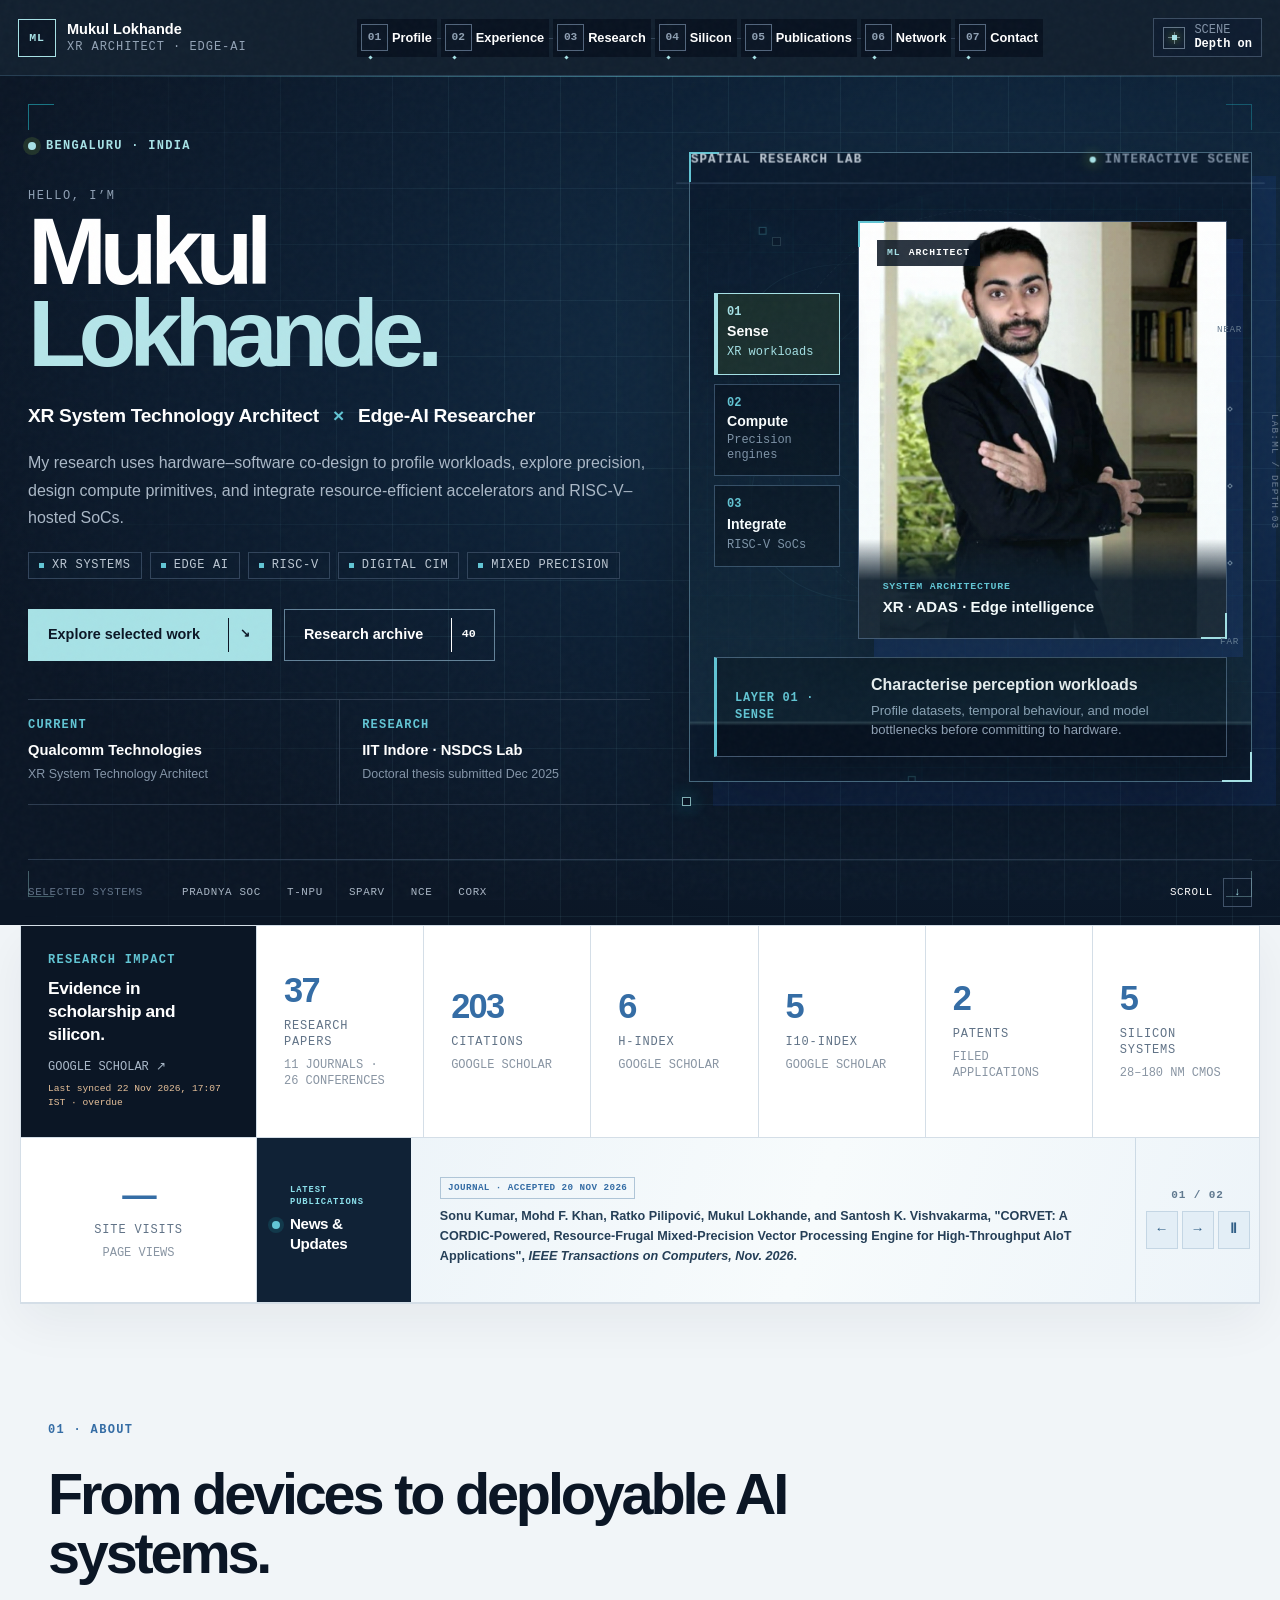
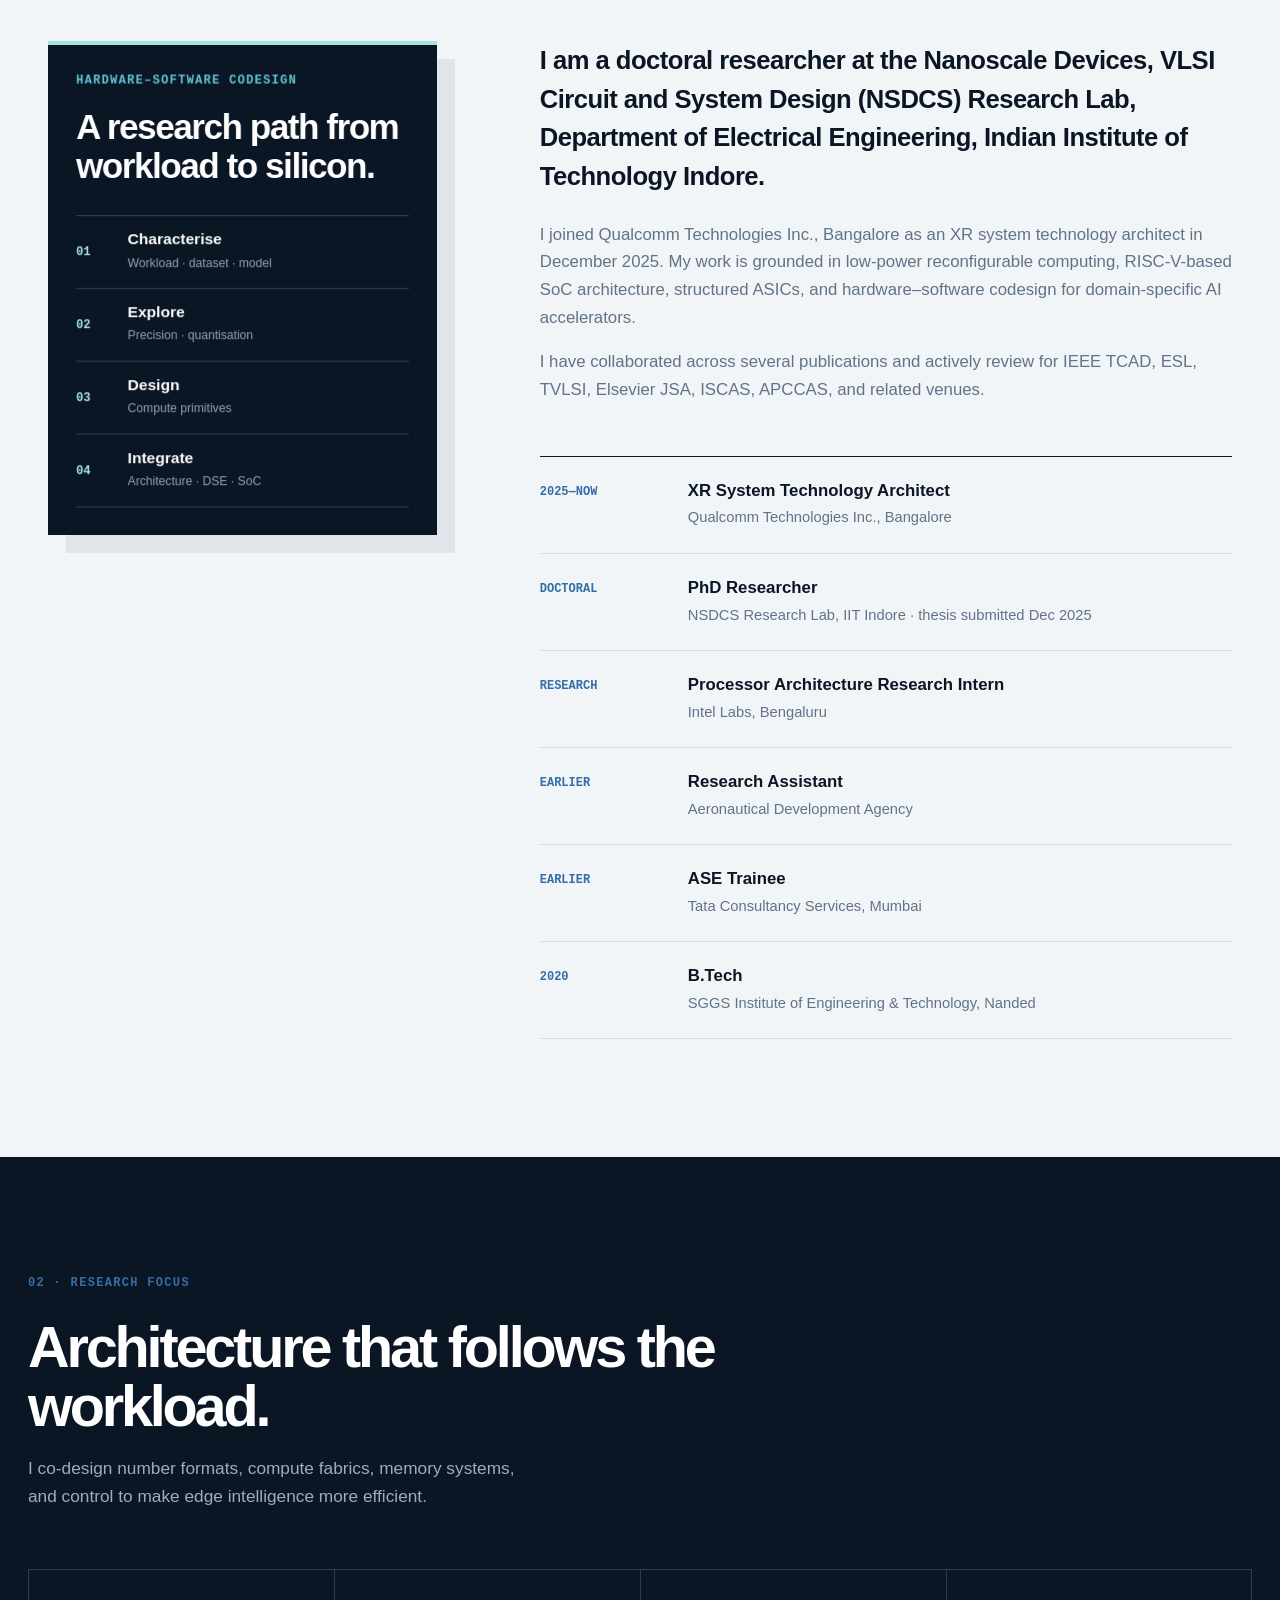
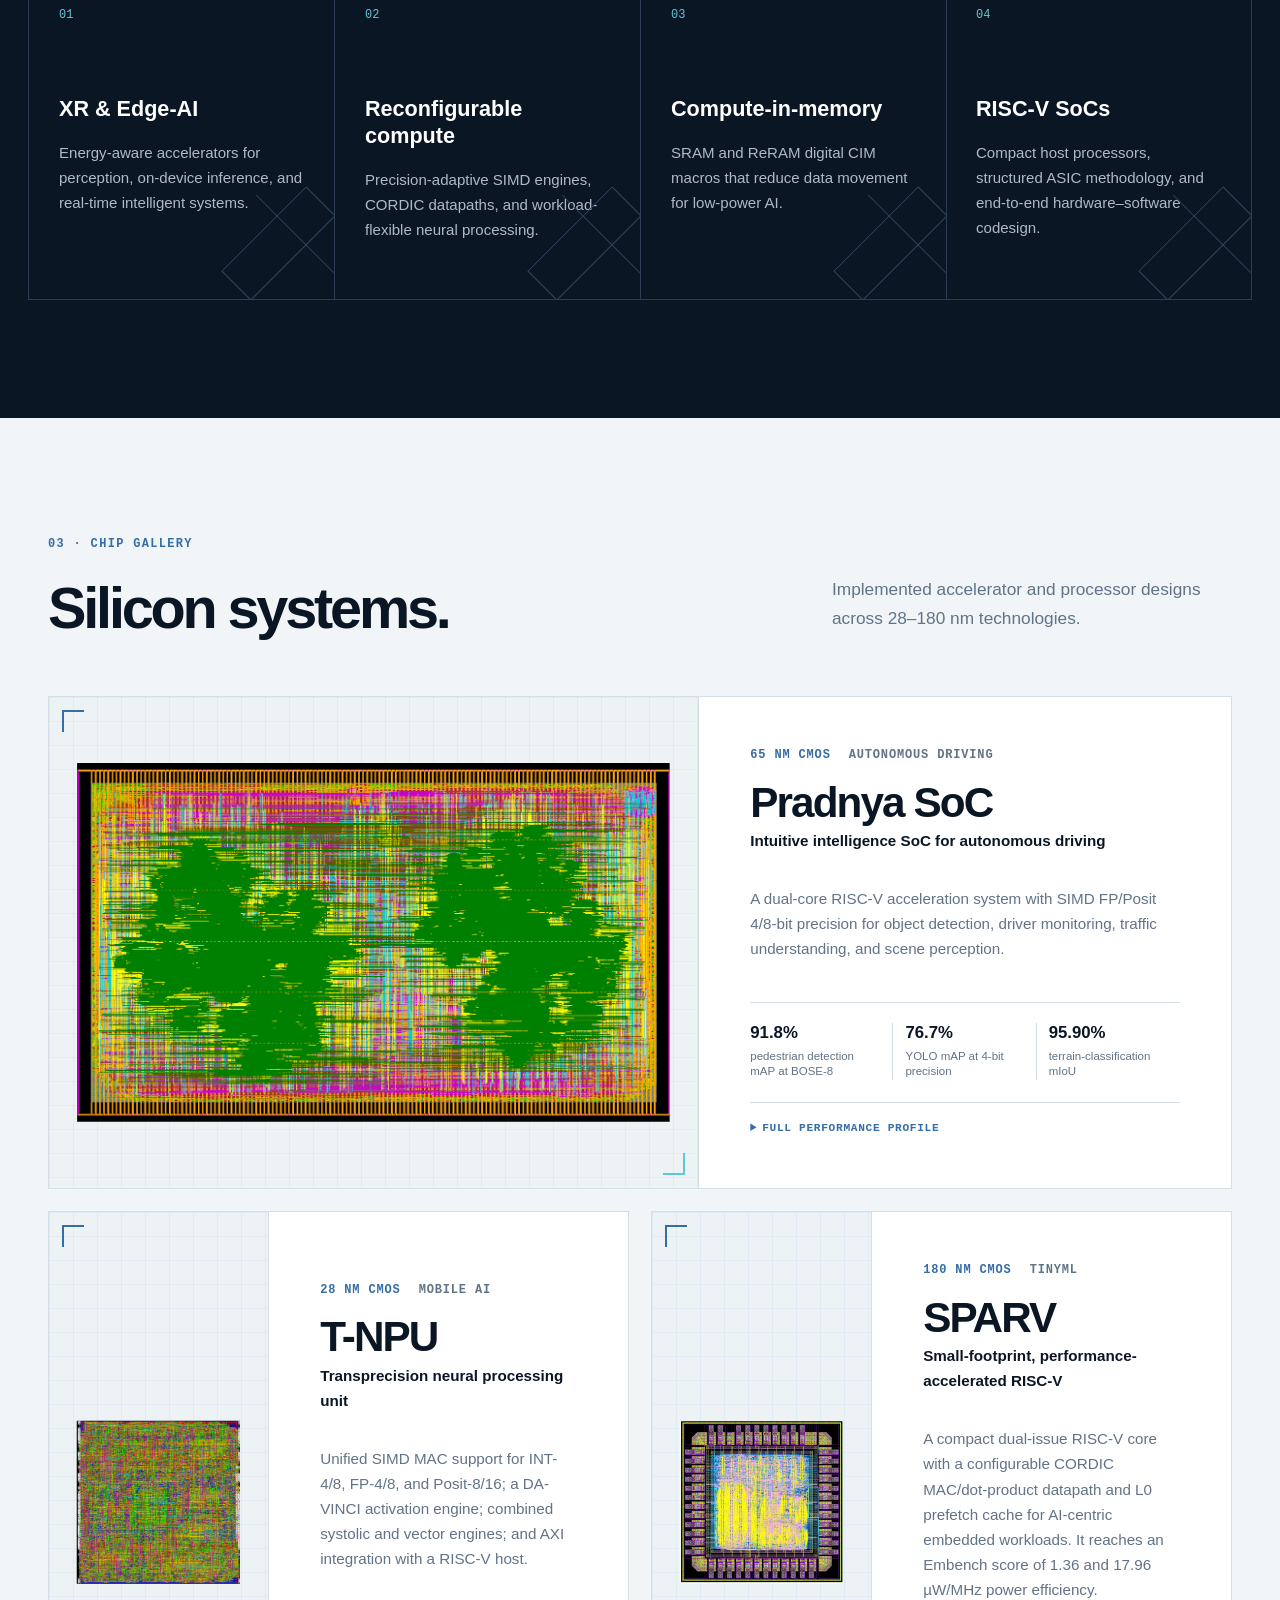
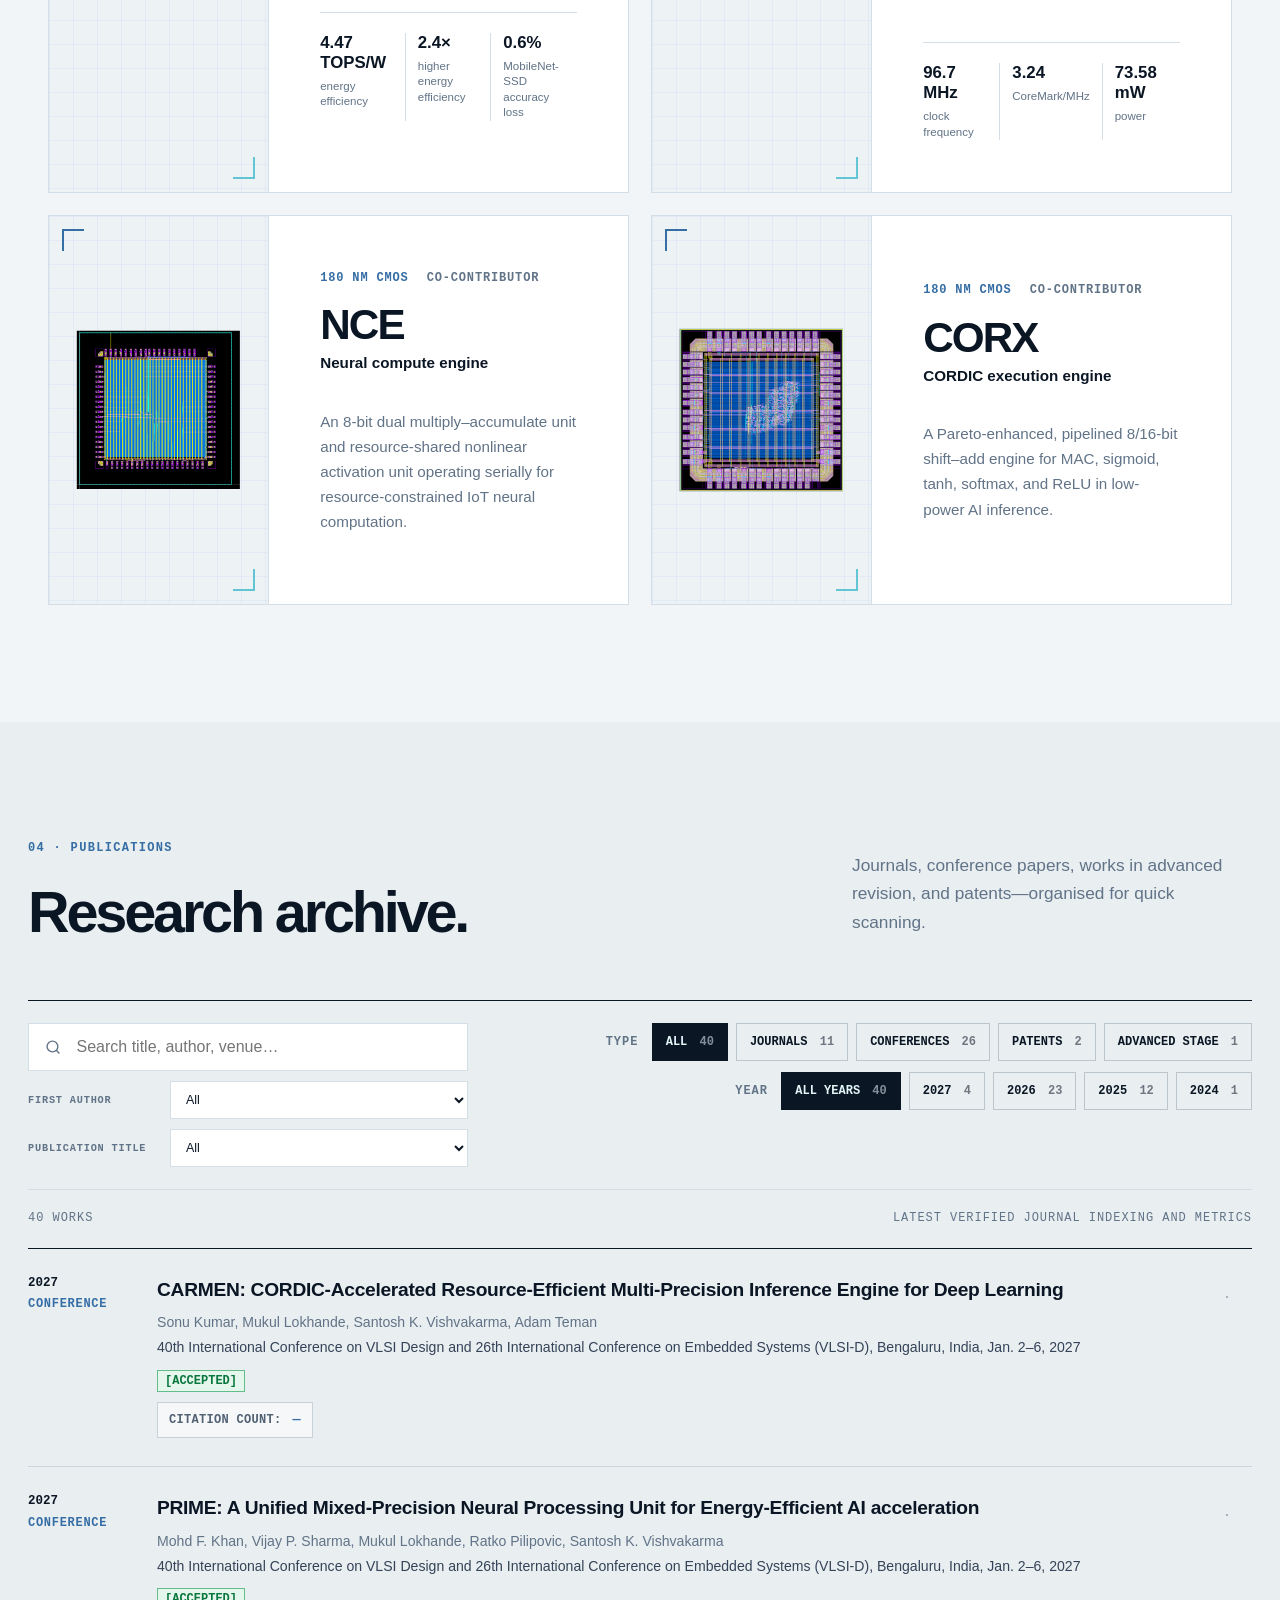
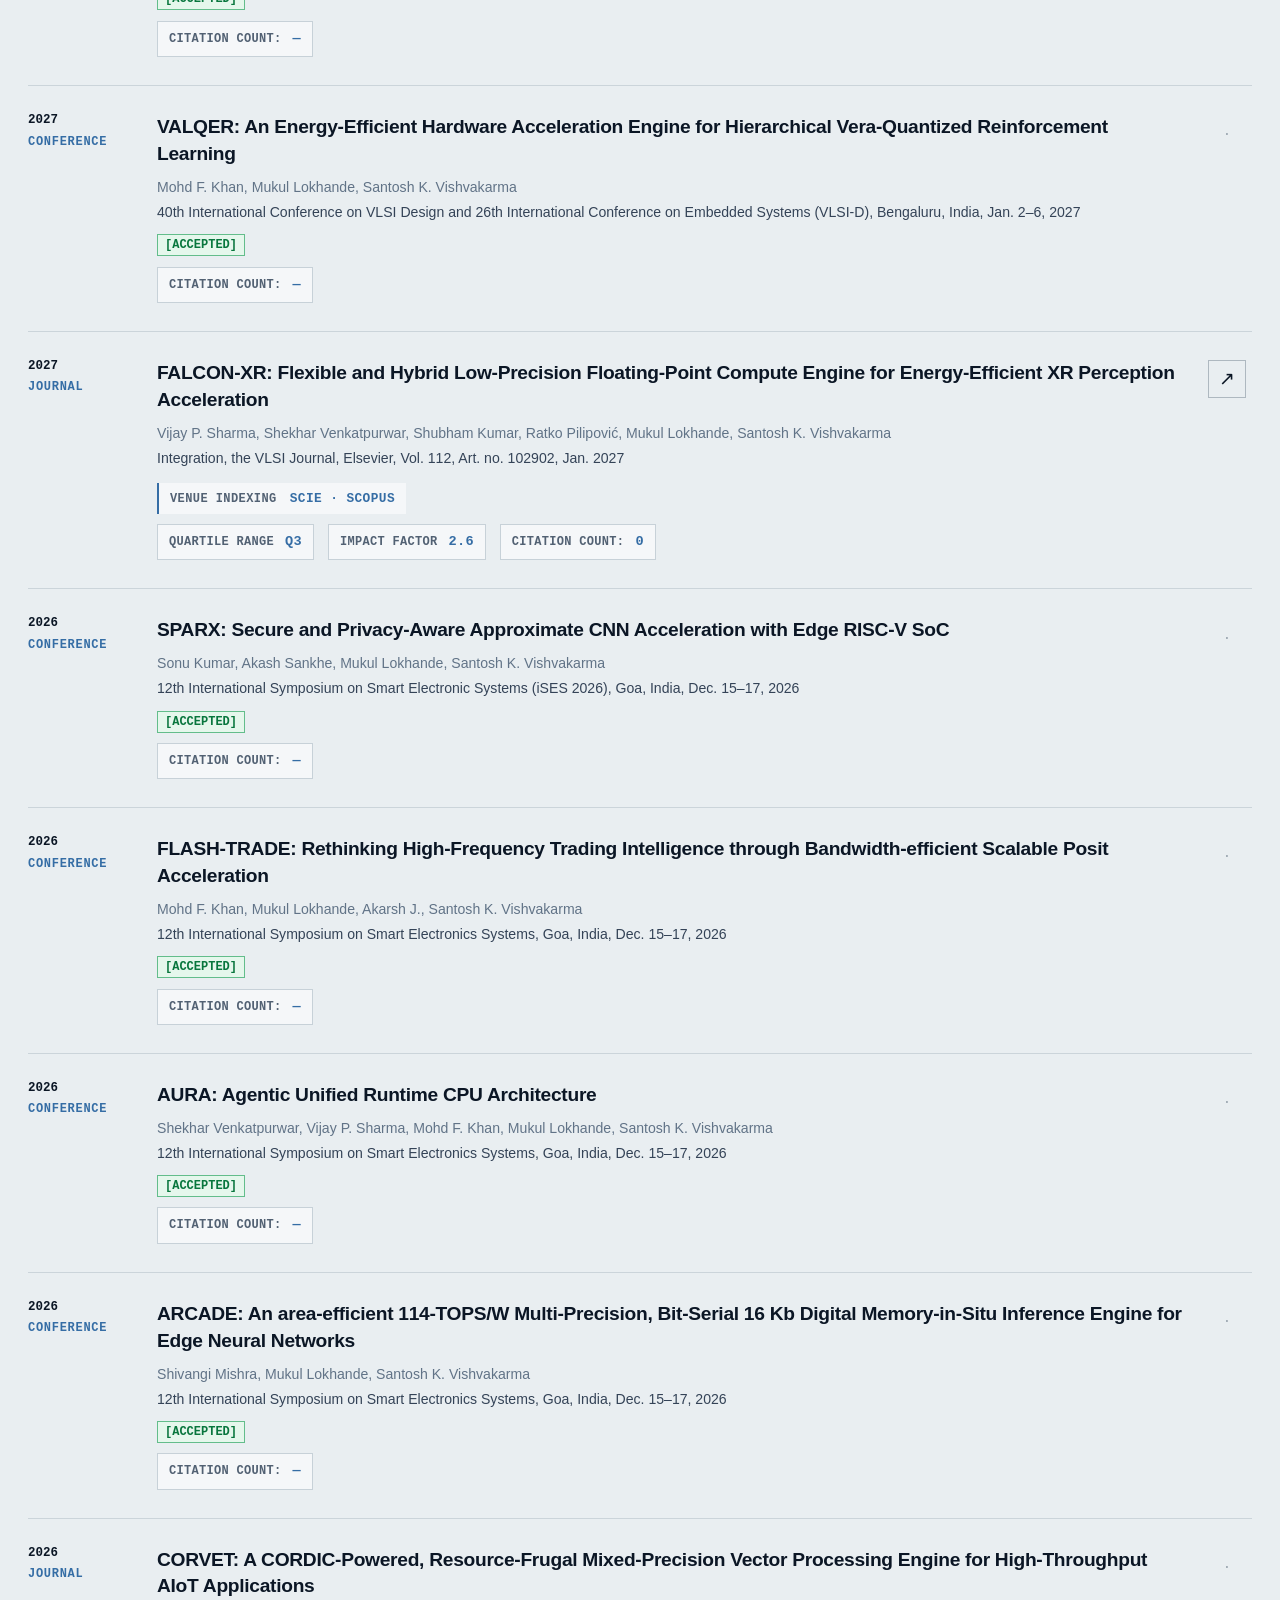
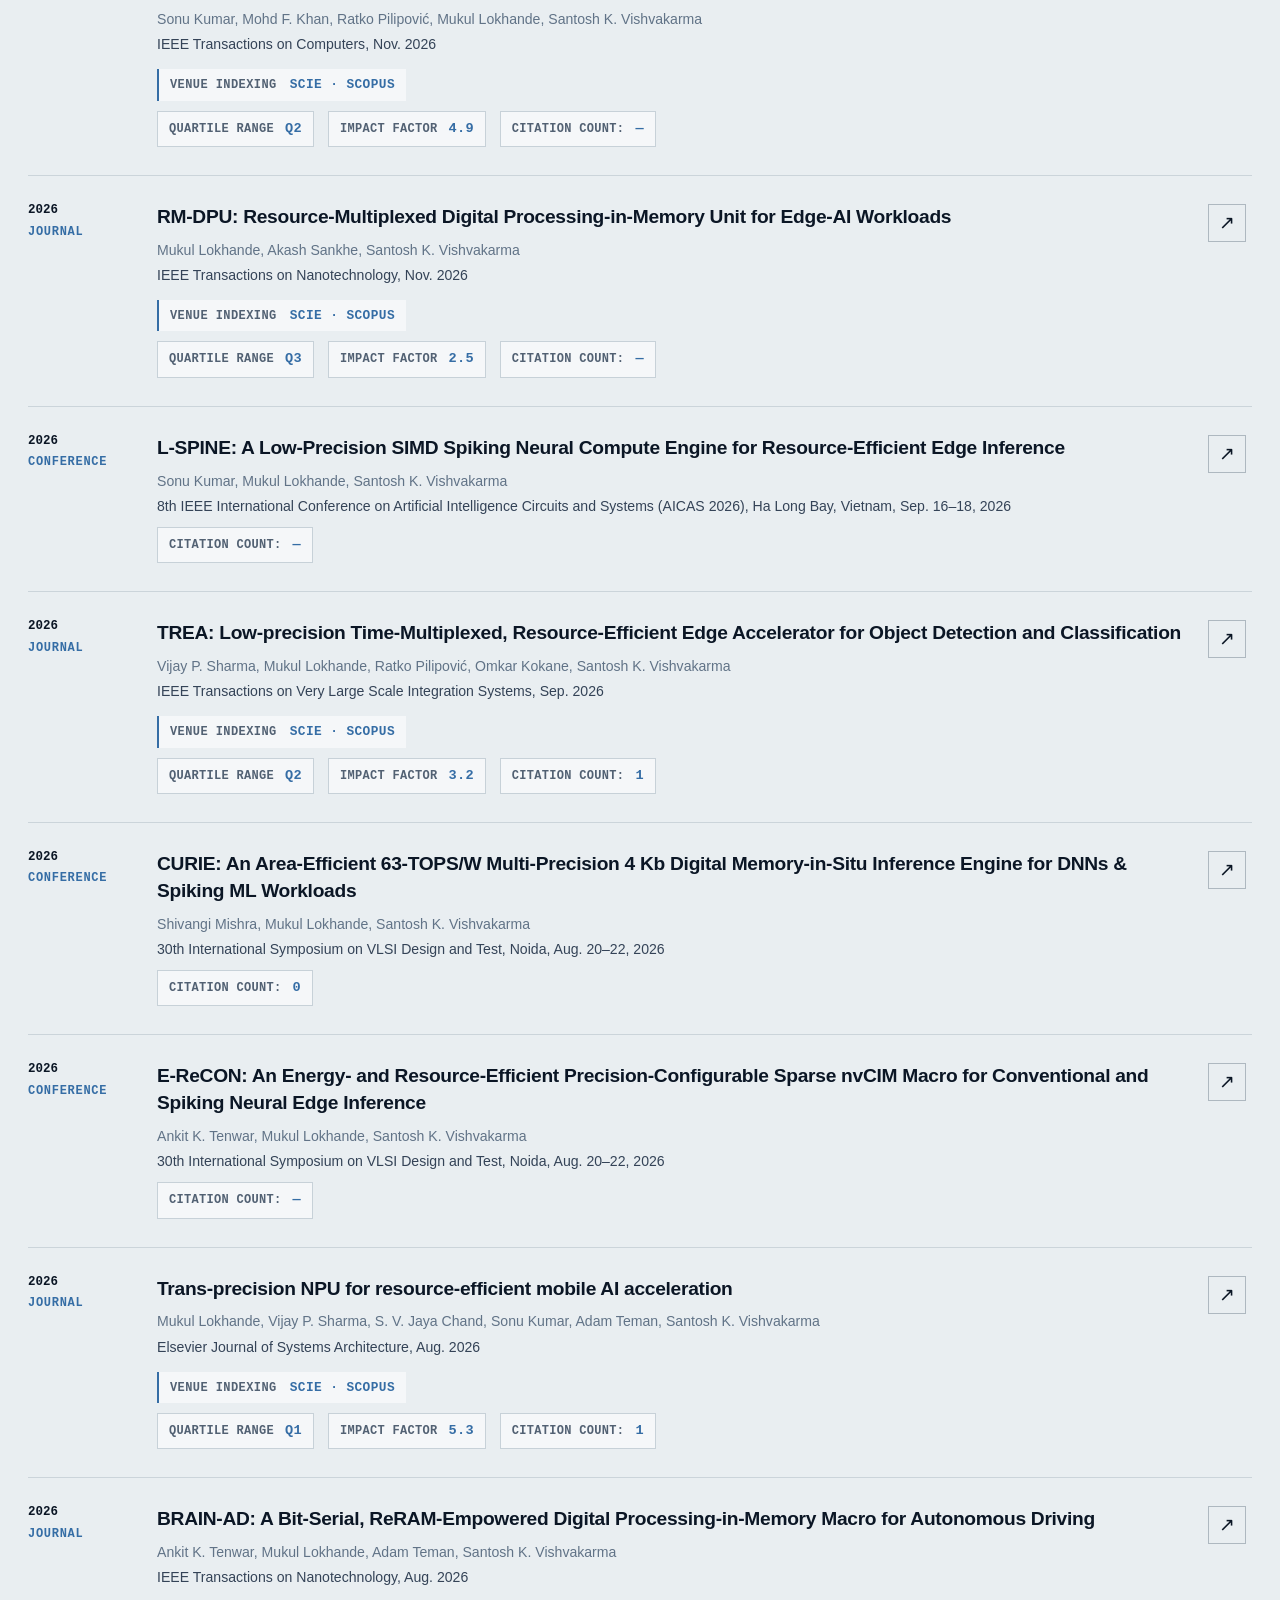
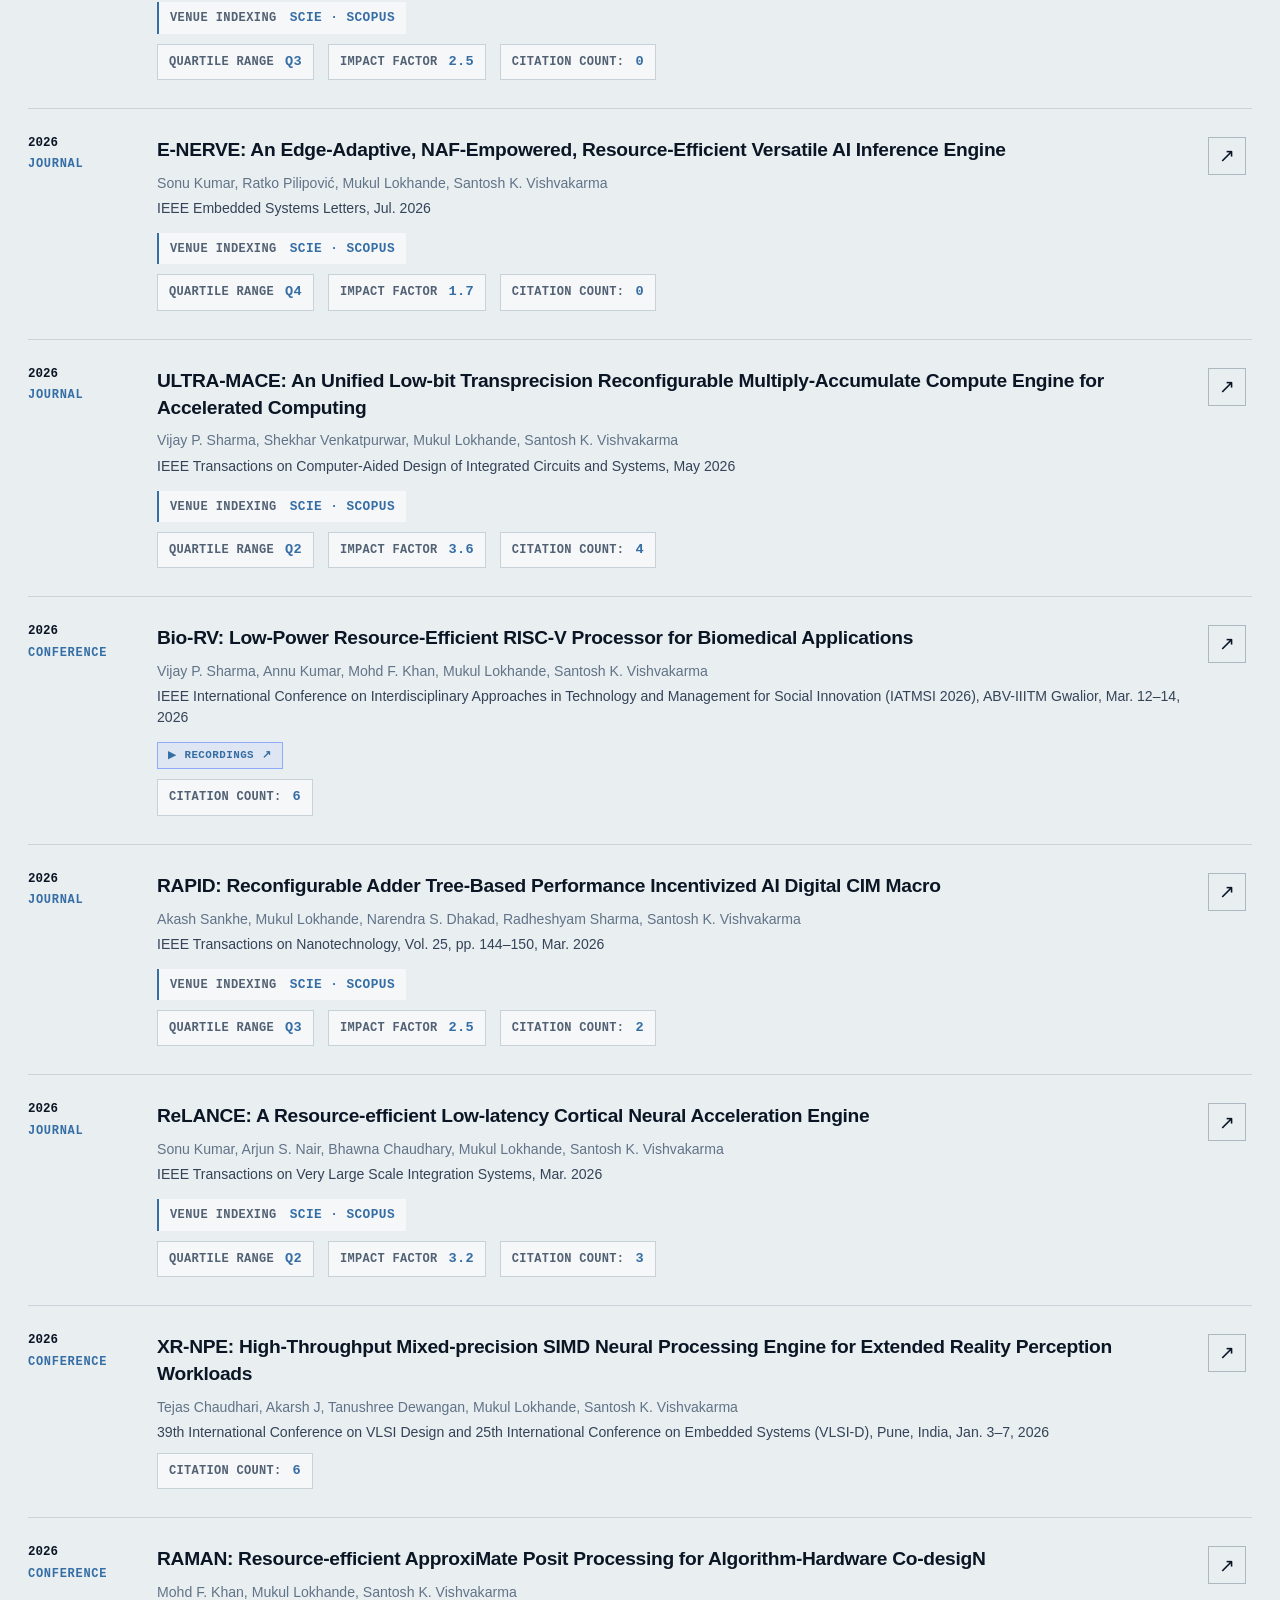
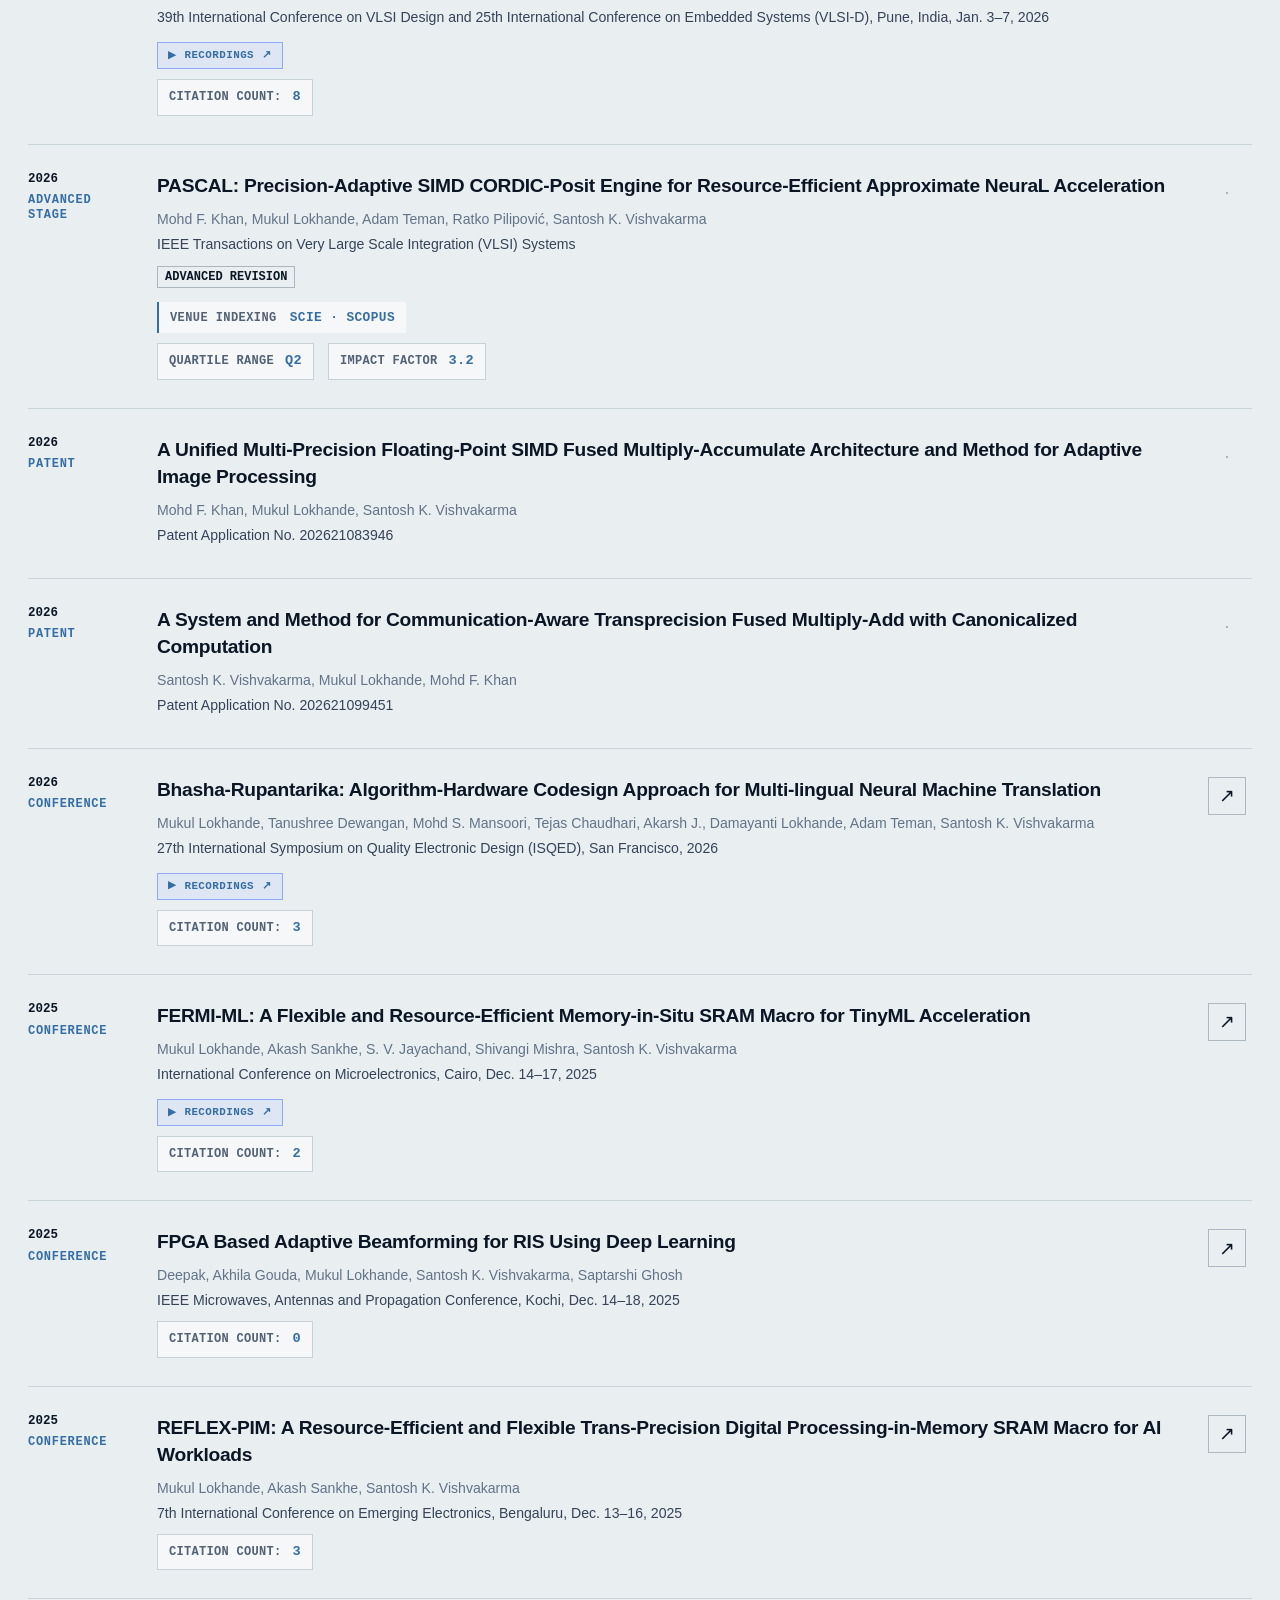
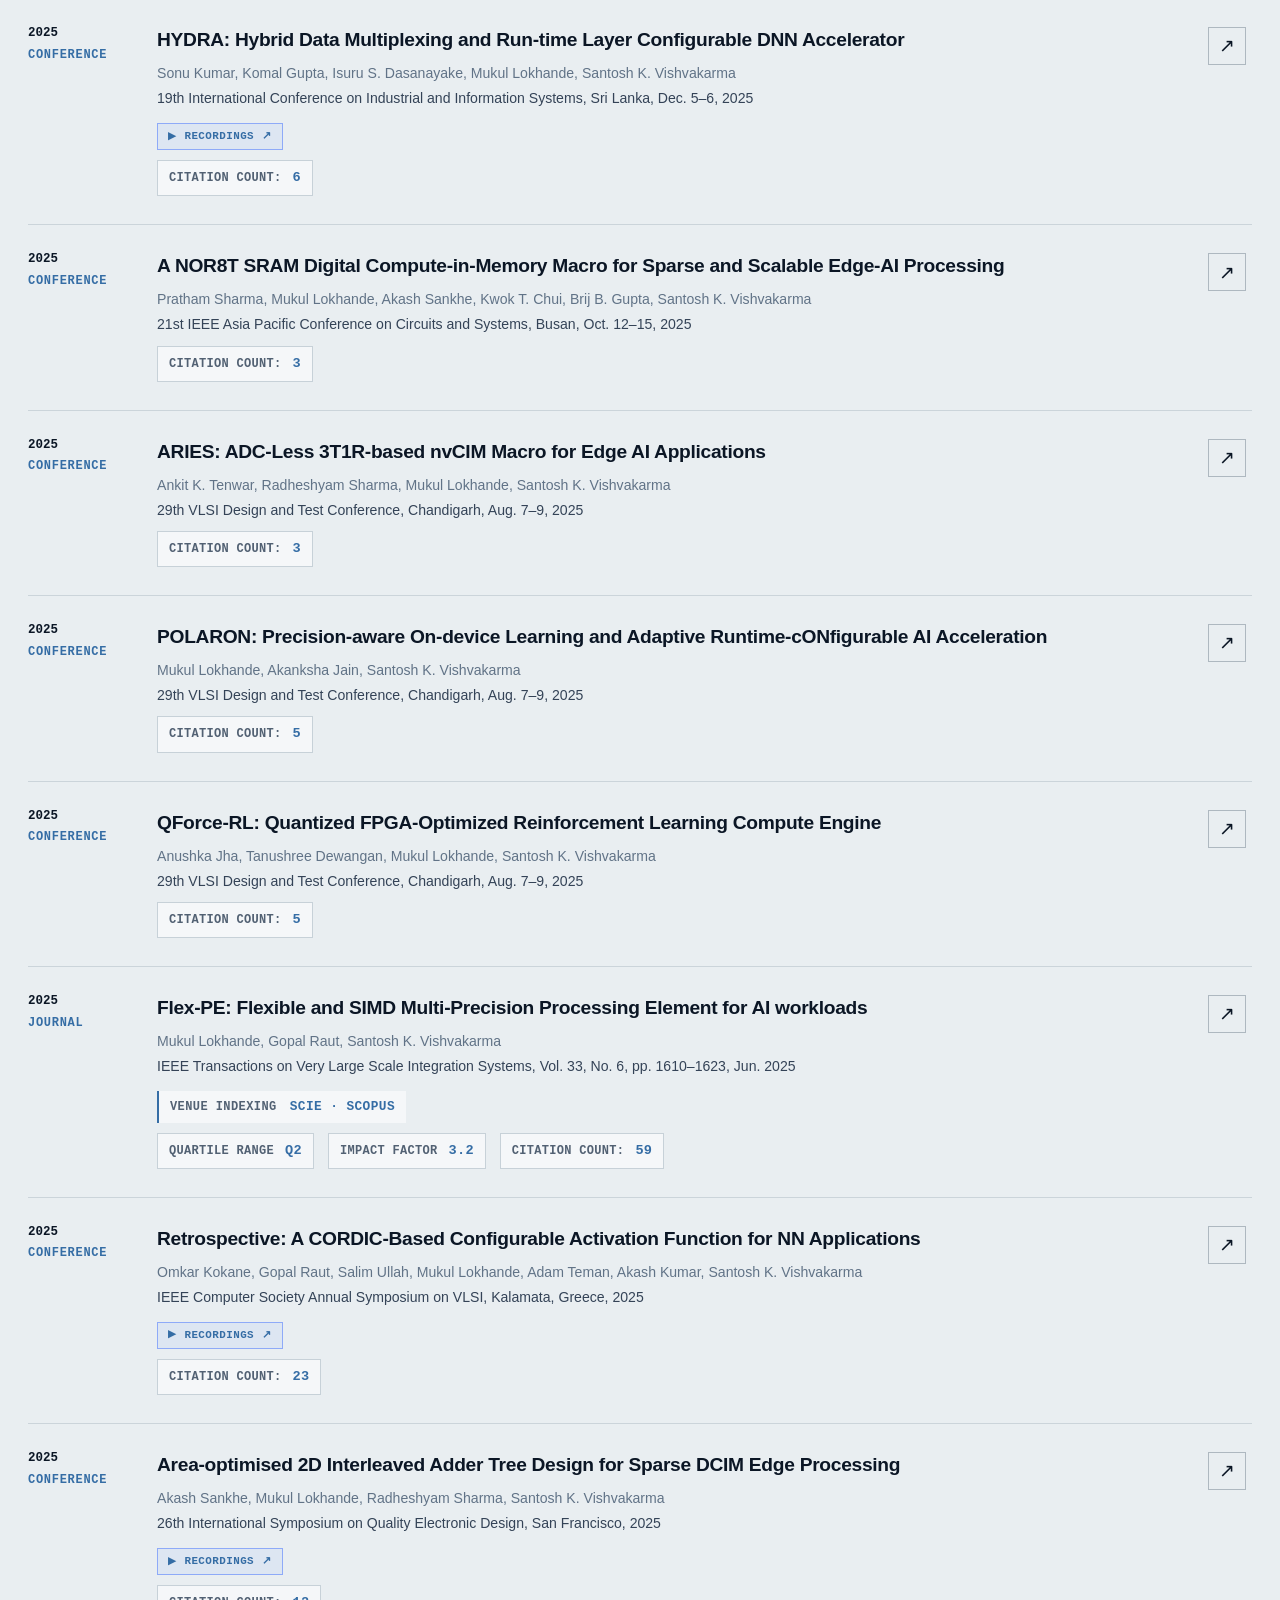
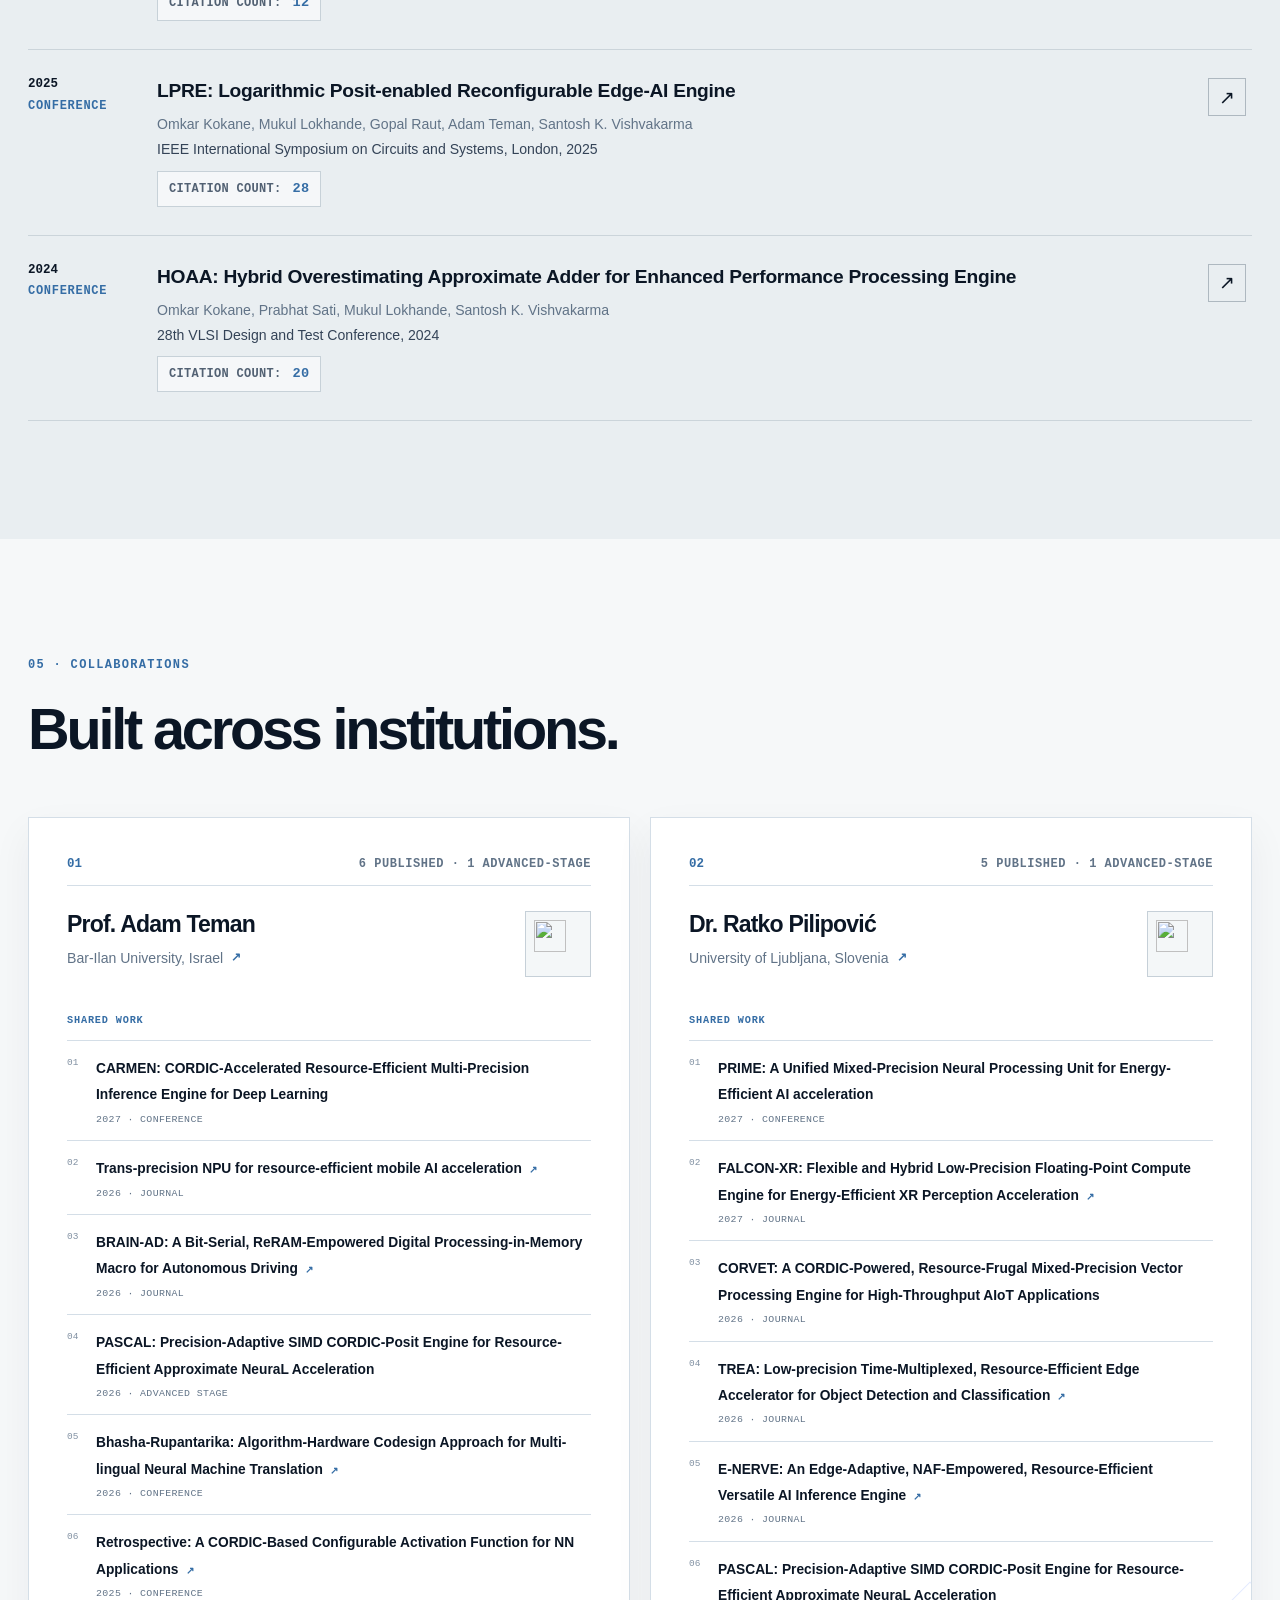
==== index.html @ 21a122d3 "Sync Google Scholar metrics and homepage fallback" ====
<!doctype html>
<html lang="en">
<head>
  <meta charset="utf-8">
  <meta name="viewport" content="width=device-width, initial-scale=1">
  <meta http-equiv="Content-Security-Policy" content="default-src 'self'; base-uri 'self'; object-src 'none'; script-src 'self'; style-src 'self' 'unsafe-inline' https://fonts.googleapis.com; font-src 'self' https://fonts.gstatic.com; img-src 'self' data: https://www.google.com https://*.gstatic.com; connect-src 'self' https://raw.githubusercontent.com https://fonts.googleapis.com https://fonts.gstatic.com https://countapi.mileshilliard.com; form-action 'self'; frame-src 'none'; upgrade-insecure-requests">
  <meta name="description" content="Mukul Lokhande — XR system technology architect and researcher in reconfigurable computing, RISC-V SoCs, structured ASICs, and domain-specific AI acceleration.">
  <meta name="google-site-verification" content="Gw8wxRf9oZ_NOgAkQDImZTHU8brL3boY6dHvJ1xIOOY" />
  <meta name="theme-color" content="#07111f">
  <title>Mukul Lokhande · XR & Edge-AI Architect</title>
  <link rel="icon" type="image/png" href="images/icon.png">
  <link rel="preconnect" href="https://fonts.googleapis.com">
  <link rel="preconnect" href="https://fonts.gstatic.com" crossorigin>
  <link href="https://fonts.googleapis.com/css2?family=DM+Sans:wght@400;500;600;700&family=IBM+Plex+Mono:wght@400;500;600&family=Manrope:wght@500;600;700;800&display=swap" rel="stylesheet">
  <link rel="stylesheet" href="style.css?v=20261121-scholar-sync">
  <link rel="stylesheet" href="news-strip.css?v=20261121-card">
</head>
<body data-spatial="on">
  <a class="skip-link" href="#main">Skip to content</a>
  <header class="site-header" id="top">
    <a class="brand" href="#top" aria-label="Mukul Lokhande, home"><span class="brand-mark">ML</span><span class="brand-copy"><strong>Mukul Lokhande</strong><small>XR Architect · Edge-AI</small></span></a>
    <nav class="adas-nav" id="site-nav" aria-label="Section route"><span class="route-progress" aria-hidden="true"></span><a href="#about" data-route="01">Profile</a><a href="#experience" data-route="02">Experience</a><a href="#focus" data-route="03">Research</a><a href="#silicon" data-route="04">Silicon</a><a href="#publications" data-route="05">Publications</a><a href="#collaborations" data-route="06">Network</a><a href="#contact" data-route="07">Contact</a></nav>
    <div class="header-actions">
      <button class="spatial-toggle" type="button" aria-pressed="true" aria-label="Turn off spatial interface">
        <span class="spatial-toggle-icon" aria-hidden="true"><i></i></span>
        <span class="spatial-toggle-copy"><small>Scene</small><strong>Depth on</strong></span>
      </button>
      <a class="header-link" href="https://scholar.google.com/citations?user=qqAsAJ4AAAAJ&hl=en&oi=ao" target="_blank" rel="noreferrer">Google Scholar <span aria-hidden="true">↗</span></a>
      <button class="menu-button" type="button" aria-expanded="false" aria-controls="site-nav" aria-label="Open navigation"><span></span><span></span></button>
    </div>
  </header>

  <main id="main">
    <section class="hero home-hero" aria-labelledby="hero-title">
      <div class="hero-circuit" aria-hidden="true"><div class="xr-field"><span class="xr-orbit xr-orbit-one"></span><span class="xr-orbit xr-orbit-two"></span><span class="xr-sweep"></span><span class="xr-crosshair"></span></div><i></i><i></i><i></i><i></i></div>
      <div class="spatial-frame" aria-hidden="true"><i></i><i></i><i></i><i></i></div>
      <div class="hero-stage">
        <div class="home-intro reveal">
          <p class="eyebrow"><span class="status-dot"></span> Bengaluru · India</p>
          <p class="hero-overline">Hello, I’m</p>
          <h1 id="hero-title">Mukul <span>Lokhande.</span></h1>
          <p class="hero-role">XR System Technology Architect <i>×</i> Edge-AI Researcher</p>
          <p class="hero-intro">My research uses hardware–software co-design to profile workloads, explore precision, design compute primitives, and integrate resource-efficient accelerators and RISC-V–hosted SoCs.</p>
          <ul class="research-tags" aria-label="Research interests"><li>XR systems</li><li>Edge AI</li><li>RISC-V</li><li>Digital CIM</li><li>Mixed precision</li></ul>
          <div class="hero-actions">
            <a class="button primary" href="#silicon"><span>Explore selected work</span><b aria-hidden="true">↘</b></a>
            <a class="button secondary" href="#publications"><span>Research archive</span><b id="hero-publication-total" aria-hidden="true">40</b></a>
          </div>
          <div class="home-credentials" aria-label="Current positions">
            <div><span>Current</span><strong>Qualcomm Technologies</strong><small>XR System Technology Architect</small></div>
            <div><span>Research</span><strong>IIT Indore · NSDCS Lab</strong><small>Doctoral thesis submitted Dec 2025</small></div>
          </div>
        </div>

        <div class="home-visual reveal" data-lab-mode="sense">
          <div class="lab-shell">
            <div class="lab-toolbar"><span>Spatial research lab</span><span><i aria-hidden="true"></i> Interactive scene</span></div>
            <div class="lab-viewport">
              <div class="lab-backplane" aria-hidden="true"><i></i><i></i><i></i><i></i></div>
              <div class="lab-layer-rail" role="tablist" aria-label="Explore research layers">
                <button class="lab-node active" id="lab-mode-sense" type="button" role="tab" aria-selected="true" aria-controls="lab-readout" data-lab-mode="sense"><span>01</span><strong>Sense</strong><small>XR workloads</small></button>
                <button class="lab-node" id="lab-mode-compute" type="button" role="tab" aria-selected="false" aria-controls="lab-readout" data-lab-mode="compute" tabindex="-1"><span>02</span><strong>Compute</strong><small>Precision engines</small></button>
                <button class="lab-node" id="lab-mode-integrate" type="button" role="tab" aria-selected="false" aria-controls="lab-readout" data-lab-mode="integrate" tabindex="-1"><span>03</span><strong>Integrate</strong><small>RISC-V SoCs</small></button>
              </div>
              <figure class="profile-panel">
                <div class="portrait-index" aria-hidden="true"><span>ML</span><span>ARCHITECT</span></div>
                <img src="images/migrated/bio-hero.jpg" alt="Portrait of Mukul Lokhande" width="977" height="978">
                <figcaption><span>System architecture</span><strong>XR · ADAS · Edge intelligence</strong></figcaption>
              </figure>
              <div class="lab-readout" id="lab-readout" role="tabpanel" aria-labelledby="lab-mode-sense" tabindex="0">
                <span id="lab-readout-index">Layer 01 · Sense</span>
                <strong id="lab-readout-title">Characterise perception workloads</strong>
                <p id="lab-readout-copy">Profile datasets, temporal behaviour, and model bottlenecks before committing to hardware.</p>
              </div>
              <div class="lab-depth-scale" aria-hidden="true"><span>Near</span><i></i><i></i><i></i><span>Far</span></div>
            </div>
          </div>
          <div class="visual-code" aria-hidden="true">LAB:ML / DEPTH.03</div>
        </div>
      </div>
      <div class="hero-bottom">
        <p>Selected systems</p>
        <a href="#silicon">Pradnya SoC</a><a href="#silicon">T-NPU</a><a href="#silicon">SPARV</a><a href="#silicon">NCE</a><a href="#silicon">CORX</a>
        <a class="scroll-cue" href="#about" aria-label="Scroll to about section">Scroll <span>↓</span></a>
      </div>
    </section>

    <section class="metrics-bar research-impact" aria-labelledby="impact-title">
      <div class="impact-heading"><p>Research impact</p><h2 id="impact-title">Evidence in scholarship and silicon.</h2><a href="https://scholar.google.com/citations?user=qqAsAJ4AAAAJ&amp;hl=en&amp;oi=ao" target="_blank" rel="noreferrer">Google Scholar ↗</a><small class="scholar-sync-status" id="scholar-updated-at">Last synced 22 Nov 2026, 17:07 IST</small></div>
      <div><strong id="paper-total">37</strong><span>research papers</span><small id="paper-breakdown">11 journals · 26 conferences</small></div>
      <div><strong id="citation-total">203</strong><span>citations</span><small>Google Scholar</small></div>
      <div><strong id="h-index-total">6</strong><span>h-index</span><small>Google Scholar</small></div>
      <div><strong id="i10-index-total">5</strong><span>i10-index</span><small>Google Scholar</small></div>
      <div><strong id="patent-total">2</strong><span>patents</span><small>filed applications</small></div>
      <div><strong>5</strong><span>silicon systems</span><small>28–180 nm CMOS</small></div><div class="visit-metric"><strong id="visitor-count" aria-live="polite">—</strong><span>site visits</span><small>Page views</small></div>
      <!-- One complete citation at a time; automatically selects recent acceptances from publications.js. -->
      <aside class="news-strip" aria-label="Recent paper acceptances">
        <div class="news-strip__identity">
          <span class="news-strip__signal" aria-hidden="true"></span>
          <div><span class="news-strip__kicker">Latest publications</span><p>News &amp; Updates</p></div>
        </div>
        <div class="news-strip__viewport" aria-label="Papers accepted in this month or last month">
          <div class="news-strip__track" id="recent-publications-track">
            <a class="news-strip__item" href="#publications"><span class="news-strip__tag">PUBLICATIONS</span><p class="news-strip__message">Browse the latest research publications.</p></a>
          </div>
        </div>
        <div class="news-strip__controls" role="group" aria-label="Publication announcements">
          <span class="news-strip__count" aria-live="polite">— / —</span>
          <div class="news-strip__controls-row">
            <button type="button" class="news-strip__previous" aria-label="Previous accepted paper" title="Previous paper">←</button>
            <button type="button" class="news-strip__next" aria-label="Next accepted paper" title="Next paper">→</button>
            <button type="button" class="news-strip__toggle" aria-label="Pause automatic paper rotation" aria-pressed="false" title="Pause automatic rotation">Ⅱ</button>
          </div>
        </div>
      </aside>
    </section>

    <section class="about content-section" id="about" aria-labelledby="about-title">
      <div class="section-heading reveal"><p class="eyebrow">01 · About</p><h2 id="about-title">From devices to deployable AI systems.</h2></div>
      <div class="about-layout">
        <aside class="research-method reveal" aria-label="Research workflow">
          <p class="method-kicker">Hardware–software codesign</p>
          <h3>A research path from workload to silicon.</h3>
          <ol>
            <li><span>01</span><div><strong>Characterise</strong><small>Workload · dataset · model</small></div></li>
            <li><span>02</span><div><strong>Explore</strong><small>Precision · quantisation</small></div></li>
            <li><span>03</span><div><strong>Design</strong><small>Compute primitives</small></div></li>
            <li><span>04</span><div><strong>Integrate</strong><small>Architecture · DSE · SoC</small></div></li>
          </ol>
        </aside>
        <div class="about-copy reveal">
          <p class="lead">I am a doctoral researcher at the Nanoscale Devices, VLSI Circuit and System Design (NSDCS) Research Lab, Department of Electrical Engineering, Indian Institute of Technology Indore.</p>
          <p>I joined Qualcomm Technologies Inc., Bangalore as an XR system technology architect in December 2025. My work is grounded in low-power reconfigurable computing, RISC-V-based SoC architecture, structured ASICs, and hardware–software codesign for domain-specific AI accelerators.</p>
          <p>I have collaborated across several publications and actively review for IEEE TCAD, ESL, TVLSI, Elsevier JSA, ISCAS, APCCAS, and related venues.</p>
          <div class="timeline" id="experience" aria-label="Career timeline">
            <article><time>2025—Now</time><div><h3>XR System Technology Architect</h3><p>Qualcomm Technologies Inc., Bangalore</p></div></article>
            <article><time>Doctoral</time><div><h3>PhD Researcher</h3><p>NSDCS Research Lab, IIT Indore · thesis submitted Dec 2025</p></div></article>
            <article><time>Research</time><div><h3>Processor Architecture Research Intern</h3><p>Intel Labs, Bengaluru</p></div></article>
            <article><time>Earlier</time><div><h3>Research Assistant</h3><p>Aeronautical Development Agency</p></div></article>
            <article><time>Earlier</time><div><h3>ASE Trainee</h3><p>Tata Consultancy Services, Mumbai</p></div></article>
            <article><time>2020</time><div><h3>B.Tech</h3><p>SGGS Institute of Engineering & Technology, Nanded</p></div></article>
          </div>
        </div>
      </div>
    </section>

    <section class="focus content-section" id="focus" aria-labelledby="focus-title">
      <div class="section-heading reveal"><p class="eyebrow">02 · Research focus</p><h2 id="focus-title">Architecture that follows the workload.</h2><p>I co-design number formats, compute fabrics, memory systems, and control to make edge intelligence more efficient.</p></div>
      <div class="focus-grid">
        <article class="focus-card reveal"><span>01</span><h3>XR & Edge-AI</h3><p>Energy-aware accelerators for perception, on-device inference, and real-time intelligent systems.</p><div class="chip-line"></div></article>
        <article class="focus-card reveal"><span>02</span><h3>Reconfigurable compute</h3><p>Precision-adaptive SIMD engines, CORDIC datapaths, and workload-flexible neural processing.</p><div class="chip-line"></div></article>
        <article class="focus-card reveal"><span>03</span><h3>Compute-in-memory</h3><p>SRAM and ReRAM digital CIM macros that reduce data movement for low-power AI.</p><div class="chip-line"></div></article>
        <article class="focus-card reveal"><span>04</span><h3>RISC-V SoCs</h3><p>Compact host processors, structured ASIC methodology, and end-to-end hardware–software codesign.</p><div class="chip-line"></div></article>
      </div>
    </section>

    <section class="silicon content-section" id="silicon" aria-labelledby="silicon-title">
      <div class="section-heading split reveal"><div><p class="eyebrow">03 · Chip gallery</p><h2 id="silicon-title">Silicon systems.</h2></div><p>Implemented accelerator and processor designs across 28–180 nm technologies.</p></div>
      <div class="silicon-list">
        <article class="silicon-card featured reveal"><div class="silicon-image chip-pradnya"><img src="images/migrated/pradnya.png" alt="Pradnya SoC physical design layout" width="1280" height="773"></div><div class="silicon-copy"><div class="project-kicker"><span>65 nm CMOS</span><span>Autonomous driving</span></div><h3>Pradnya SoC</h3><p class="project-subtitle">Intuitive intelligence SoC for autonomous driving</p><p>A dual-core RISC-V acceleration system with SIMD FP/Posit 4/8-bit precision for object detection, driver monitoring, traffic understanding, and scene perception.</p><ul class="stat-list"><li><b>91.8%</b> pedestrian detection mAP at BOSE-8</li><li><b>76.7%</b> YOLO mAP at 4-bit precision</li><li><b>95.90%</b> terrain-classification mIoU</li></ul><details><summary>Full performance profile</summary><p>Pedestrian detection reaches a 0.885 F1-score and 91.8% mAP at BOSE-8; vehicle classification reaches 90% accuracy. Driver monitoring reports 2.0 MAE for head position, 93.8% eye-position accuracy, and 88.7–91.2% driver behaviour/status accuracy. Traffic-sign recognition achieves 78.34% accuracy and 81% mAP; colour classification reaches 82.8% accuracy, 93.3% recall, and 96.5% precision. The system also reports 89.4% lane-detection accuracy, 91.6 mAP for depth estimation, and 6.4% estimation error for 3D scene analysis.</p></details></div></article>
        <article class="silicon-card reveal"><div class="silicon-image chip-tnpu"><img src="images/migrated/tnpu.png" alt="Transprecision Neural Processing Unit physical design layout" width="880" height="879"></div><div class="silicon-copy"><div class="project-kicker"><span>28 nm CMOS</span><span>Mobile AI</span></div><h3>T-NPU</h3><p class="project-subtitle">Transprecision neural processing unit</p><p>Unified SIMD MAC support for INT-4/8, FP-4/8, and Posit-8/16; a DA-VINCI activation engine; combined systolic and vector engines; and AXI integration with a RISC-V host.</p><ul class="stat-list"><li><b>4.47 TOPS/W</b> energy efficiency</li><li><b>2.4×</b> higher energy efficiency</li><li><b>0.6%</b> MobileNet-SSD accuracy loss</li></ul></div></article>
        <article class="silicon-card reveal"><div class="silicon-image chip-sparv"><img src="images/migrated/sparv.png" alt="SPARV RISC-V processor physical design layout" width="558" height="556"></div><div class="silicon-copy"><div class="project-kicker"><span>180 nm CMOS</span><span>TinyML</span></div><h3>SPARV</h3><p class="project-subtitle">Small-footprint, performance-accelerated RISC-V</p><p>A compact dual-issue RISC-V core with a configurable CORDIC MAC/dot-product datapath and L0 prefetch cache for AI-centric embedded workloads. It reaches an Embench score of 1.36 and 17.96 µW/MHz power efficiency.</p><ul class="stat-list"><li><b>96.7 MHz</b> clock frequency</li><li><b>3.24</b> CoreMark/MHz</li><li><b>73.58 mW</b> power</li></ul></div></article>
        <article class="silicon-card reveal"><div class="silicon-image chip-nce"><img src="images/migrated/nce.png" alt="Neural Compute Engine physical design layout" width="648" height="628"></div><div class="silicon-copy"><div class="project-kicker"><span>180 nm CMOS</span><span>Co-contributor</span></div><h3>NCE</h3><p class="project-subtitle">Neural compute engine</p><p>An 8-bit dual multiply–accumulate unit and resource-shared nonlinear activation unit operating serially for resource-constrained IoT neural computation.</p></div></article>
        <article class="silicon-card reveal"><div class="silicon-image chip-corx"><img src="images/migrated/corx.png" alt="CORX CORDIC Execution Engine physical design layout" width="512" height="510"></div><div class="silicon-copy"><div class="project-kicker"><span>180 nm CMOS</span><span>Co-contributor</span></div><h3>CORX</h3><p class="project-subtitle">CORDIC execution engine</p><p>A Pareto-enhanced, pipelined 8/16-bit shift–add engine for MAC, sigmoid, tanh, softmax, and ReLU in low-power AI inference.</p></div></article>
      </div>
    </section>

    <section class="publications content-section" id="publications" aria-labelledby="publications-title">
      <div class="section-heading split reveal"><div><p class="eyebrow">04 · Publications</p><h2 id="publications-title">Research archive.</h2></div><p>Journals, conference papers, works in advanced revision, and patents—organised for quick scanning.</p></div>
      <div class="publication-tools reveal">
        <div class="publication-lookup">
          <label class="search-box"><span class="sr-only">Search publications</span><svg aria-hidden="true" viewBox="0 0 24 24"><circle cx="11" cy="11" r="7"></circle><path d="m20 20-4-4"></path></svg><input id="publication-search" type="search" placeholder="Search title, author, venue…" autocomplete="off"></label>
          <label class="first-author-control" for="first-author-filter"><span>First author</span><select id="first-author-filter" aria-label="Filter publications by first author"><option value="all">All</option></select></label>
          <label class="first-author-control publication-venue-control" for="publication-title-filter"><span>Publication Title</span><select id="publication-title-filter" aria-label="Filter by journal or conference name"><option value="all">All</option></select></label>
        </div>
        <div class="filter-stack">
          <div class="filter-row"><span class="filter-label">Type</span><div class="filter-group" role="group" aria-label="Filter publications by type"><button class="filter type-filter active" type="button" data-filter="all" aria-pressed="true">All <span>40</span></button><button class="filter type-filter" type="button" data-filter="journal" aria-pressed="false">Journals <span>11</span></button><button class="filter type-filter" type="button" data-filter="conference" aria-pressed="false">Conferences <span>26</span></button><button class="filter type-filter" type="button" data-filter="patent" aria-pressed="false">Patents <span>2</span></button><button class="filter type-filter" type="button" data-filter="advanced" aria-pressed="false">Advanced stage <span>1</span></button></div></div>
          <div class="filter-row"><span class="filter-label">Year</span><div class="filter-group year-filter-group" role="group" aria-label="Filter publications by year"><button class="filter year-filter active" type="button" data-year="all" aria-pressed="true">All years <span>40</span></button><button class="filter year-filter" type="button" data-year="2027" aria-pressed="false">2027 <span>4</span></button><button class="filter year-filter" type="button" data-year="2026" aria-pressed="false">2026 <span>23</span></button><button class="filter year-filter" type="button" data-year="2025" aria-pressed="false">2025 <span>12</span></button><button class="filter year-filter" type="button" data-year="2024" aria-pressed="false">2024 <span>1</span></button></div></div>
        </div>
      </div>
      <div class="publication-summary"><span id="result-count">40 works</span><span>Latest verified journal indexing and metrics</span></div><div class="publication-list" id="publication-list" aria-live="polite"></div><p class="empty-state" id="empty-state" hidden>No publications match that search.</p>
    </section>

    <section class="collaborations content-section" id="collaborations" aria-labelledby="collaborations-title">
      <div class="section-heading reveal">
        <div><p class="eyebrow">05 · Collaborations</p><h2 id="collaborations-title">Built across institutions.</h2></div>
      </div>
      <div class="collaboration-list" id="collaboration-list" aria-live="polite"></div>
    </section>

    <section class="service content-section" aria-labelledby="service-title"><div class="service-panel reveal"><p class="eyebrow">Community & service</p><h2 id="service-title">Research is a team sport.</h2><p>I served as Vice Chair of the IEEE CASS Student Branch Chapter at IIT Indore from December 2022 to December 2025 and continue to contribute as an active peer reviewer.</p><div class="venue-cloud"><span>IEEE TCAD</span><span>IEEE ESL</span><span>IEEE TVLSI</span><span>Elsevier JSA</span><span>MICRO</span><span>Elsevier Integration</span><span>Elsevier JER</span><span>ISCAS</span><span>APCCAS</span></div></div></section>

    <section class="contact content-section" id="contact" aria-labelledby="contact-title">
      <div class="contact-copy reveal"><p class="eyebrow">06 · Contact</p><h2 id="contact-title">Let’s discuss efficient intelligent systems.</h2><p>Office hours are Monday to Friday, 10:30 AM–4:30 PM IST. Please email or request time for a short discussion.</p></div>
      <div class="contact-links reveal"><a href="mailto:mukullokhande077@gmail.com"><span>Personal email</span><strong>mukullokhande077@gmail.com</strong><i>↗</i></a><a href="https://www.linkedin.com/in/mukullokhande26/" target="_blank" rel="noreferrer"><span>Professional network</span><strong>LinkedIn</strong><i>↗</i></a><a href="https://scholar.google.com/citations?user=qqAsAJ4AAAAJ&hl=en&oi=ao" target="_blank" rel="noreferrer"><span>Research profile</span><strong>Google Scholar</strong><i>↗</i></a><a href="https://x.com/mukul_lokhande3" target="_blank" rel="noreferrer"><span>Updates</span><strong>X / Twitter</strong><i>↗</i></a><a href="https://www.youtube.com/@mukullokhande" target="_blank" rel="noreferrer"><span>Research videos</span><strong>YouTube</strong><i>↗</i></a></div>
    </section>
  </main>

  <footer><a class="brand" href="#top"><span class="brand-mark">ML</span><span>Mukul Lokhande</span></a><p>XR systems · reconfigurable computing · Edge AI</p><p>© <span id="year"></span> Mukul Lokhande</p></footer>
  <script src="publication-rules.js?v=0440de7de0c5"></script>
  <script src="publications.js?v=20261121-citation"></script>
  <script src="index.js?v=20261121-scholar-sync"></script>
  <script src="news-strip.js?v=20261121-card"></script>
</body>
</html>
---- style.css ----
:root {
  --ink: #07111f;
  --ink-2: #0c1b2e;
  --paper: #f5f7f8;
  --white: #ffffff;
  --muted: #687587;
  --line: #d9e0e5;
  --acid: #c7ff4a;
  --cyan: #27d8e6;
  --blue: #2e61ff;
  --max: 1240px;
  --header: 76px;
  --look-x: 0px;
  --look-y: 0px;
  --tilt-x: 0deg;
  --tilt-y: 0deg;
}

* { box-sizing: border-box; }
html { scroll-behavior: smooth; scroll-padding-top: calc(var(--header) + 24px); }
body { margin: 0; background: var(--paper); color: var(--ink); font: 400 1rem/1.65 "DM Sans", sans-serif; }
body::before { content: ""; position: fixed; inset: 0; pointer-events: none; opacity: .035; z-index: 50; background-image: url("data:image/svg+xml,%3Csvg viewBox='0 0 180 180' xmlns='http://www.w3.org/2000/svg'%3E%3Cfilter id='n'%3E%3CfeTurbulence type='fractalNoise' baseFrequency='.8' numOctaves='4' stitchTiles='stitch'/%3E%3C/filter%3E%3Crect width='100%25' height='100%25' filter='url(%23n)' opacity='.8'/%3E%3C/svg%3E"); }
img { max-width: 100%; display: block; }
a { color: inherit; text-decoration: none; }
button, input { font: inherit; }
button { color: inherit; }
.skip-link { position: fixed; left: 1rem; top: -5rem; background: var(--acid); color: var(--ink); padding: .7rem 1rem; z-index: 100; font-weight: 700; }
.skip-link:focus { top: 1rem; }
.sr-only { position: absolute; width: 1px; height: 1px; overflow: hidden; clip: rect(0 0 0 0); white-space: nowrap; }

.site-header { min-height: var(--header); padding: 8px max(24px, calc((100vw - var(--max))/2)); display: grid; grid-template-columns: auto minmax(0,1fr) auto; align-items: center; gap: clamp(20px,3vw,42px); position: sticky; top: 0; z-index: 40; background: rgba(245,247,248,.94); border-bottom: 1px solid rgba(7,17,31,.12); backdrop-filter: blur(14px); }
.brand { display: inline-flex; align-items: center; gap: 11px; font: 700 .95rem/1 "Manrope", sans-serif; }
.brand-mark { width: 38px; height: 38px; display: grid; place-items: center; background: var(--ink); color: var(--acid); font: 600 .72rem/1 "IBM Plex Mono", monospace; letter-spacing: .08em; border: 1px solid var(--ink); }
.brand-copy { display: grid; gap: 4px; }
.brand-copy strong { font: 700 .91rem/1 "Manrope",sans-serif; }
.brand-copy small { color: #94a4b7; font: 500 .53rem/1 "IBM Plex Mono",monospace; letter-spacing: .08em; text-transform: uppercase; }
.site-header nav { --route-progress: 0; min-width: 0; position: relative; isolation: isolate; display: flex; justify-self: center; gap: clamp(6px,1vw,13px); font-size: .8rem; font-weight: 600; }
.site-header nav::before,.route-progress { content: ""; position: absolute; z-index: -2; left: 14px; right: 14px; top: 50%; height: 1px; background: #34465b; }
.site-header .route-progress { z-index: -1; right: auto; width: calc(100% - 28px); background: linear-gradient(90deg,var(--cyan),var(--acid)); transform: scaleX(var(--route-progress)); transform-origin: left center; transition: transform .35s ease; }
.site-header nav a { min-height: 38px; position: relative; display: inline-grid; grid-template-columns: 25px auto; align-items: center; gap: 6px; padding: 4px 7px 4px 4px; background: rgba(7,17,31,.92); white-space: nowrap; }
.site-header nav a::before { content: attr(data-route); width: 25px; height: 25px; display: grid; place-items: center; border: 1px solid #52657c; background: var(--ink); color: #8fa0b3; font: 600 .7rem/1 "IBM Plex Mono",monospace; transition: border-color .2s,color .2s,box-shadow .2s; }
.site-header nav a::after { content: ""; position: absolute; left: 12px; bottom: -2px; width: 3px; height: 3px; background: transparent; transform: rotate(45deg); transition: background .2s,box-shadow .2s; }
.site-header nav a:hover::before,.site-header nav a:focus-visible::before { border-color: var(--cyan); color: var(--white); }
.site-header nav a.active { color: var(--acid); }
.site-header nav a.active::before { border-color: var(--acid); color: var(--acid); box-shadow: 0 0 0 3px rgba(199,255,74,.1),0 0 14px rgba(199,255,74,.18); }
.site-header nav a.active::after { background: var(--acid); box-shadow: 0 0 8px var(--acid); }
.header-link { justify-self: end; font: 600 .78rem/1 "IBM Plex Mono", monospace; border-bottom: 1px solid var(--ink); padding-bottom: 4px; }
.header-actions { display: flex; align-items: center; justify-content: flex-end; gap: 16px; }
.spatial-toggle { min-height: 38px; display: inline-flex; align-items: center; gap: 9px; padding: 5px 9px; border: 1px solid #3b4d63; background: rgba(12,27,46,.76); cursor: pointer; }
.spatial-toggle:hover,.spatial-toggle:focus-visible { border-color: var(--cyan); outline: none; }
.spatial-toggle-icon { width: 22px; height: 22px; position: relative; display: grid; place-items: center; border: 1px solid #63758a; }
.spatial-toggle-icon::before,.spatial-toggle-icon::after { content: ""; position: absolute; background: #63758a; }
.spatial-toggle-icon::before { width: 12px; height: 1px; }.spatial-toggle-icon::after { width: 1px; height: 12px; }
.spatial-toggle-icon i { width: 5px; height: 5px; z-index: 1; background: var(--acid); box-shadow: 0 0 10px rgba(199,255,74,.8); }
.spatial-toggle-copy { display: grid; gap: 2px; text-align: left; }
.spatial-toggle-copy small { color: #8293a7; font: 500 .75rem/1 "IBM Plex Mono",monospace; text-transform: uppercase; }
.spatial-toggle-copy strong { color: var(--white); font: 600 .75rem/1.1 "IBM Plex Mono",monospace; white-space: nowrap; }
body[data-spatial="off"] .spatial-toggle-icon i { background: #63758a; box-shadow: none; }
.menu-button { display: none; background: none; border: 0; padding: 10px; }
.menu-button span { display: block; width: 24px; height: 2px; background: var(--ink); margin: 5px; }

.hero { min-height: calc(100vh - var(--header)); background-color: var(--ink); color: var(--white); overflow: hidden; }
.section-grid { display: grid; grid-template-columns: minmax(0, 1.06fr) minmax(380px, .94fr); }
.hero-copy { padding: clamp(70px, 8vw, 128px) max(48px, calc((100vw - var(--max))/2)) clamp(64px, 7vw, 96px); padding-right: clamp(38px, 6vw, 92px); align-self: center; }
.eyebrow { margin: 0 0 26px; display: flex; align-items: center; gap: 10px; color: var(--blue); font: 600 .77rem/1.4 "IBM Plex Mono", monospace; letter-spacing: .11em; text-transform: uppercase; }
.hero .eyebrow { color: var(--acid); }
.status-dot { width: 8px; height: 8px; border-radius: 50%; background: var(--acid); box-shadow: 0 0 0 5px rgba(199,255,74,.12); animation: pulse 2s infinite; }
@keyframes pulse { 50% { box-shadow: 0 0 0 9px rgba(199,255,74,0); } }
.hero h1 { max-width: 820px; margin: 0; font: 700 clamp(3.35rem, 6vw, 6.65rem)/.96 "Manrope", sans-serif; letter-spacing: -.065em; }
.hero h1 em { color: var(--acid); font-style: normal; }
.hero-intro { max-width: 670px; margin: 34px 0 0; color: #b9c5d2; font-size: clamp(1.02rem, 1.4vw, 1.24rem); line-height: 1.65; }
.hero-actions { display: flex; flex-wrap: wrap; gap: 12px; margin-top: 38px; }
.button { min-height: 48px; padding: 0 22px; display: inline-flex; align-items: center; justify-content: center; gap: 24px; border: 1px solid #607087; font-weight: 700; font-size: .9rem; transition: .2s ease; }
.button.primary { background: var(--acid); border-color: var(--acid); color: var(--ink); }
.button:hover { transform: translateY(-2px); border-color: var(--acid); }
.button.secondary:hover { color: var(--acid); }
.hero-meta { display: grid; grid-template-columns: repeat(2, minmax(0,1fr)); gap: 20px; margin-top: 64px; padding-top: 28px; border-top: 1px solid #26364b; }
.hero-meta div { display: grid; gap: 7px; }
.hero-meta span { color: #7f91a7; font: 500 .68rem/1.3 "IBM Plex Mono", monospace; text-transform: uppercase; letter-spacing: .1em; }
.hero-meta strong { font-size: .92rem; font-weight: 600; }
.hero-visual { min-height: 690px; position: relative; background: #102038; border-left: 1px solid #2d3c51; display: flex; align-items: end; }
.hero-visual::before { content: ""; position: absolute; inset: 0; background-image: linear-gradient(rgba(39,216,230,.08) 1px, transparent 1px), linear-gradient(90deg, rgba(39,216,230,.08) 1px, transparent 1px); background-size: 44px 44px; }
.portrait-frame { width: min(82%, 580px); height: 86%; margin: 0 auto; position: relative; z-index: 1; border-left: 1px solid var(--cyan); border-right: 1px solid var(--cyan); overflow: hidden; }
.portrait-frame img { width: 100%; height: 100%; object-fit: cover; object-position: 50% 34%; filter: saturate(.8) contrast(1.04); }
.portrait-frame::after { content: ""; position: absolute; inset: 0; box-shadow: inset 0 -120px 110px rgba(7,17,31,.52); }
.coordinate { position: absolute; z-index: 2; padding: 8px 10px; background: rgba(7,17,31,.82); color: var(--cyan); font: 500 .64rem/1 "IBM Plex Mono", monospace; letter-spacing: .08em; }
.coordinate.top-left { top: 18px; left: 18px; }
.coordinate.bottom-right { bottom: 18px; right: 18px; color: var(--acid); }
.signal-card { position: absolute; z-index: 3; right: clamp(12px, 3vw, 54px); bottom: 74px; width: 218px; padding: 17px; background: var(--acid); color: var(--ink); box-shadow: 18px 18px 0 var(--blue); }
.signal-card > span { font: 600 .62rem/1 "IBM Plex Mono", monospace; letter-spacing: .12em; }
.signal-card b { display: block; margin-top: 8px; font: 700 .86rem/1.2 "Manrope", sans-serif; }
.signal-bars { height: 34px; margin-top: 14px; display: flex; gap: 5px; align-items: end; }
.signal-bars i { flex: 1; background: var(--ink); height: 35%; animation: signal 1.8s ease-in-out infinite alternate; }
.signal-bars i:nth-child(2) { height: 74%; animation-delay: -.3s; }.signal-bars i:nth-child(3){height:48%;animation-delay:-.5s}.signal-bars i:nth-child(4){height:92%;animation-delay:-.8s}.signal-bars i:nth-child(5){height:64%;animation-delay:-.2s}.signal-bars i:nth-child(6){height:40%;animation-delay:-.7s}.signal-bars i:nth-child(7){height:82%;animation-delay:-.4s}
@keyframes signal { to { height: 95%; } }

.metrics-bar { display: grid; grid-template-columns: minmax(235px,1.35fr) repeat(6,minmax(0,1fr)); gap: 1px; max-width: var(--max); margin: 0 auto; border: 1px solid var(--line); background: var(--line); }
.metrics-bar > div { min-height: 144px; padding: 27px; display: flex; flex-direction: column; justify-content: center; background: var(--white); }
.metrics-bar .impact-heading { align-items: flex-start; background: var(--ink); color: var(--white); }
.impact-heading p { margin: 0 0 10px; color: var(--cyan); font: 600 .62rem/1.2 "IBM Plex Mono",monospace; letter-spacing: .11em; text-transform: uppercase; }
.impact-heading h2 { margin: 0; font: 700 1.08rem/1.32 "Manrope",sans-serif; letter-spacing: -.02em; }
.impact-heading a { margin-top: 13px; color: #a9b8c8; font: 500 .61rem/1.35 "IBM Plex Mono",monospace; text-transform: uppercase; }
.impact-heading a:hover { color: var(--acid); }
.metrics-bar .impact-heading .scholar-sync-status {
  display: block;
  margin-top: 7px;
  color: #a9b8c8;
  font: 500 .60rem/1.45 "IBM Plex Mono", monospace;
  letter-spacing: 0;
  text-transform: none;
  overflow-wrap: anywhere;
}
.metrics-bar .impact-heading .scholar-sync-status.is-overdue { color: #e7c19a; }
.metrics-bar small { margin-top: 7px; color: #8995a3; font: 500 .61rem/1.35 "IBM Plex Mono",monospace; text-transform: uppercase; }
.metrics-bar strong { font: 700 2.15rem/1 "Manrope", sans-serif; letter-spacing: -.05em; }
.metrics-bar span { margin-top: 10px; color: var(--muted); font: 500 .7rem/1.35 "IBM Plex Mono", monospace; text-transform: uppercase; letter-spacing: .07em; }

.content-section { max-width: var(--max); margin: 0 auto; padding: 118px 28px; }
.section-heading { max-width: 820px; margin-bottom: 58px; }
.section-heading h2, .contact h2, .service h2 { margin: 0; font: 700 clamp(2.5rem, 4.5vw, 4.7rem)/1.03 "Manrope", sans-serif; letter-spacing: -.055em; }
.section-heading > p:last-child, .section-heading.split > p { max-width: 520px; color: var(--muted); font-size: 1.08rem; }
.section-heading.split { max-width: none; display: grid; grid-template-columns: 1fr 400px; gap: 48px; align-items: end; }
.section-heading.split > p { margin: 0 0 6px; }

.about { border-top: 1px solid var(--line); }
.about-layout { display: grid; grid-template-columns: .72fr 1.28fr; gap: clamp(46px, 8vw, 118px); align-items: start; }
.about-photo { position: sticky; top: calc(var(--header) + 28px); }
.about-photo img { width: 100%; height: 430px; object-fit: cover; object-position: center 18%; filter: saturate(.78); }
.about-photo::after { content: "NSDCS / IIT INDORE"; position: absolute; right: -10px; bottom: 20px; background: var(--acid); padding: 10px 13px; font: 600 .66rem/1 "IBM Plex Mono", monospace; letter-spacing: .08em; }
.research-method { position: sticky; top: calc(var(--header) + 28px); padding: 30px; background: var(--ink); color: var(--white); border-top: 4px solid var(--acid); box-shadow: 18px 18px 0 #dfe5e9; }
.method-kicker { margin: 0 0 20px; color: var(--cyan); font: 600 .66rem/1.35 "IBM Plex Mono",monospace; letter-spacing: .1em; text-transform: uppercase; }
.research-method h3 { margin: 0 0 30px; font: 700 clamp(1.65rem,2.7vw,2.45rem)/1.08 "Manrope",sans-serif; letter-spacing: -.04em; }
.research-method ol { list-style: none; margin: 0; padding: 0; border-top: 1px solid #32445b; }
.research-method li { min-height: 72px; display: grid; grid-template-columns: 38px 1fr; gap: 13px; align-items: center; border-bottom: 1px solid #32445b; }
.research-method li>span { color: var(--acid); font: 600 .68rem/1 "IBM Plex Mono",monospace; }
.research-method li div { display: grid; gap: 4px; }
.research-method li strong { font: 700 .96rem/1.2 "Manrope",sans-serif; }
.research-method li small { color: #91a2b6; font-size: .75rem; }
.about-copy > p { color: var(--muted); font-size: 1.05rem; }
.about-copy .lead { margin-top: 0; color: var(--ink); font: 600 clamp(1.3rem,2vw,1.75rem)/1.5 "Manrope",sans-serif; letter-spacing: -.02em; }
.timeline { margin-top: 52px; border-top: 1px solid var(--ink); }
.timeline article { display: grid; grid-template-columns: 124px 1fr; gap: 24px; padding: 23px 0; border-bottom: 1px solid var(--line); }
.timeline time { padding-top: 4px; color: var(--blue); font: 600 .7rem/1.4 "IBM Plex Mono",monospace; text-transform: uppercase; }
.timeline h3 { margin: 0 0 4px; font: 700 1.05rem/1.3 "Manrope",sans-serif; }
.timeline p { margin: 0; color: var(--muted); font-size: .92rem; }

.focus { max-width: none; padding-left: max(28px, calc((100vw - var(--max))/2)); padding-right: max(28px, calc((100vw - var(--max))/2)); background: var(--ink); color: var(--white); }
.focus .section-heading p:last-child { color: #9eacbb; }
.focus-grid { display: grid; grid-template-columns: repeat(4,1fr); border-top: 1px solid #2c3d53; border-left: 1px solid #2c3d53; }
.focus-card { min-height: 330px; padding: 30px; position: relative; overflow: hidden; border-right: 1px solid #2c3d53; border-bottom: 1px solid #2c3d53; }
.focus-card > span { color: var(--cyan); font: 500 .68rem/1 "IBM Plex Mono",monospace; }
.focus-card h3 { margin: 70px 0 18px; font: 700 1.35rem/1.25 "Manrope",sans-serif; }
.focus-card p { color: #aebac7; margin: 0; font-size: .94rem; }
.chip-line { position: absolute; width: 120px; height: 120px; right: -32px; bottom: -32px; border: 1px solid #30435b; transform: rotate(45deg); }
.chip-line::before,.chip-line::after { content:""; position:absolute; background:#30435b; }
.chip-line::before { width:1px;height:180px;left:40px;top:-30px; }.chip-line::after{height:1px;width:180px;left:-30px;top:40px}
.focus-card:hover { background: #0e2138; }.focus-card:hover .chip-line { border-color: var(--acid); }

.silicon-list { display: grid; grid-template-columns: repeat(2,1fr); gap: 22px; }
.silicon-card { background: var(--white); border: 1px solid var(--line); display: grid; grid-template-columns: minmax(180px,.76fr) 1.24fr; min-height: 390px; overflow: hidden; }
.silicon-card.featured { grid-column: 1/-1; grid-template-columns: 1.1fr .9fr; }
.silicon-image {
  position: relative;
  padding: clamp(18px,2.2vw,32px);
  display: grid;
  place-items: center;
  overflow: hidden;
  border-right: 1px solid var(--line);
  background-color: #edf2f5;
  background-image:
    linear-gradient(rgba(46,97,255,.055) 1px,transparent 1px),
    linear-gradient(90deg,rgba(46,97,255,.055) 1px,transparent 1px);
  background-size: 24px 24px;
}
.silicon-image::before,.silicon-image::after { content: ""; position: absolute; z-index: 1; width: 20px; height: 20px; pointer-events: none; }
.silicon-image::before { left: 13px; top: 13px; border-left: 2px solid var(--blue); border-top: 2px solid var(--blue); }
.silicon-image::after { right: 13px; bottom: 13px; border-right: 2px solid var(--cyan); border-bottom: 2px solid var(--cyan); }
.silicon-image img { --chip-scale: 1; --chip-hover-scale: 1.04; --chip-crop: 0%; width: auto; height: auto; max-width: 100%; max-height: 430px; object-fit: contain; clip-path: inset(var(--chip-crop)); border: 1px solid #8998a9; box-shadow: 0 16px 34px rgba(20,40,67,.17); transform: scale(var(--chip-scale)); transition: transform .5s ease,box-shadow .5s ease; }
.chip-pradnya img { --chip-crop: 2.4%; --chip-scale: 1.05; --chip-hover-scale: 1.08; }
.chip-tnpu img { --chip-crop: 2%; --chip-scale: 1.045; --chip-hover-scale: 1.075; }
.chip-sparv img { --chip-crop: 1%; --chip-scale: 1.025; --chip-hover-scale: 1.055; }
.chip-nce img { --chip-crop: 2.5%; --chip-scale: 1.055; --chip-hover-scale: 1.085; }
.chip-corx img { --chip-crop: .8%; --chip-scale: 1.02; --chip-hover-scale: 1.05; }
.silicon-card:hover .silicon-image img { transform: scale(var(--chip-hover-scale)); }
.silicon-copy { padding: clamp(28px,4vw,52px); display: flex; flex-direction: column; justify-content: center; }
.project-kicker { display: flex; flex-wrap: wrap; gap: 8px 18px; color: var(--blue); font: 600 .66rem/1.3 "IBM Plex Mono",monospace; text-transform: uppercase; letter-spacing: .07em; }
.project-kicker span+span { color: var(--muted); }
.silicon-copy h3 { margin: 18px 0 4px; font: 800 clamp(2rem,3.3vw,3.3rem)/1 "Manrope",sans-serif; letter-spacing: -.045em; }
.project-subtitle { margin: 0 0 18px; color: var(--ink)!important; font-weight: 700; }
.silicon-copy > p { color: var(--muted); font-size: .95rem; }
.stat-list { list-style: none; display: grid; grid-template-columns: repeat(3,1fr); gap: 0; margin: 25px 0 0; padding: 20px 0 0; border-top: 1px solid var(--line); }
.stat-list li { padding: 0 12px; color: var(--muted); font-size: .72rem; line-height: 1.35; border-right: 1px solid var(--line); }
.stat-list li:first-child { padding-left: 0; }.stat-list li:last-child{border:0}
.stat-list b { display: block; color: var(--ink); font: 700 1.05rem/1.2 "Manrope",sans-serif; margin-bottom: 6px; }
.silicon-copy details { margin-top: 22px; padding-top: 18px; border-top: 1px solid var(--line); }
.silicon-copy summary { cursor: pointer; color: var(--blue); font: 600 .7rem/1.4 "IBM Plex Mono",monospace; text-transform: uppercase; letter-spacing: .06em; }
.silicon-copy details p { color: var(--muted); font-size: .88rem; }

.publications { max-width: none; padding-left: max(28px, calc((100vw - var(--max))/2)); padding-right: max(28px, calc((100vw - var(--max))/2)); background: #e9eef1; }
.publication-tools { display: flex; align-items: flex-start; justify-content: space-between; gap: 30px; padding: 22px 0; border-top: 1px solid var(--ink); border-bottom: 1px solid var(--line); }
.search-box { width: min(100%, 390px); display: flex; align-items: center; gap: 12px; background: var(--white); border: 1px solid var(--line); padding: 0 15px; }
.search-box:focus-within { outline: 2px solid var(--blue); outline-offset: 2px; }
.search-box svg { width: 20px; fill: none; stroke: var(--muted); stroke-width: 1.8; }
.search-box input { width: 100%; height: 46px; border: 0; outline: 0; background: transparent; color: var(--ink); }
.filter-stack { min-width: 0; flex: 1; display: grid; gap: 11px; justify-items: end; }
.filter-row { min-width: 0; display: flex; align-items: center; justify-content: end; gap: 12px; }
.filter-label { min-width: 34px; color: var(--muted); font: 600 .64rem/1 "IBM Plex Mono",monospace; letter-spacing: .08em; text-transform: uppercase; }
.filter-group { min-width: 0; display: flex; gap: 8px; flex-wrap: wrap; justify-content: end; }
.filter { min-height: 38px; padding: 0 13px; background: transparent; border: 1px solid #bbc5cc; cursor: pointer; font: 600 .68rem/1 "IBM Plex Mono",monospace; text-transform: uppercase; }
.filter span { opacity: .55; margin-left: 5px; }
.filter:hover,.filter.active { background: var(--ink); color: var(--white); border-color: var(--ink); }
.publication-summary { display: flex; flex-wrap: wrap; justify-content: space-between; gap: 10px 24px; padding: 20px 0; color: var(--muted); font: 500 .68rem/1.45 "IBM Plex Mono",monospace; text-transform: uppercase; letter-spacing: .08em; }
.publication-list { border-top: 1px solid var(--ink); }
.publication-item { display: grid; grid-template-columns: 115px 1fr 44px; gap: 28px; padding: 28px 0; border-bottom: 1px solid #cbd4da; transition: .2s; }
.publication-item:hover { padding-left: 12px; padding-right: 12px; background: rgba(255,255,255,.55); }
.pub-meta { display: flex; flex-direction: column; gap: 8px; align-items: start; }
.pub-year { font: 600 .78rem/1 "IBM Plex Mono",monospace; }
.pub-type { color: var(--blue); font: 600 .62rem/1.2 "IBM Plex Mono",monospace; text-transform: uppercase; letter-spacing: .06em; }
.pub-main { min-width: 0; }
.pub-main h3 { margin: 0 0 9px; overflow-wrap: anywhere; font: 700 clamp(1.03rem,1.5vw,1.23rem)/1.4 "Manrope",sans-serif; letter-spacing: -.015em; }
.pub-main p { margin: 4px 0; overflow-wrap: anywhere; color: var(--muted); font-size: .88rem; line-height: 1.5; }
.pub-main .venue { color: #344357; }
.pub-status { display: inline-flex; margin-top: 7px; padding: 4px 7px; border: 1px solid #aab5bd; color: var(--ink); font: 600 .62rem/1 "IBM Plex Mono",monospace; text-transform: uppercase; }
.pub-status.accepted { border-color: #63bd8b; background: #e5f7ec; color: #08763d; }
.pub-recording { width: fit-content; display: inline-flex; align-items: center; gap: 8px; margin-top: 10px; padding: 7px 10px; border: 1px solid rgba(46,97,255,.45); background: rgba(46,97,255,.06); color: var(--blue); font: 700 .68rem/1 "IBM Plex Mono",monospace; letter-spacing: .04em; text-transform: uppercase; transition: .2s ease; }
.pub-recording span { font-size: .62rem; }
.pub-recording i { font-style: normal; }
.pub-recording:hover { border-color: var(--blue); background: var(--blue); color: white; transform: translateY(-1px); }
.pub-indexing { width: fit-content; display: flex; flex-wrap: wrap; align-items: baseline; gap: 8px 13px; margin-top: 14px; padding: 7px 11px; border-left: 2px solid var(--blue); background: rgba(255,255,255,.58); color: #526173; font: 600 .72rem/1.35 "IBM Plex Mono",monospace; text-transform: uppercase; letter-spacing: .035em; }
.pub-indexing strong { color: var(--blue); font-size: .8rem; font-weight: 700; }
.pub-metrics { display: flex; flex-wrap: wrap; gap: 10px 14px; margin-top: 10px; }
.pub-metric { display: inline-flex; flex-wrap: wrap; align-items: baseline; gap: 6px 11px; padding: 8px 11px; border: 1px solid #c7d1d8; background: rgba(255,255,255,.58); color: #526173; font: 600 .7rem/1.35 "IBM Plex Mono",monospace; text-transform: uppercase; letter-spacing: .025em; }
.pub-metric strong { color: var(--blue); font-size: .85rem; font-weight: 700; }
.pub-link { width: 38px; height: 38px; display: grid; place-items: center; border: 1px solid #aeb8c0; font-size: 1.2rem; transition: .2s; }
.pub-link:hover { background: var(--acid); border-color: var(--acid); transform: translate(2px,-2px); }
.pub-link.disabled { color: #a2adb6; border-color: transparent; }
.empty-state { padding: 50px 0; color: var(--muted); text-align: center; }

.service { max-width: none; padding-left: max(28px, calc((100vw - var(--max))/2)); padding-right: max(28px, calc((100vw - var(--max))/2)); background: var(--blue); color: white; }
.service-panel { max-width: 980px; }
.service .eyebrow { color: var(--acid); }
.service h2 { max-width: 720px; }
.service-panel > p:not(.eyebrow) { max-width: 710px; color: #d8e0ff; font-size: 1.12rem; margin: 28px 0 44px; }
.venue-cloud { display: flex; flex-wrap: wrap; gap: 10px; }
.venue-cloud span { padding: 10px 14px; border: 1px solid rgba(255,255,255,.45); font: 500 .72rem/1 "IBM Plex Mono",monospace; }

.collaborations { max-width: none; padding-left: max(28px, calc((100vw - var(--max))/2)); padding-right: max(28px, calc((100vw - var(--max))/2)); background: #f6f8f9; }
.collaboration-list { display: grid; grid-template-columns: repeat(2,minmax(0,1fr)); grid-auto-flow: row dense; grid-auto-rows: 1px; gap: 20px; align-items: start; }
.collaboration-card { position: relative; min-width: 0; padding: clamp(24px,3vw,38px); overflow: hidden; border: 1px solid var(--line); background: var(--white); box-shadow: 0 16px 38px rgba(18,36,58,.055); }
.collaboration-card::after { content: ""; position: absolute; right: -68px; bottom: -68px; width: 136px; height: 136px; border: 1px solid rgba(46,97,255,.14); transform: rotate(45deg); pointer-events: none; }
.collaboration-rank { display: flex; align-items: baseline; justify-content: space-between; gap: 20px; margin-bottom: 25px; padding-bottom: 13px; border-bottom: 1px solid var(--line); }
.collaboration-rank strong { color: var(--blue); font: 700 .78rem/1 "IBM Plex Mono",monospace; }
.collaboration-rank span { color: var(--muted); text-align: right; font: 600 .64rem/1.35 "IBM Plex Mono",monospace; letter-spacing: .045em; text-transform: uppercase; }
.collaboration-header { min-height: 76px; display: grid; grid-template-columns: minmax(0,1fr) 66px; gap: 22px; align-items: start; }
.collaboration-header h3 { margin: 0 0 7px; font: 750 clamp(1.25rem,1.8vw,1.62rem)/1.15 "Manrope",sans-serif; letter-spacing: -.035em; }
.collaboration-header>div>a { display: inline-flex; align-items: center; gap: 8px; color: var(--muted); font-size: .88rem; line-height: 1.45; }
.collaboration-header>div>a span { color: var(--blue); font: 600 .72rem/1 "IBM Plex Mono",monospace; }
.collaboration-header>div>a:hover { color: var(--blue); }
.affiliation-logo { width: 66px; height: 66px; position: relative; display: grid; place-items: center; justify-self: end; overflow: hidden; border: 1px solid #c6d0d8; background: #f4f7f8; color: var(--blue); font: 700 .66rem/1 "IBM Plex Mono",monospace; letter-spacing: -.03em; transition: .2s ease; }
.affiliation-logo img { position: absolute; inset: 8px; width: calc(100% - 16px); height: calc(100% - 16px); object-fit: contain; background: #f4f7f8; image-rendering: auto; }
.affiliation-logo:hover { border-color: var(--blue); transform: translateY(-2px); }
.collaboration-work { margin-top: 27px; }
.collaboration-work>p:first-child { margin: 0 0 12px; color: var(--blue); font: 600 .64rem/1.35 "IBM Plex Mono",monospace; letter-spacing: .08em; text-transform: uppercase; }
.collaboration-publications { margin: 0; padding: 0; list-style: none; border-top: 1px solid var(--line); counter-reset: shared-work; }
.collaboration-publications li { min-width: 0; position: relative; padding: 14px 0 14px 29px; border-bottom: 1px solid var(--line); counter-increment: shared-work; }
.collaboration-publications li::before { content: counter(shared-work,decimal-leading-zero); position: absolute; left: 0; top: 17px; color: #8090a2; font: 500 .59rem/1 "IBM Plex Mono",monospace; }
.collaboration-publications a,.collaboration-publications li>div>span { display: inline; overflow-wrap: anywhere; font: 650 .86rem/1.45 "Manrope",sans-serif; }
.collaboration-publications a span { margin-left: 7px; color: var(--blue); font: 600 .65rem/1 "IBM Plex Mono",monospace; }
.collaboration-publications a:hover { color: var(--blue); }
.collaboration-publications small { display: block; margin-top: 5px; color: var(--muted); font: 500 .62rem/1.35 "IBM Plex Mono",monospace; letter-spacing: .035em; text-transform: uppercase; }
.collaboration-empty { margin: 0; padding: 17px 18px; border-left: 2px solid var(--cyan); background: #eef3f5; color: var(--muted); font-size: .86rem; }

.contact { display: grid; grid-template-columns: .82fr 1.18fr; gap: clamp(70px,10vw,150px); }
.contact-copy { position: sticky; top: calc(var(--header) + 30px); align-self: start; }
.contact-copy p:last-child { max-width: 520px; color: var(--muted); margin-top: 30px; font-size: 1.05rem; }
.contact-links { border-top: 1px solid var(--ink); }
.contact-links a { min-height: 92px; display: grid; grid-template-columns: 130px 1fr 30px; gap: 20px; align-items: center; border-bottom: 1px solid var(--line); transition: .2s; }
.contact-links a:hover { padding-left: 14px; color: var(--blue); }
.contact-links span { color: var(--muted); font: 500 .67rem/1.3 "IBM Plex Mono",monospace; text-transform: uppercase; }
.contact-links strong { overflow-wrap: anywhere; font: 700 1rem/1.35 "Manrope",sans-serif; }
.contact-links i { font-style: normal; font-size: 1.2rem; }

footer { min-height: 112px; padding: 28px max(28px,calc((100vw - var(--max))/2)); display: grid; grid-template-columns: 1fr auto 1fr; gap: 30px; align-items: center; background: var(--ink); color: white; }
footer p { margin: 0; color: #8493a5; font: 500 .68rem/1.4 "IBM Plex Mono",monospace; text-transform: uppercase; }
footer p:last-child { justify-self: end; }
.visitor-counter { display: block; height: 22px; width: auto; }
.visit-metric { display: flex; align-items: center; }

.reveal { opacity: 0; transform: translateY(18px); transition: opacity .65s ease, transform .65s ease; }
.reveal.visible { opacity: 1; transform: none; }

@media (max-width: 1050px) {
  .site-header { grid-template-columns: 1fr auto; }
  .site-header nav { display: none; position: absolute; top: var(--header); left: 0; right: 0; padding: 22px 24px; background: var(--paper); border-bottom: 1px solid var(--line); flex-direction: column; gap: 7px; }
  .site-header nav.open { display: flex; }
  .site-header nav::before,.site-header .route-progress { left: 36px; right: auto; top: 35px; bottom: 35px; width: 1px; height: auto; }
  .site-header .route-progress { transform: scaleY(var(--route-progress)); transform-origin: center top; }
  .site-header nav a { width: fit-content; min-width: 180px; grid-template-columns: 31px 1fr; gap: 11px; padding: 6px; background: var(--paper); }
  .site-header nav a::before { width: 31px; height: 31px; }
  .site-header nav a::after { left: 20px; bottom: 3px; }
  .header-link { display: none; }.menu-button{display:block}
  .section-grid { grid-template-columns: 1fr; }
  .hero-copy { padding-left: max(28px,calc((100vw - 850px)/2)); }
  .hero-visual { min-height: 660px; border-left: 0; border-top: 1px solid #2d3c51; }
  .metrics-bar { grid-template-columns: repeat(3,1fr); }
  .metrics-bar .impact-heading { min-height: 122px; grid-column: 1/-1; }
  .focus-grid { grid-template-columns: repeat(2,1fr); }
  .silicon-card,.silicon-card.featured { grid-template-columns: 1fr; }
  .silicon-image { min-height: 350px; }
  .silicon-image { border-right: 0; border-bottom: 1px solid var(--line); }
  .publication-tools { align-items: stretch; flex-direction: column; }.search-box{width:100%;max-width:none}.filter-stack{width:100%;justify-items:start}.filter-row{width:100%;justify-content:start}.filter-group{justify-content:start}
}

@media (max-width: 720px) {
  :root { --header: 66px; }
  .site-header { padding: 0 18px; }
  .brand-mark { width: 34px;height:34px}
  .hero h1 { font-size: clamp(3rem,15vw,4.55rem); }
  .hero-copy { padding: 70px 24px 60px; }
  .hero-meta { grid-template-columns: 1fr; }
  .hero-visual { min-height: 560px; }
  .portrait-frame { height: 90%; width: 88%; }
  .signal-card { width: 188px; right: 18px; bottom: 38px; box-shadow: 10px 10px 0 var(--blue); }
  .metrics-bar { grid-template-columns: repeat(2,1fr); margin: 0 18px; }
  .metrics-bar > div { min-height: 126px; padding: 22px; }
  .metrics-bar .impact-heading { min-height: 132px; }
  .metrics-bar > div:last-child { grid-column: auto; }
  .metrics-bar strong { font-size: 1.75rem; }
  .content-section { padding: 82px 22px; }
  .section-heading { margin-bottom: 40px; }
  .section-heading.split { grid-template-columns: 1fr; gap: 20px; }
  .about-layout,.contact { grid-template-columns: 1fr; gap: 48px; }
  .about-photo,.research-method,.contact-copy { position: relative; top: 0; }
  .focus-grid { grid-template-columns: 1fr; }
  .focus-card { min-height: 270px; }
  .focus-card h3 { margin-top: 48px; }
  .silicon-list { grid-template-columns: 1fr; }
  .silicon-image { min-height: 285px; }
  .silicon-copy { padding: 28px; }
  .stat-list { grid-template-columns: 1fr; gap: 12px; }.stat-list li{border:0;padding:0}
  .publication-tools { position: relative; top: auto; z-index: 5; background: #e9eef1; }
  .filter-row { align-items: flex-start; flex-direction: column; gap: 8px; }
  .filter-label { min-width: 0; }
  .filter-group { width: 100%; overflow-x: auto; flex-wrap: nowrap; padding-bottom: 4px; }
  .filter { white-space: nowrap; }
  .publication-item { grid-template-columns: 78px 1fr; gap: 16px; }
  .pub-link { grid-column: 2; margin-top: -4px; }
  .contact-links a { grid-template-columns: 1fr 24px; gap: 5px 14px; padding: 18px 0; }
  .contact-links span { grid-column: 1; }.contact-links strong{grid-column:1}.contact-links i{grid-column:2;grid-row:1/3}
  footer { grid-template-columns: 1fr; text-align: center; justify-items: center; padding: 40px 22px; }
  footer p:last-child { justify-self: center; }
}

@media (prefers-reduced-motion: reduce) {
  html { scroll-behavior: auto; }
  *,*::before,*::after { animation-duration: .01ms!important; animation-iteration-count: 1!important; transition-duration:.01ms!important; }
  .reveal { opacity: 1; transform: none; }
}

/* Homepage refresh */
.site-header {
  background: rgba(7,17,31,.94);
  color: var(--white);
  border-bottom-color: #243247;
}
.site-header .brand-mark { border-color: var(--acid); }
.site-header nav a::after { background: var(--acid); }
.site-header .header-link { color: var(--acid); border-bottom-color: #657438; }
.site-header .menu-button span { background: var(--white); }

.home-hero {
  min-height: calc(100vh - var(--header));
  position: relative;
  isolation: isolate;
  padding: 0 max(28px, calc((100vw - var(--max))/2));
  background: var(--ink);
  container-type: inline-size;
}
.home-hero::after { content: ""; position: absolute; z-index: -1; inset: 8% 2% 12% 45%; pointer-events: none; background: radial-gradient(circle at 55% 45%, rgba(39,216,230,.095), transparent 42%), radial-gradient(circle at 68% 48%, rgba(46,97,255,.12), transparent 55%); transition: opacity .35s ease; }
.home-hero::before {
  content: "";
  position: absolute;
  inset: 0 0 auto;
  height: 1px;
  background: linear-gradient(90deg, transparent, var(--cyan), transparent);
  opacity: .48;
}
.hero-circuit {
  position: absolute;
  inset: 0;
  z-index: -1;
  overflow: hidden;
  opacity: .52;
  background-image:
    linear-gradient(rgba(66,91,121,.18) 1px, transparent 1px),
    linear-gradient(90deg, rgba(66,91,121,.18) 1px, transparent 1px);
  background-size: 52px 52px;
  -webkit-mask-image: linear-gradient(90deg, transparent 0, #000 34%, #000 100%);
  mask-image: linear-gradient(90deg, transparent 0, #000 34%, #000 100%);
}
.hero-circuit i {
  position: absolute;
  display: block;
  width: 9px;
  height: 9px;
  border: 1px solid var(--cyan);
  background: var(--ink);
  box-shadow: 0 0 18px rgba(39,216,230,.6);
}
.hero-circuit i:nth-child(1) { right: 39%; top: 19%; }
.hero-circuit i:nth-child(2) { right: 18%; top: 33%; border-color: var(--acid); }
.hero-circuit i:nth-child(3) { right: 8%; bottom: 25%; }
.hero-circuit i:nth-child(4) { right: 46%; bottom: 14%; border-color: var(--acid); }
.spatial-frame { position: absolute; z-index: 2; inset: clamp(14px,2.2vw,38px); pointer-events: none; opacity: .7; transition: opacity .35s ease; }
.spatial-frame i { position: absolute; width: clamp(22px,2vw,34px); height: clamp(22px,2vw,34px); }
.spatial-frame i:nth-child(1) { top: 0; left: 0; border-top: 1px solid rgba(39,216,230,.7); border-left: 1px solid rgba(39,216,230,.7); }
.spatial-frame i:nth-child(2) { top: 0; right: 0; border-top: 1px solid rgba(39,216,230,.42); border-right: 1px solid rgba(39,216,230,.42); }
.spatial-frame i:nth-child(3) { bottom: 0; left: 0; border-bottom: 1px solid rgba(199,255,74,.38); border-left: 1px solid rgba(199,255,74,.38); }
.spatial-frame i:nth-child(4) { right: 0; bottom: 0; border-right: 1px solid rgba(199,255,74,.64); border-bottom: 1px solid rgba(199,255,74,.64); }

.hero-stage {
  min-height: clamp(720px, calc(100vh - 142px), 880px);
  display: grid;
  grid-template-columns: minmax(0,1.05fr) minmax(430px,.95fr);
  gap: clamp(44px,7vw,105px);
  align-items: center;
}
.home-intro { padding: 62px 0 54px; }
.home-intro .eyebrow { margin-bottom: 34px; }
.hero-overline {
  margin: 0 0 7px;
  color: #8fa0b4;
  font: 500 .79rem/1.3 "IBM Plex Mono",monospace;
  letter-spacing: .13em;
  text-transform: uppercase;
}
.home-hero h1 {
  max-width: 790px;
  margin: 0;
  color: var(--white);
  font: 750 clamp(4.4rem,7.1vw,7.65rem)/.86 "Manrope",sans-serif;
  letter-spacing: -.077em;
}
.home-hero h1 span { display: block; color: var(--acid); }
.hero-role {
  margin: 28px 0 0;
  color: var(--white);
  font: 600 clamp(1rem,1.5vw,1.28rem)/1.45 "Manrope",sans-serif;
  letter-spacing: -.015em;
}
.hero-role i { padding: 0 9px; color: var(--cyan); font-style: normal; }
.home-hero .hero-intro {
  max-width: 650px;
  margin-top: 19px;
  color: #aab8c7;
  font-size: clamp(1rem,1.25vw,1.13rem);
  line-height: 1.72;
}
.research-tags {
  max-width: 650px;
  margin: 20px 0 0;
  padding: 0;
  display: flex;
  flex-wrap: wrap;
  gap: 8px;
  list-style: none;
}
.research-tags li {
  display: inline-flex;
  align-items: center;
  gap: 8px;
  min-height: 27px;
  padding: 5px 10px;
  border: 1px solid #31445b;
  color: #bdc8d4;
  background: rgba(13,30,49,.58);
  font: 500 .61rem/1 "IBM Plex Mono",monospace;
  letter-spacing: .055em;
  text-transform: uppercase;
}
.research-tags li::before { content: ""; width: 5px; height: 5px; background: var(--cyan); }
.home-hero .hero-actions { margin-top: 30px; }
.home-hero .button {
  min-height: 52px;
  padding: 0 9px 0 19px;
  justify-content: space-between;
  gap: 28px;
}
.home-hero .button b {
  min-width: 34px;
  height: 34px;
  display: grid;
  place-items: center;
  border-left: 1px solid currentColor;
  font: 600 .73rem/1 "IBM Plex Mono",monospace;
}
.home-hero .button.primary:hover { background: var(--cyan); border-color: var(--cyan); }
.home-credentials {
  display: grid;
  grid-template-columns: repeat(2,minmax(0,1fr));
  gap: 0;
  margin-top: 38px;
  border-top: 1px solid #2c3b4f;
  border-bottom: 1px solid #2c3b4f;
}
.home-credentials div { padding: 18px 20px 19px 0; display: grid; gap: 4px; }
.home-credentials div+div { padding-left: 22px; border-left: 1px solid #2c3b4f; }
.home-credentials span {
  margin-bottom: 5px;
  color: var(--cyan);
  font: 600 .64rem/1.2 "IBM Plex Mono",monospace;
  letter-spacing: .1em;
  text-transform: uppercase;
}
.home-credentials strong { color: var(--white); font: 700 .92rem/1.3 "Manrope",sans-serif; }
.home-credentials small { color: #8495a8; font-size: .78rem; }

.home-visual {
  --lab-shift-x: 0px;
  --lab-shift-y: 0px;
  --lab-depth: 28px;
  min-height: 40.5rem;
  position: relative;
  display: grid;
  place-items: center;
  perspective: 1450px;
}
.home-visual[data-lab-mode="compute"] { --lab-shift-x: -7px; --lab-shift-y: 3px; --lab-depth: 38px; }
.home-visual[data-lab-mode="integrate"] { --lab-shift-x: 6px; --lab-shift-y: -3px; --lab-depth: 32px; }
.lab-shell {
  width: min(100%,42rem);
  position: relative;
  border: 1px solid rgba(116,144,177,.45);
  background: rgba(10,25,43,.82);
  box-shadow: 0 34px 90px rgba(0,0,0,.34),24px 24px 0 rgba(46,97,255,.1);
  transform: perspective(1450px) rotateX(var(--tilt-y)) rotateY(var(--tilt-x));
  transform-style: preserve-3d;
  transition: transform .24s ease-out,box-shadow .35s ease,border-color .35s ease;
}
.lab-shell::before,.lab-shell::after { content: ""; position: absolute; z-index: 8; width: 28px; height: 28px; pointer-events: none; }
.lab-shell::before { left: -1px; top: -1px; border-left: 2px solid var(--cyan); border-top: 2px solid var(--cyan); }
.lab-shell::after { right: -1px; bottom: -1px; border-right: 2px solid var(--acid); border-bottom: 2px solid var(--acid); }
.lab-toolbar {
  min-height: 2.75rem;
  padding: 0 .875rem;
  display: flex;
  align-items: center;
  justify-content: space-between;
  gap: 1.125rem;
  border-bottom: 1px solid rgba(116,144,177,.32);
  color: #c3ced9;
  font: 600 .67rem/1.2 "IBM Plex Mono",monospace;
  letter-spacing: .08em;
  text-transform: uppercase;
  transform: translateZ(34px);
}
.lab-toolbar span:last-child { display: inline-flex; align-items: center; gap: 8px; color: #8092a6; }
.lab-toolbar i { width: 6px; height: 6px; border-radius: 50%; background: var(--acid); box-shadow: 0 0 12px rgba(199,255,74,.78); animation: pulse 2s infinite; }
.lab-viewport {
  min-height: 36.5rem;
  position: relative;
  isolation: isolate;
  padding: 1.5rem;
  display: grid;
  grid-template-columns: minmax(7rem,.34fr) minmax(0,1fr);
  grid-template-rows: minmax(25rem,1fr) auto;
  gap: 1.125rem;
  overflow: hidden;
  transform-style: preserve-3d;
}
.lab-backplane {
  position: absolute;
  z-index: -2;
  inset: -12%;
  opacity: .52;
  background-image: linear-gradient(rgba(39,216,230,.13) 1px,transparent 1px),linear-gradient(90deg,rgba(39,216,230,.13) 1px,transparent 1px);
  background-size: 38px 38px;
  -webkit-mask-image: radial-gradient(circle at 62% 43%,#000 16%,rgba(0,0,0,.65) 48%,transparent 78%);
  mask-image: radial-gradient(circle at 62% 43%,#000 16%,rgba(0,0,0,.65) 48%,transparent 78%);
  transform: translate3d(calc(0px - var(--look-x)),calc(0px - var(--look-y)),-80px) scale(1.13);
  transition: transform .24s ease-out,opacity .35s ease;
}
.lab-backplane i { position: absolute; width: 7px; height: 7px; border: 1px solid var(--cyan); background: #07111f; box-shadow: 0 0 16px rgba(39,216,230,.65); }
.lab-backplane i:nth-child(1) { left: 23%; top: 18%; }.lab-backplane i:nth-child(2) { right: 12%; top: 34%; border-color: var(--acid); }.lab-backplane i:nth-child(3) { left: 42%; bottom: 14%; }.lab-backplane i:nth-child(4) { right: 28%; bottom: 9%; border-color: var(--acid); }
.lab-layer-rail {
  grid-column: 1;
  grid-row: 1;
  align-self: center;
  z-index: 4;
  display: grid;
  gap: 9px;
  transform: translate3d(calc(0px - var(--look-x)),calc(0px - var(--look-y)),62px);
  transition: transform .24s ease-out,opacity .35s ease;
}
.lab-node {
  min-width: 0;
  min-height: 5.125rem;
  padding: .75rem;
  display: grid;
  gap: 4px;
  text-align: left;
  border: 1px solid #344a63;
  background: rgba(7,17,31,.86);
  color: #aab9c8;
  cursor: pointer;
  transition: border-color .2s,background .2s,color .2s,transform .2s;
}
.lab-node span { color: var(--cyan); font: 600 .69rem/1 "IBM Plex Mono",monospace; }
.lab-node strong { color: var(--white); font: 700 .88rem/1.2 "Manrope",sans-serif; }
.lab-node small { color: #7f91a5; font: 500 .7rem/1.25 "IBM Plex Mono",monospace; }
.lab-node:hover,.lab-node:focus-visible { border-color: var(--cyan); outline: none; transform: translateX(4px); }
.lab-node.active { border-color: var(--acid); background: rgba(27,46,43,.94); box-shadow: inset 3px 0 var(--acid),0 12px 28px rgba(0,0,0,.2); }
.lab-node.active span,.lab-node.active small { color: var(--acid); }
.lab-shell .profile-panel {
  grid-column: 2;
  grid-row: 1;
  width: 100%;
  height: 100%;
  margin: 0;
  position: relative;
  border: 1px solid #40536c;
  background: #101f32;
  box-shadow: 16px 18px 0 rgba(46,97,255,.13),0 24px 55px rgba(0,0,0,.28);
  z-index: 2;
  transform: translate3d(calc(var(--look-x) + var(--lab-shift-x)),calc(var(--look-y) + var(--lab-shift-y)),var(--lab-depth));
  transform-style: preserve-3d;
  transition: transform .24s ease-out, box-shadow .35s ease;
}
.profile-panel::before,.profile-panel::after {
  content: "";
  position: absolute;
  z-index: 3;
  width: 24px;
  height: 24px;
  pointer-events: none;
}
.profile-panel::before { left: -1px; top: -1px; border-left: 2px solid var(--cyan); border-top: 2px solid var(--cyan); }
.profile-panel::after { right: -1px; bottom: -1px; border-right: 2px solid var(--acid); border-bottom: 2px solid var(--acid); }
.profile-panel img {
  width: 100%;
  height: 100%;
  object-fit: cover;
  object-position: 51% 44%;
  filter: saturate(.82) contrast(1.04);
}
.profile-panel figcaption {
  position: absolute;
  z-index: 2;
  left: 0;
  right: 0;
  bottom: 0;
  padding: 42px 24px 21px;
  display: grid;
  gap: 4px;
  background: linear-gradient(transparent, rgba(7,17,31,.94) 42%);
}
.profile-panel figcaption span { color: var(--cyan); font: 600 .62rem/1.2 "IBM Plex Mono",monospace; text-transform: uppercase; letter-spacing: .08em; }
.profile-panel figcaption strong { color: var(--white); font: 650 .94rem/1.35 "Manrope",sans-serif; }
.portrait-index {
  position: absolute;
  z-index: 3;
  left: 18px;
  top: 18px;
  display: flex;
  align-items: center;
  gap: 8px;
  background: rgba(7,17,31,.85);
  color: var(--white);
  padding: 8px 10px;
  font: 600 .61rem/1 "IBM Plex Mono",monospace;
  letter-spacing: .1em;
}
.portrait-index span:first-child { color: var(--acid); }
.lab-readout {
  grid-column: 1/-1;
  grid-row: 2;
  min-width: 0;
  min-height: 6.25rem;
  padding: 1rem 1.125rem;
  display: grid;
  grid-template-columns: 7.375rem minmax(0,1fr);
  column-gap: 1.125rem;
  align-content: center;
  border: 1px solid #41566e;
  border-left: 3px solid var(--cyan);
  background: rgba(7,17,31,.94);
  box-shadow: 12px 14px 30px rgba(0,0,0,.24);
  transform: translate3d(var(--look-x),var(--look-y),78px);
  transition: transform .24s ease-out,border-color .25s ease;
}
.lab-readout>span { grid-row: 1/3; align-self: center; color: var(--cyan); font: 600 .68rem/1.45 "IBM Plex Mono",monospace; letter-spacing: .06em; text-transform: uppercase; }
.lab-readout>strong { color: var(--white); font: 700 1rem/1.3 "Manrope",sans-serif; }
.lab-readout>p { margin: 5px 0 0; color: #8fa1b4; font-size: .82rem; line-height: 1.45; }
.home-visual[data-lab-mode="compute"] .lab-readout { border-left-color: var(--acid); }
.home-visual[data-lab-mode="compute"] .lab-readout>span { color: var(--acid); }
.home-visual[data-lab-mode="integrate"] .lab-readout { border-left-color: var(--blue); }
.home-visual[data-lab-mode="integrate"] .lab-readout>span { color: #7fa0ff; }
.lab-depth-scale {
  position: absolute;
  z-index: 5;
  right: 9px;
  top: 22%;
  bottom: 23%;
  display: flex;
  flex-direction: column;
  align-items: center;
  justify-content: space-between;
  color: #66798e;
  font: 500 .58rem/1 "IBM Plex Mono",monospace;
  letter-spacing: .08em;
  text-transform: uppercase;
  pointer-events: none;
  transform: translateZ(46px);
}
.lab-depth-scale i { width: 4px; height: 4px; border: 1px solid #6f849a; transform: rotate(45deg); }
.visual-code {
  position: absolute;
  right: -22px;
  top: 50%;
  color: #6e8095;
  font: 500 .59rem/1 "IBM Plex Mono",monospace;
  letter-spacing: .12em;
  transform: rotate(90deg) translateX(50%);
  transform-origin: right center;
}

.hero-bottom {
  min-height: 66px;
  display: grid;
  grid-template-columns: 128px repeat(5,auto) 1fr;
  gap: 26px;
  align-items: center;
  border-top: 1px solid #2a3a4f;
  color: #a9b6c5;
  font: 500 .68rem/1 "IBM Plex Mono",monospace;
  text-transform: uppercase;
  letter-spacing: .06em;
}
.hero-bottom p { margin: 0; color: #617388; }
.hero-bottom a { transition: color .2s; }
.hero-bottom a:hover { color: var(--acid); }
.scroll-cue { justify-self: end; display: flex; align-items: center; gap: 10px; color: var(--white)!important; }
.scroll-cue span { width: 29px; height: 29px; display: grid; place-items: center; border: 1px solid #41536a; color: var(--acid); }

.metrics-bar { box-shadow: 0 18px 48px rgba(18,36,58,.06); }
.metrics-bar strong { color: var(--blue); }

/* Spatial mode is progressive enhancement: turning it off leaves the same
   content, order and responsive layout without depth or HUD decoration. */
body[data-spatial="off"] .hero-circuit,
body[data-spatial="off"] .spatial-frame,
body[data-spatial="off"] .home-hero::after { opacity: 0; }
body[data-spatial="off"] .lab-backplane { opacity: .16; }
body[data-spatial="off"] .lab-shell,
body[data-spatial="off"] .lab-toolbar,
body[data-spatial="off"] .lab-backplane,
body[data-spatial="off"] .lab-layer-rail,
body[data-spatial="off"] .profile-panel,
body[data-spatial="off"] .lab-readout,
body[data-spatial="off"] .lab-depth-scale { transform: none; }
body[data-spatial="off"] .profile-panel { box-shadow: 0 20px 55px rgba(0,0,0,.18); }

/* Pointer-aware VR depth. These transforms never participate in document
   layout, so cards still reflow normally at browser zoom and on mobile. */
.vr-depth-card {
  --vr-rx: 0deg;
  --vr-ry: 0deg;
  --vr-rise: 0px;
  --vr-z: 0px;
  --vr-light-x: 50%;
  --vr-light-y: 45%;
  transform-style: preserve-3d;
  backface-visibility: hidden;
}
body[data-spatial="on"] .vr-depth-card:not(.reveal),
body[data-spatial="on"] .vr-depth-card.reveal.visible {
  transform: perspective(1050px) translate3d(0,var(--vr-rise),var(--vr-z)) rotateX(var(--vr-rx)) rotateY(var(--vr-ry));
  transition: transform .18s ease-out,box-shadow .28s ease,border-color .28s ease,background-color .28s ease;
}
body[data-spatial="on"] .vr-depth-card:is(:hover,:focus-within) {
  --vr-rise: -4px;
  --vr-z: 7px;
  z-index: 2;
  border-color: rgba(39,216,230,.58);
  box-shadow: 0 20px 45px rgba(7,17,31,.15),0 0 0 1px rgba(39,216,230,.08);
}
body[data-spatial="on"] .focus-card:is(:hover,:focus-within) { background-image: radial-gradient(circle at var(--vr-light-x) var(--vr-light-y),rgba(39,216,230,.13),transparent 46%); }

body[data-spatial="on"] .focus-card.vr-depth-card>span,
body[data-spatial="on"] .focus-card.vr-depth-card>h3,
body[data-spatial="on"] .focus-card.vr-depth-card>p { transform: translateZ(16px); }
body[data-spatial="on"] .silicon-card.vr-depth-card>.silicon-image { transform: translateZ(8px); }
body[data-spatial="on"] .silicon-card.vr-depth-card>.silicon-copy { transform: translateZ(15px); }
body[data-spatial="on"] .research-method.vr-depth-card>* { transform: translateZ(12px); }
.vr-depth-card>* { transition: transform .2s ease-out; }

body[data-spatial="off"] .vr-depth-card,
body[data-spatial="off"] .vr-depth-card>* { transform: none!important; }

/* Readability floors for metadata that remains useful at browser zoom. */
.brand-copy small,.eyebrow,.hero-overline,.research-tags li,.home-credentials span,
.impact-heading p,.impact-heading a,.metrics-bar small,.metrics-bar span,.method-kicker,
.research-method li>span,.timeline time,.focus-card>span,.project-kicker,.filter-label,
.filter,.publication-summary,.pub-type,.pub-status,.pub-indexing,.pub-metric,.venue-cloud span,.collaboration-rank span,
.lab-toolbar,.lab-node span,.lab-node small,.lab-readout>span,
.contact-links span,footer p { font-size: max(.75rem,12px); }

.about,.silicon,.publications,.collaborations { container-type: inline-size; }

@container (max-width: 54rem) {
  .collaboration-list { grid-template-columns: 1fr; grid-auto-rows: auto; }
  .collaboration-card { grid-row-end: auto!important; }
}

@container (max-width: 64rem) {
  .hero-stage { grid-template-columns: 1fr; gap: 0; }
  .home-intro { max-width: 48rem; }
  .home-visual { min-height: clamp(31rem,70vw,42rem); justify-content: center; }
  .profile-panel { width: min(72%,32.5rem); height: min(37.5rem,72vw); min-height: 30rem; }
  .axis-top { right: 12%; }
}

@container (max-width: 47rem) {
  .home-hero h1 { font-size: clamp(3.4rem,17vw,5.7rem); }
  .home-credentials { grid-template-columns: 1fr; }
  .home-credentials div+div { padding-left: 0; border-left: 0; border-top: 1px solid #2c3b4f; }
  .home-visual { min-height: clamp(30rem,118vw,37rem); }
  .profile-panel { width: min(91%,31rem); height: min(34rem,112vw); min-height: 0; transform: none; }
  .spatial-axis { display: none; }
  .spatial-orbit { width: 92%; }
}

@container (max-width: 52rem) {
  .about-layout { grid-template-columns: 1fr; gap: 3rem; }
  .research-method { position: relative; top: 0; }
  .silicon-list { grid-template-columns: 1fr; }
  .silicon-card,.silicon-card.featured { grid-column: auto; grid-template-columns: 1fr; }
}

@container (max-width: 44rem) {
  .publication-tools { flex-direction: column; align-items: stretch; }
  .search-box { width: 100%; max-width: none; }
  .filter-stack { width: 100%; justify-items: stretch; }
  .filter-row { align-items: flex-start; flex-direction: column; }
  .filter-group { width: 100%; justify-content: flex-start; overflow-x: auto; flex-wrap: nowrap; }
  .publication-item { grid-template-columns: minmax(3.75rem,4.875rem) minmax(0,1fr); gap: 1rem; }
  .pub-link { grid-column: 2; }
}

/* Fluid wide-screen scale. This also keeps the composition readable when a
   desktop browser is zoomed out and exposes a much wider CSS viewport. */
@media (min-width: 1680px) {
  :root { --max: 1580px; --header: 88px; }
  html { font-size: 17px; }
  .home-hero { padding-left: max(44px, calc((100vw - var(--max))/2)); padding-right: max(44px, calc((100vw - var(--max))/2)); }
  .hero-stage { min-height: calc(100vh - 158px); grid-template-columns: minmax(0,1fr) minmax(560px,.92fr); gap: clamp(72px,6vw,140px); }
  .home-hero h1 { font-size: clamp(6.5rem,6.6vw,8.8rem); }
  .home-hero .hero-intro { max-width: 720px; }
  .home-visual { min-height: min(760px, calc(100vh - 190px)); }
  .profile-panel { width: min(88%,600px); height: min(680px,66vh); }
  .hero-bottom { min-height: 70px; }
}

@media (min-width: 2400px) {
  :root { --max: 1840px; --header: 112px; }
  html { font-size: 20px; }
  .site-header { gap: 52px; }
  .site-header nav { gap: 34px; }
  .hero-stage { min-height: calc(100vh - 190px); grid-template-columns: minmax(0,1fr) minmax(680px,.94fr); gap: clamp(110px,6vw,170px); }
  .home-hero h1 { font-size: clamp(7.5rem,5.7vw,9.5rem); }
  .home-hero .hero-intro { max-width: 780px; }
  .home-visual { min-height: min(860px, calc(100vh - 235px)); }
  .profile-panel { width: min(90%,680px); height: min(760px,64vh); }
  .hero-bottom { min-height: 78px; }
}

/* At heavy browser zoom-out the CSS viewport becomes several thousand pixels
   wide. A fixed maximum width made the whole portfolio look like a miniature
   page. This proportional tier keeps its physical footprint and readability. */
@media (min-width: 3200px) {
  :root {
    --max: 88vw;
    --header: clamp(128px,4vw,240px);
  }
  html { font-size: clamp(24px,.72vw,46px); }
  .site-header { padding-inline: 6vw; gap: clamp(1rem,2.2vw,3rem); }
  .brand-mark { width: 2.45rem; height: 2.45rem; }
  .site-header nav { gap: clamp(.35rem,.7vw,1rem); }
  .site-header nav a { min-height: 2.5rem; grid-template-columns: 1.65rem auto; gap: .45rem; padding: .3rem .55rem .3rem .3rem; }
  .site-header nav a::before { width: 1.65rem; height: 1.65rem; }
  .site-header nav a::after { left: .8rem; }
  .spatial-toggle { min-height: 2.45rem; padding: .35rem .65rem; }
  .spatial-toggle-icon { width: 1.45rem; height: 1.45rem; }
  .home-hero { padding-inline: 6vw; }
  .hero-stage { min-height: calc(100vh - 9rem); grid-template-columns: minmax(0,1.05fr) minmax(32rem,.95fr); gap: clamp(4rem,6vw,10rem); }
  .home-intro { padding-block: 5rem; }
  .home-visual { min-height: min(47rem,calc(100vh - 11rem)); }
  .profile-panel { width: min(88%,38rem); height: min(43rem,66vh); }
  .hero-bottom { min-height: 4.8rem; }
  .metrics-bar { grid-template-columns: minmax(16rem,1.35fr) repeat(6,minmax(0,1fr)); }
  .metrics-bar>div { min-height: 8.5rem; padding: 1.7rem; }
  .content-section { padding-block: clamp(7rem,4vw,12rem); padding-inline: 2rem; }
  .section-heading { max-width: 55rem; margin-bottom: 4rem; }
  .section-heading.split { max-width: none; grid-template-columns: 1fr minmax(25rem,34rem); gap: 4rem; }
  .about-layout { grid-template-columns: minmax(24rem,.72fr) minmax(0,1.28fr); }
  .research-method { padding: 2rem; }
  .focus { padding-inline: 6vw; }
  .focus-card { min-height: 20rem; padding: 2rem; }
  .silicon-list { gap: 1.5rem; }
  .silicon-card { min-height: 24rem; grid-template-columns: minmax(15rem,.76fr) 1.24fr; }
  .silicon-card.featured { grid-template-columns: 1.1fr .9fr; }
  .silicon-image { padding: 1.5rem; }
  .silicon-image img { max-height: 29rem; }
  .publications,.service,.collaborations { padding-inline: 6vw; }
  .publication-tools { gap: 2rem; padding-block: 1.5rem; }
  .search-box { width: min(100%,26rem); }
  .search-box input { height: 3rem; }
  .filter { min-height: 2.5rem; padding-inline: .9rem; }
  .publication-item { grid-template-columns: 8rem 1fr 3rem; gap: 2rem; padding-block: 1.9rem; }
  .pub-link { width: 2.5rem; height: 2.5rem; }
}

@media (max-width: 1280px) and (min-width: 1051px) {
  .site-header { padding-inline: 18px; gap: 16px; }
  .site-header nav { gap: 4px; }
  .site-header nav a { padding-right: 5px; }
  .header-actions { gap: 8px; }
  .header-link { display: none; }
}

@media (max-width: 1050px) {
  .site-header { grid-template-columns: minmax(0,1fr) auto; }
  .site-header nav { background: rgba(7,17,31,.98); border-bottom-color: #293950; }
  .site-header nav a { background: var(--ink); }
  .header-actions { grid-column: 2; }
  .hero-stage { grid-template-columns: 1fr; gap: 0; padding-top: 34px; }
  .home-intro { max-width: 760px; padding-bottom: 24px; }
  .home-hero h1 { font-size: clamp(4.4rem,12vw,7rem); }
  .home-visual { min-height: 670px; justify-content: center; }
  .profile-panel { width: min(72%,520px); height: 600px; }
  .visual-code { right: 24px; }
  .hero-bottom { grid-template-columns: 120px repeat(5,auto); overflow-x: auto; }
  .scroll-cue { display: none; }
}

@media (max-width: 720px) {
  .home-hero { padding: 0 20px; }
  .hero-circuit { opacity: .32; }
  .hero-stage { min-height: auto; padding-top: 0; }
  .home-intro { padding: 64px 0 44px; }
  .home-intro .eyebrow { margin-bottom: 27px; }
  .site-header .brand-copy small { display: none; }
  .site-header { gap: 10px; }
  .header-actions { gap: 5px; }
  .spatial-toggle-copy small { display: none; }
  .spatial-toggle { padding: 5px 7px; }
  .home-hero h1 { font-size: clamp(3.65rem,18vw,5.6rem); }
  .hero-role { max-width: 340px; font-size: 1rem; }
  .hero-role i { padding: 0 4px; }
  .home-hero .hero-intro { font-size: 1rem; }
  .research-tags { gap: 7px; margin-top: 17px; }
  .research-tags li { padding: 5px 8px; }
  .home-hero .hero-actions { display: grid; }
  .home-hero .button { width: 100%; }
  .home-credentials { grid-template-columns: 1fr; }
  .home-credentials div { padding-right: 0; }
  .home-credentials div+div { padding-left: 0; border-left: 0; border-top: 1px solid #2c3b4f; }
  .home-visual { min-height: 540px; padding-bottom: 18px; align-items: start; }
  .profile-panel { width: 91%; height: 480px; margin-top: 20px; }
  .visual-code { display: none; }
  .hero-bottom { margin: 0 -20px; padding: 0 20px; grid-template-columns: repeat(6,auto); gap: 22px; }
  .hero-bottom p { white-space: nowrap; }
  .about-photo img { height: 360px; object-position: center 16%; }
  .research-method { padding: 25px; box-shadow: 10px 10px 0 #dfe5e9; }
  .collaboration-card { padding: 23px 20px; }
  .collaboration-header { grid-template-columns: minmax(0,1fr) 54px; gap: 14px; }
  .affiliation-logo { width: 54px; height: 54px; }
  .collaboration-rank { align-items: flex-start; flex-direction: column; gap: 7px; }
  .collaboration-rank span { text-align: left; }
  .vr-depth-card,.vr-depth-card>* { transform: none!important; }
}

@media (max-width: 430px) {
  .spatial-toggle-copy { position: absolute; width: 1px; height: 1px; overflow: hidden; clip: rect(0 0 0 0); }
  .site-header .brand-copy strong { font-size: .82rem; }
  .spatial-toggle { width: 38px; justify-content: center; }
}

@container (max-width: 47rem) {
  .home-visual { min-height: 0; padding-bottom: 30px; align-items: initial; }
  .lab-shell { width: 100%; transform: none; box-shadow: 12px 14px 0 rgba(46,97,255,.1); }
  .lab-toolbar { min-height: 42px; transform: none; }
  .lab-toolbar span:last-child { font-size: .65rem; }
  .lab-viewport { min-height: 0; padding: 15px; grid-template-columns: 1fr; grid-template-rows: auto; gap: 13px; }
  .lab-backplane { transform: none; }
  .lab-layer-rail { grid-column: 1; grid-row: 1; grid-template-columns: repeat(3,minmax(0,1fr)); transform: none; }
  .lab-node { min-height: 72px; padding: 10px; }
  .lab-node:hover,.lab-node:focus-visible { transform: none; }
  .lab-node small { display: none; }
  .lab-shell .profile-panel { grid-column: 1; grid-row: 2; width: 100%; height: clamp(420px,112vw,570px); margin: 0; transform: none; }
  .lab-readout { grid-column: 1; grid-row: 3; min-height: 122px; grid-template-columns: 1fr; transform: none; }
  .lab-readout>span { grid-row: auto; }
  .lab-depth-scale { display: none; }
}

@media (prefers-reduced-motion: reduce) {
  .lab-shell,.lab-toolbar,.lab-backplane,.lab-layer-rail,.profile-panel,.lab-readout,.lab-depth-scale,.vr-depth-card,.vr-depth-card>* { transform: none!important; }
}

/* First-author selection in the research archive */
.publication-lookup { display: grid; gap: 10px; width: min(100%, 390px); flex: 0 0 min(100%, 390px); }
.publication-lookup .search-box { width: 100%; }
.first-author-control { display: flex; align-items: center; gap: 12px; min-width: 0; }
.first-author-control > span { flex: 0 0 auto; color: var(--muted); font: 600 .64rem/1 "IBM Plex Mono", monospace; letter-spacing: .08em; text-transform: uppercase; }
.first-author-control select { min-width: 0; flex: 1; height: 38px; padding: 0 30px 0 11px; border: 1px solid var(--line); border-radius: 0; background: var(--white); color: var(--ink); font: 500 .78rem/1.3 "DM Sans", sans-serif; cursor: pointer; }
.first-author-control select:focus-visible { outline: 2px solid var(--blue); outline-offset: 2px; }
@media (max-width: 1050px) { .publication-lookup { width: 100%; flex-basis: auto; } }
@media (max-width: 480px) { .first-author-control { align-items: stretch; flex-direction: column; gap: 7px; } .first-author-control select { flex: initial; width: 100%; } }

/* Adaptive device layout: fluid sizing, no sideways overflow, touch-friendly controls. */
html { -webkit-text-size-adjust: 100%; }
body { overflow-x: clip; }
main, section, .content-section, .hero-stage, .home-intro, .home-visual,
.publication-tools, .filter-stack, .pub-main, .collaboration-card { min-width: 0; }
h1,h2,h3,p, .pub-main, .contact-links strong { overflow-wrap: anywhere; }
img,video,svg { max-width: 100%; }
input,select,button { max-width: 100%; }
:where(a,button,input,select,summary):focus-visible { outline: 2px solid var(--cyan); outline-offset: 3px; }
:where(.content-section,.home-hero) { scroll-margin-top: calc(var(--header) + 20px); }

/* Laptop and tablet */
@media (min-width: 721px) and (max-width: 1280px) {
  .hero-stage { gap: clamp(20px,3vw,56px); }
  .home-intro { min-width: 0; }
  .home-hero h1 { font-size: clamp(3.8rem,7.4vw,6.6rem); }
  .publication-tools { gap: clamp(14px,2vw,26px); }
  .publication-item { grid-template-columns: minmax(82px,105px) minmax(0,1fr) 44px; gap: clamp(12px,2vw,24px); }
}
@media (max-width: 1050px) {
  .site-header nav { max-height: calc(100dvh - var(--header)); overflow-y: auto; overscroll-behavior: contain; }
  .site-header nav a { width: 100%; min-height: 44px; }
  .menu-button { min-width: 44px; min-height: 44px; }
  .publication-lookup { max-width: none; }
  .publication-tools { gap: 18px; }
  .filter-stack { justify-items: stretch; }
  .filter-row { justify-content: flex-start; }
  .first-author-control select { min-height: 44px; }
}
@media (max-width: 720px) {
  :root { --header: 68px; }
  .site-header { min-height: var(--header); padding-inline: 14px; }
  .home-hero { padding-inline: clamp(14px,4vw,22px); }
  .hero-stage { width: 100%; }
  .home-intro { padding-top: clamp(36px,10vw,64px); }
  .home-hero h1 { font-size: clamp(2.65rem,14vw,5rem); line-height: 1.02; letter-spacing: -.055em; }
  .home-hero .hero-intro { max-width: 55ch; }
  .home-hero .hero-actions { grid-template-columns: minmax(0,1fr); }
  .home-hero .button { min-height: 48px; }
  .lab-shell, .lab-viewport { min-width: 0; }
  .lab-shell .profile-panel { height: clamp(280px,95vw,500px); }
  .lab-node { min-width: 0; min-height: 64px; padding: 8px 5px; }
  .lab-node strong { font-size: clamp(.7rem,3vw,.9rem); }
  .lab-readout { min-width: 0; }
  .publication-tools { padding-block: 18px; }
  .publication-lookup { width: 100%; }
  .search-box input { min-width: 0; font-size: 16px; }
  .first-author-control select { font-size: 16px; }
  .filter-group { max-width: 100%; scrollbar-width: thin; -webkit-overflow-scrolling: touch; }
  .filter-group .filter { flex: 0 0 auto; min-height: 44px; }
  .publication-item { grid-template-columns: minmax(0,1fr) auto; gap: 10px 12px; padding-block: 22px; }
  .publication-item .pub-meta { grid-column: 1 / -1; }
  .publication-item .pub-main { grid-column: 1; }
  .publication-item .pub-link { grid-column: 2; grid-row: 2; }
  .pub-main h3 { line-height: 1.35; }
  .collaboration-list { grid-template-columns: minmax(0,1fr); }
  .collaboration-card { grid-row-end: auto !important; }
  .contact-links a { min-width: 0; }
}
@media (max-width: 380px) {
  .brand { gap: 6px; }
  .site-header .brand-copy strong { font-size: .74rem; }
  .brand-mark { width: 32px; height: 32px; }
  .header-actions { gap: 2px; }
  .home-hero h1 { font-size: clamp(2.4rem,13vw,3.1rem); }
  .lab-toolbar span:last-child { display: none; }
  .lab-viewport { padding: 8px; }
  .lab-shell .profile-panel { height: 85vw; }
  .publication-item { gap: 10px; }
}
@media (max-height: 520px) and (orientation: landscape) and (max-width: 1050px) {
  .site-header nav { max-height: calc(100dvh - var(--header)); }
  .home-intro { padding-top: 30px; padding-bottom: 20px; }
  .home-visual { min-height: 0; }
  .lab-shell .profile-panel { height: min(65vw,340px); }
}
@media (pointer: coarse) {
  .filter, .menu-button, .spatial-toggle, .lab-node { min-height: 44px; }
  .publication-item:hover { padding-left: 0; padding-right: 0; }
}

/* Scrollable, native publication title selector, responsive next to type/year. */
.title-filter-row { width: 100%; }
.title-filter-row .filter-label { flex: 0 0 auto; }
.title-filter-row select { flex: 1 1 auto; min-width: 0; width: min(100%, 410px); min-height: 42px; padding: 8px 32px 8px 12px; border: 1px solid var(--line); border-radius: 0; background: var(--white); color: var(--ink); font: 500 .8rem/1.35 "DM Sans", sans-serif; cursor: pointer; text-overflow: ellipsis; }
.title-filter-row select:focus-visible { outline: 2px solid var(--blue); outline-offset: 2px; }
@media (max-width: 1050px) { .title-filter-row select { width: 100%; max-width: none; } }
@media (max-width: 720px) { .title-filter-row select { min-height: 44px; font-size: 16px; } }

/* Match first-author and publication-venue dropdowns in one aligned column. */
.publication-lookup { width: min(100%, 440px); flex: 0 0 min(100%, 440px); }
.publication-lookup .first-author-control {
  display: grid;
  grid-template-columns: 130px minmax(0, 1fr);
  align-items: center;
  gap: 12px;
  width: 100%;
}
.publication-lookup .first-author-control > span { min-width: 0; }
.publication-lookup .first-author-control select {
  width: 100%;
  min-width: 0;
  min-height: 38px;
  max-width: none;
}
@media (max-width: 1050px) {
  .publication-lookup { width: 100%; flex-basis: auto; }
}
@media (max-width: 480px) {
  .publication-lookup .first-author-control {
    grid-template-columns: 1fr;
    gap: 7px;
  }
  .publication-lookup .first-author-control select { min-height: 44px; }
}


/* XR design refresh — calm aerospace palette with restrained motion. */
:root {
  --ink: #0b1625;
  --ink-2: #14283b;
  --paper: #f1f5f8;
  --white: #ffffff;
  --muted: #617387;
  --line: #d4dee7;
  --acid: #a7e2e6;
  --cyan: #62c5d4;
  --blue: #356da5;
}
.site-header { background: rgba(9,23,39,.96); border-bottom-color: #263d52; }
.site-header .brand-mark { color: var(--acid); }
.site-header .header-link { color: #b5e3ea; border-bottom-color: #577b93; }
.site-header nav a.active { color: #b6e5e9; }
.site-header nav a.active::before { box-shadow: 0 0 0 2px rgba(98,197,212,.12); }
.home-hero {
  background: radial-gradient(ellipse at 80% 34%, #173651 0%, #0d2035 43%, #0b1625 78%);
}
.home-hero h1 span { color: #b5e5e9; }
.home-hero .button.primary { background: #a7e2e6; border-color: #a7e2e6; }
.home-hero .button.primary:hover { background: #c4eff0; border-color: #c4eff0; }
.home-hero .button.secondary { border-color: #638399; }
.home-hero .button.secondary:hover { border-color: #a7e2e6; }
.hero-circuit {
  opacity: .65;
  background-image: linear-gradient(rgba(123,190,209,.10) 1px,transparent 1px),linear-gradient(90deg,rgba(123,190,209,.10) 1px,transparent 1px);
  background-size: 56px 56px;
}
.spatial-frame i:nth-child(3), .spatial-frame i:nth-child(4) { border-color: rgba(167,226,230,.5); }
.focus-card:hover { background: #142d41; }
.metrics-bar strong { color: #356da5; }
.publication-item:hover { background: rgba(215,233,243,.42); }
.filter.active { background: var(--ink); color: #e2f5f7; }
.lab-shell { border-color: #45677c; }
.lab-shell::after { border-color: #a7e2e6; }

/* XR orbital tracking: decorative, GPU-friendly, behind the portfolio content. */
.xr-field {
  position: absolute;
  width: clamp(300px,43vw,690px);
  aspect-ratio: 1;
  top: 8%;
  right: 2%;
  border-radius: 50%;
  pointer-events: none;
  opacity: .7;
  transform: translate3d(0,0,0);
  background: radial-gradient(circle,transparent 0 16%,rgba(98,197,212,.10) 16.2% 16.5%,transparent 16.8% 42%,rgba(98,197,212,.14) 42.2% 42.5%,transparent 43% 100%);
}
.xr-field::before,.xr-field::after {
  content: "";
  position: absolute;
  inset: 12%;
  border-radius: 50%;
  border: 1px dashed rgba(125,207,219,.23);
  animation: xr-rotate 52s linear infinite;
}
.xr-field::after { inset: 27%; border-style: solid; border-color: rgba(167,226,230,.25); animation-direction: reverse; animation-duration: 36s; }
.xr-orbit { position: absolute; border: 1px solid rgba(98,197,212,.34); border-radius: 50%; inset: 4%; }
.xr-orbit-one { transform: rotate(26deg) scaleY(.48); animation: xr-tilt 18s ease-in-out infinite alternate; }
.xr-orbit-two { transform: rotate(-32deg) scaleY(.58); animation: xr-tilt-alt 23s ease-in-out infinite alternate; border-color: rgba(167,226,230,.22); }
.xr-sweep {
  position: absolute;
  inset: 8%;
  border-radius: 50%;
  background: conic-gradient(from 0deg,transparent 0deg,transparent 305deg,rgba(98,197,212,.12) 345deg,transparent 360deg);
  animation: xr-rotate 16s linear infinite;
}
.xr-crosshair { position: absolute; width: 22px; height: 22px; left: calc(50% - 11px); top: calc(50% - 11px); border: 1px solid rgba(167,226,230,.50); transform: rotate(45deg); }
.xr-crosshair::before,.xr-crosshair::after { content: ""; position: absolute; background: rgba(167,226,230,.35); }
.xr-crosshair::before { width: 40px; height: 1px; left: -10px; top: 10px; }
.xr-crosshair::after { height: 40px; width: 1px; top: -10px; left: 10px; }
@keyframes xr-rotate { to { transform: rotate(360deg); } }
@keyframes xr-tilt { to { transform: rotate(80deg) scaleY(.55); } }
@keyframes xr-tilt-alt { to { transform: rotate(-85deg) scaleY(.46); } }

/* Subtle scan line and tracking pips on the interactive XR scene. */
body[data-spatial="on"] .lab-viewport::after {
  content: "";
  position: absolute;
  inset: 0;
  z-index: 7;
  pointer-events: none;
  background: linear-gradient(to bottom,transparent 0%,rgba(98,197,212,.09) 49.8%,rgba(167,226,230,.20) 50%,transparent 50.3%);
  background-size: 100% 180%;
  animation: xr-scan 12s ease-in-out infinite alternate;
}
@keyframes xr-scan { from { background-position: 0 100%; opacity: .35; } to { background-position: 0 -100%; opacity: .8; } }
body[data-spatial="on"] .hero-circuit > i {
  animation: xr-beacon 5s ease-in-out infinite;
}
body[data-spatial="on"] .hero-circuit > i:nth-of-type(2) { animation-delay: -1.6s; }
body[data-spatial="on"] .hero-circuit > i:nth-of-type(3) { animation-delay: -3s; }
body[data-spatial="on"] .hero-circuit > i:nth-of-type(4) { animation-delay: -4.2s; }
@keyframes xr-beacon { 0%,100% { opacity: .4; transform: scale(.85); } 50% { opacity: 1; transform: scale(1.25); } }
body[data-spatial="off"] .xr-field,
body[data-spatial="off"] .lab-viewport::after { display: none; }

/* No motion on reduced-motion devices; maintain strong static depth cues. */
@media (prefers-reduced-motion: reduce) {
  .xr-field *, .xr-field::before,.xr-field::after,
  .hero-circuit > i, .lab-viewport::after { animation: none !important; }
}
@media (max-width: 1050px) {
  .xr-field { width: min(72vw,540px); top: 18%; right: -7%; opacity: .45; }
}
@media (max-width: 720px) {
  .xr-field { width: 88vw; top: 12%; right: -22%; opacity: .30; }
  body[data-spatial="on"] .lab-viewport::after { opacity: .4; }
}

/* XR visibility fix: markers are i siblings following the xr-field div. */
.hero-circuit > i:nth-of-type(1) { right: 39%; top: 19%; }
.hero-circuit > i:nth-of-type(2) { right: 18%; top: 33%; border-color: var(--acid); }
.hero-circuit > i:nth-of-type(3) { right: 8%; bottom: 25%; }
.hero-circuit > i:nth-of-type(4) { right: 46%; bottom: 14%; border-color: var(--acid); }
body[data-spatial="on"] .hero-circuit { opacity: .85; }
body[data-spatial="on"] .xr-field { opacity: .92; filter: drop-shadow(0 0 18px rgba(98,197,212,.13)); }
body[data-spatial="on"] .xr-orbit { border-color: rgba(123,218,233,.51); }
body[data-spatial="on"] .xr-field::before { border-color: rgba(150,223,233,.40); }
@media (max-width: 720px) {
  body[data-spatial="on"] .xr-field { opacity: .55; }
}
@media (prefers-reduced-motion: reduce) {
  body[data-spatial="on"] .xr-field { opacity: .65; filter: none; }
}
---- news-strip.css ----
/* News & Updates: one complete, readable publication citation per card. */
.metrics-bar > .news-strip {
  grid-column: 2 / -1;
  min-width: 0;
  min-height: 164px;
  display: grid;
  grid-template-columns: 154px minmax(0, 1fr) 124px;
  align-items: stretch;
  background: linear-gradient(108deg, #eaf2f8, #f7fbfc 55%, #edf4f9);
  color: var(--ink);
}
.news-strip.is-single { grid-template-columns: 154px minmax(0, 1fr); }

.news-strip__identity {
  min-width: 0;
  display: flex;
  align-items: center;
  gap: 10px;
  padding: 18px 15px;
  background: #102236;
  color: #fff;
}
.news-strip__signal {
  flex: 0 0 8px;
  width: 8px;
  height: 8px;
  border-radius: 50%;
  background: var(--cyan);
  box-shadow: 0 0 0 4px rgba(39,216,230,.12);
}
.metrics-bar .news-strip__kicker {
  display: block;
  margin: 0 0 5px;
  color: #8bdfea;
  font: 600 .55rem/1.35 "IBM Plex Mono", monospace;
  letter-spacing: .1em;
  text-transform: uppercase;
}
.news-strip__identity p {
  margin: 0;
  color: #fff;
  font: 700 .95rem/1.3 "Manrope", sans-serif;
  letter-spacing: -.025em;
}

.news-strip__viewport {
  min-width: 0;
  width: 100%;
  padding: 20px clamp(16px,2.25vw,32px);
  display: grid;
  align-items: center;
  overflow: visible;
}
.news-strip__track { min-width: 0; width: 100%; }
.news-strip__item {
  display: block;
  width: 100%;
  max-width: 100%;
  color: #253f57;
  text-decoration: none;
  white-space: normal;
  overflow-wrap: anywhere;
  animation: news-card-appear .28s ease-out both;
}
.news-strip__item:hover { color: #245a9c; }
.news-strip__item:focus-visible {
  outline: 2px solid var(--blue);
  outline-offset: 5px;
}
.metrics-bar .news-strip__tag {
  display: inline-block;
  margin: 0 0 9px;
  padding: 4px 7px;
  border: 1px solid #afc5d7;
  color: #356da5;
  font: 600 .58rem/1.25 "IBM Plex Mono", monospace;
  letter-spacing: .045em;
  text-transform: uppercase;
}
.metrics-bar .news-strip__message {
  margin: 0;
  color: inherit;
  font: 600 clamp(.79rem,.9vw,.93rem)/1.58 "DM Sans", sans-serif;
  letter-spacing: normal;
  text-transform: none;
  white-space: normal;
  overflow-wrap: anywhere;
}
.news-strip__message em { font-style: italic; font-weight: 600; }

.news-strip__controls {
  min-width: 0;
  padding: 12px 8px;
  border-left: 1px solid #ccdae5;
  display: flex;
  flex-direction: column;
  justify-content: center;
  align-items: center;
  gap: 10px;
}
.news-strip__controls[hidden] { display: none !important; }
.metrics-bar .news-strip__count {
  margin: 0;
  color: #60798f;
  font: 600 .69rem/1 "IBM Plex Mono", monospace;
  text-transform: none;
  letter-spacing: .08em;
}
.news-strip__controls-row { display: flex; align-items: center; gap: 4px; }
.news-strip__controls button {
  display: grid;
  place-items: center;
  width: 32px;
  min-height: 38px;
  padding: 0;
  background: #e3eef6;
  color: #315f87;
  border: 1px solid #c4d6e4;
  cursor: pointer;
  font: 700 .85rem/1 "IBM Plex Mono", monospace;
}
.news-strip__controls button:hover,
.news-strip__controls button:focus-visible {
  color: var(--ink);
  background: #d2e5f2;
  border-color: #8fb6d0;
}
.news-strip__controls button:focus-visible { outline: 2px solid var(--blue); outline-offset: 2px; }
@keyframes news-card-appear {
  from { opacity: 0; transform: translateY(4px); }
  to { opacity: 1; transform: translateY(0); }
}

@media (max-width: 1050px) {
  .metrics-bar > .news-strip { grid-column: 2 / -1; grid-template-columns: 117px minmax(0,1fr) 105px; }
  .metrics-bar > .news-strip.is-single { grid-template-columns: 117px minmax(0,1fr); }
  .news-strip__identity { padding: 12px 10px; gap: 8px; }
  .news-strip__identity p { font-size: .85rem; }
  .news-strip__controls { padding: 10px 5px; }
  .news-strip__controls-row { gap: 2px; }
  .news-strip__controls button { width: 30px; }
}

@media (max-width: 720px) {
  .metrics-bar > .visit-metric { grid-column: 1 / -1; }
  .metrics-bar > .news-strip,
  .metrics-bar > .news-strip.is-single {
    grid-column: 1 / -1;
    grid-template-columns: minmax(0,1fr) auto;
    grid-template-rows: auto auto;
    min-height: 0;
  }
  .news-strip__identity {
    grid-column: 1;
    grid-row: 1;
    padding: 12px 14px;
  }
  .metrics-bar .news-strip__kicker { display: none; }
  .news-strip__viewport {
    grid-column: 1 / -1;
    grid-row: 2;
    padding: 17px 16px 21px;
  }
  .metrics-bar .news-strip__message { font-size: .85rem; }
  .news-strip__controls {
    grid-column: 2;
    grid-row: 1;
    flex-direction: row;
    gap: 9px;
    padding: 4px 10px;
    background: #102236;
    border-left: 1px solid #304963;
  }
  .metrics-bar .news-strip__count { color: #b6d8e6; font-size: .62rem; }
  .news-strip__controls button { width: 32px; min-height: 34px; }
}

@media (prefers-reduced-motion: reduce) {
  .news-strip__item { animation: none !important; }
}
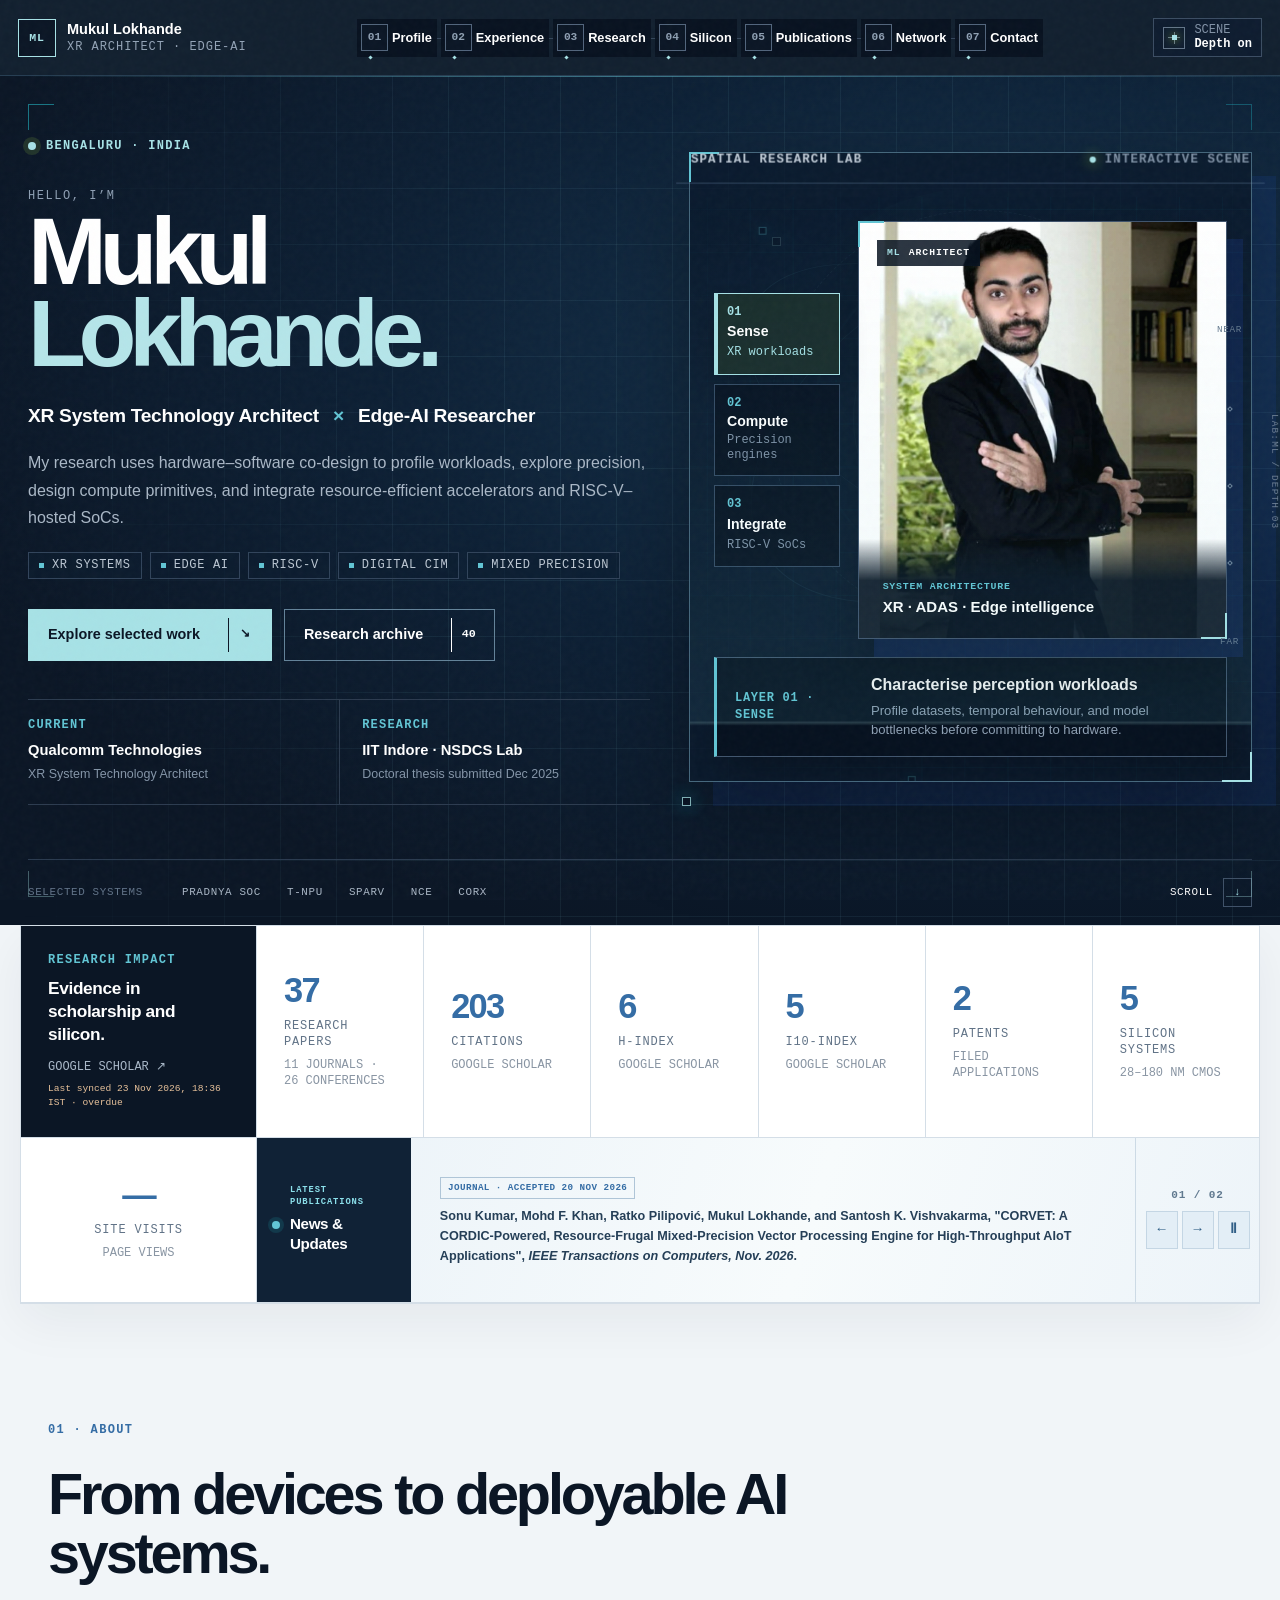
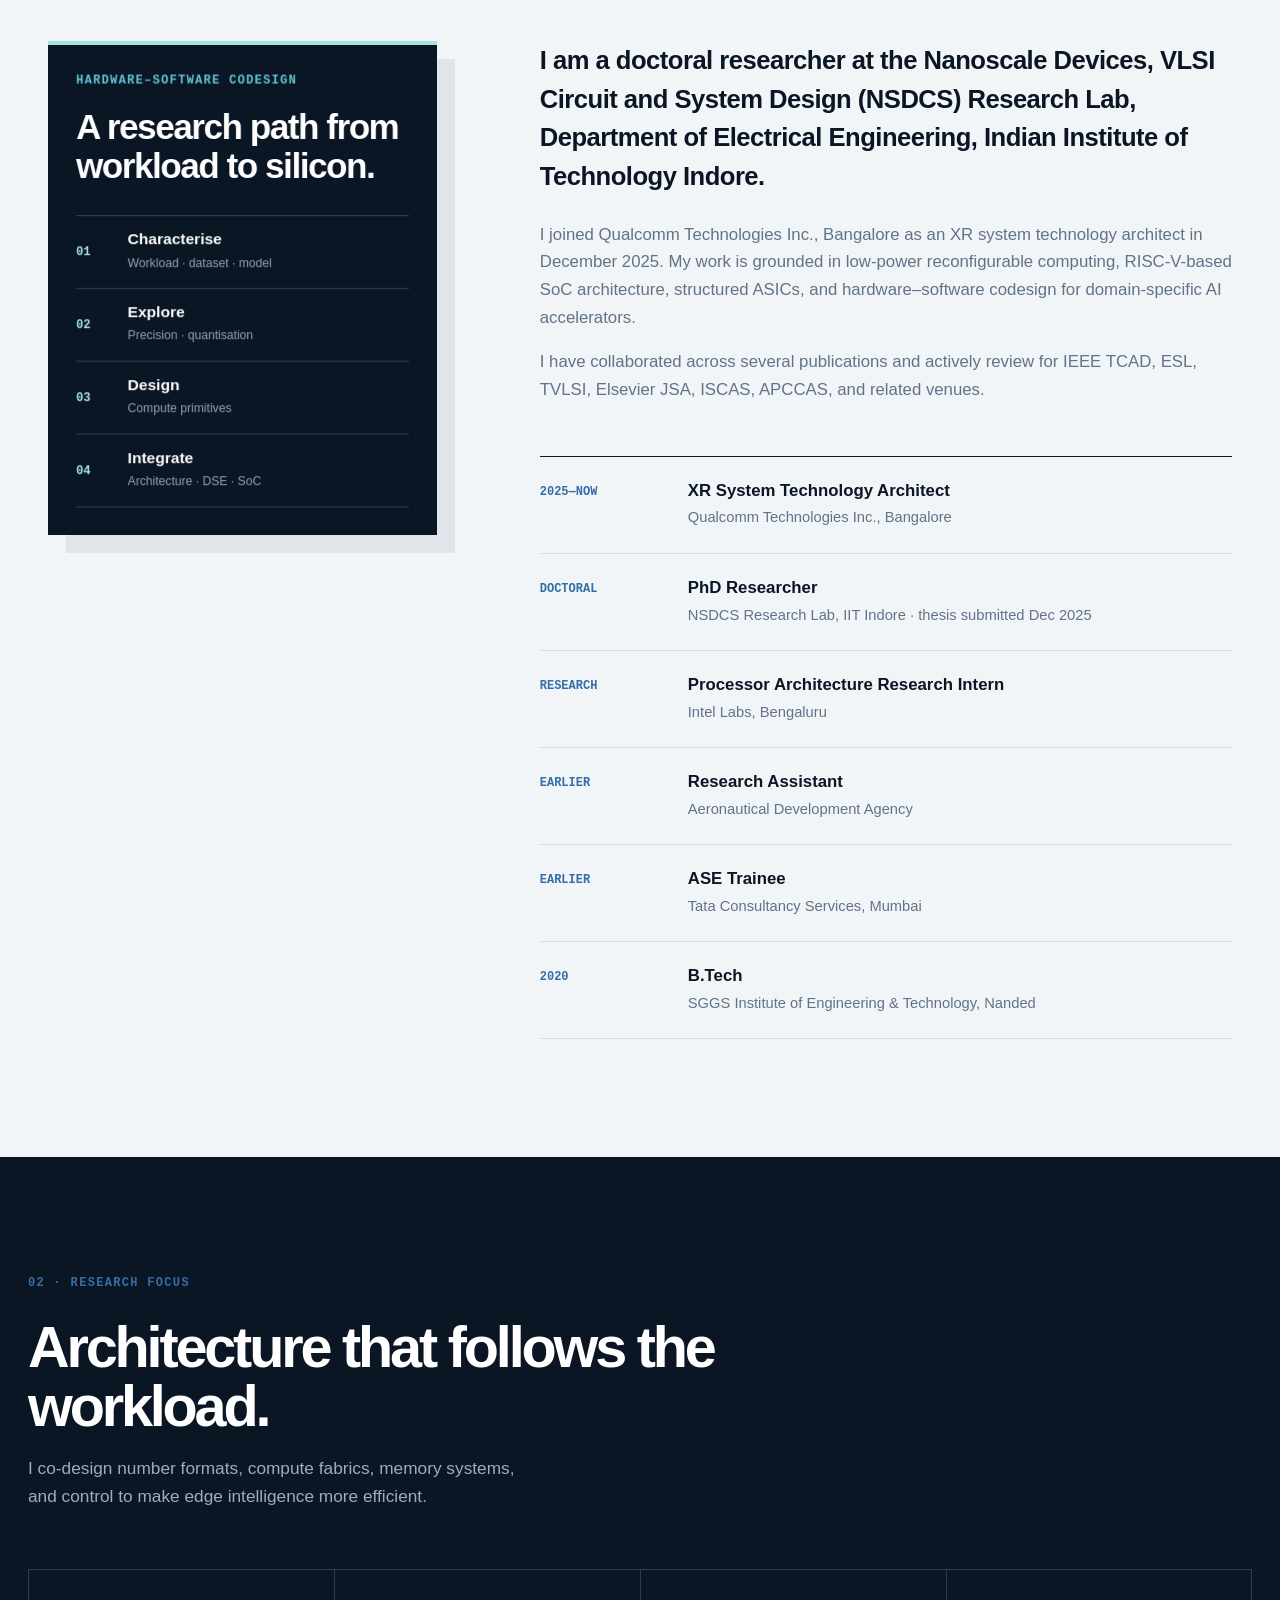
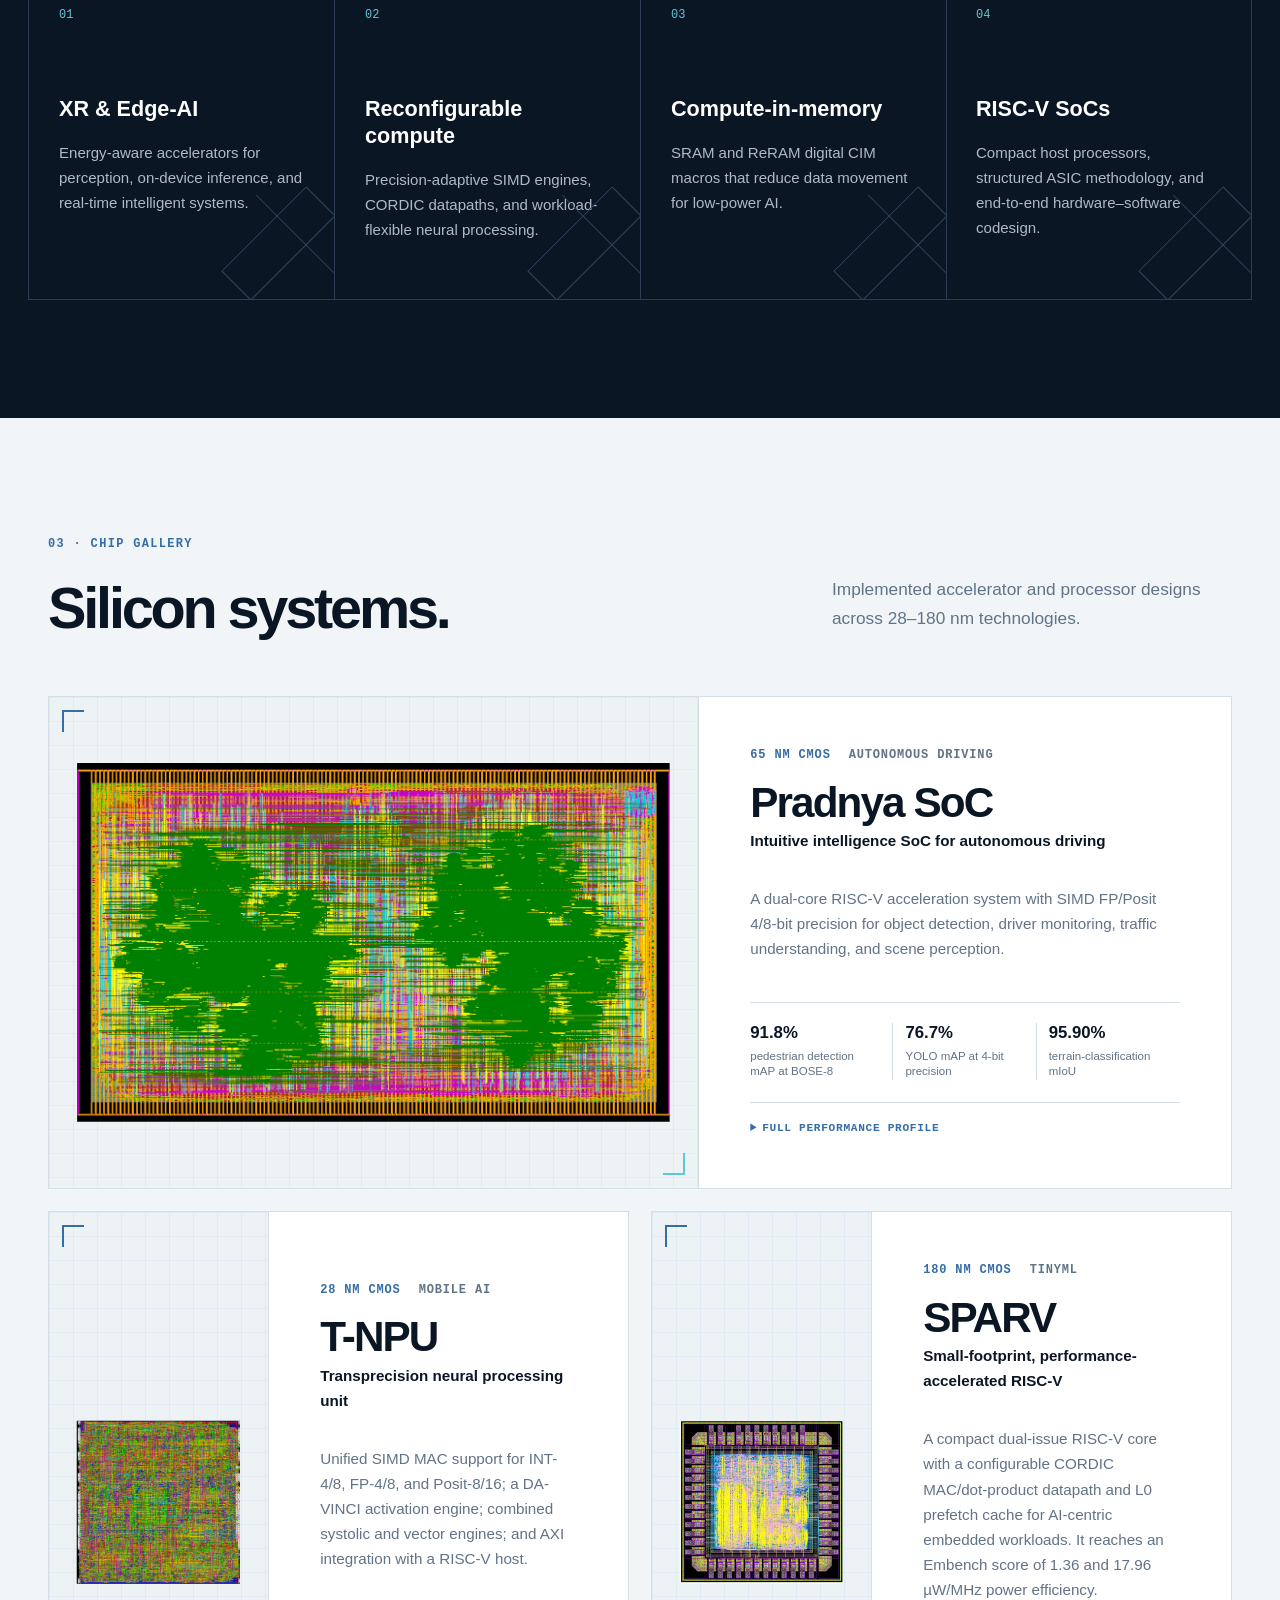
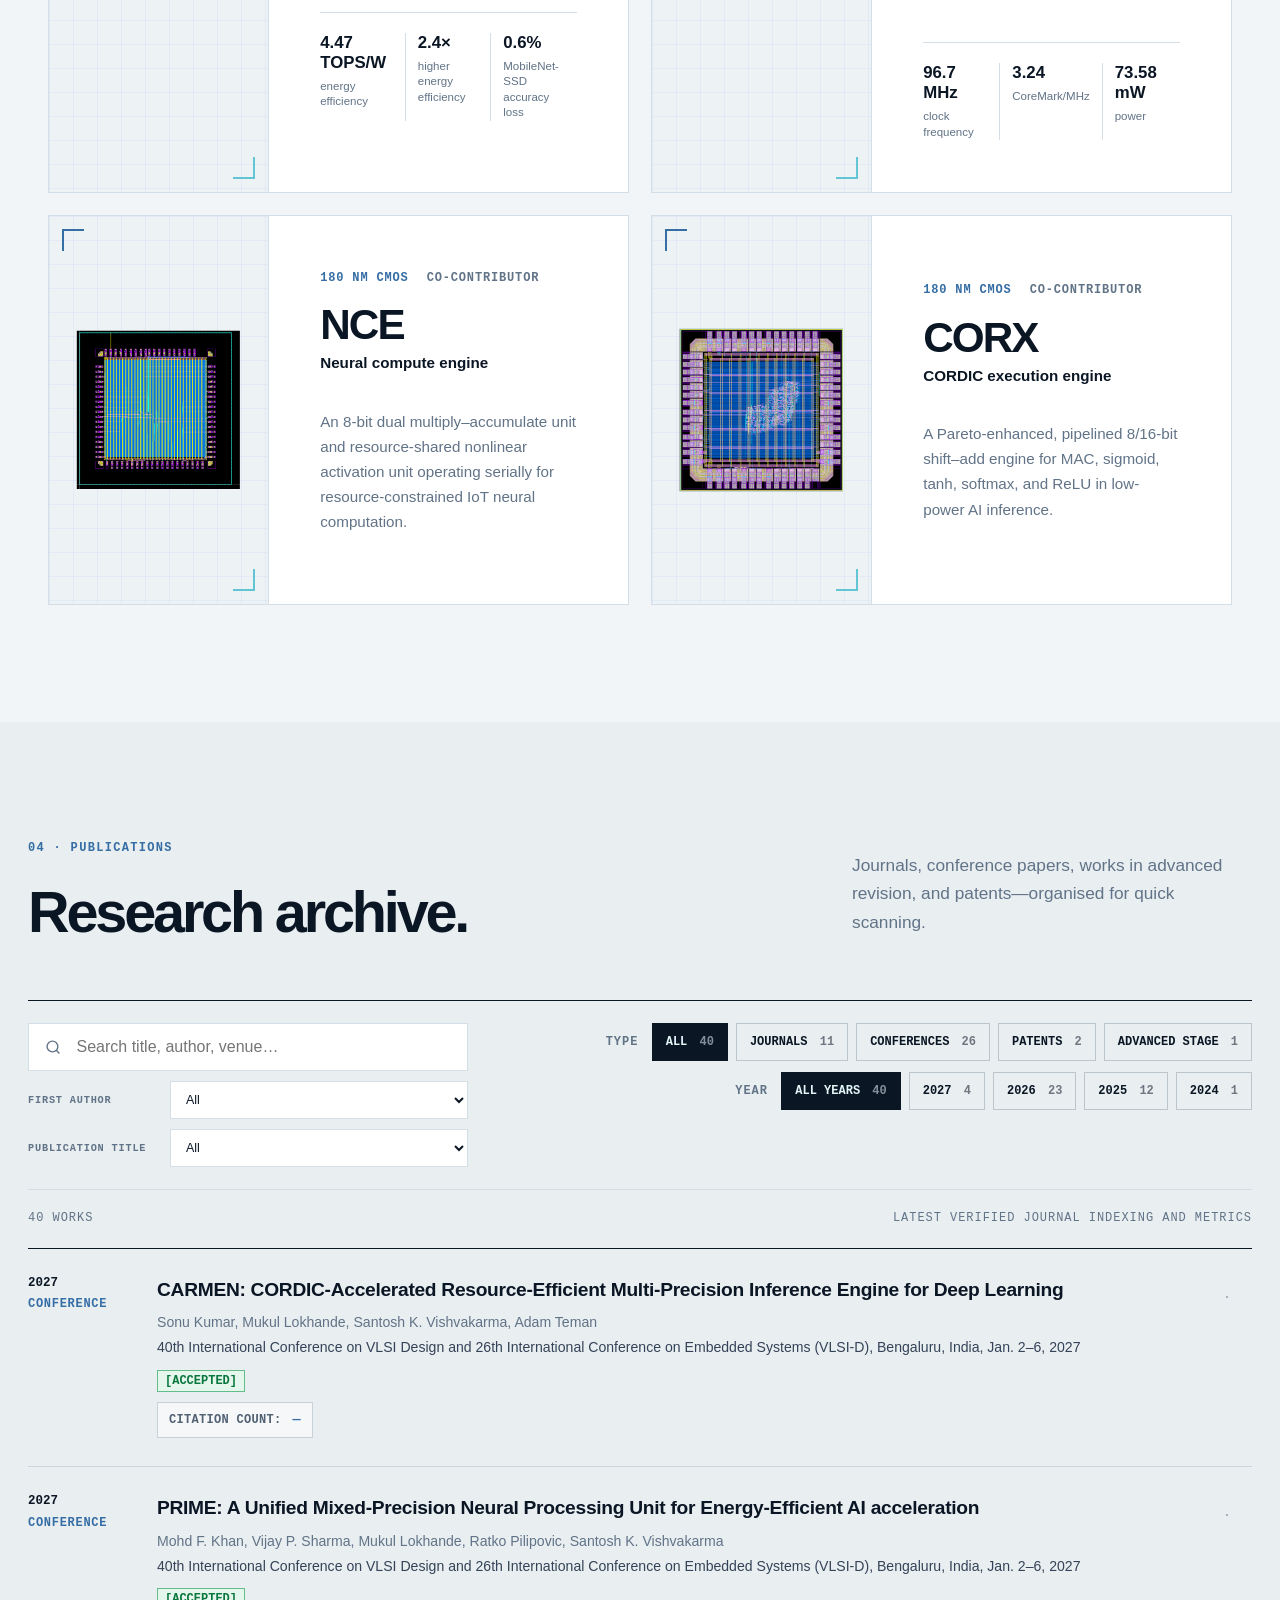
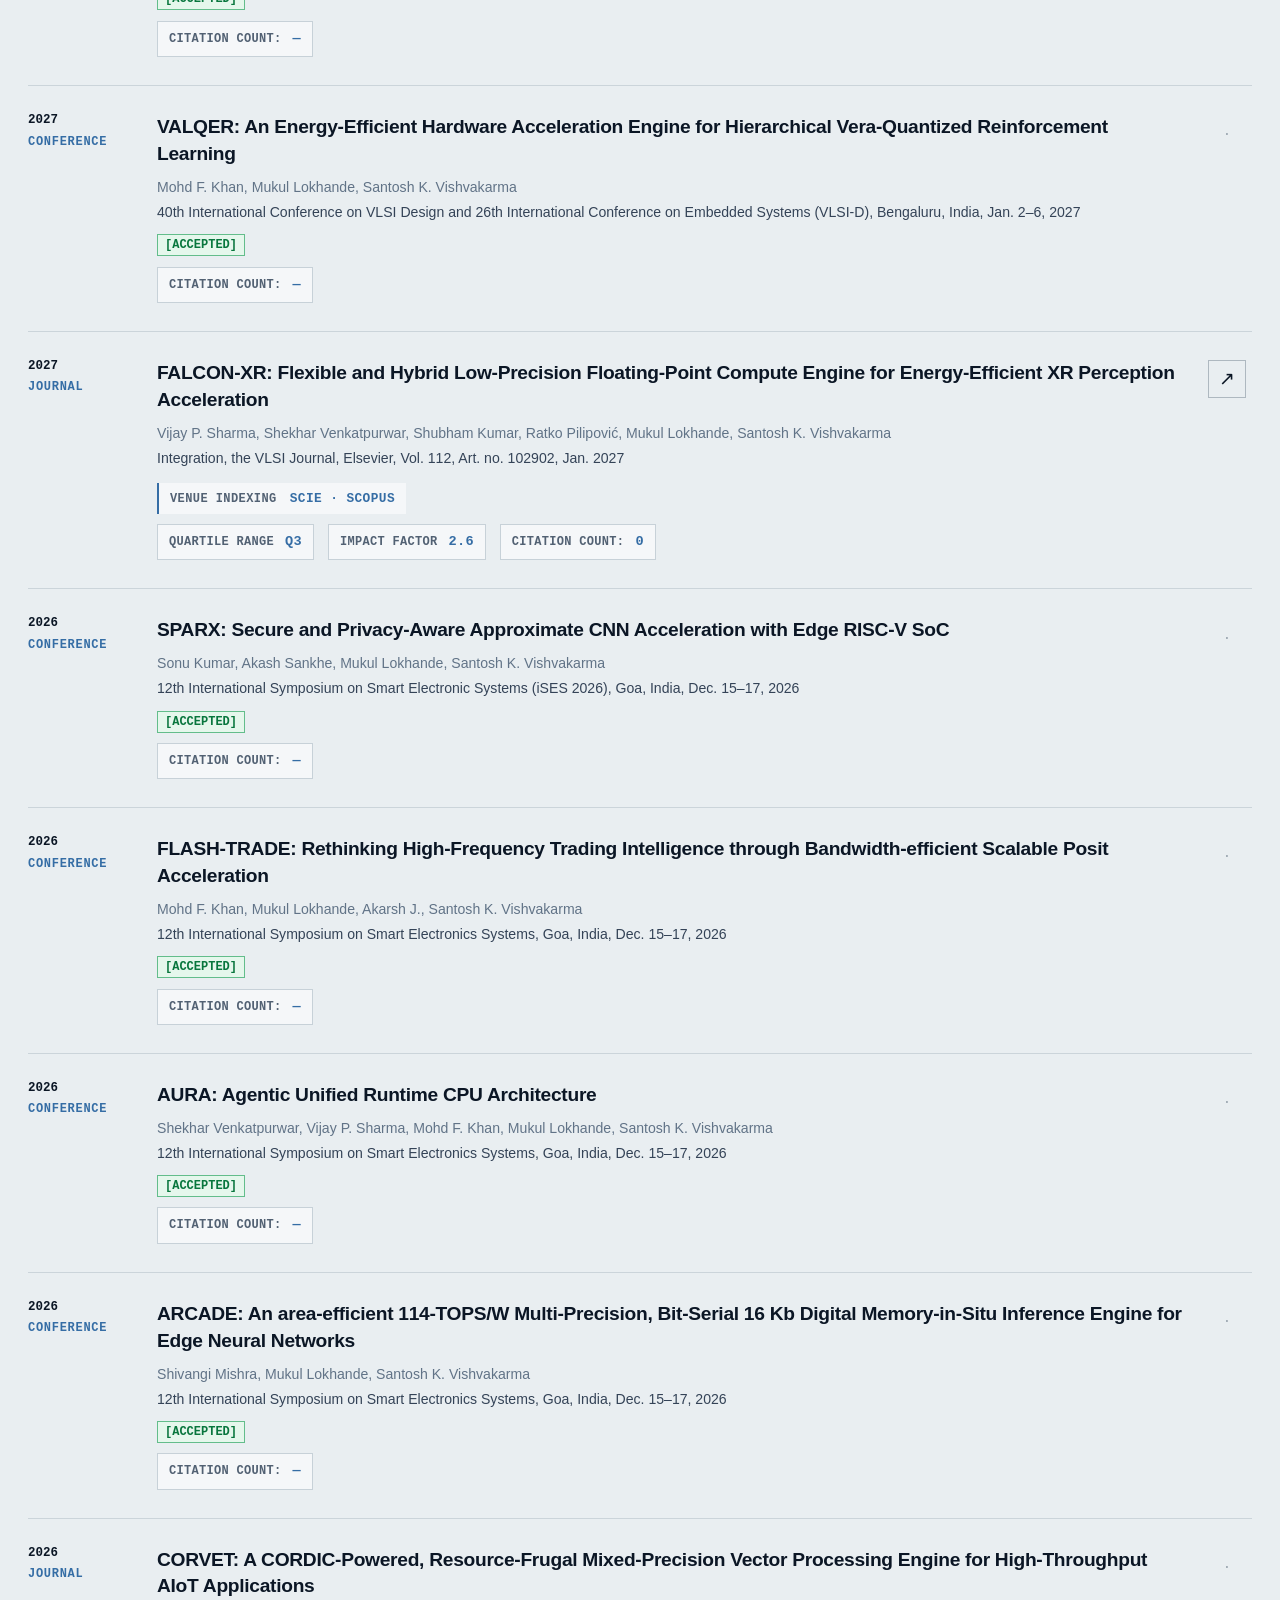
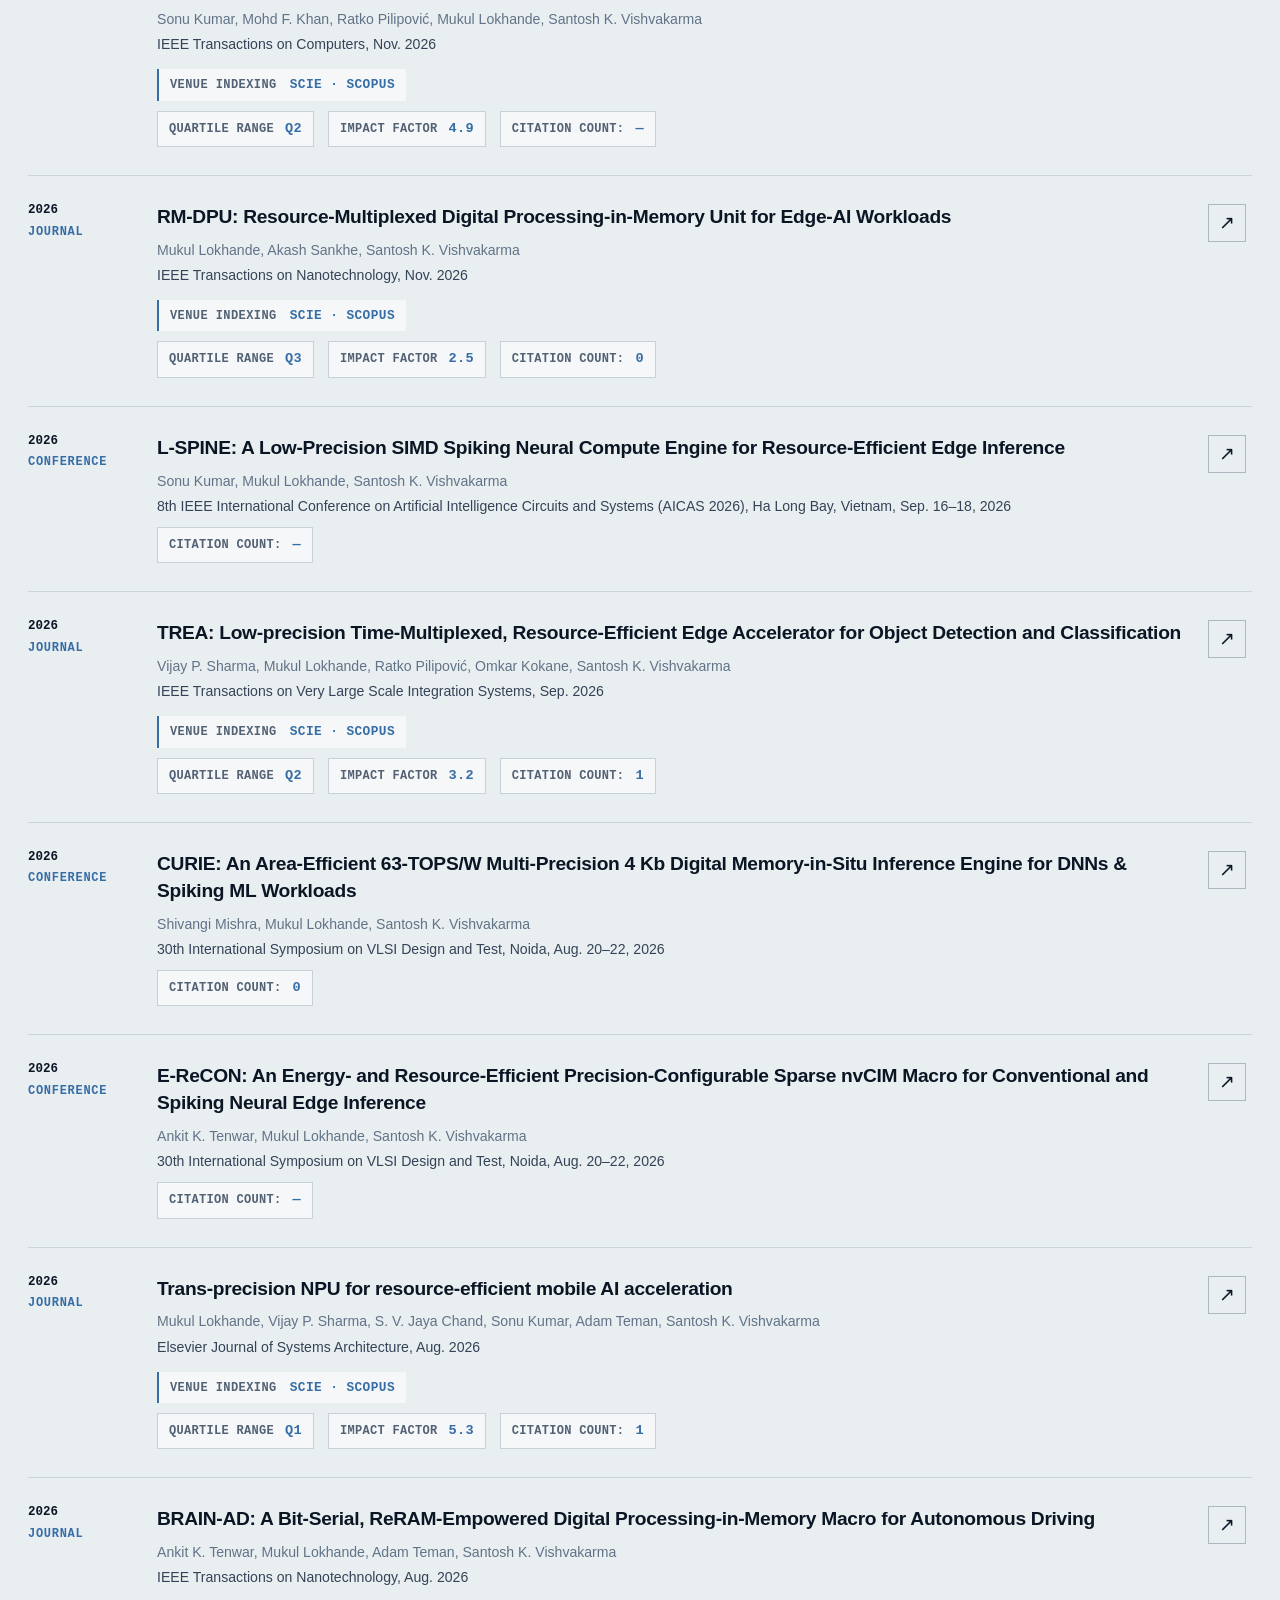
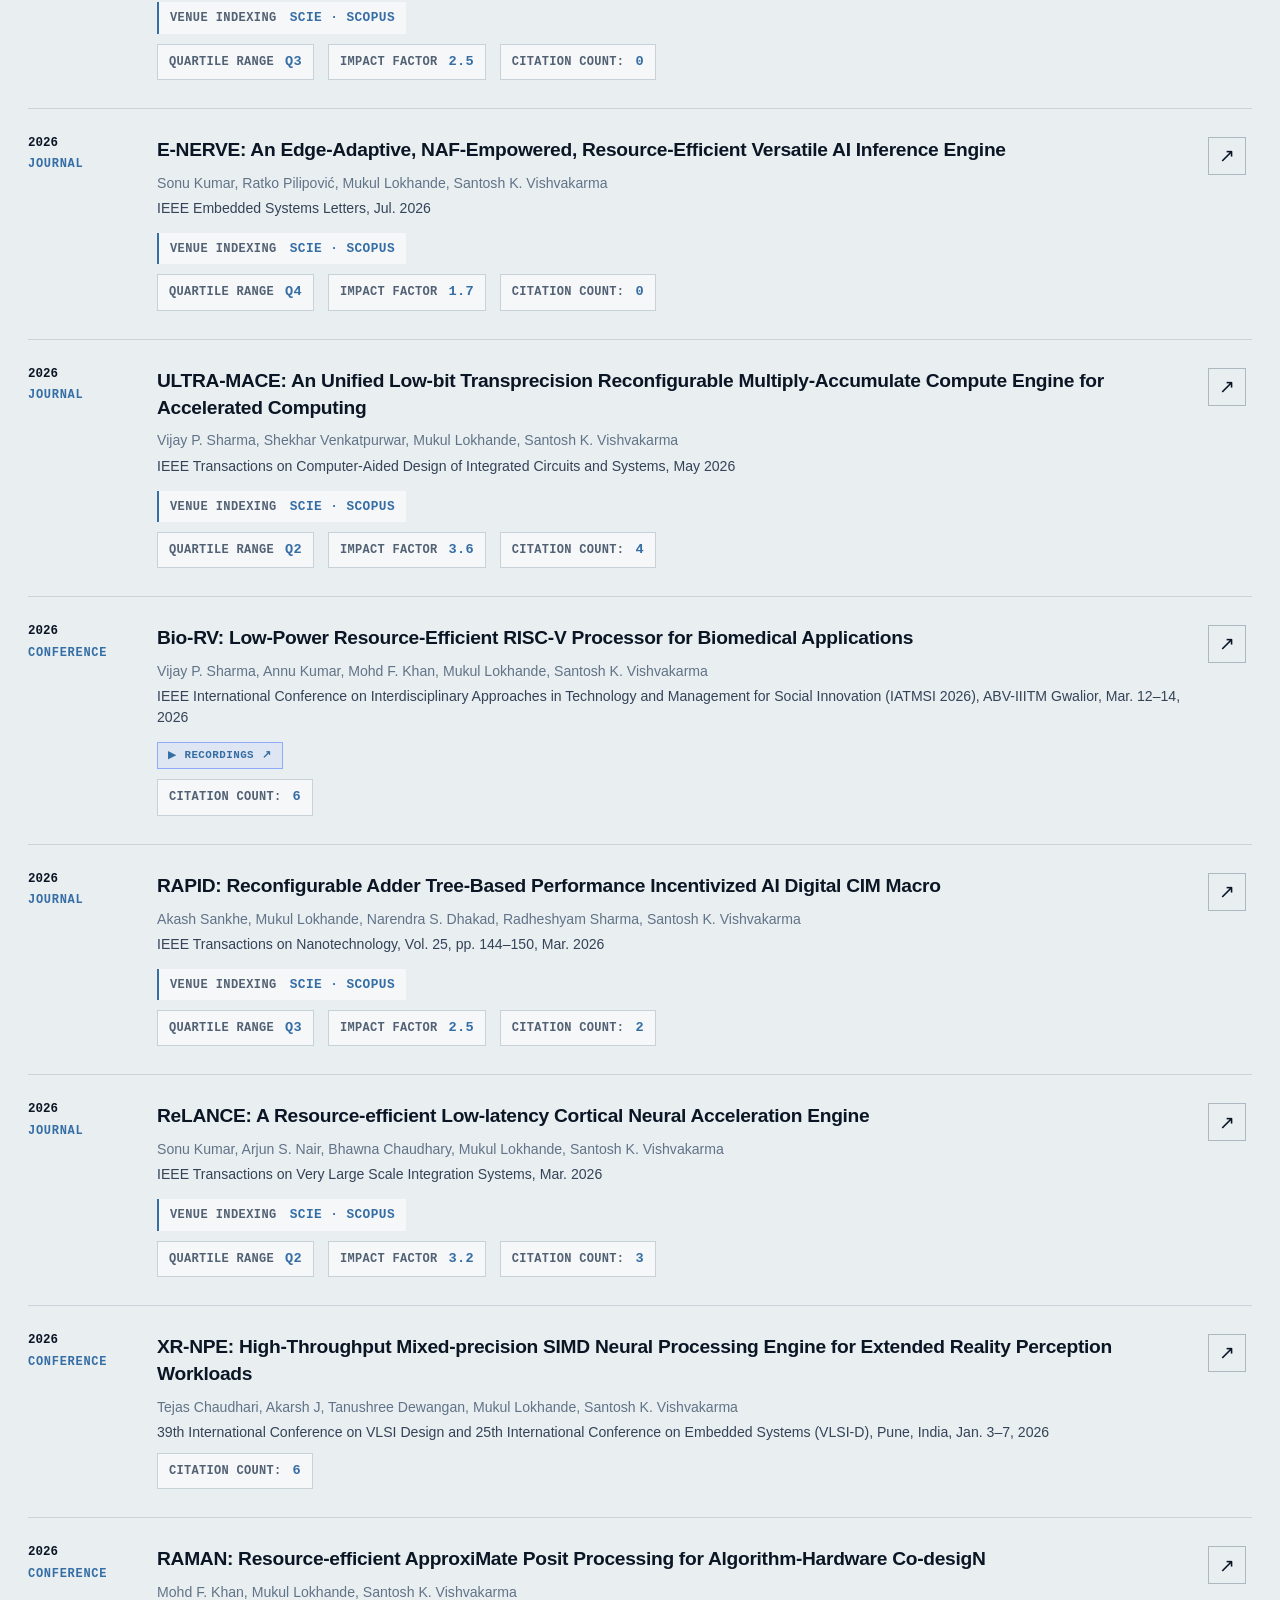
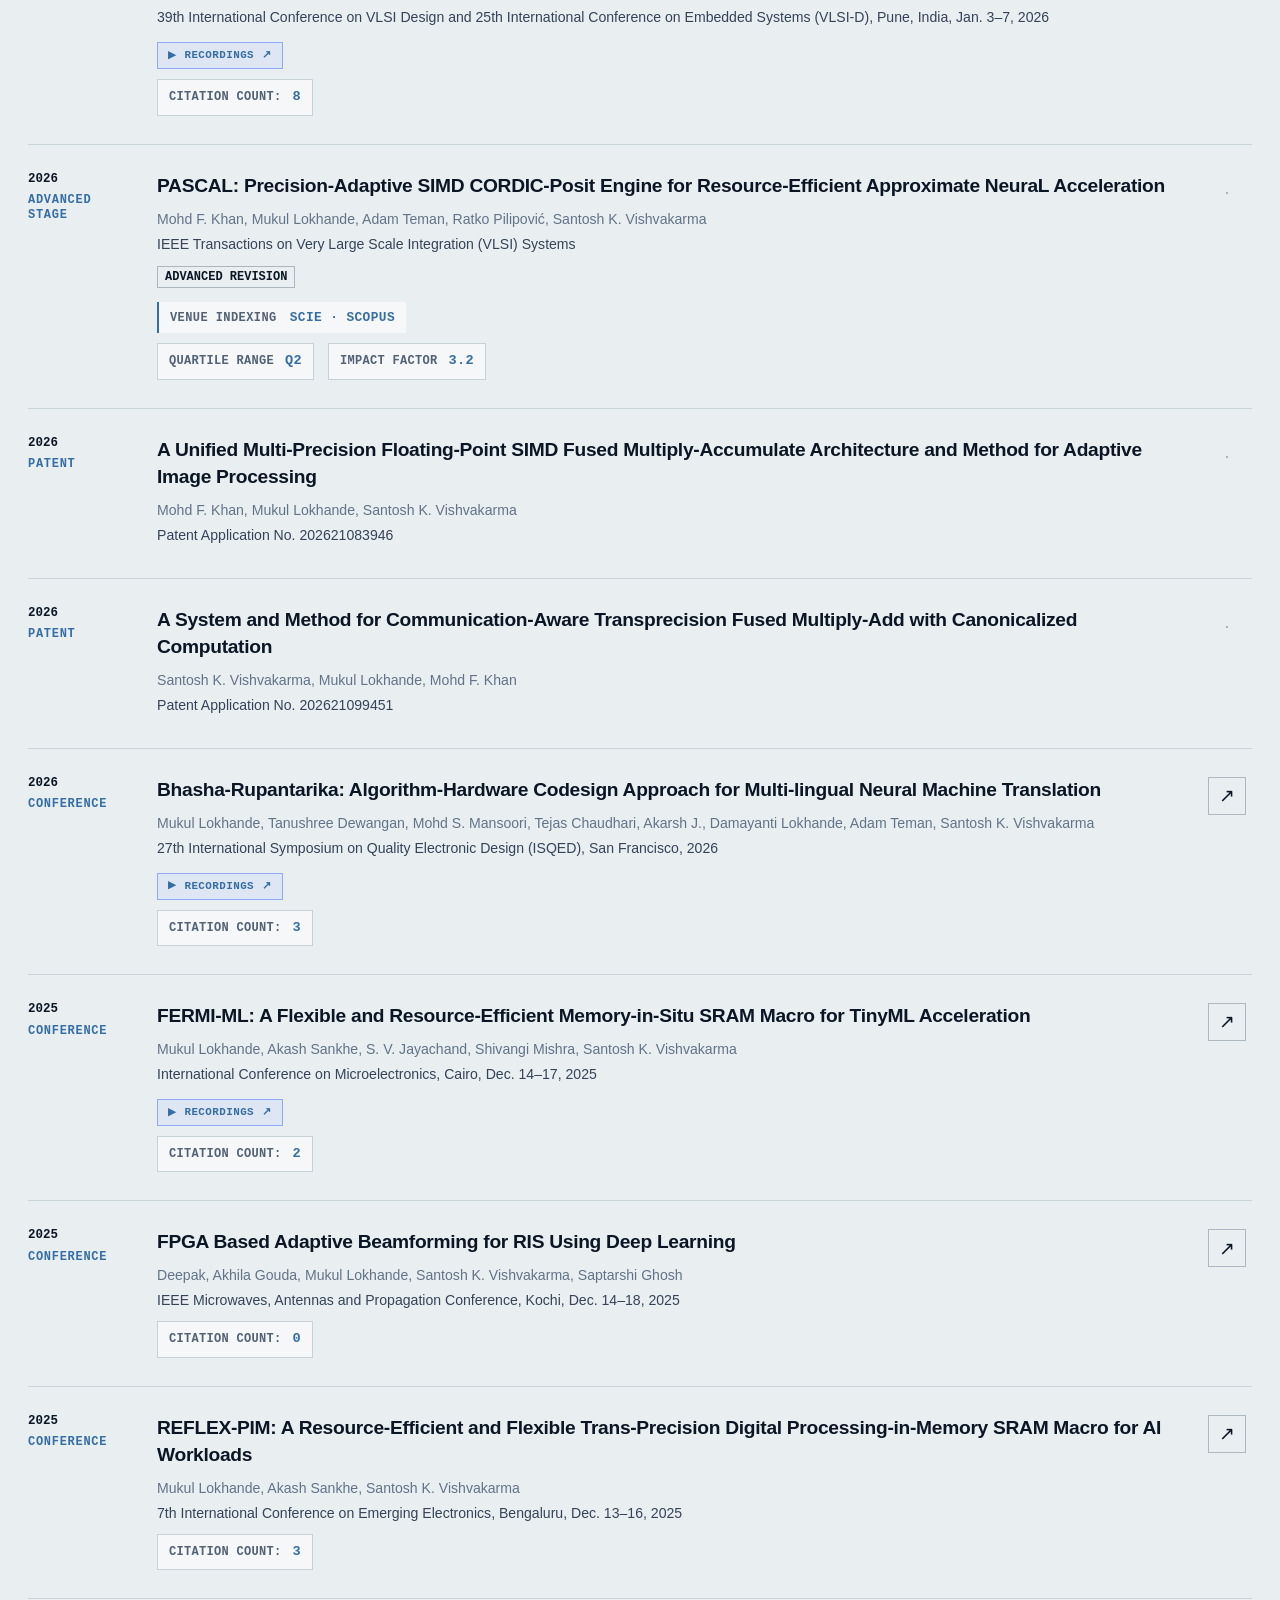
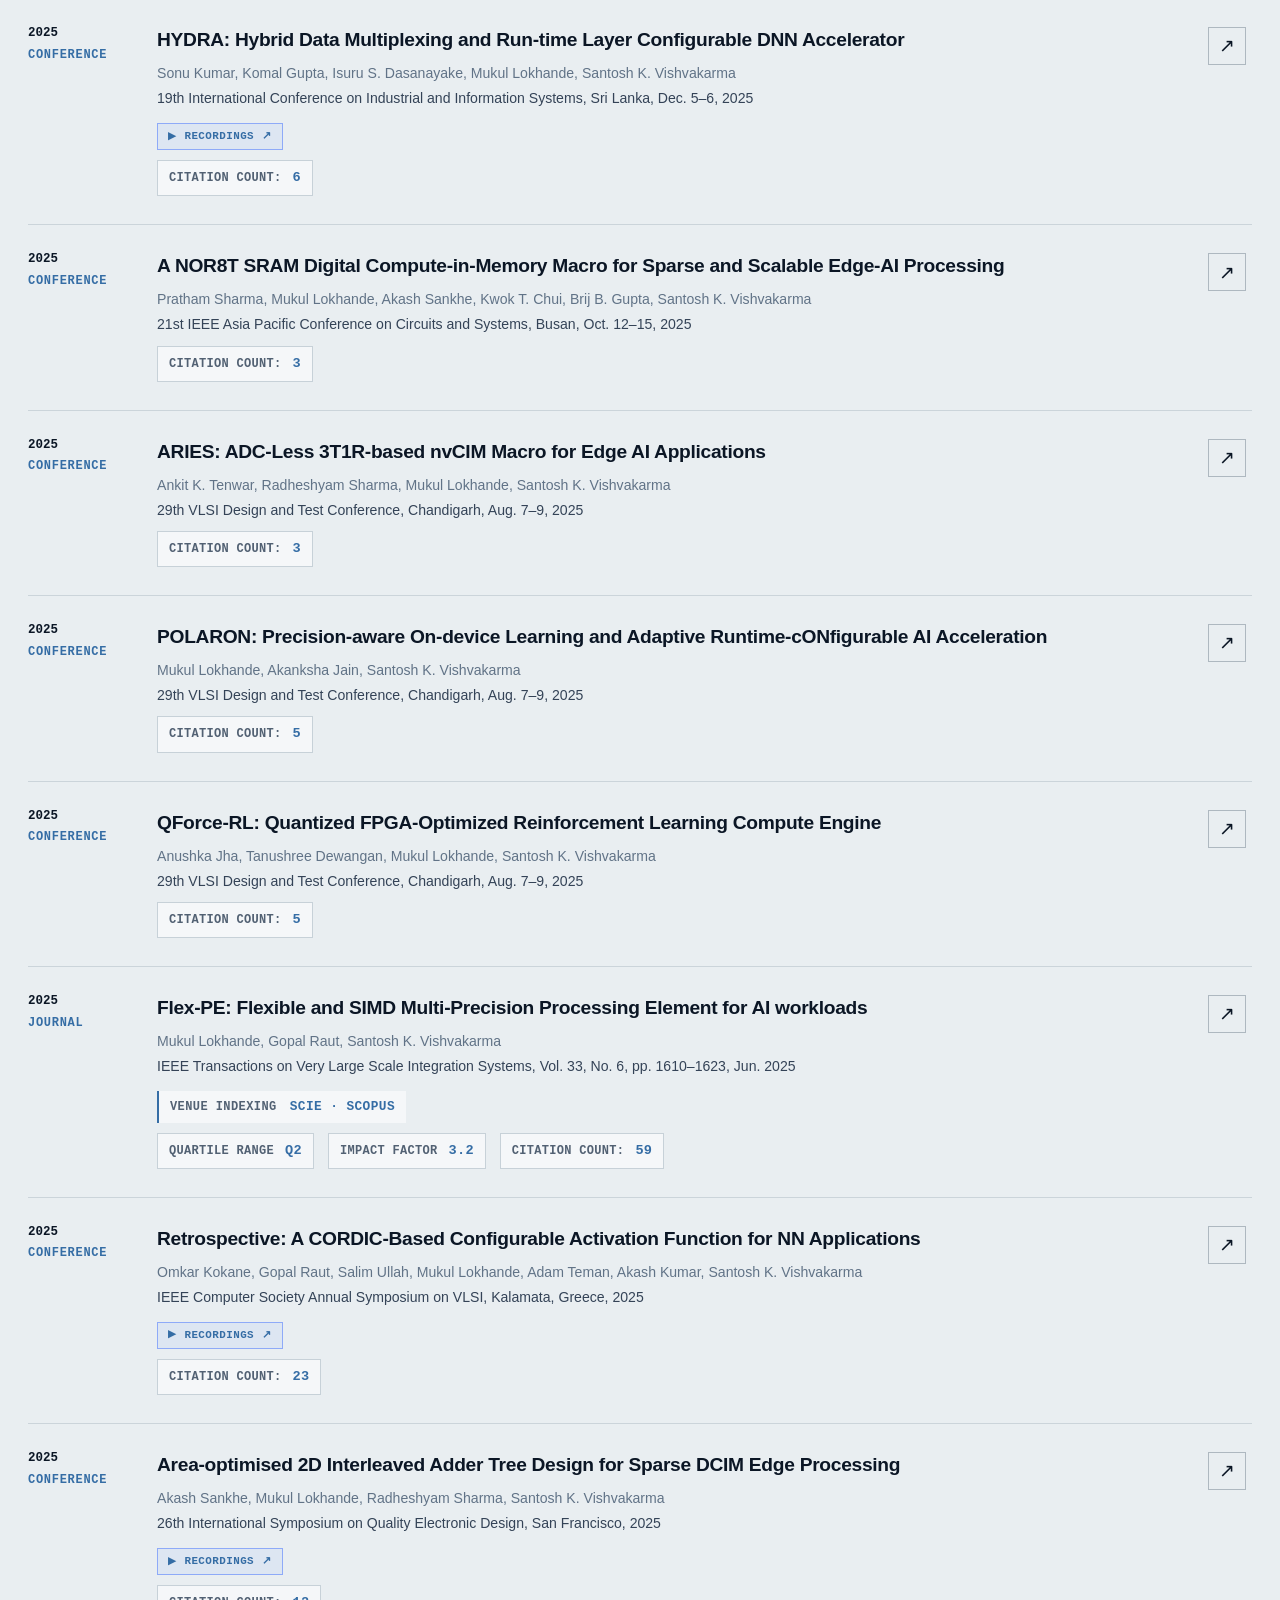
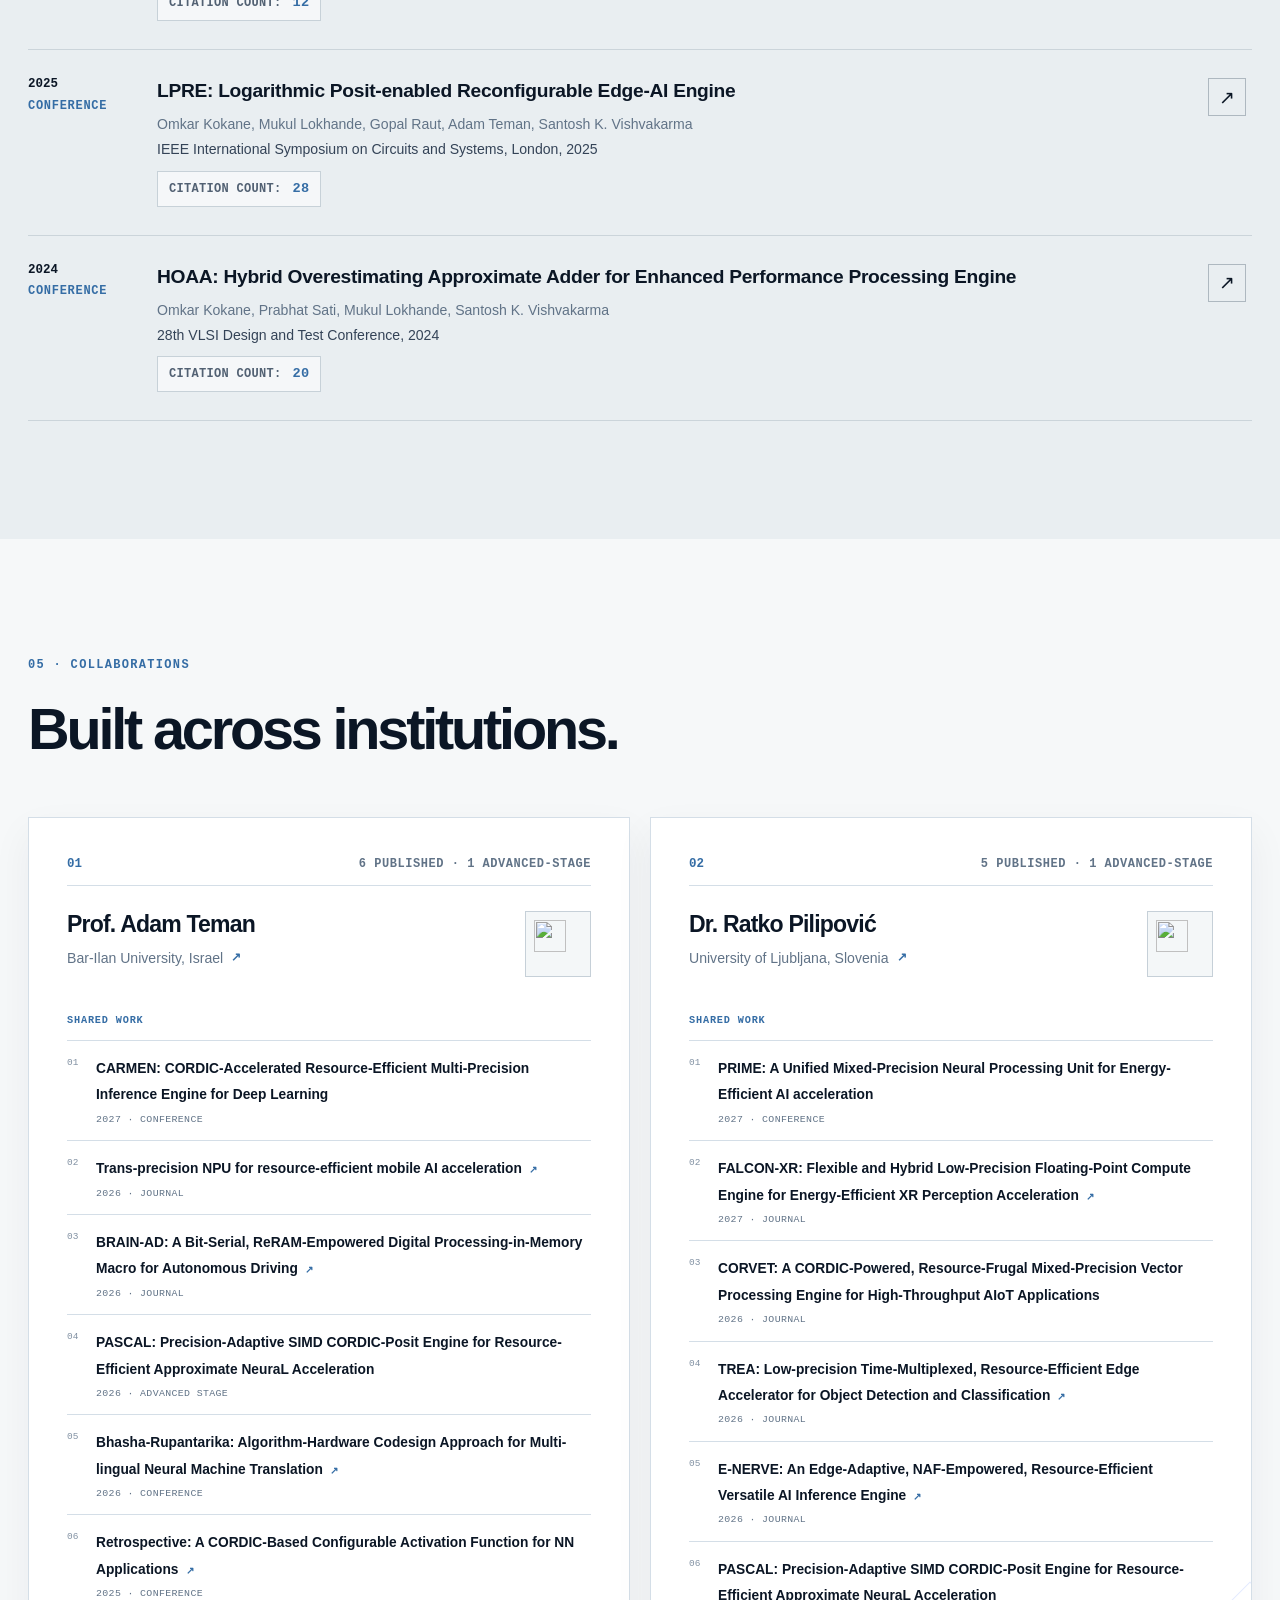
==== commit 4c3bd556: "Sync Google Scholar metrics and homepage fallback" ====
--- a/index.html
+++ b/index.html
@@ -86,7 +86,7 @@
     </section>
 
     <section class="metrics-bar research-impact" aria-labelledby="impact-title">
-      <div class="impact-heading"><p>Research impact</p><h2 id="impact-title">Evidence in scholarship and silicon.</h2><a href="https://scholar.google.com/citations?user=qqAsAJ4AAAAJ&amp;hl=en&amp;oi=ao" target="_blank" rel="noreferrer">Google Scholar ↗</a><small class="scholar-sync-status" id="scholar-updated-at">Last synced 22 Nov 2026, 17:07 IST</small></div>
+      <div class="impact-heading"><p>Research impact</p><h2 id="impact-title">Evidence in scholarship and silicon.</h2><a href="https://scholar.google.com/citations?user=qqAsAJ4AAAAJ&amp;hl=en&amp;oi=ao" target="_blank" rel="noreferrer">Google Scholar ↗</a><small class="scholar-sync-status" id="scholar-updated-at">Last synced 23 Nov 2026, 18:36 IST</small></div>
       <div><strong id="paper-total">37</strong><span>research papers</span><small id="paper-breakdown">11 journals · 26 conferences</small></div>
       <div><strong id="citation-total">203</strong><span>citations</span><small>Google Scholar</small></div>
       <div><strong id="h-index-total">6</strong><span>h-index</span><small>Google Scholar</small></div>
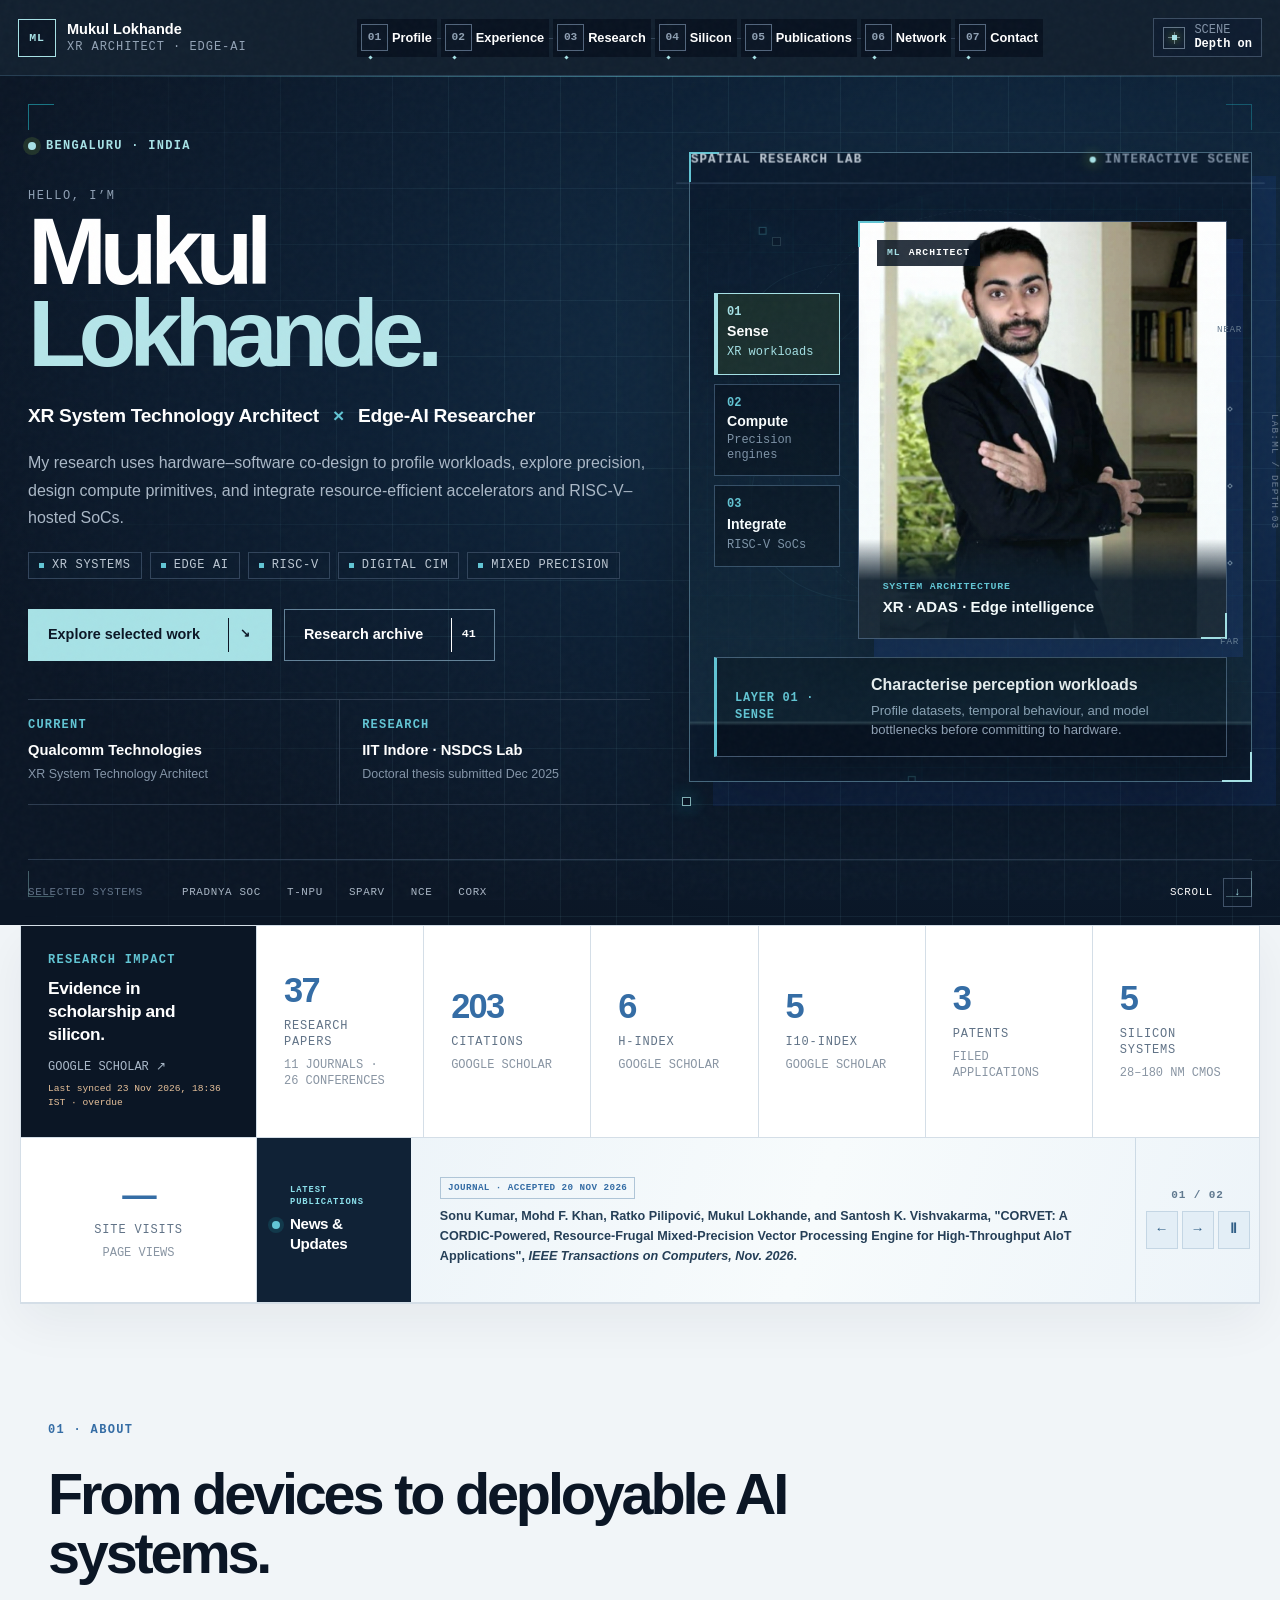
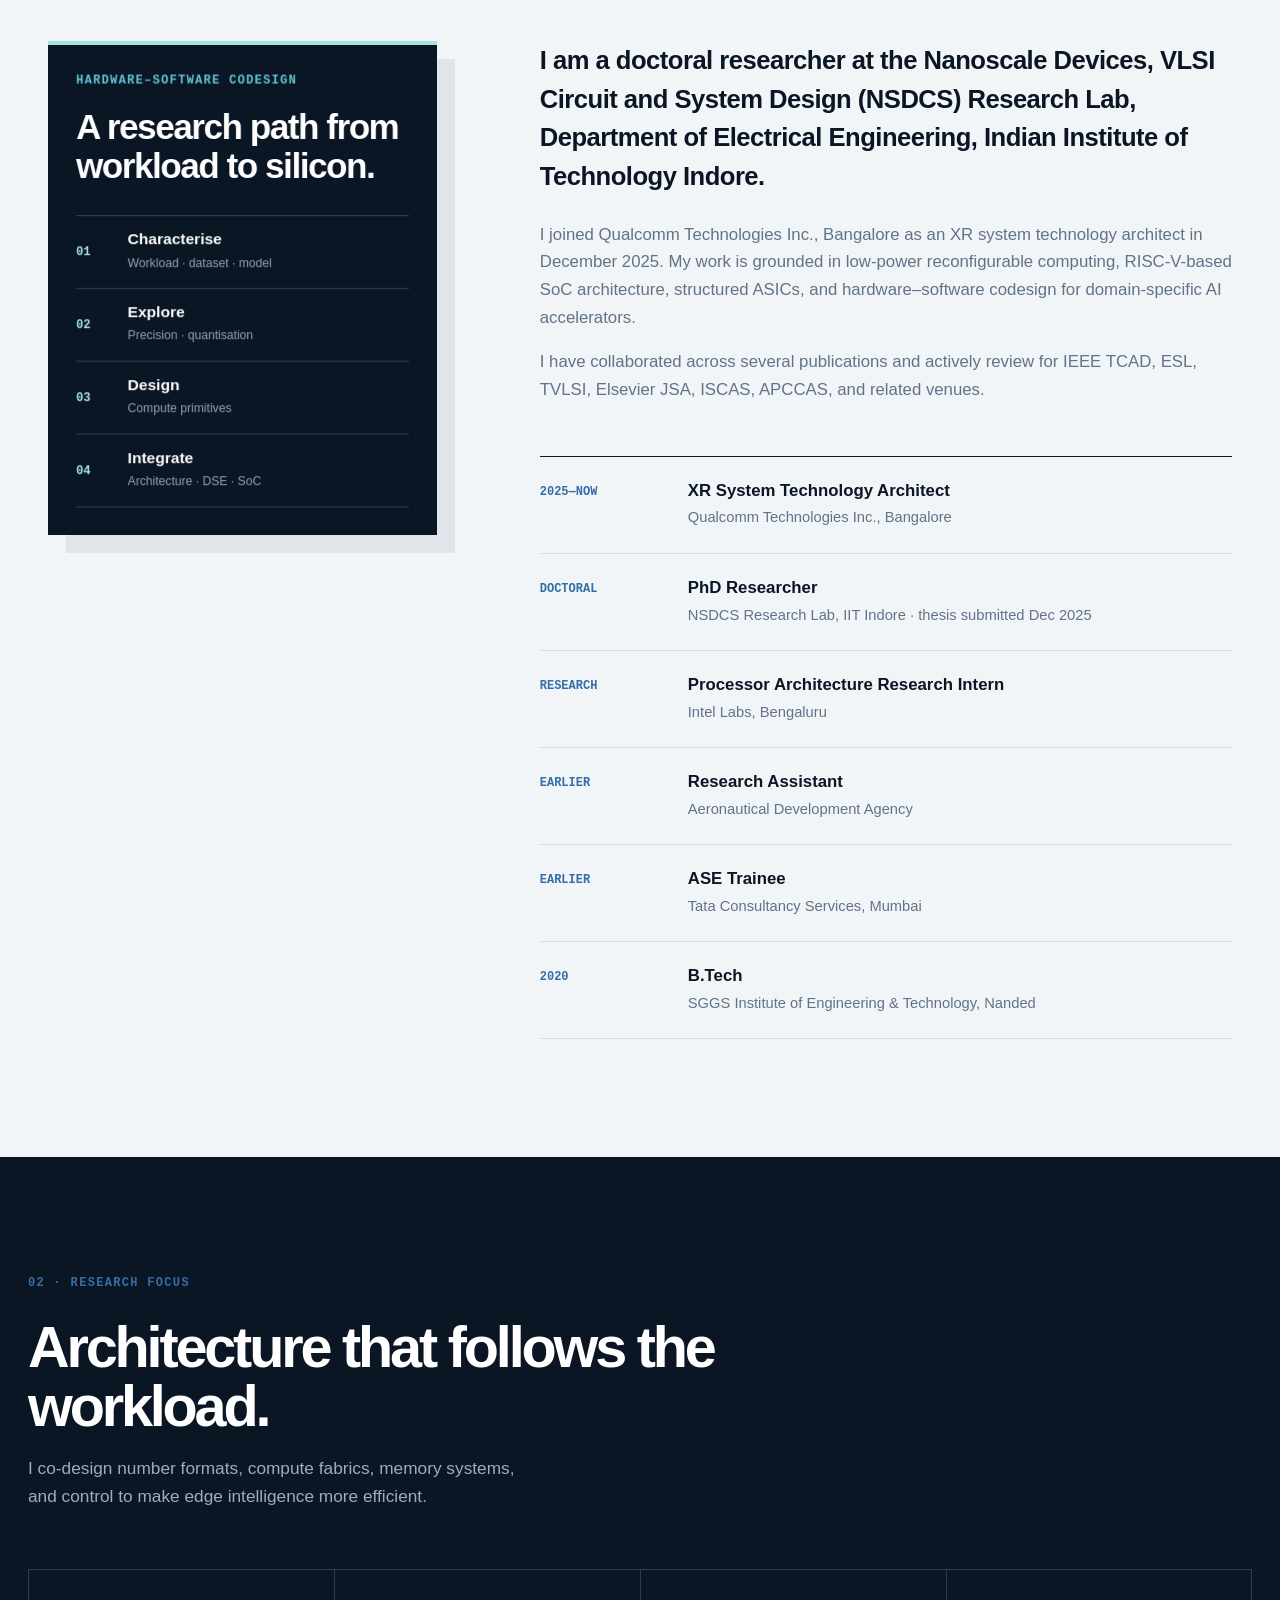
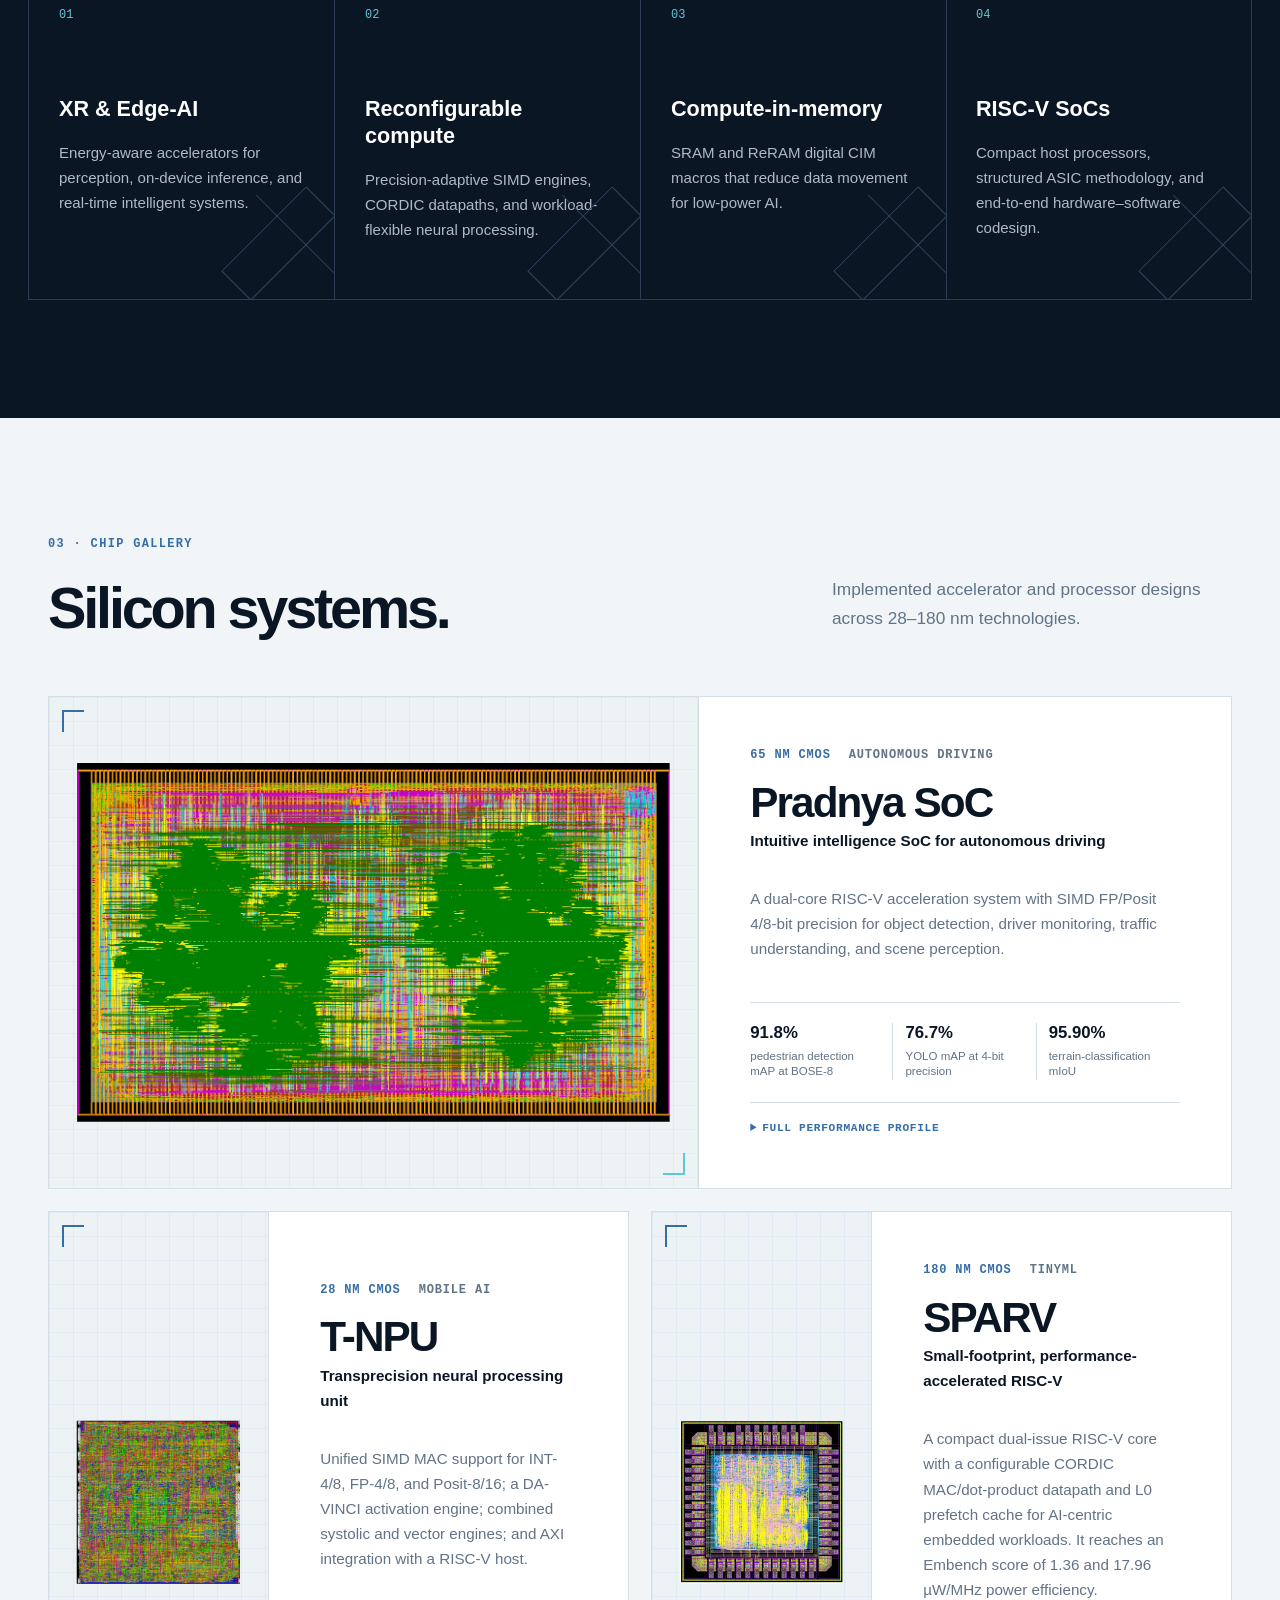
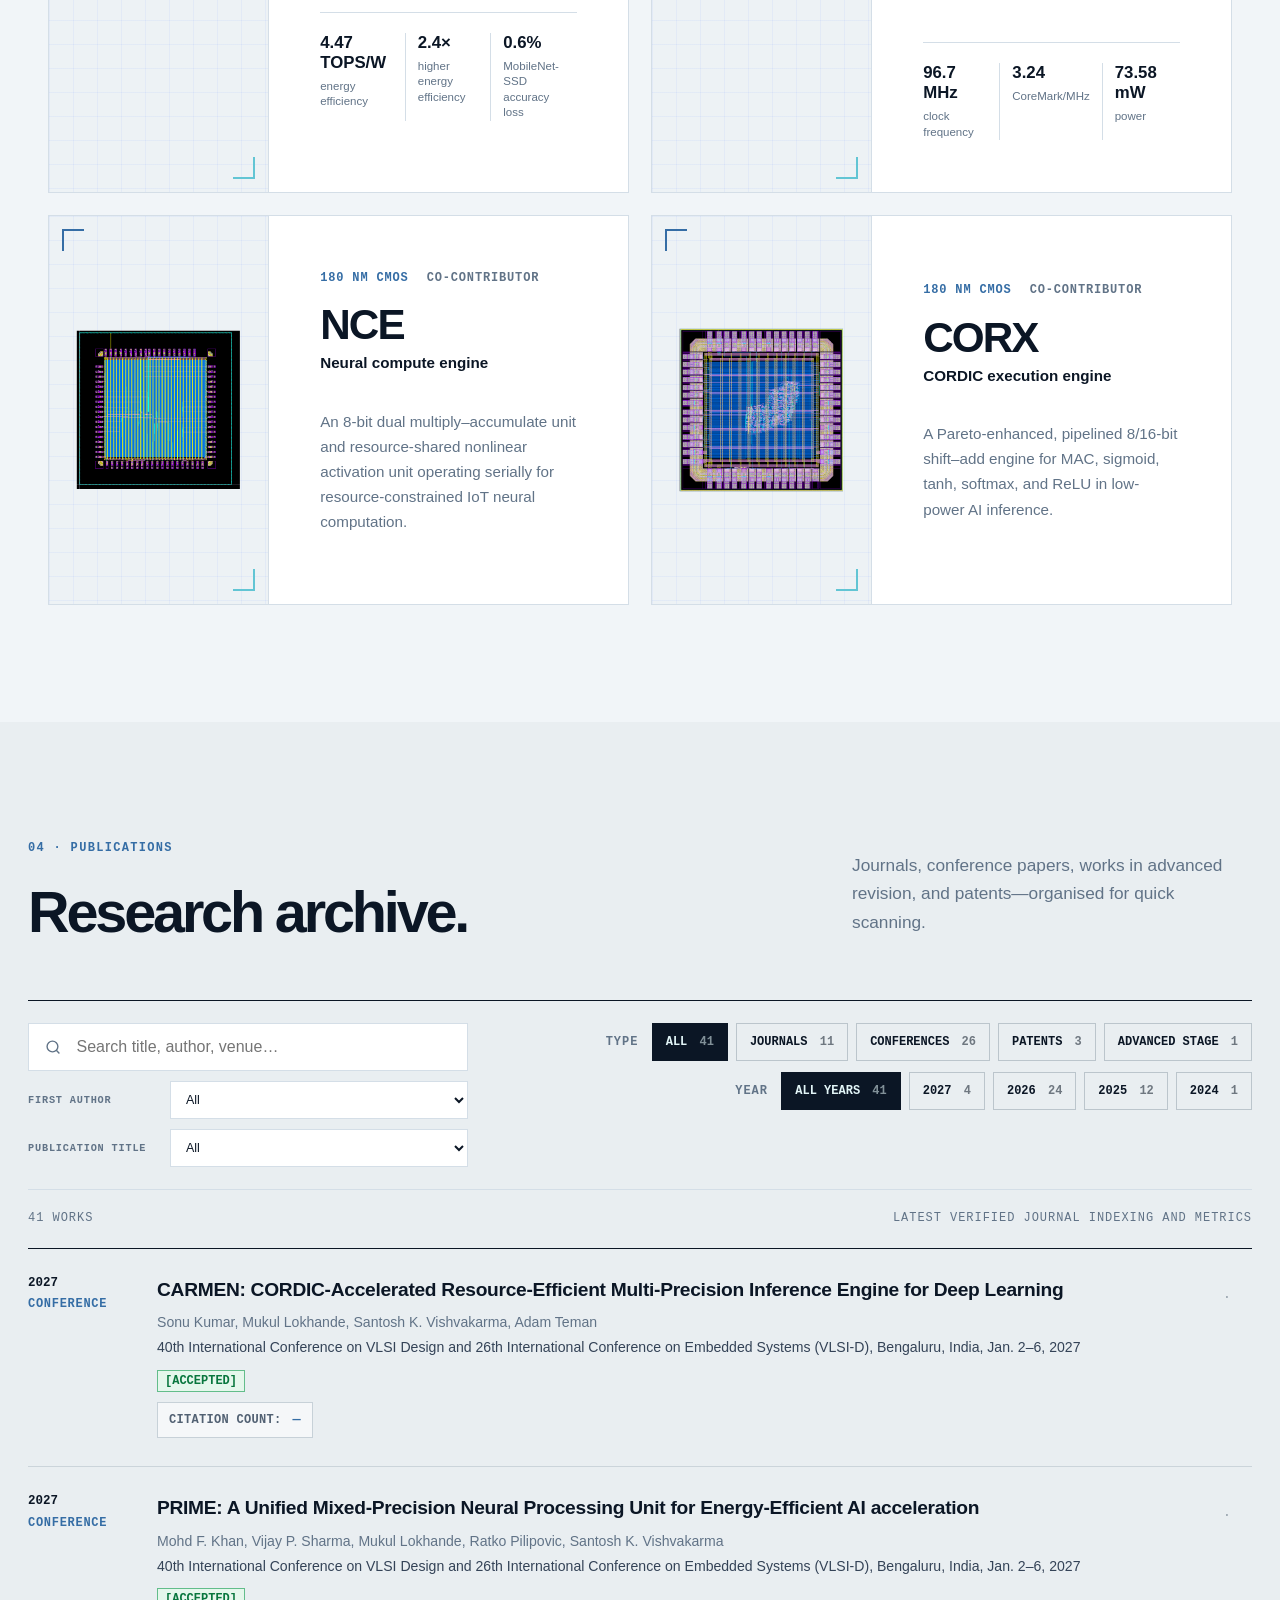
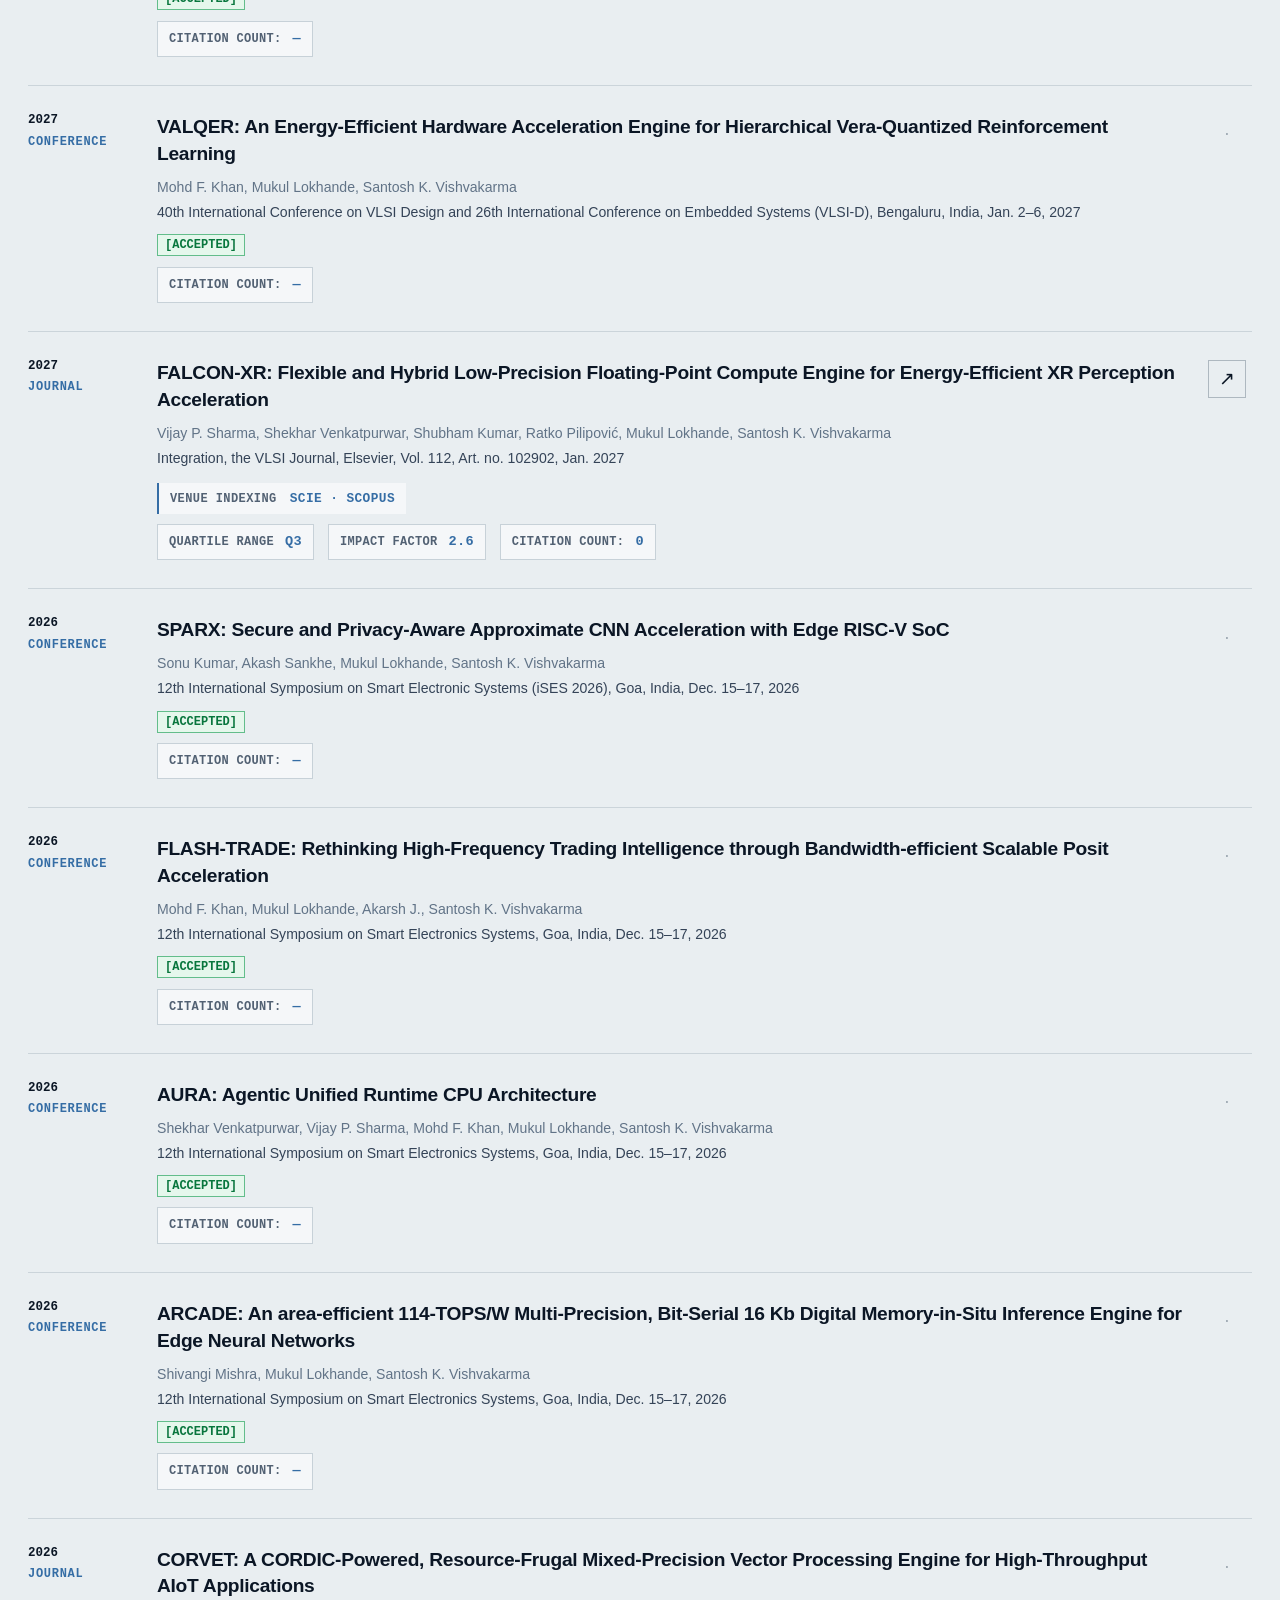
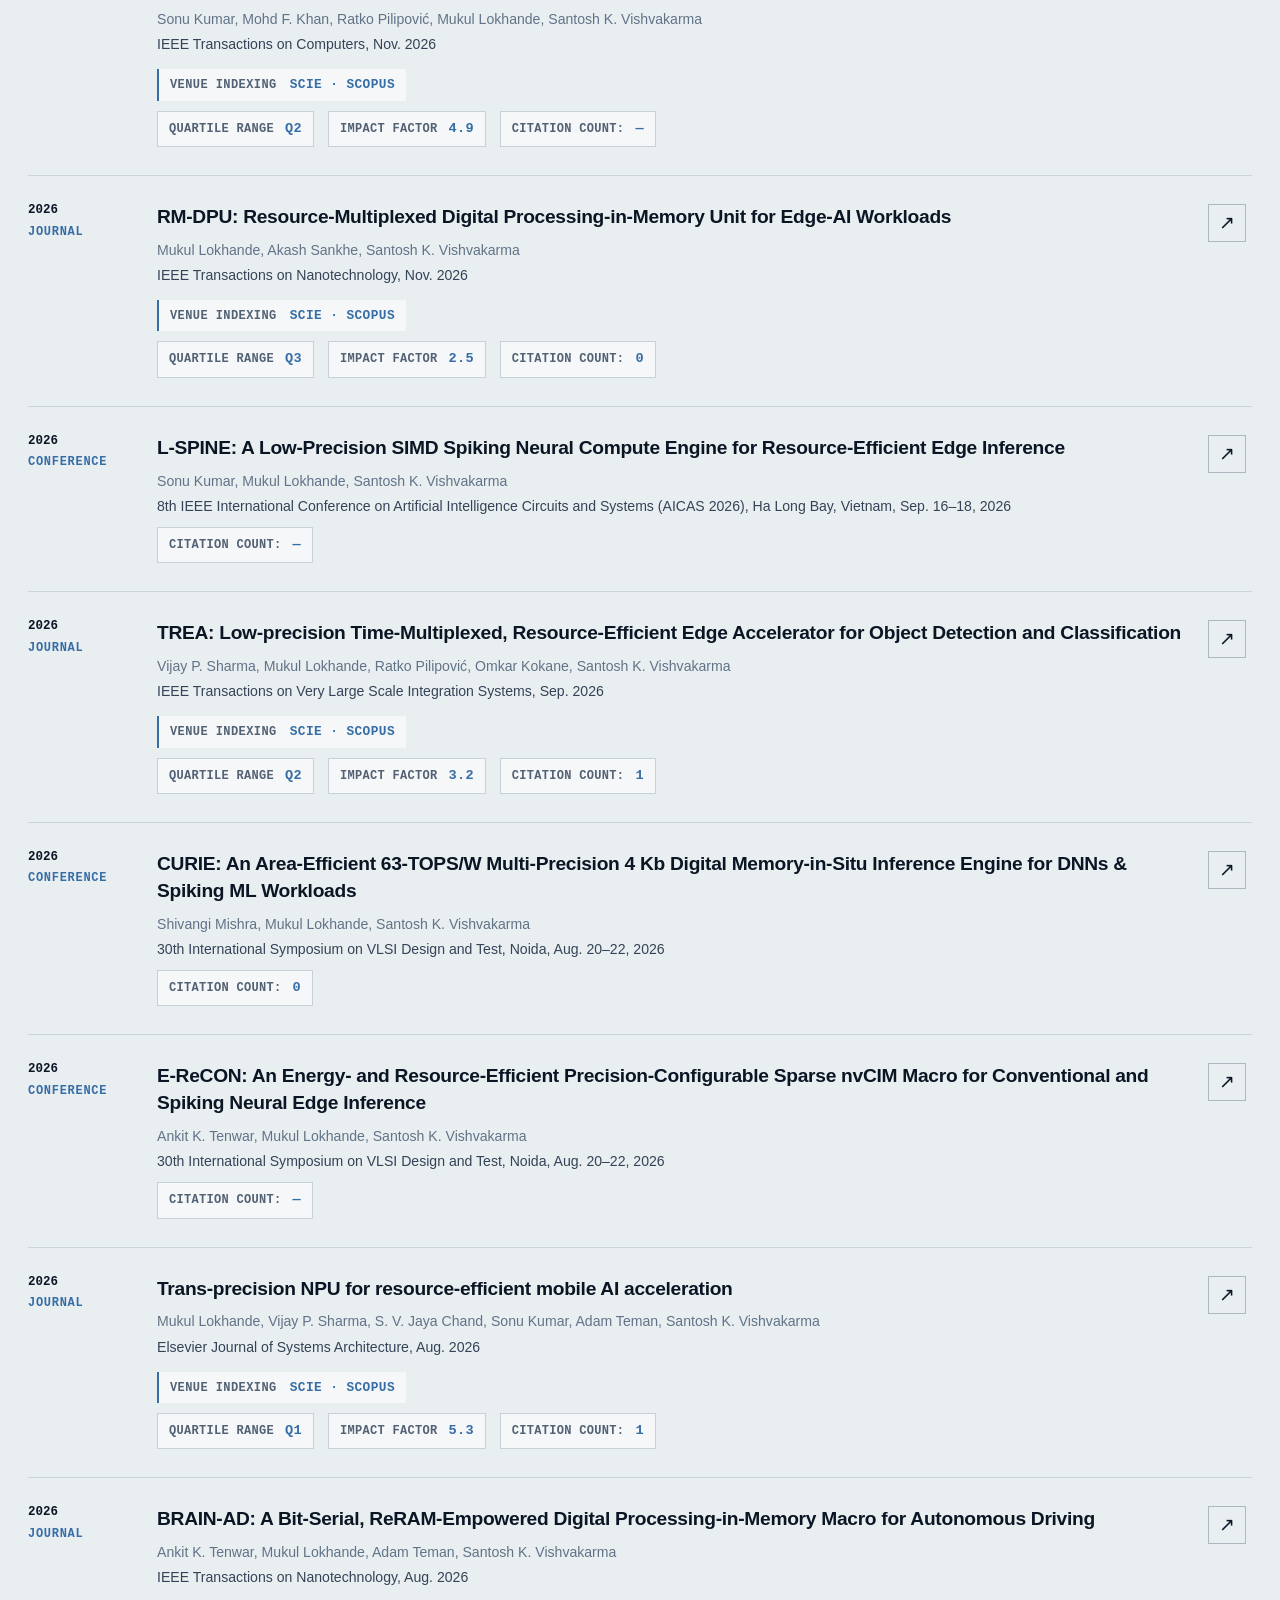
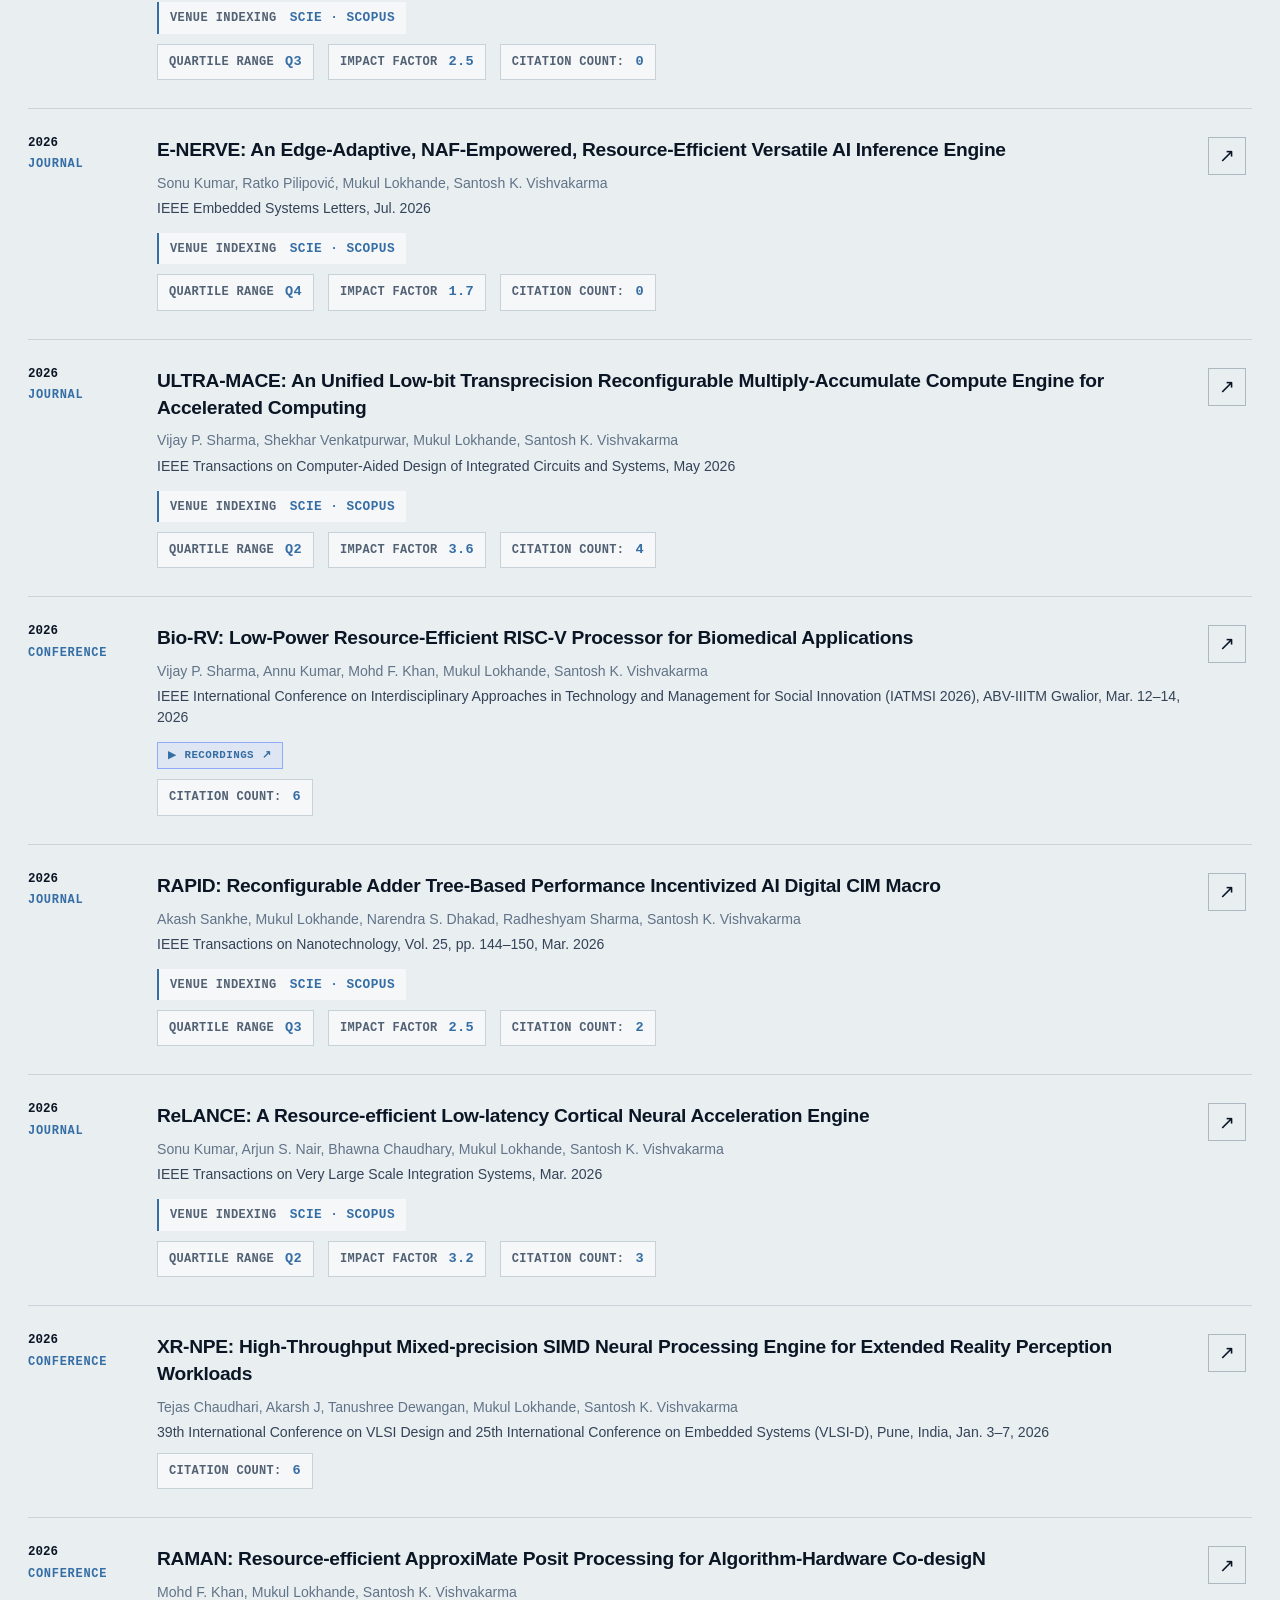
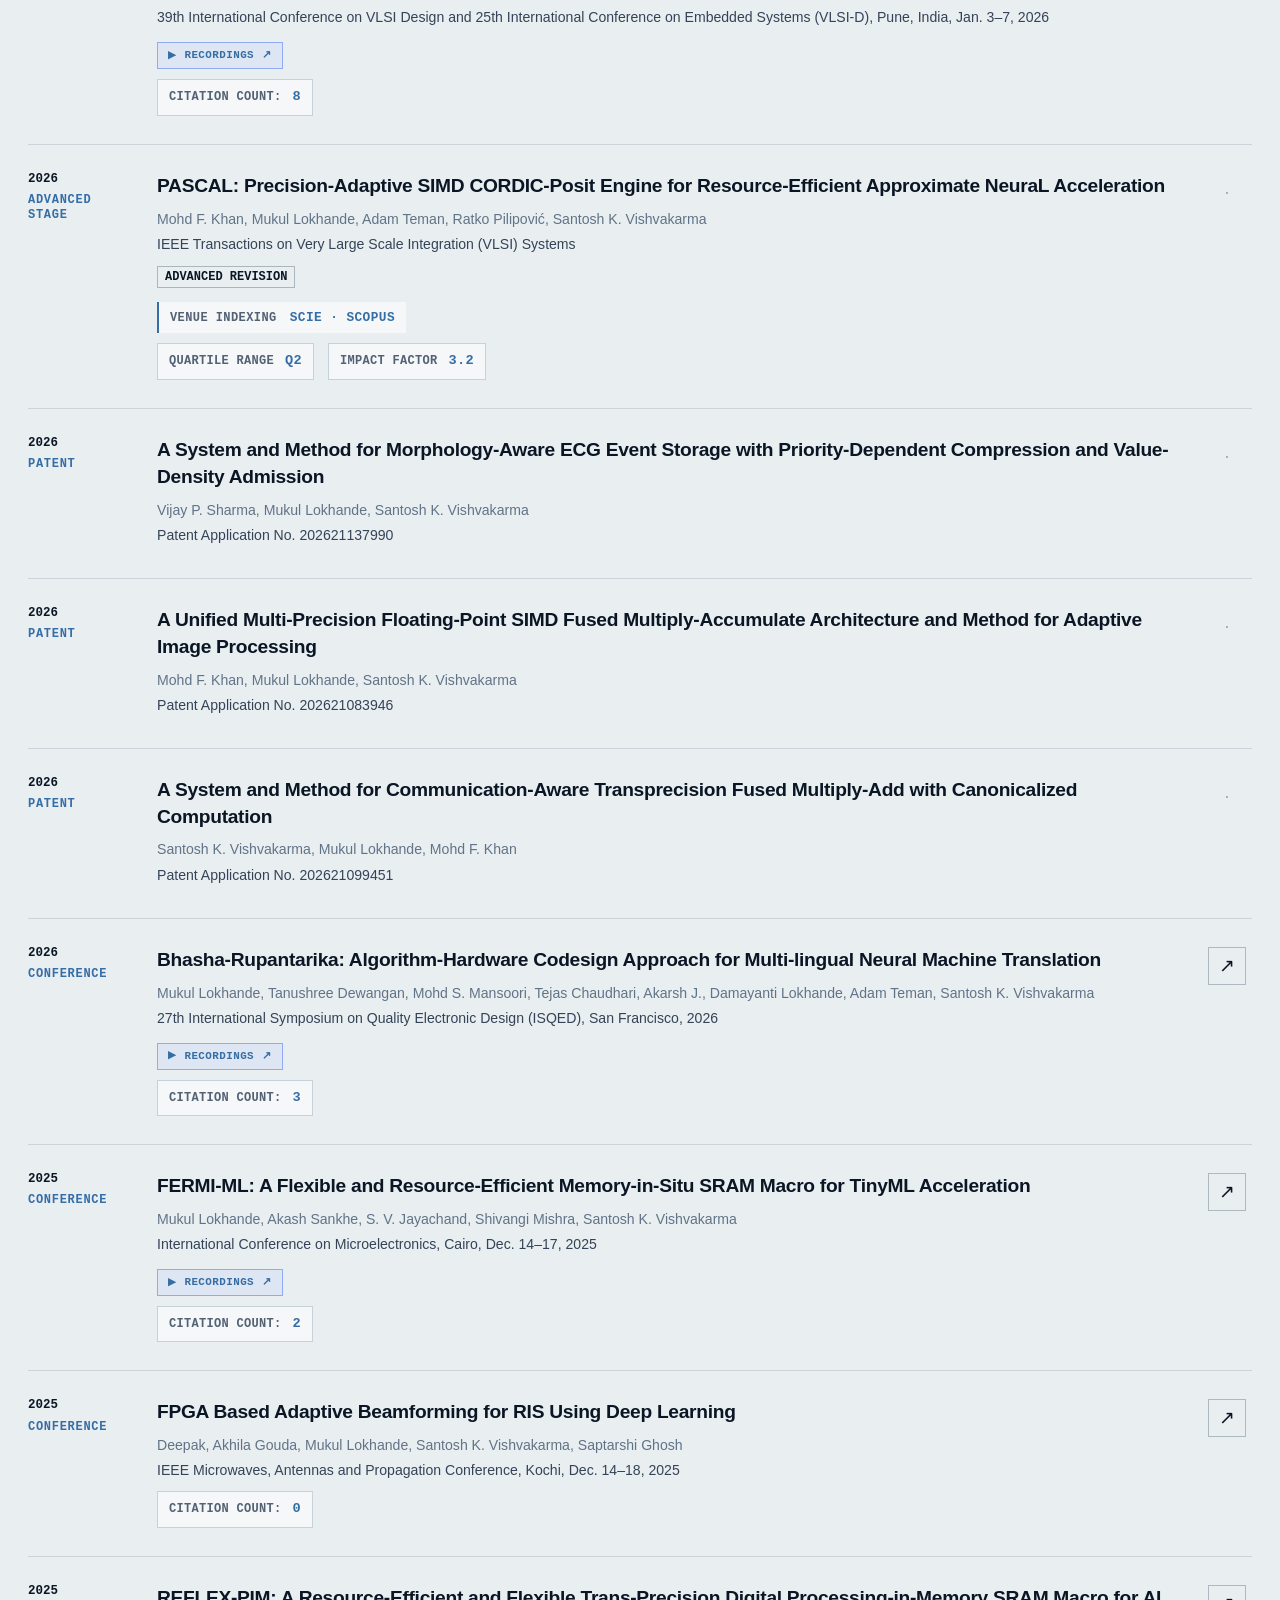
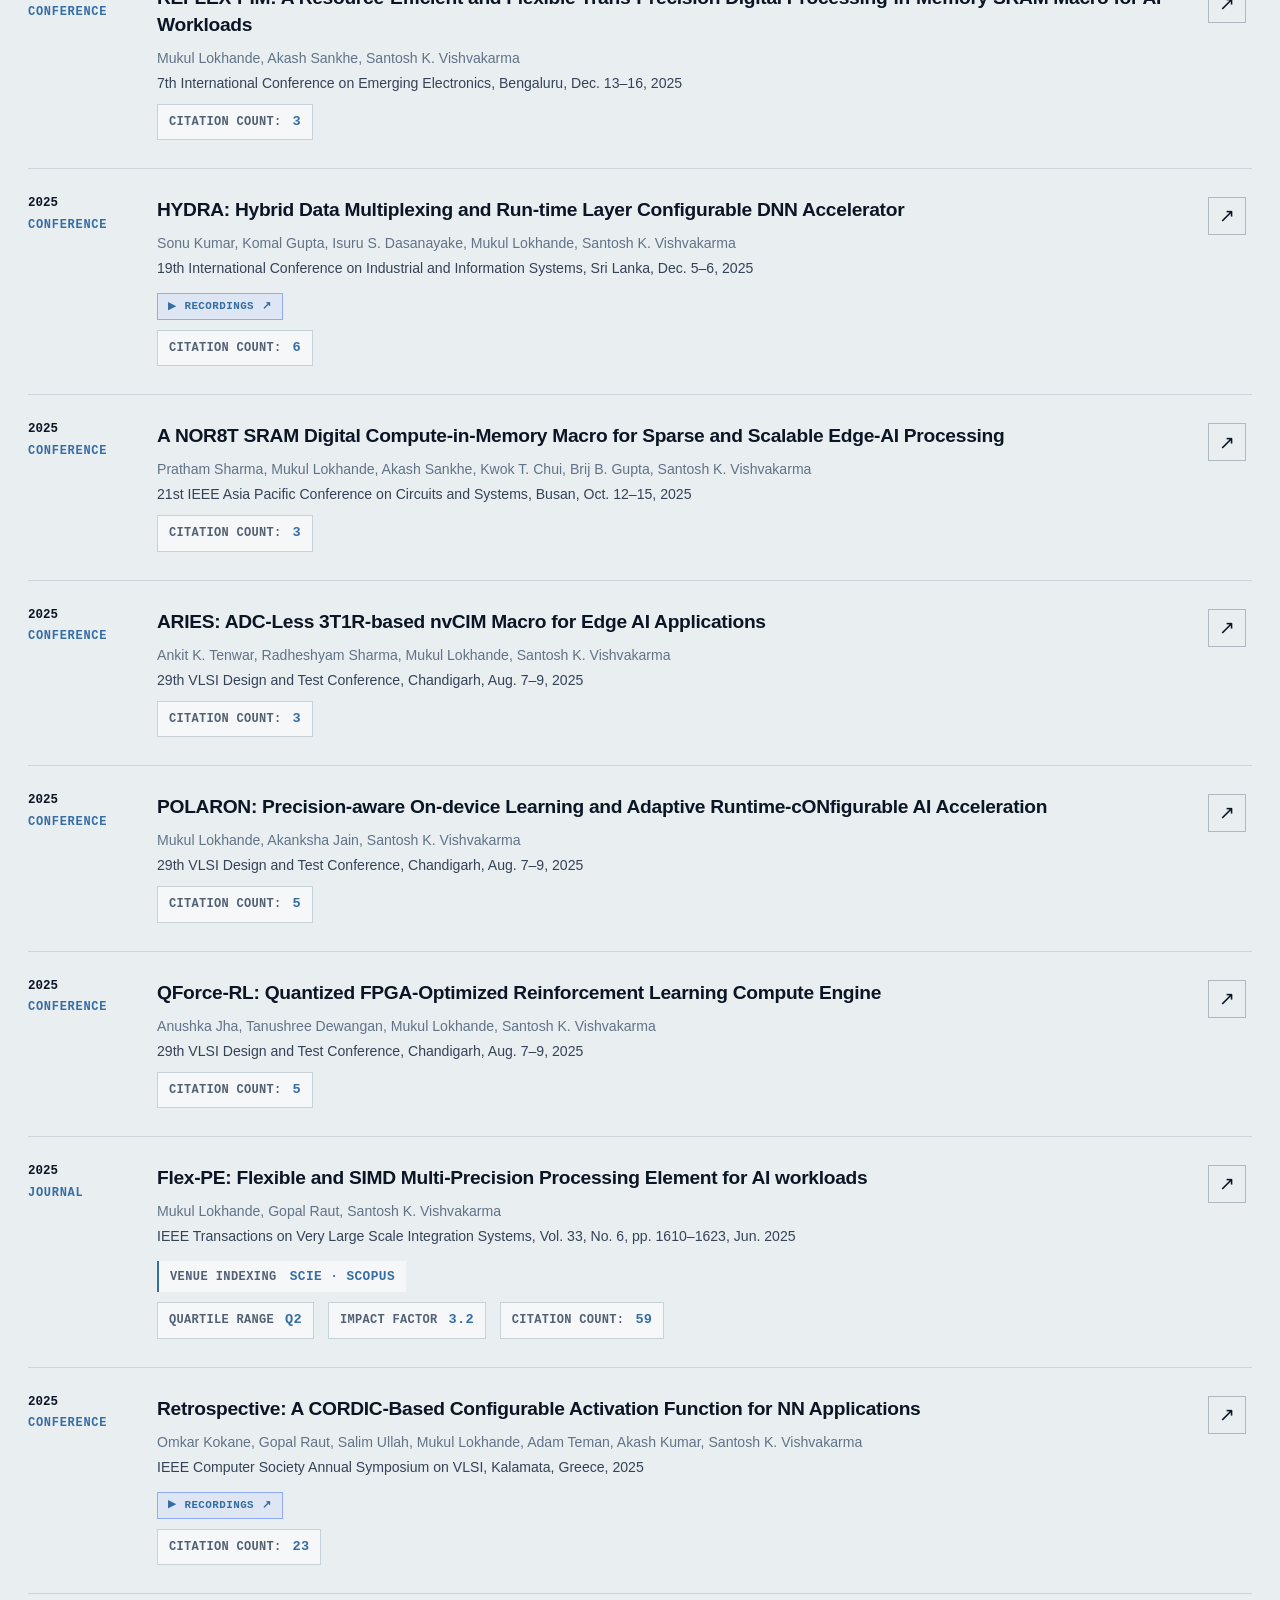
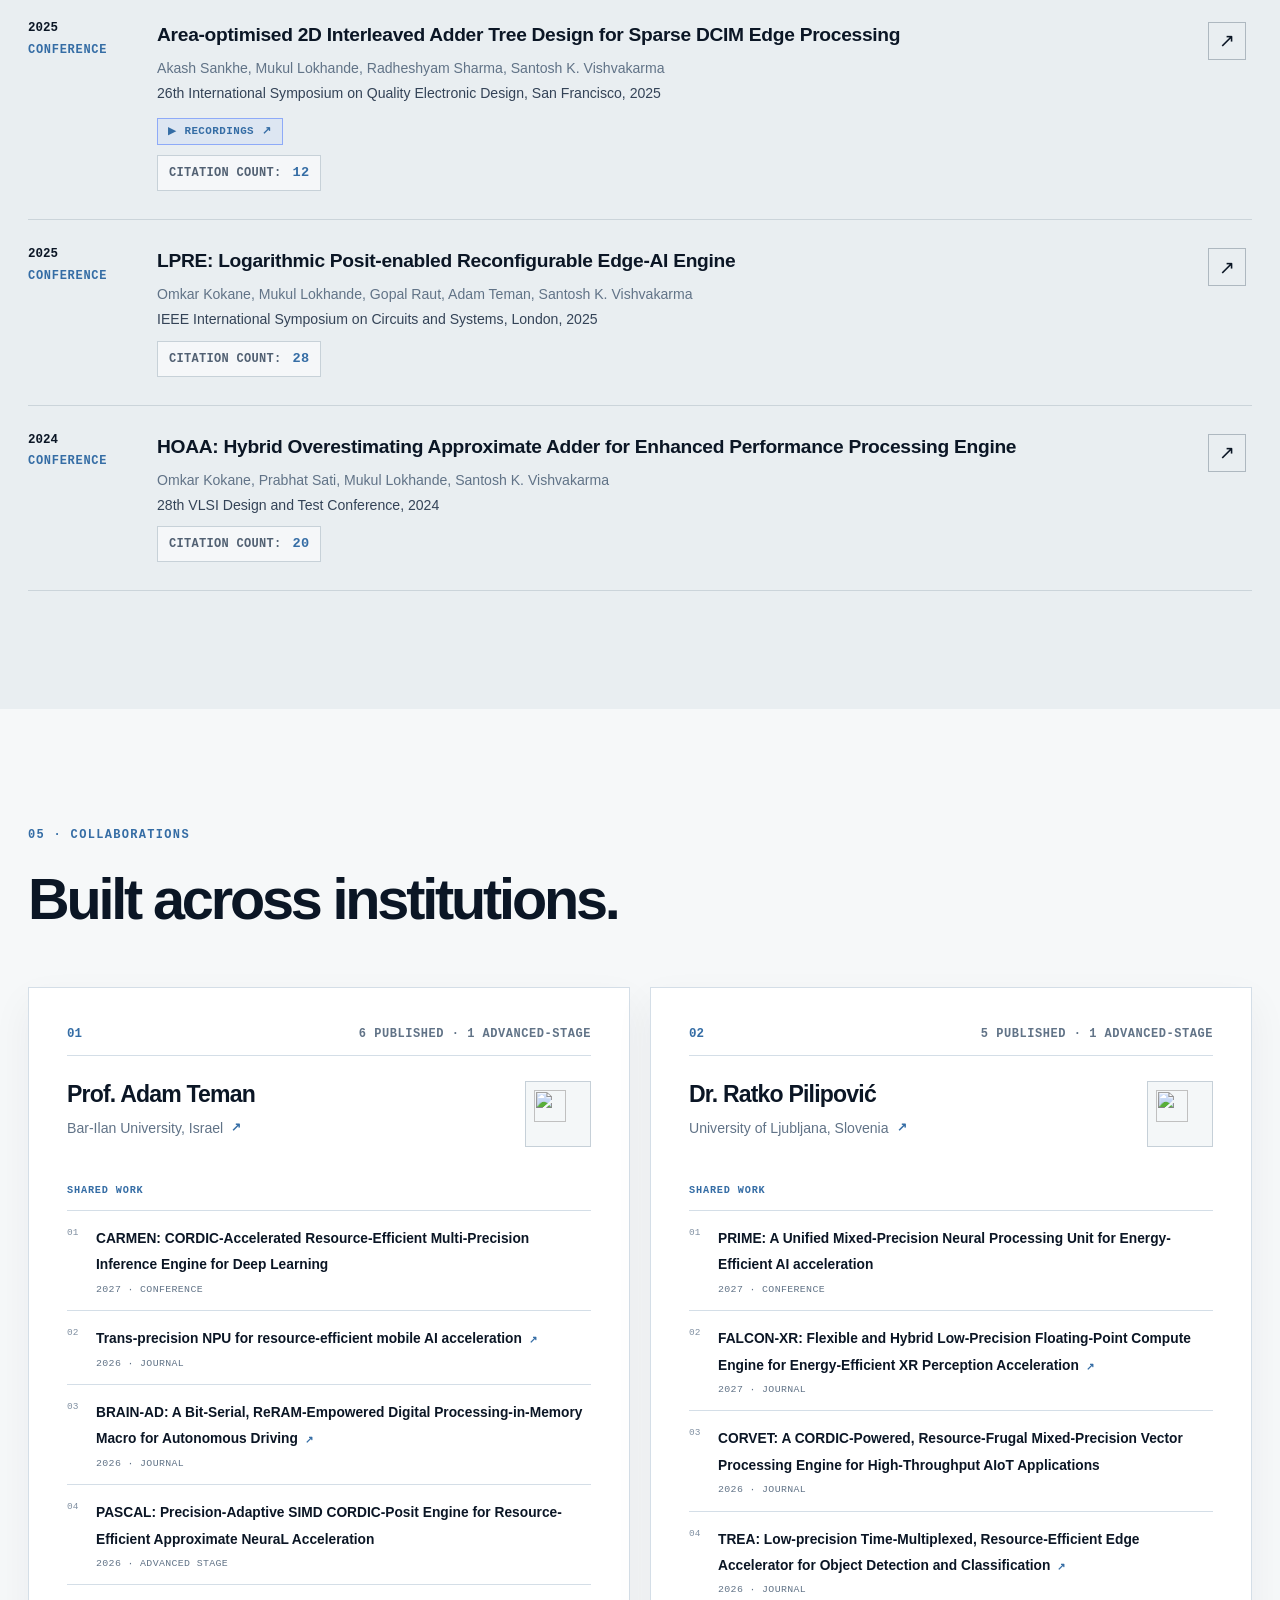
==== commit 61ad203b: "Update patent and publication counters for new ECG application" ====
--- a/index.html
+++ b/index.html
@@ -91,7 +91,7 @@
       <div><strong id="citation-total">203</strong><span>citations</span><small>Google Scholar</small></div>
       <div><strong id="h-index-total">6</strong><span>h-index</span><small>Google Scholar</small></div>
       <div><strong id="i10-index-total">5</strong><span>i10-index</span><small>Google Scholar</small></div>
-      <div><strong id="patent-total">2</strong><span>patents</span><small>filed applications</small></div>
+      <div><strong id="patent-total">3</strong><span>patents</span><small>filed applications</small></div>
       <div><strong>5</strong><span>silicon systems</span><small>28–180 nm CMOS</small></div><div class="visit-metric"><strong id="visitor-count" aria-live="polite">—</strong><span>site visits</span><small>Page views</small></div>
       <!-- One complete citation at a time; automatically selects recent acceptances from publications.js. -->
       <aside class="news-strip" aria-label="Recent paper acceptances">
@@ -174,11 +174,11 @@
           <label class="first-author-control publication-venue-control" for="publication-title-filter"><span>Publication Title</span><select id="publication-title-filter" aria-label="Filter by journal or conference name"><option value="all">All</option></select></label>
         </div>
         <div class="filter-stack">
-          <div class="filter-row"><span class="filter-label">Type</span><div class="filter-group" role="group" aria-label="Filter publications by type"><button class="filter type-filter active" type="button" data-filter="all" aria-pressed="true">All <span>40</span></button><button class="filter type-filter" type="button" data-filter="journal" aria-pressed="false">Journals <span>11</span></button><button class="filter type-filter" type="button" data-filter="conference" aria-pressed="false">Conferences <span>26</span></button><button class="filter type-filter" type="button" data-filter="patent" aria-pressed="false">Patents <span>2</span></button><button class="filter type-filter" type="button" data-filter="advanced" aria-pressed="false">Advanced stage <span>1</span></button></div></div>
-          <div class="filter-row"><span class="filter-label">Year</span><div class="filter-group year-filter-group" role="group" aria-label="Filter publications by year"><button class="filter year-filter active" type="button" data-year="all" aria-pressed="true">All years <span>40</span></button><button class="filter year-filter" type="button" data-year="2027" aria-pressed="false">2027 <span>4</span></button><button class="filter year-filter" type="button" data-year="2026" aria-pressed="false">2026 <span>23</span></button><button class="filter year-filter" type="button" data-year="2025" aria-pressed="false">2025 <span>12</span></button><button class="filter year-filter" type="button" data-year="2024" aria-pressed="false">2024 <span>1</span></button></div></div>
-        </div>
-      </div>
-      <div class="publication-summary"><span id="result-count">40 works</span><span>Latest verified journal indexing and metrics</span></div><div class="publication-list" id="publication-list" aria-live="polite"></div><p class="empty-state" id="empty-state" hidden>No publications match that search.</p>
+          <div class="filter-row"><span class="filter-label">Type</span><div class="filter-group" role="group" aria-label="Filter publications by type"><button class="filter type-filter active" type="button" data-filter="all" aria-pressed="true">All <span>41</span></button><button class="filter type-filter" type="button" data-filter="journal" aria-pressed="false">Journals <span>11</span></button><button class="filter type-filter" type="button" data-filter="conference" aria-pressed="false">Conferences <span>26</span></button><button class="filter type-filter" type="button" data-filter="patent" aria-pressed="false">Patents <span>3</span></button><button class="filter type-filter" type="button" data-filter="advanced" aria-pressed="false">Advanced stage <span>1</span></button></div></div>
+          <div class="filter-row"><span class="filter-label">Year</span><div class="filter-group year-filter-group" role="group" aria-label="Filter publications by year"><button class="filter year-filter active" type="button" data-year="all" aria-pressed="true">All years <span>41</span></button><button class="filter year-filter" type="button" data-year="2027" aria-pressed="false">2027 <span>4</span></button><button class="filter year-filter" type="button" data-year="2026" aria-pressed="false">2026 <span>24</span></button><button class="filter year-filter" type="button" data-year="2025" aria-pressed="false">2025 <span>12</span></button><button class="filter year-filter" type="button" data-year="2024" aria-pressed="false">2024 <span>1</span></button></div></div>
+        </div>
+      </div>
+      <div class="publication-summary"><span id="result-count">41 works</span><span>Latest verified journal indexing and metrics</span></div><div class="publication-list" id="publication-list" aria-live="polite"></div><p class="empty-state" id="empty-state" hidden>No publications match that search.</p>
     </section>
 
     <section class="collaborations content-section" id="collaborations" aria-labelledby="collaborations-title">
@@ -198,7 +198,7 @@
 
   <footer><a class="brand" href="#top"><span class="brand-mark">ML</span><span>Mukul Lokhande</span></a><p>XR systems · reconfigurable computing · Edge AI</p><p>© <span id="year"></span> Mukul Lokhande</p></footer>
   <script src="publication-rules.js?v=0440de7de0c5"></script>
-  <script src="publications.js?v=20261121-citation"></script>
+  <script src="publications.js?v=20261123-ecg-patent"></script>
   <script src="index.js?v=20261121-scholar-sync"></script>
   <script src="news-strip.js?v=20261121-card"></script>
 </body>
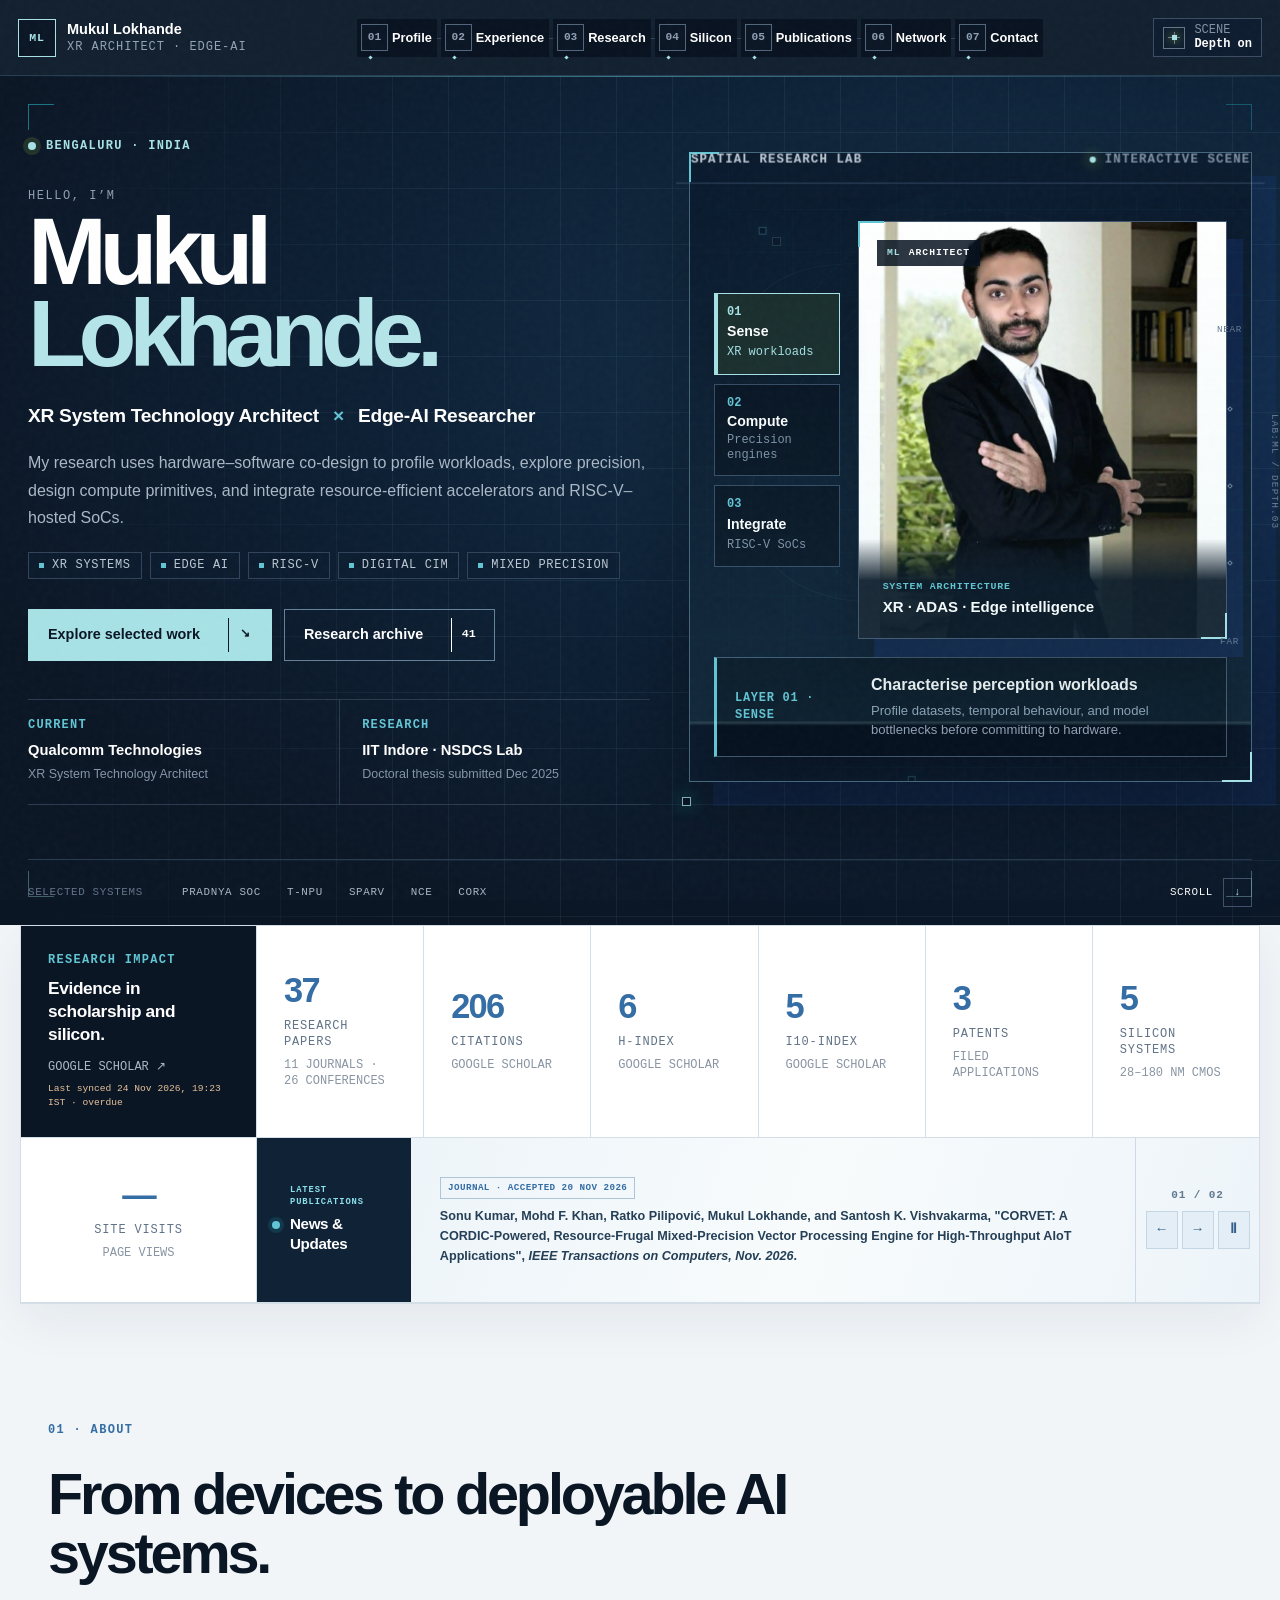
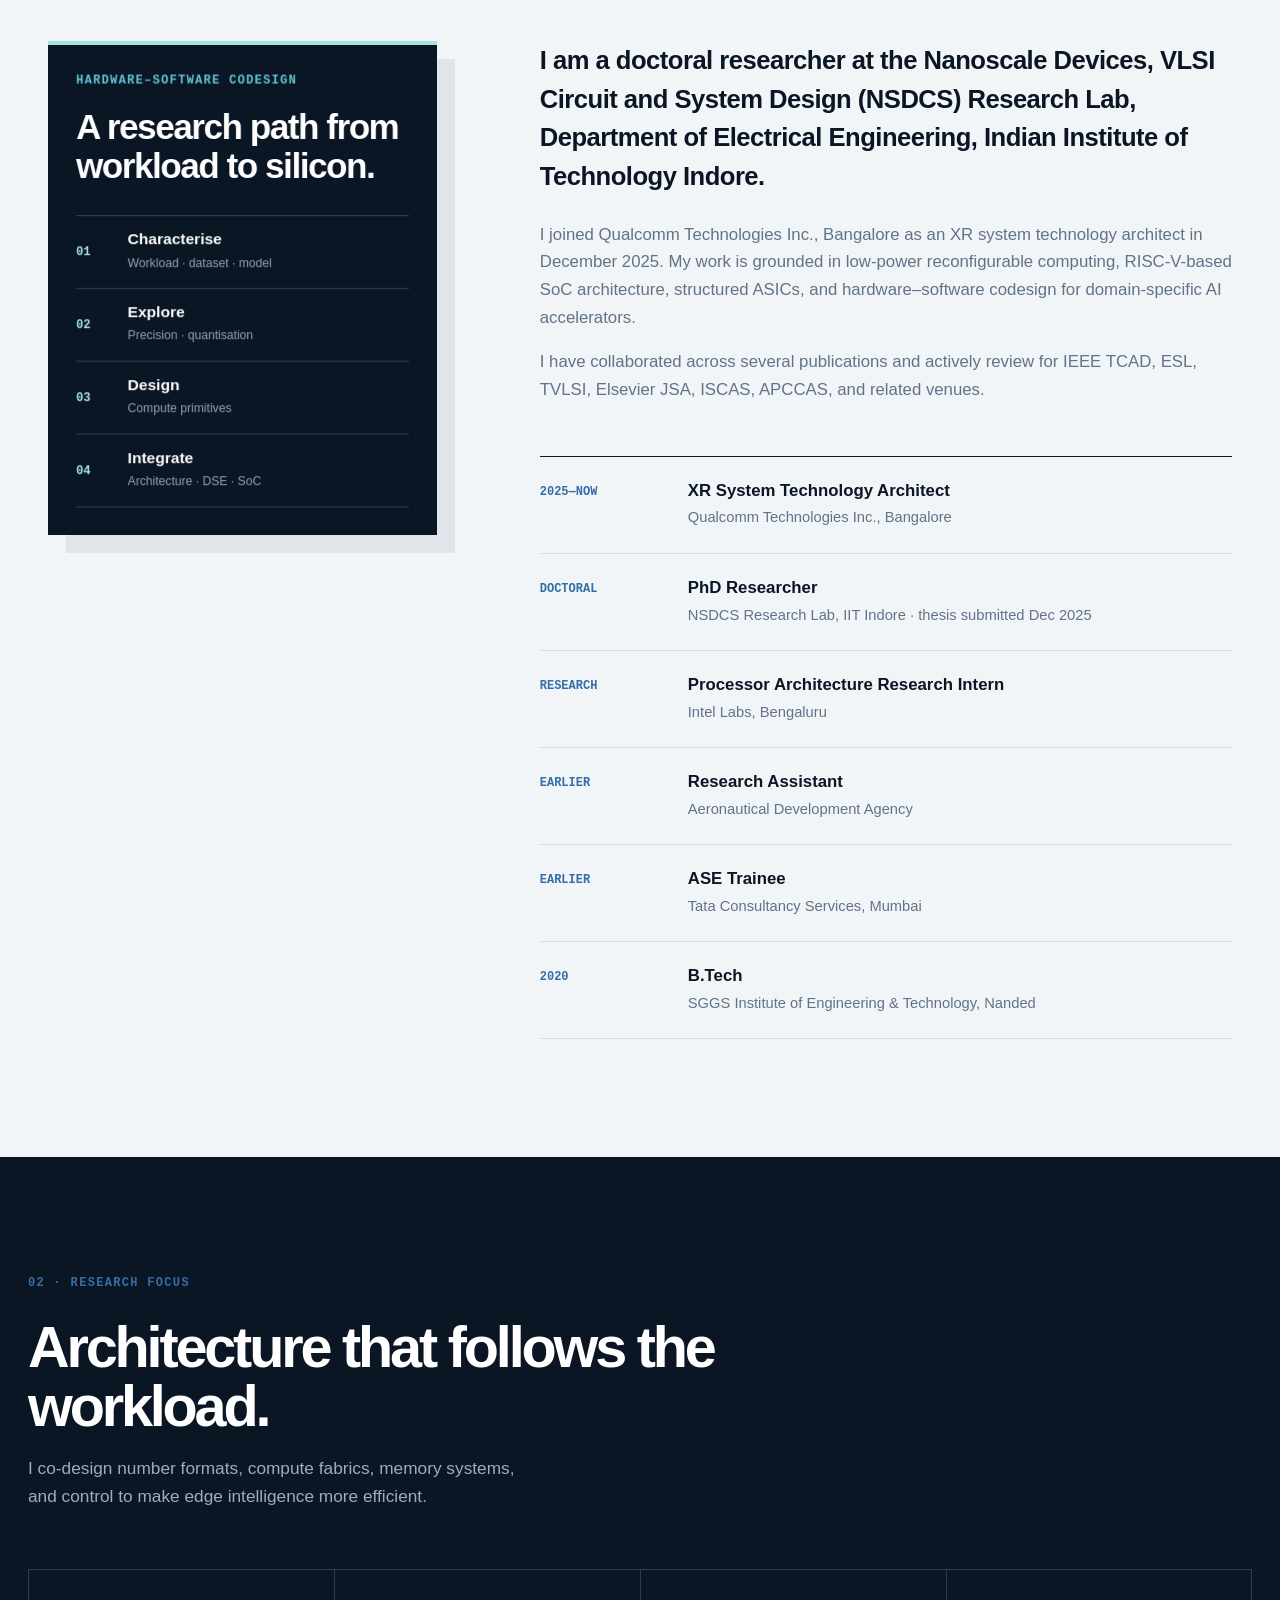
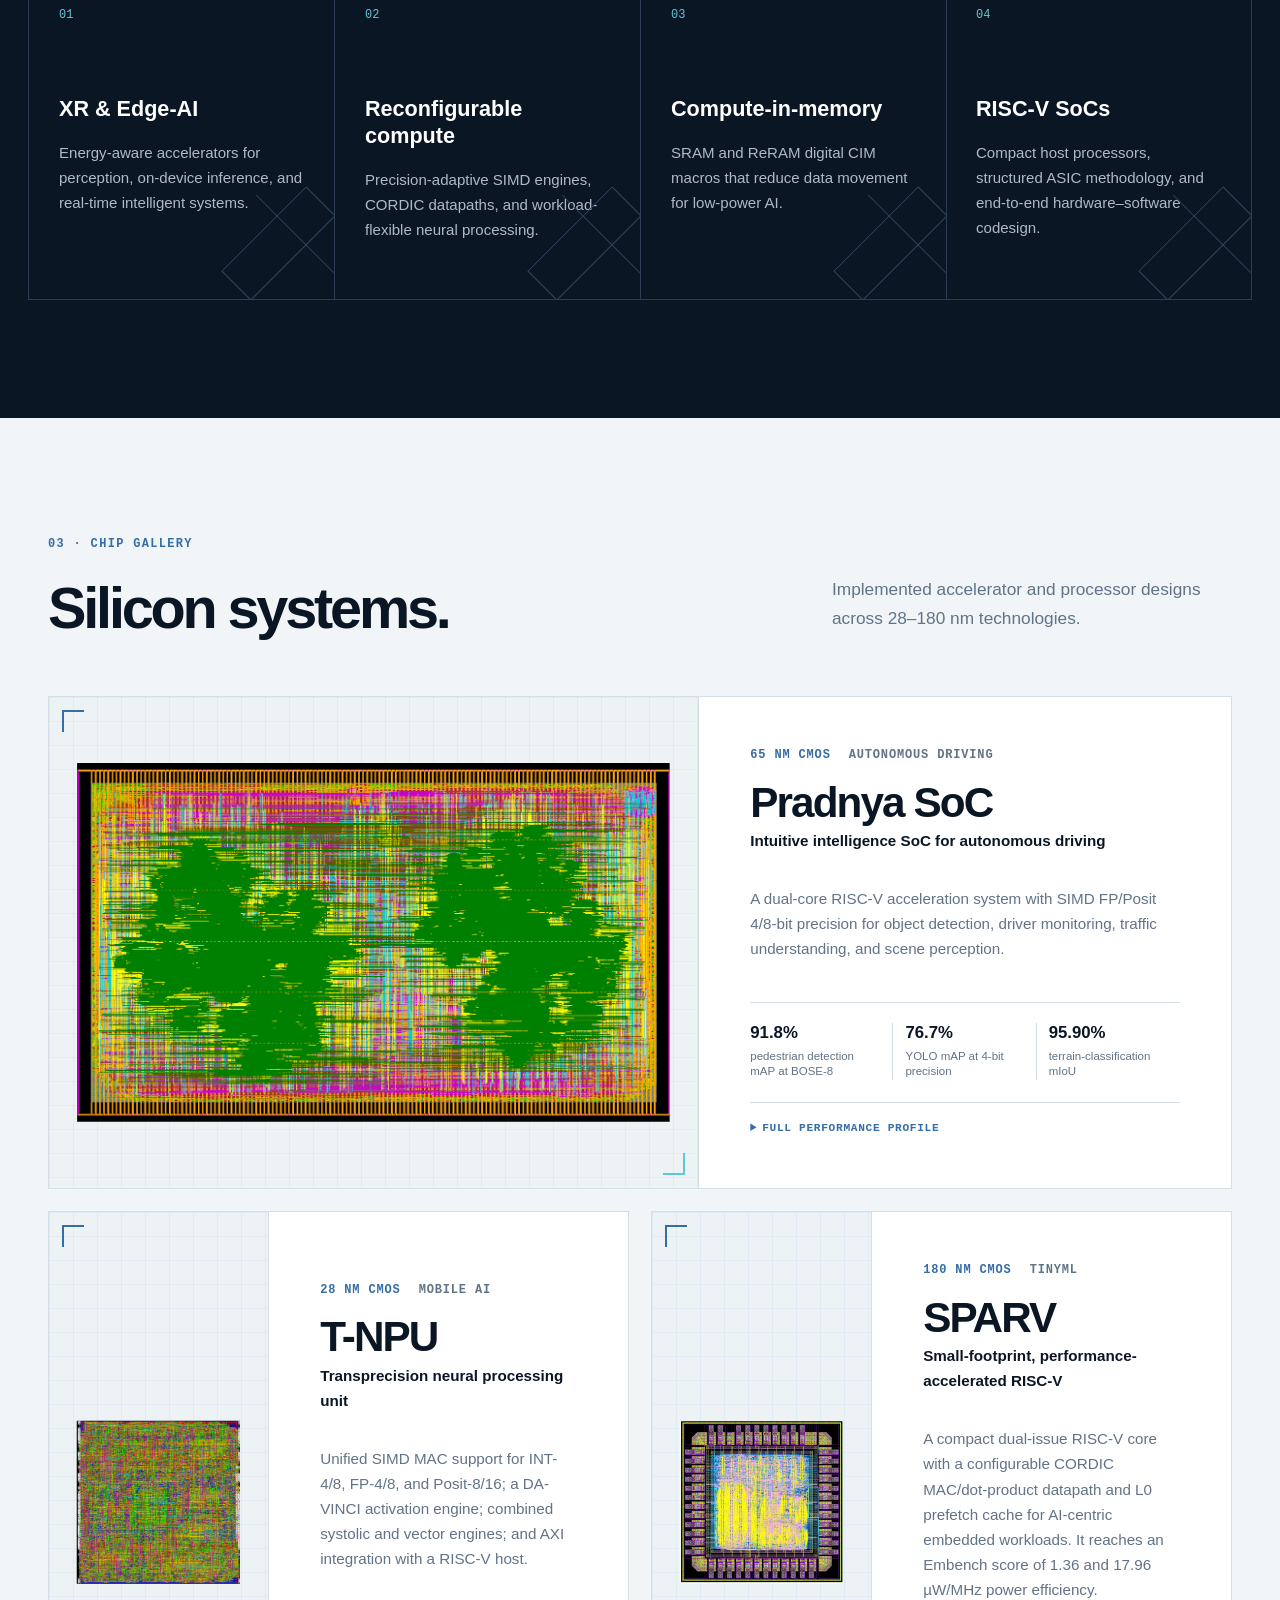
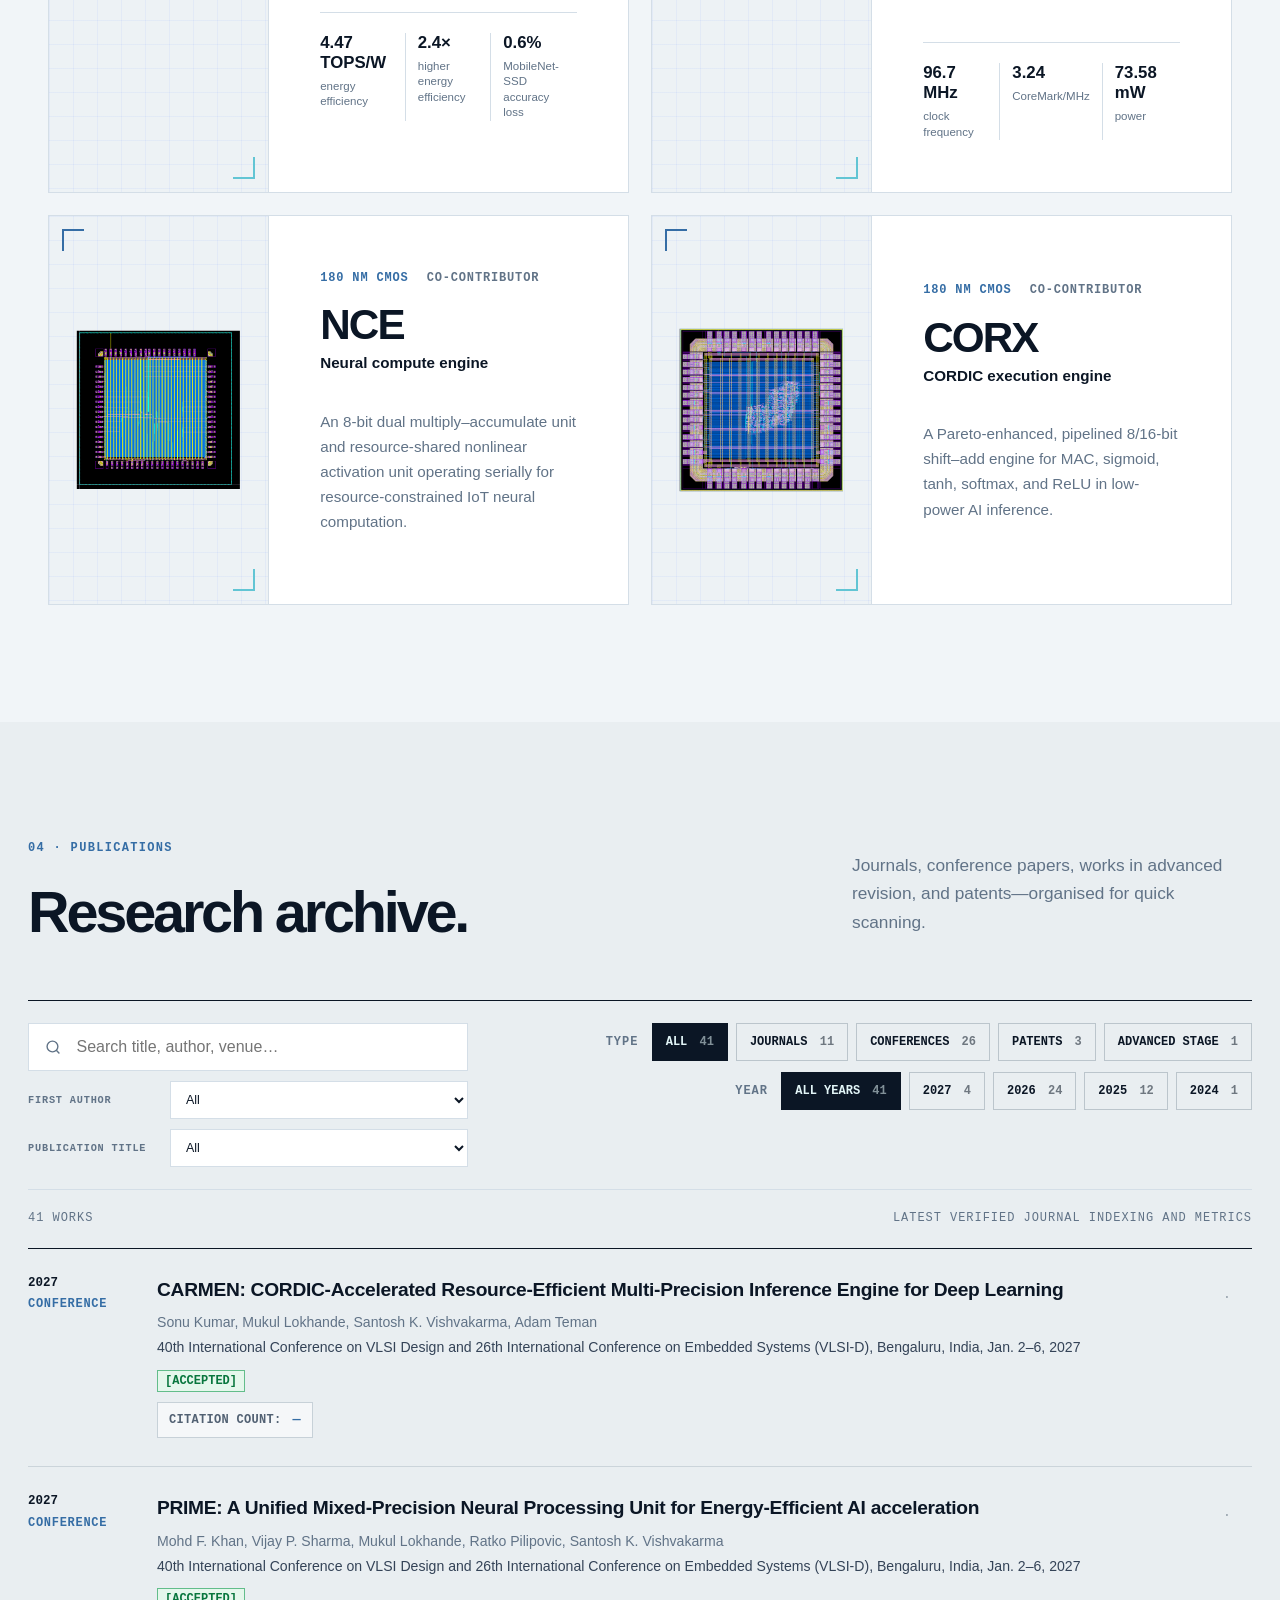
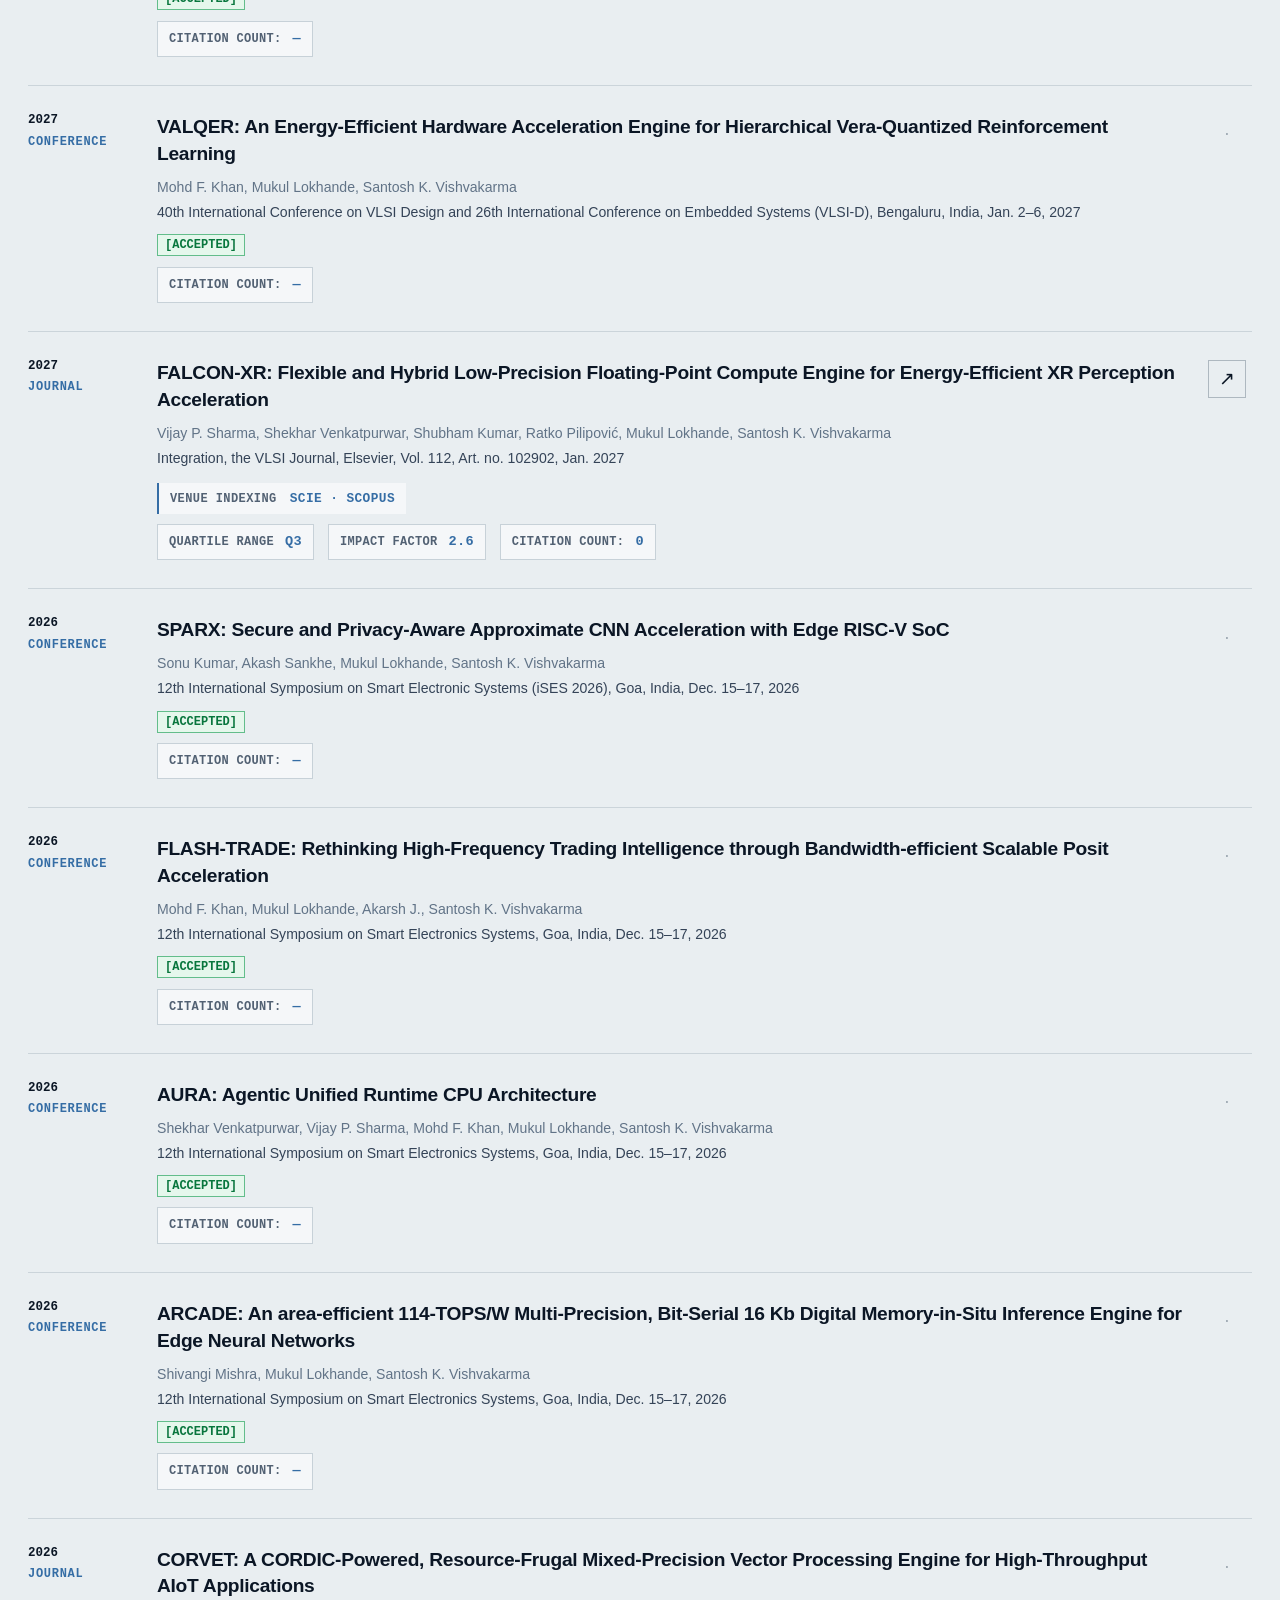
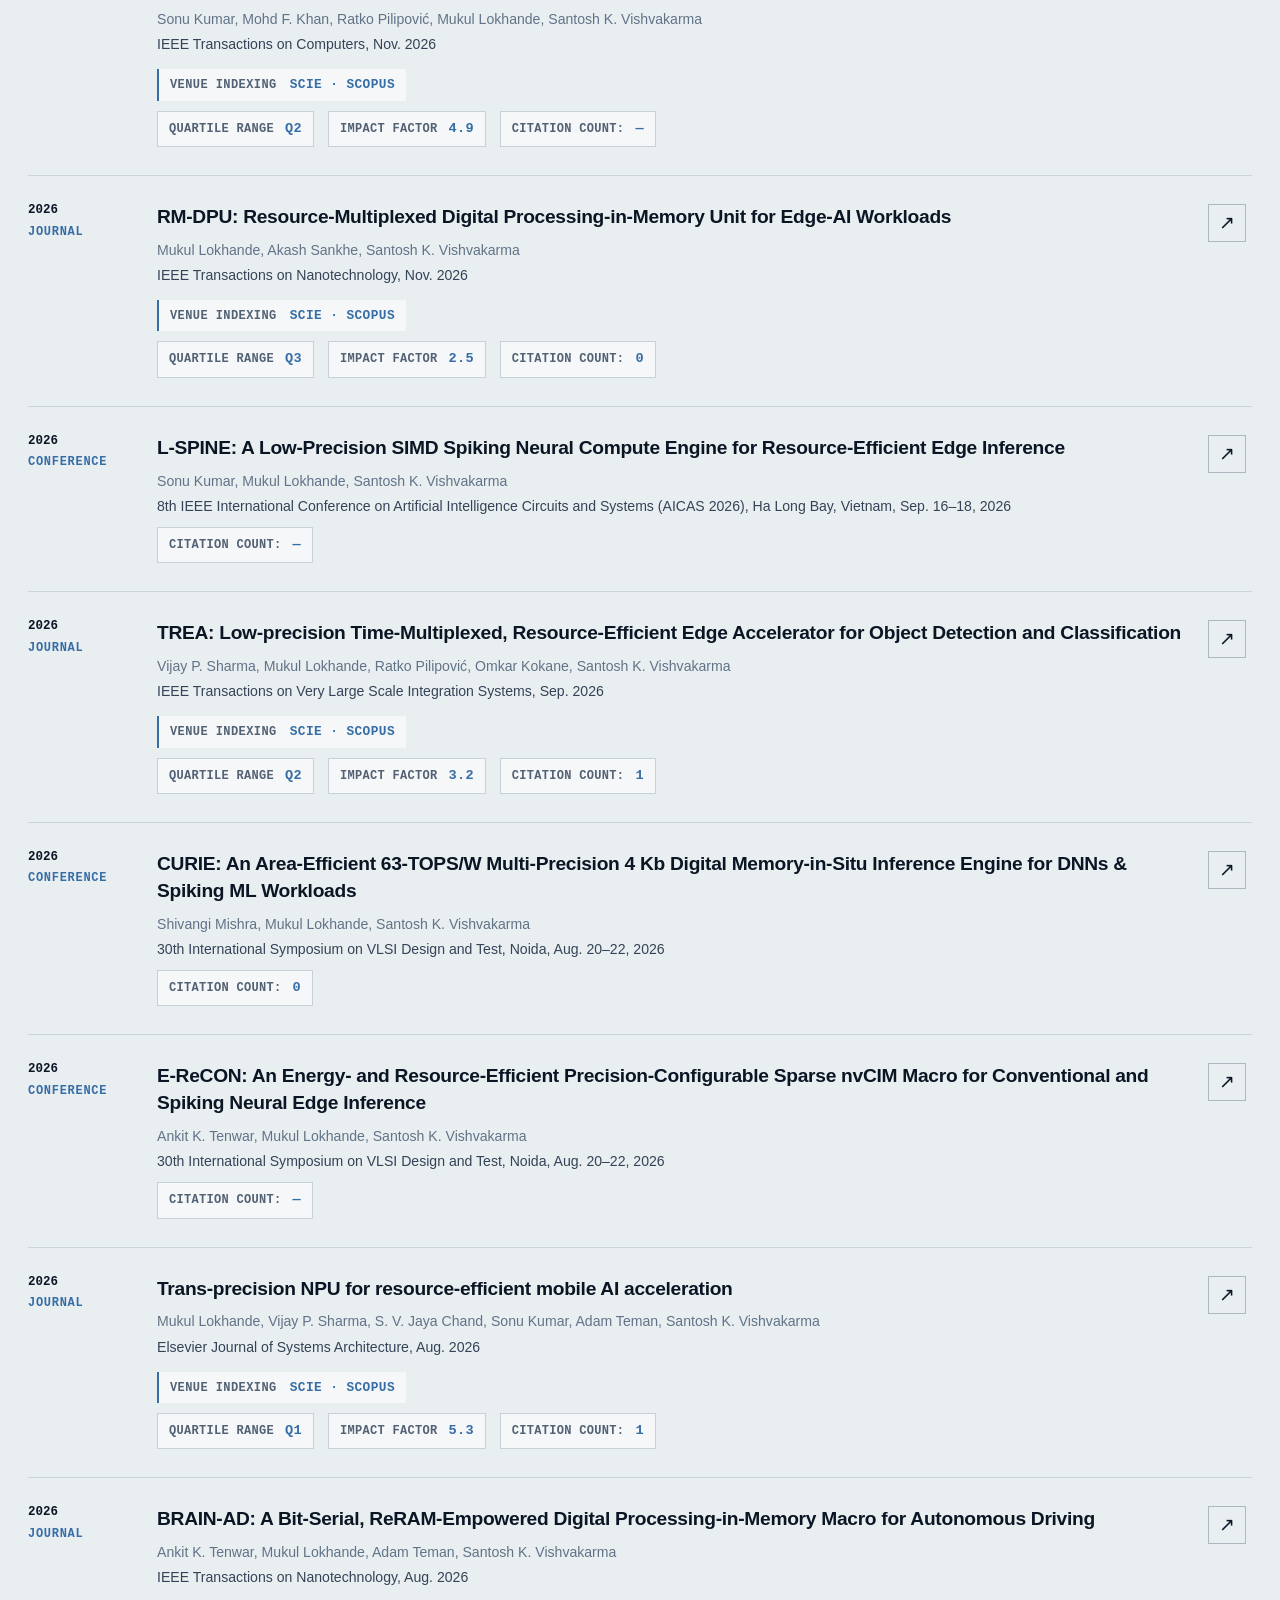
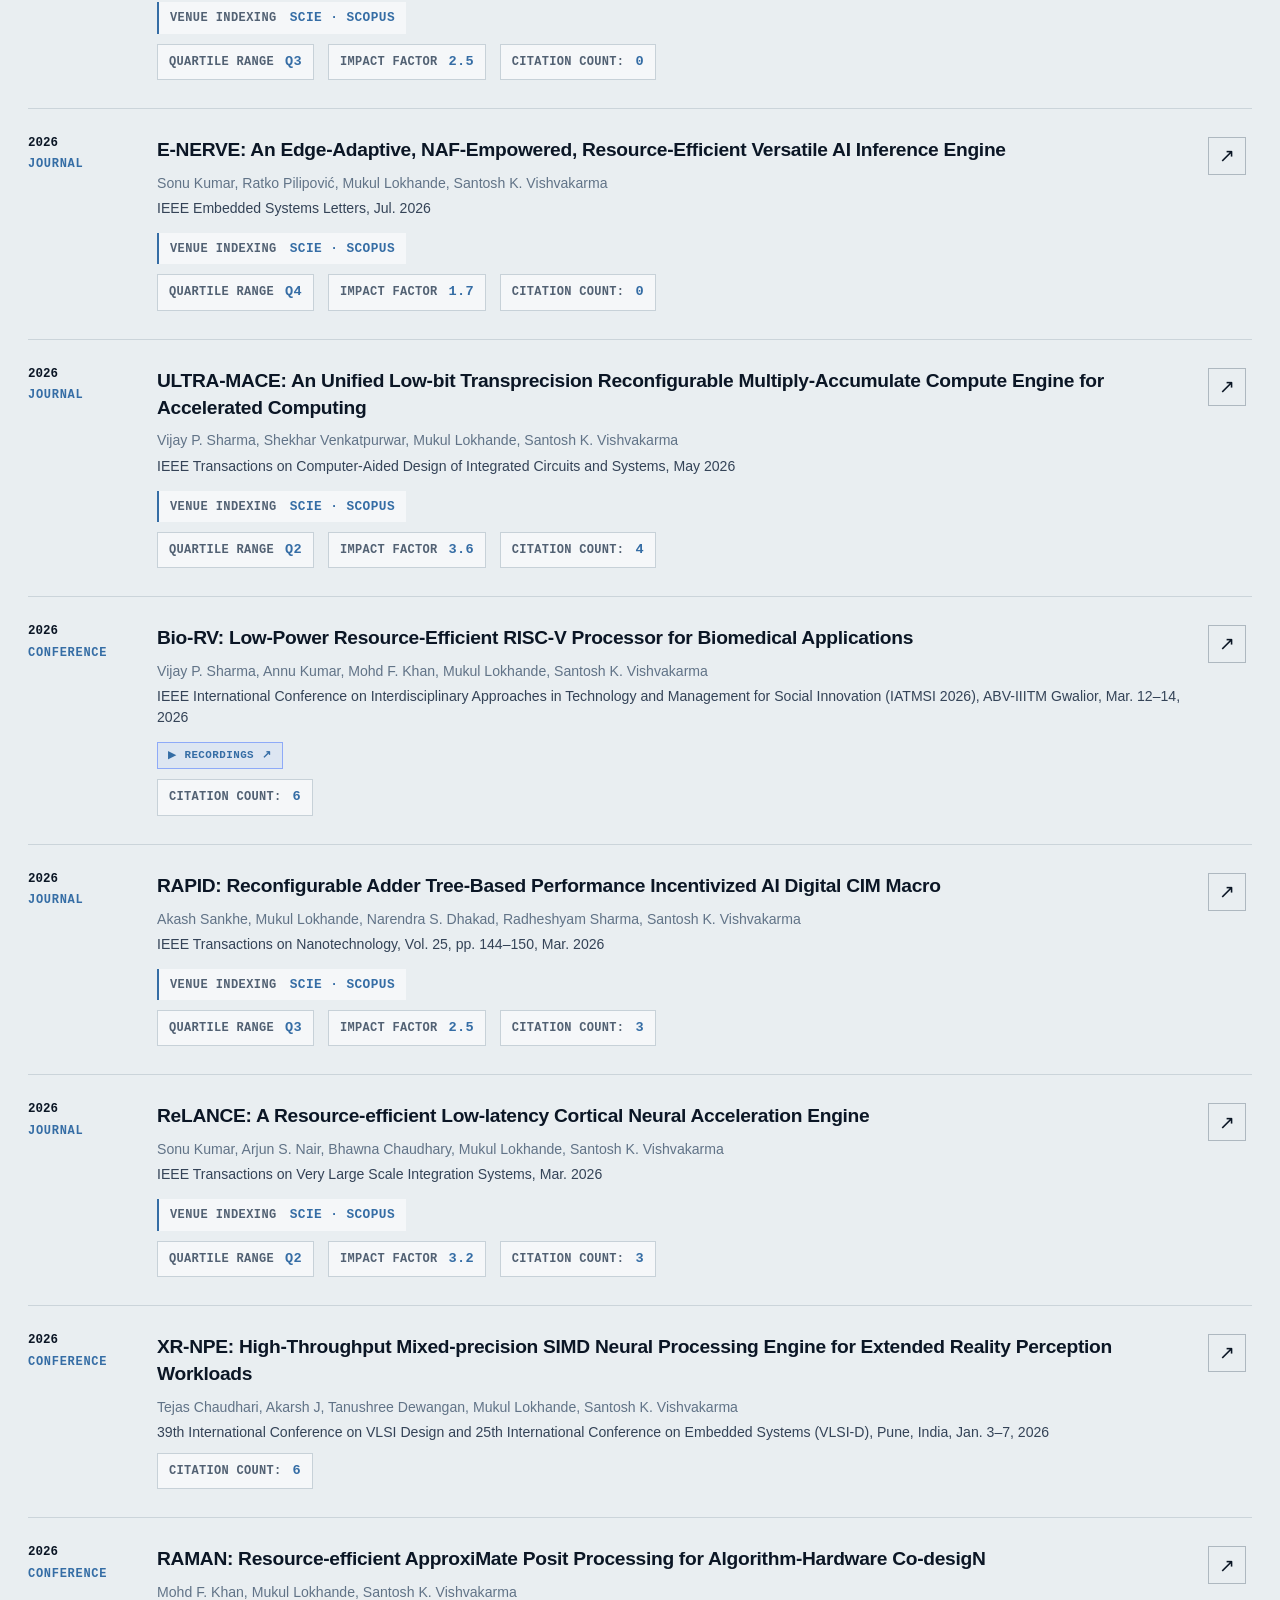
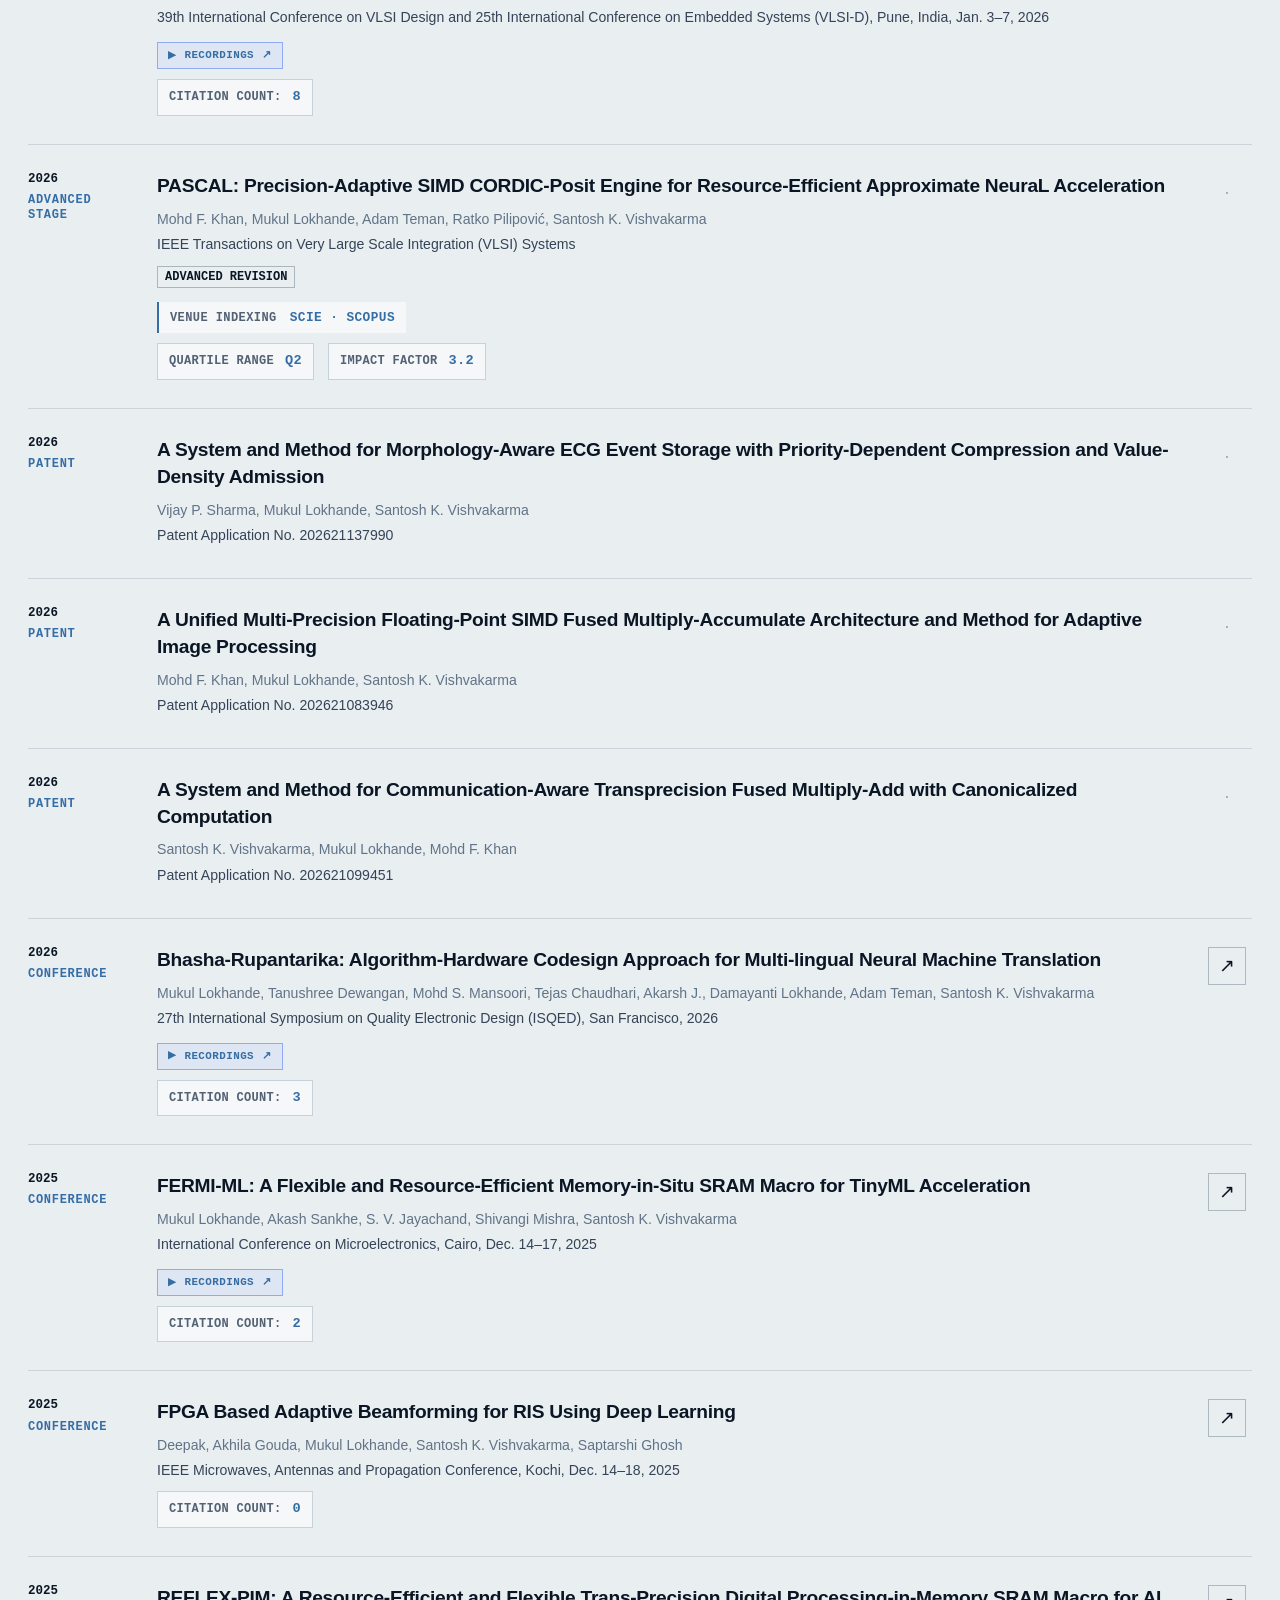
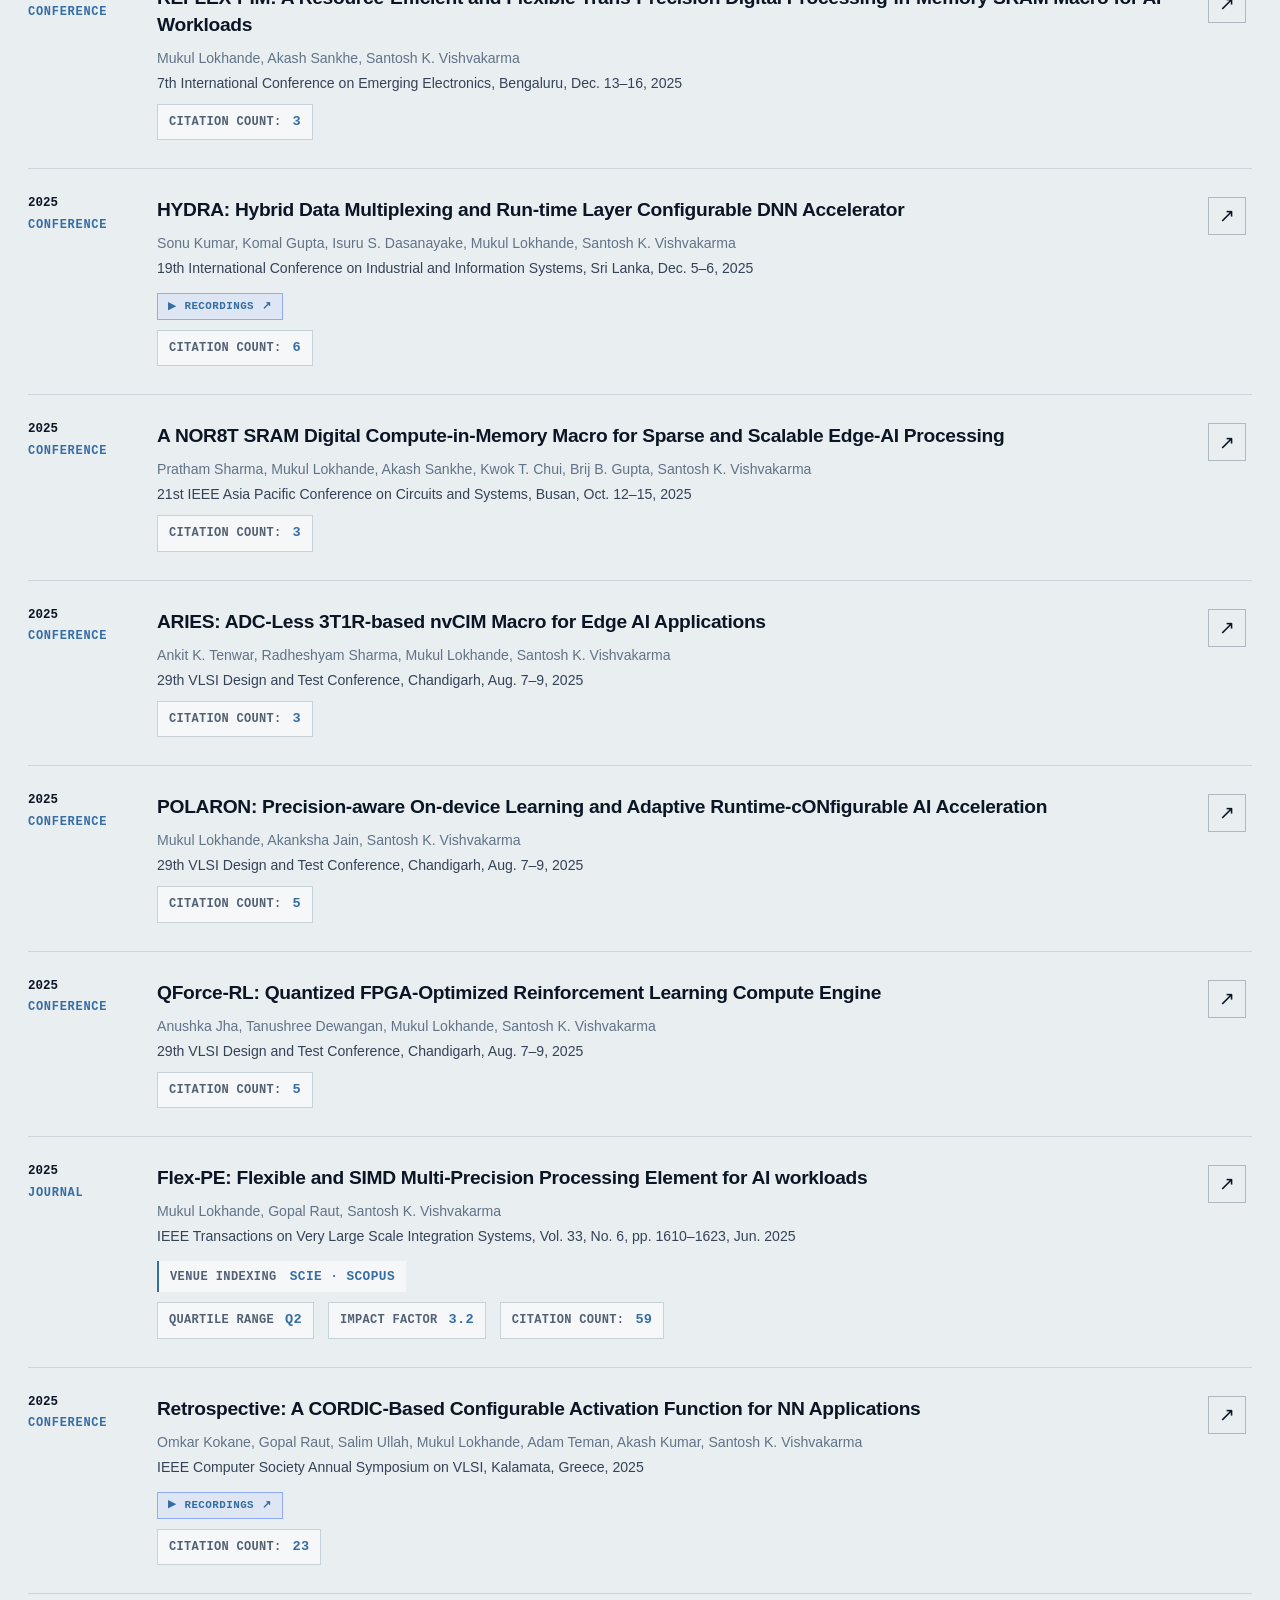
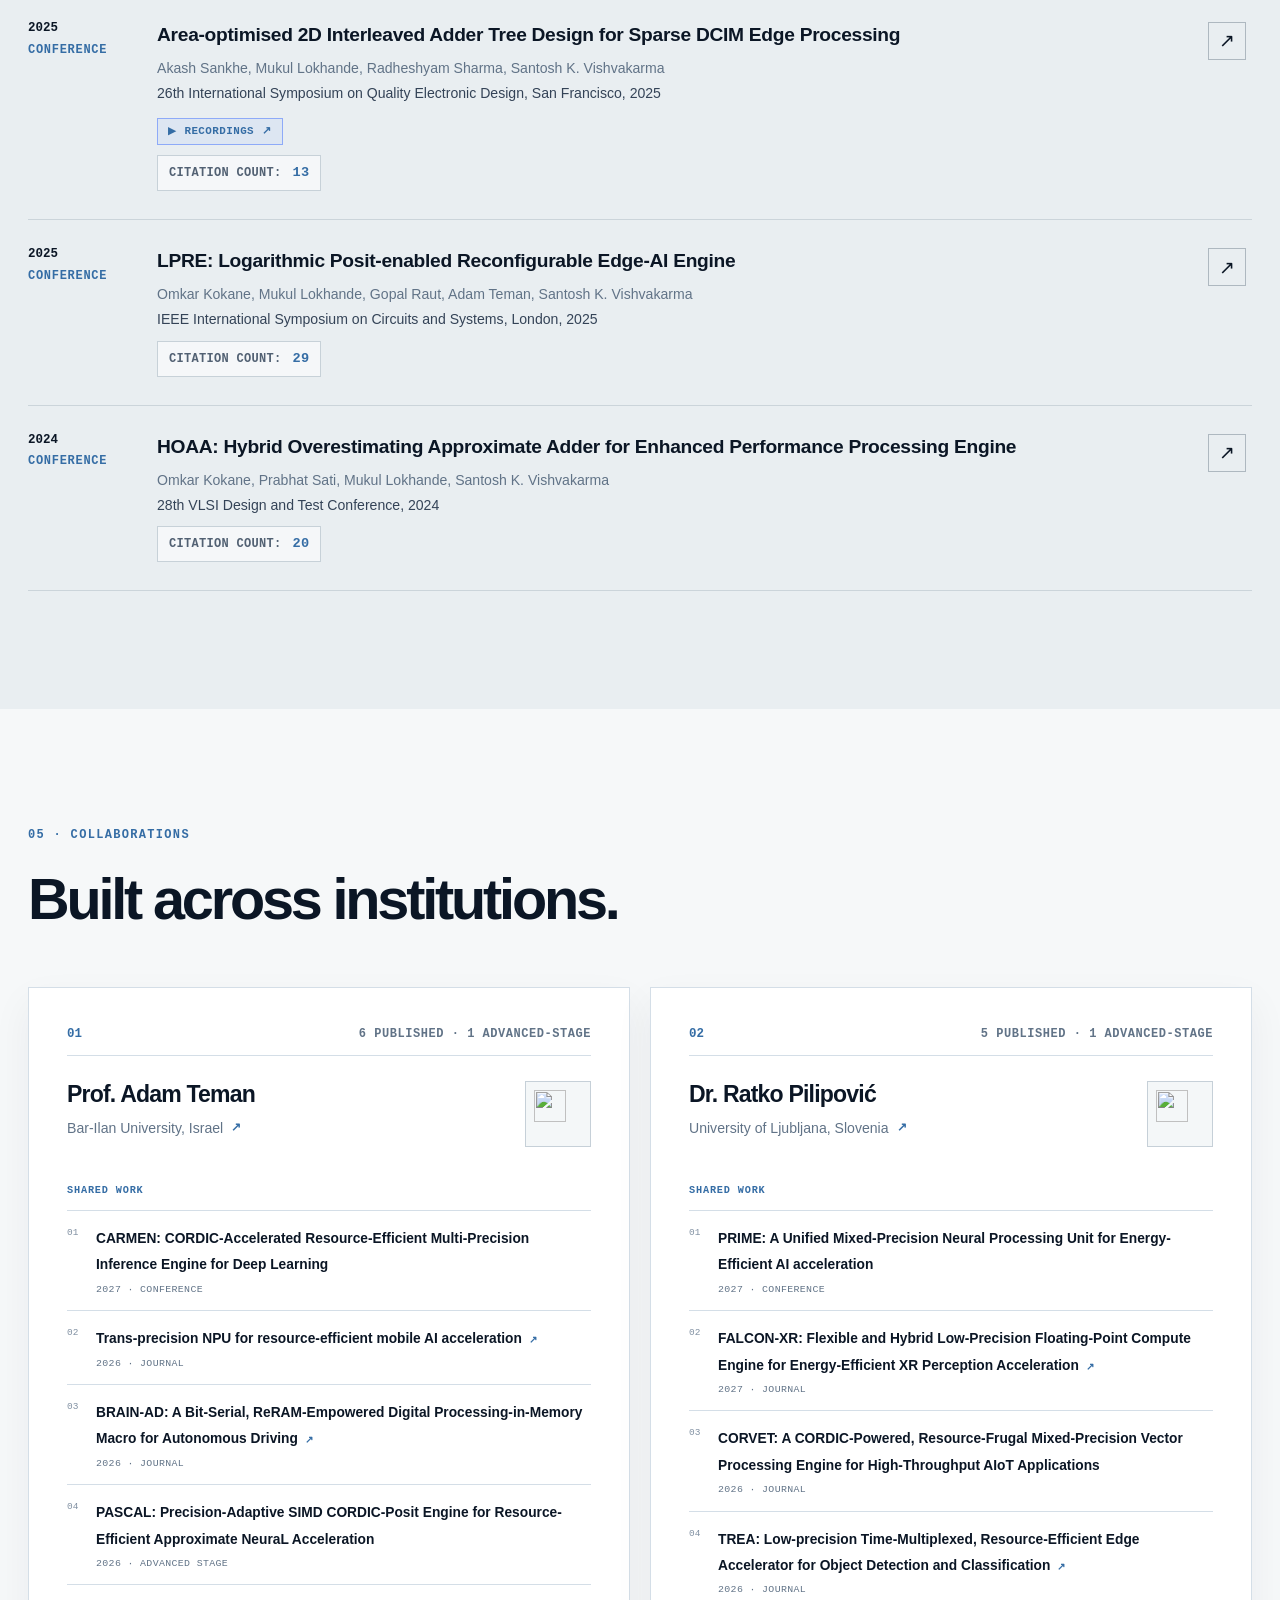
==== commit 736b56f6: "Sync Google Scholar metrics and homepage fallback" ====
--- a/index.html
+++ b/index.html
@@ -86,9 +86,9 @@
     </section>
 
     <section class="metrics-bar research-impact" aria-labelledby="impact-title">
-      <div class="impact-heading"><p>Research impact</p><h2 id="impact-title">Evidence in scholarship and silicon.</h2><a href="https://scholar.google.com/citations?user=qqAsAJ4AAAAJ&amp;hl=en&amp;oi=ao" target="_blank" rel="noreferrer">Google Scholar ↗</a><small class="scholar-sync-status" id="scholar-updated-at">Last synced 23 Nov 2026, 18:36 IST</small></div>
+      <div class="impact-heading"><p>Research impact</p><h2 id="impact-title">Evidence in scholarship and silicon.</h2><a href="https://scholar.google.com/citations?user=qqAsAJ4AAAAJ&amp;hl=en&amp;oi=ao" target="_blank" rel="noreferrer">Google Scholar ↗</a><small class="scholar-sync-status" id="scholar-updated-at">Last synced 24 Nov 2026, 19:23 IST</small></div>
       <div><strong id="paper-total">37</strong><span>research papers</span><small id="paper-breakdown">11 journals · 26 conferences</small></div>
-      <div><strong id="citation-total">203</strong><span>citations</span><small>Google Scholar</small></div>
+      <div><strong id="citation-total">206</strong><span>citations</span><small>Google Scholar</small></div>
       <div><strong id="h-index-total">6</strong><span>h-index</span><small>Google Scholar</small></div>
       <div><strong id="i10-index-total">5</strong><span>i10-index</span><small>Google Scholar</small></div>
       <div><strong id="patent-total">3</strong><span>patents</span><small>filed applications</small></div>
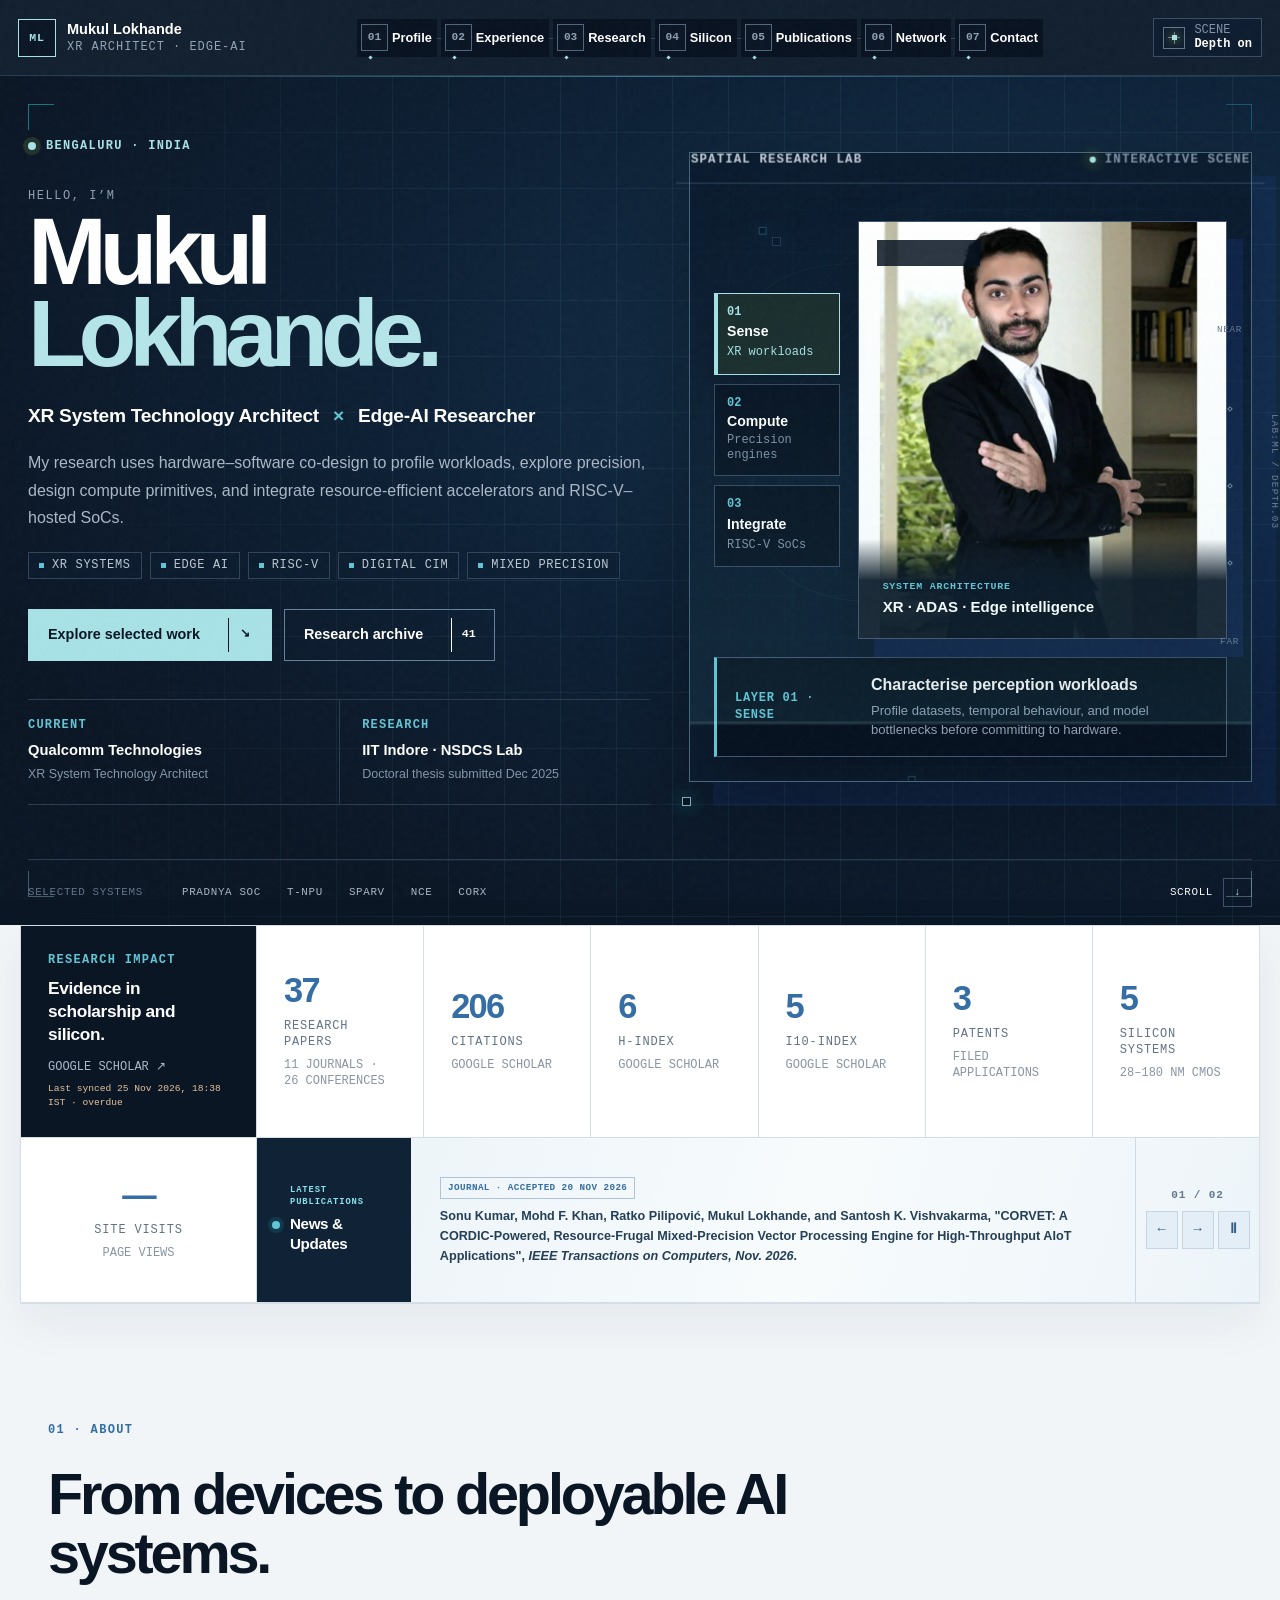
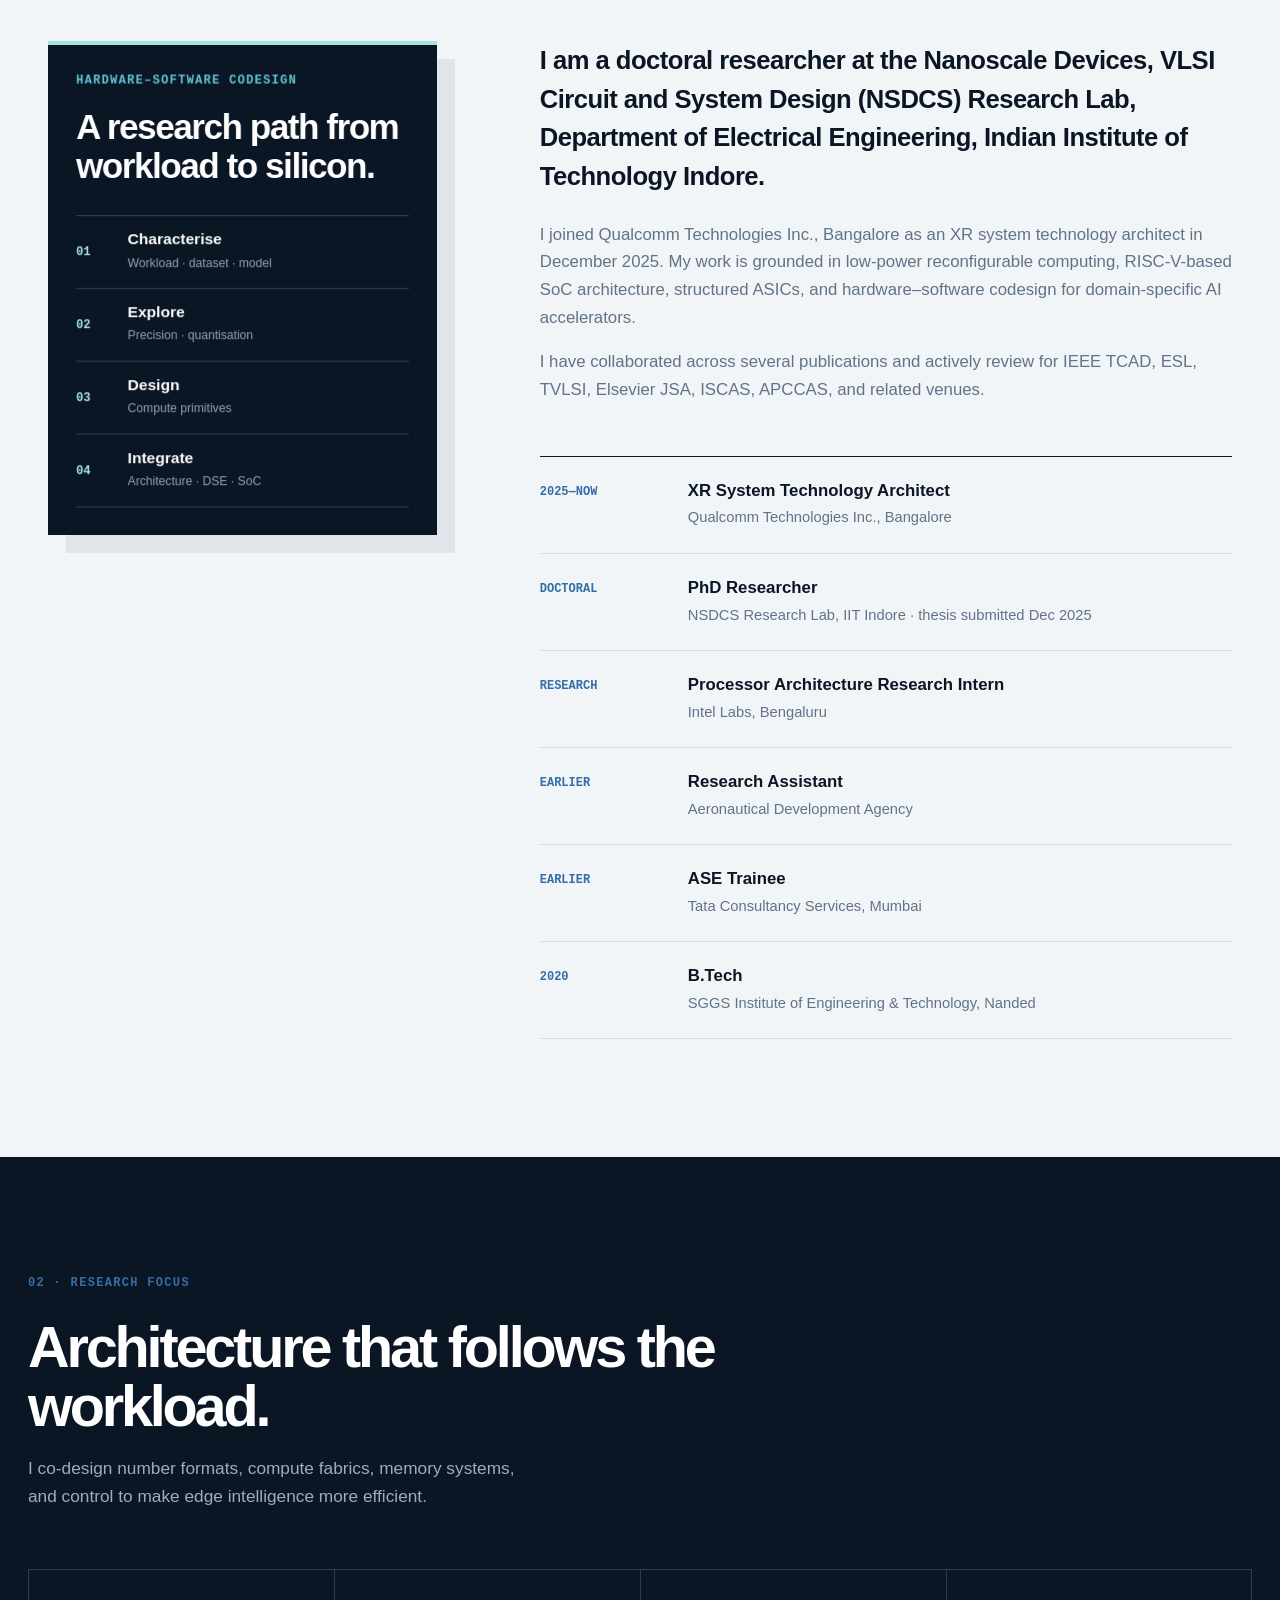
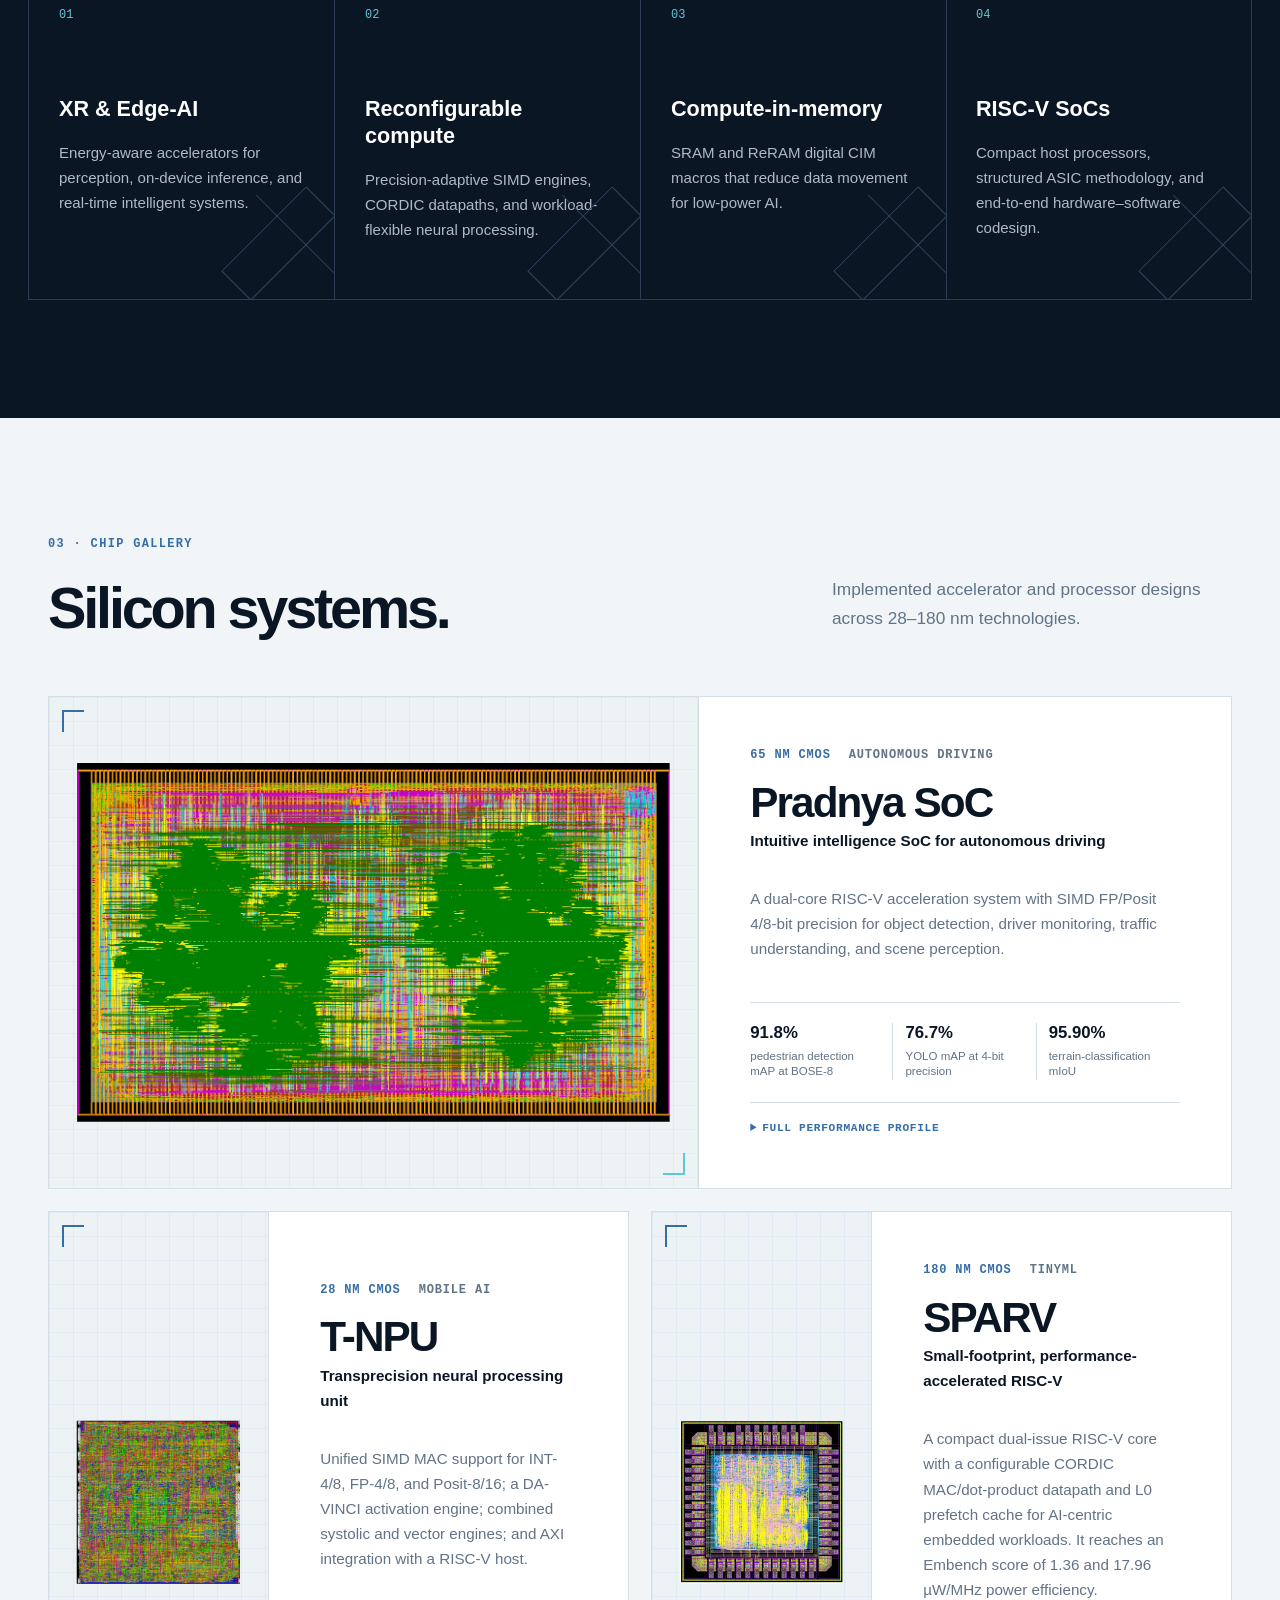
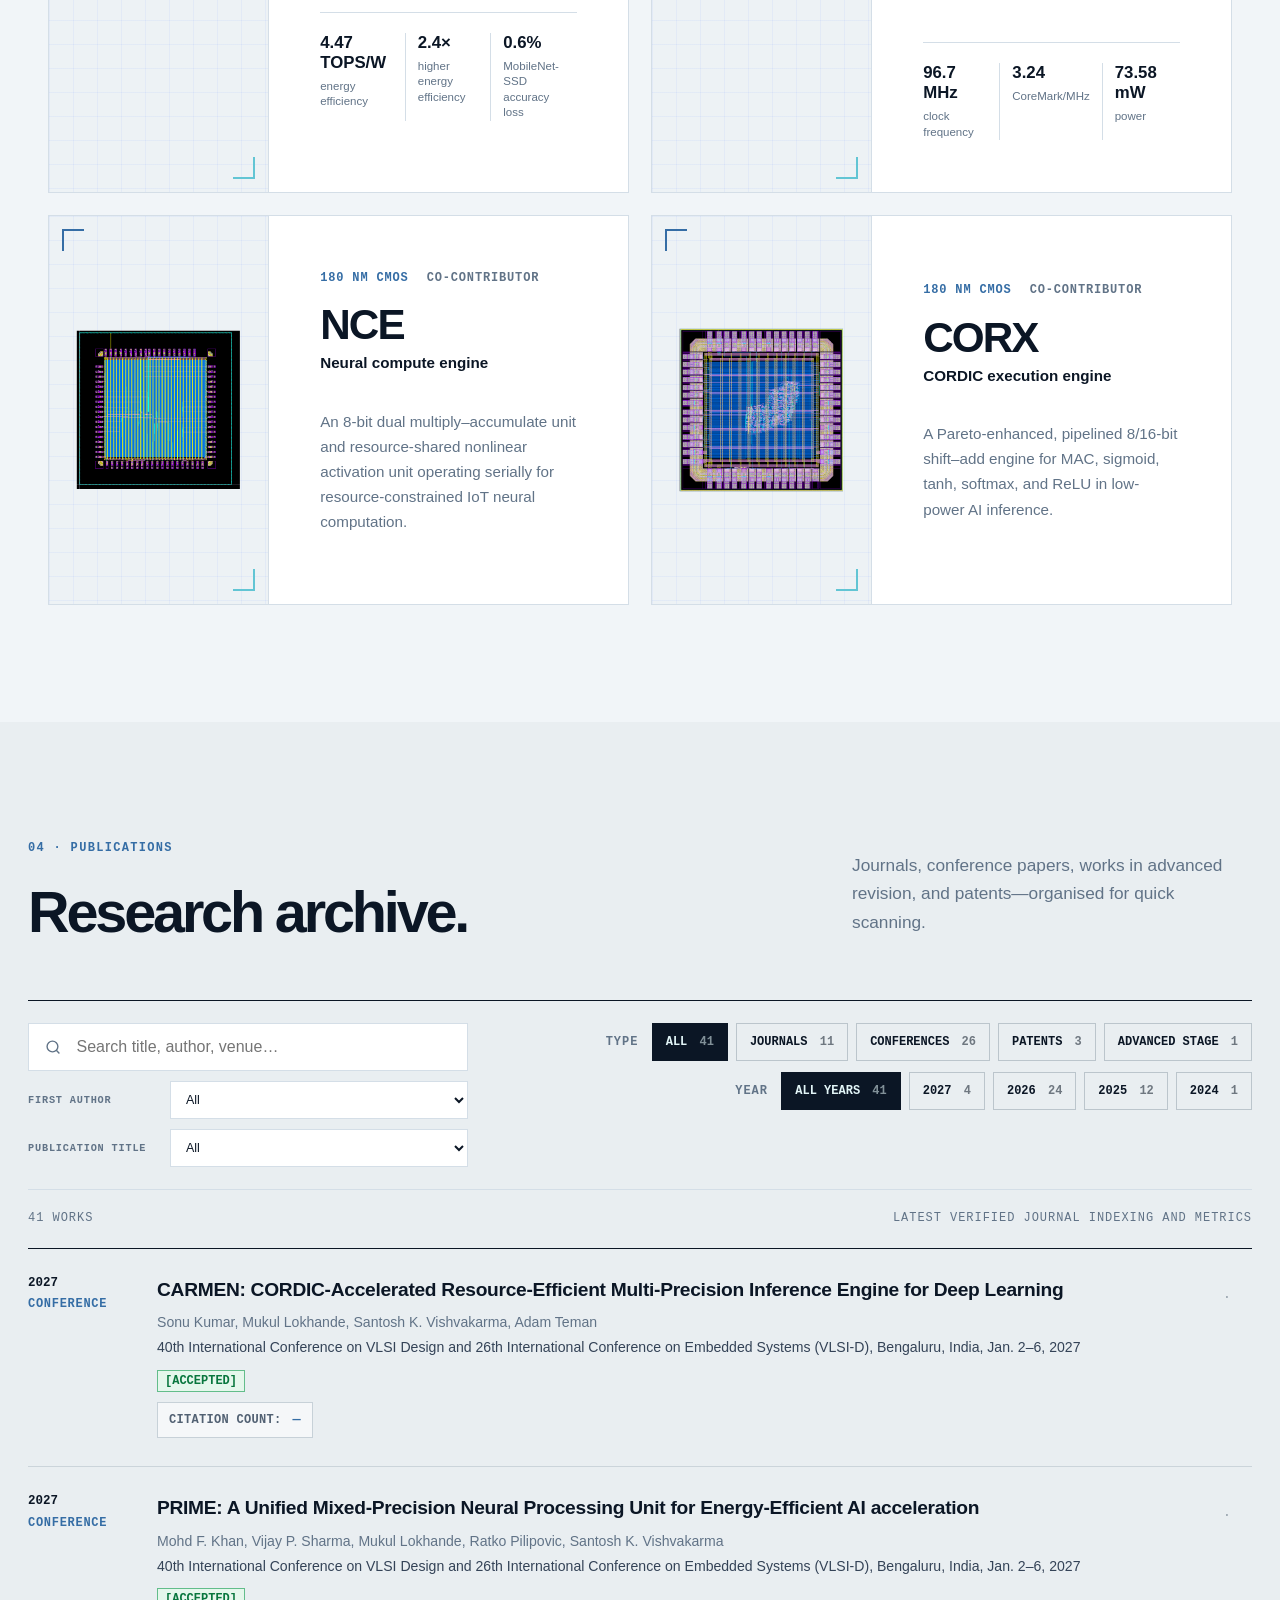
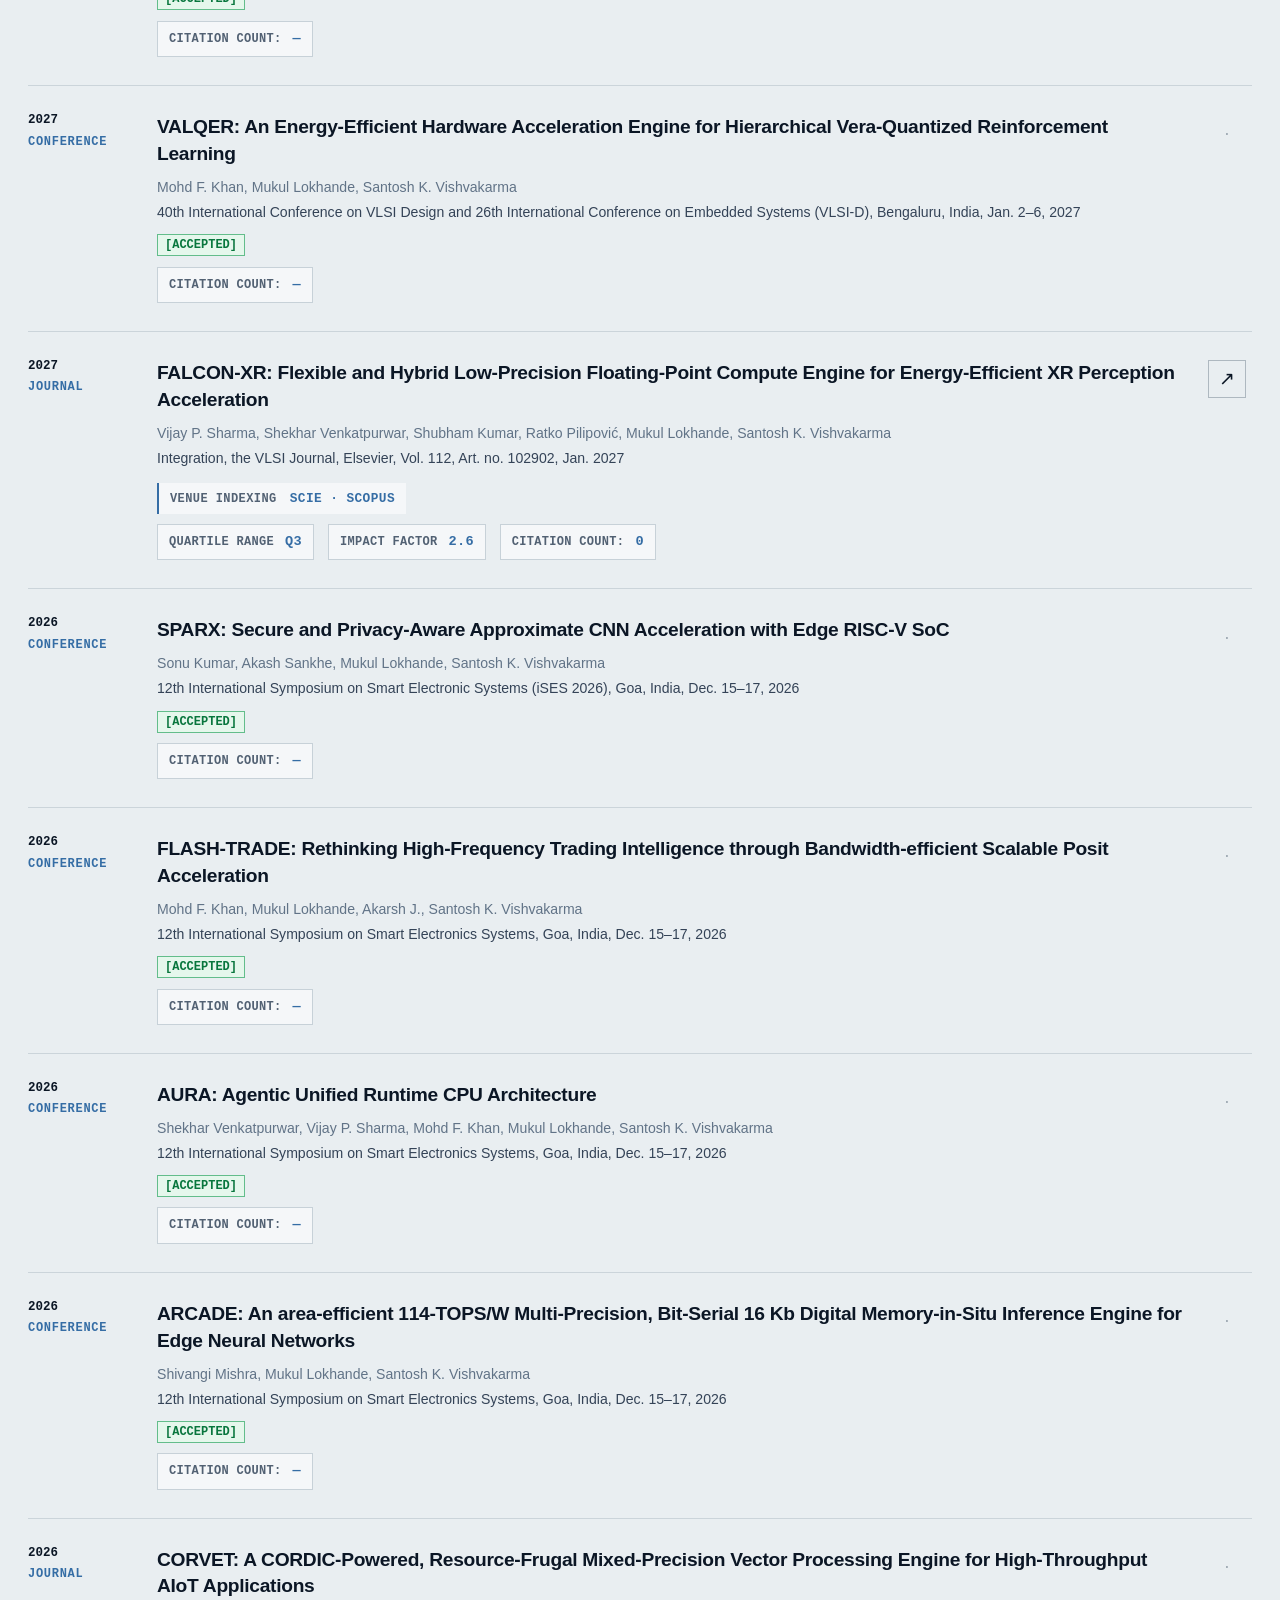
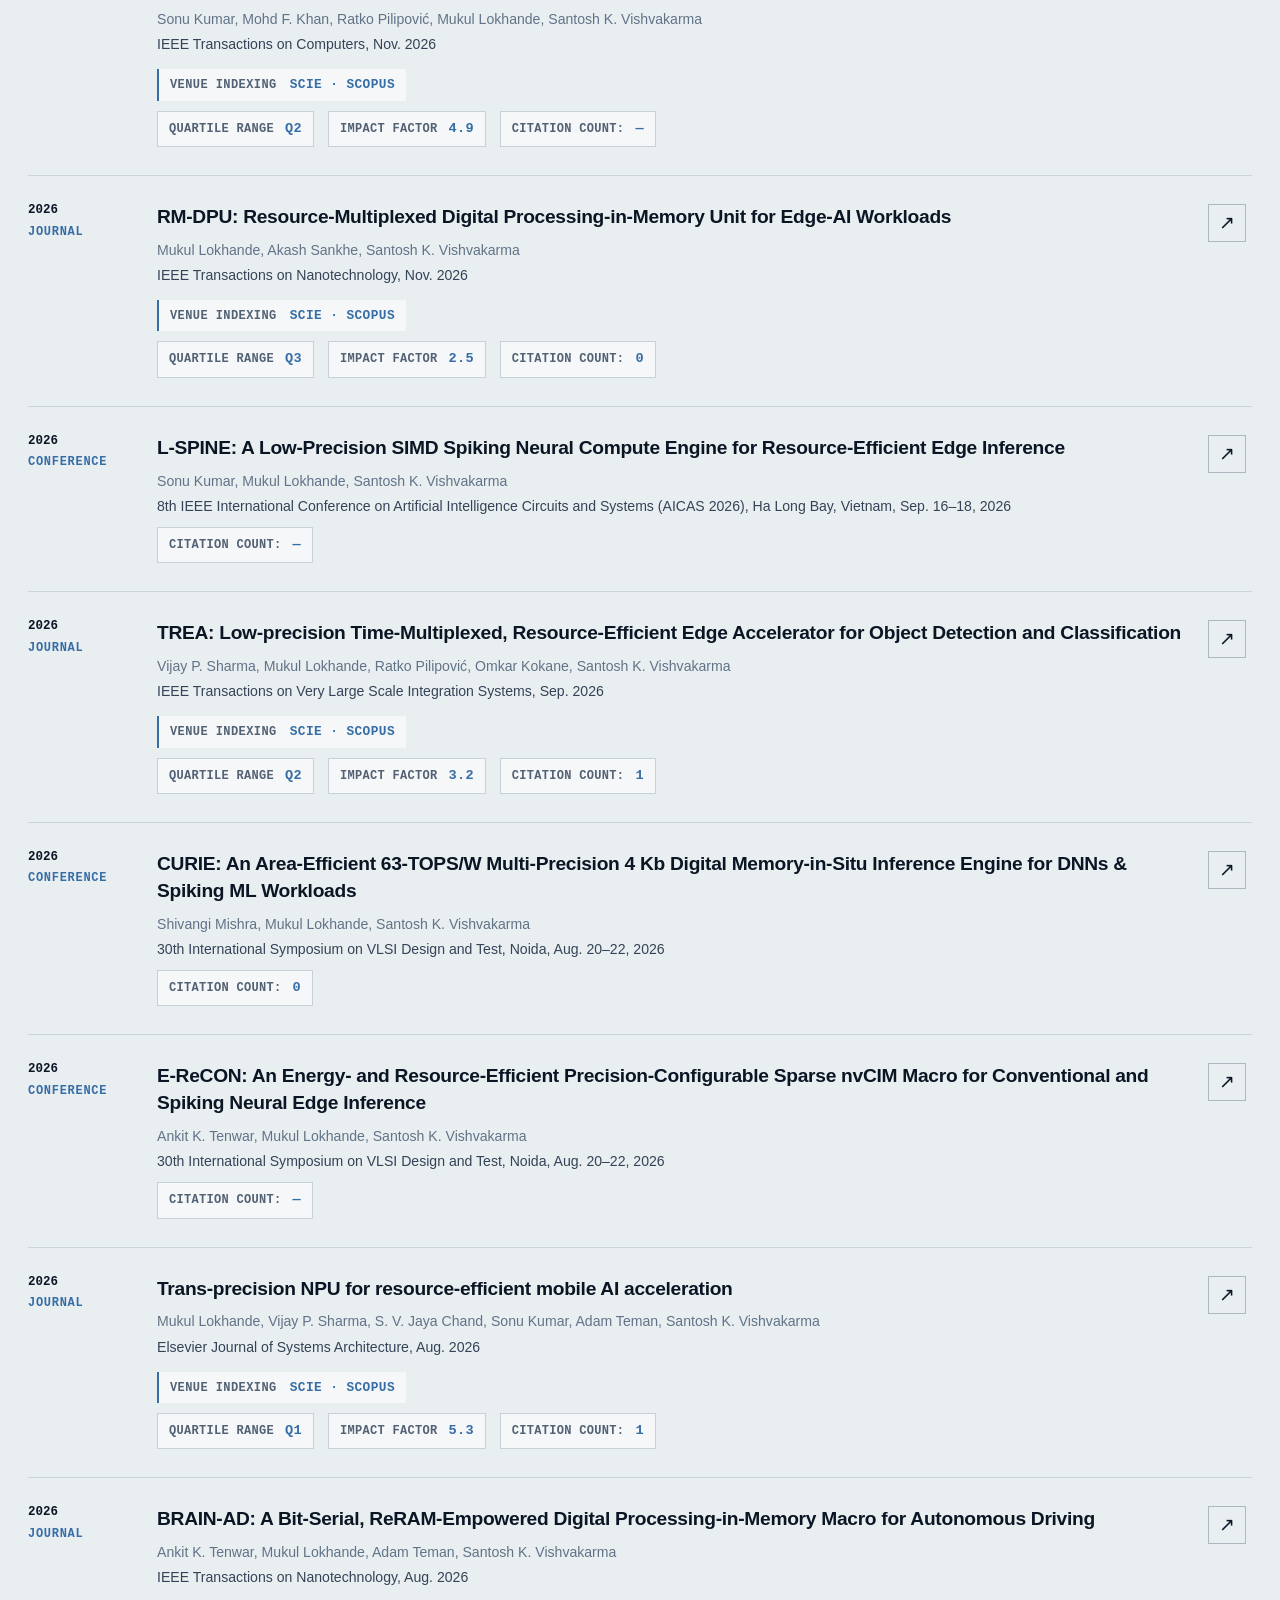
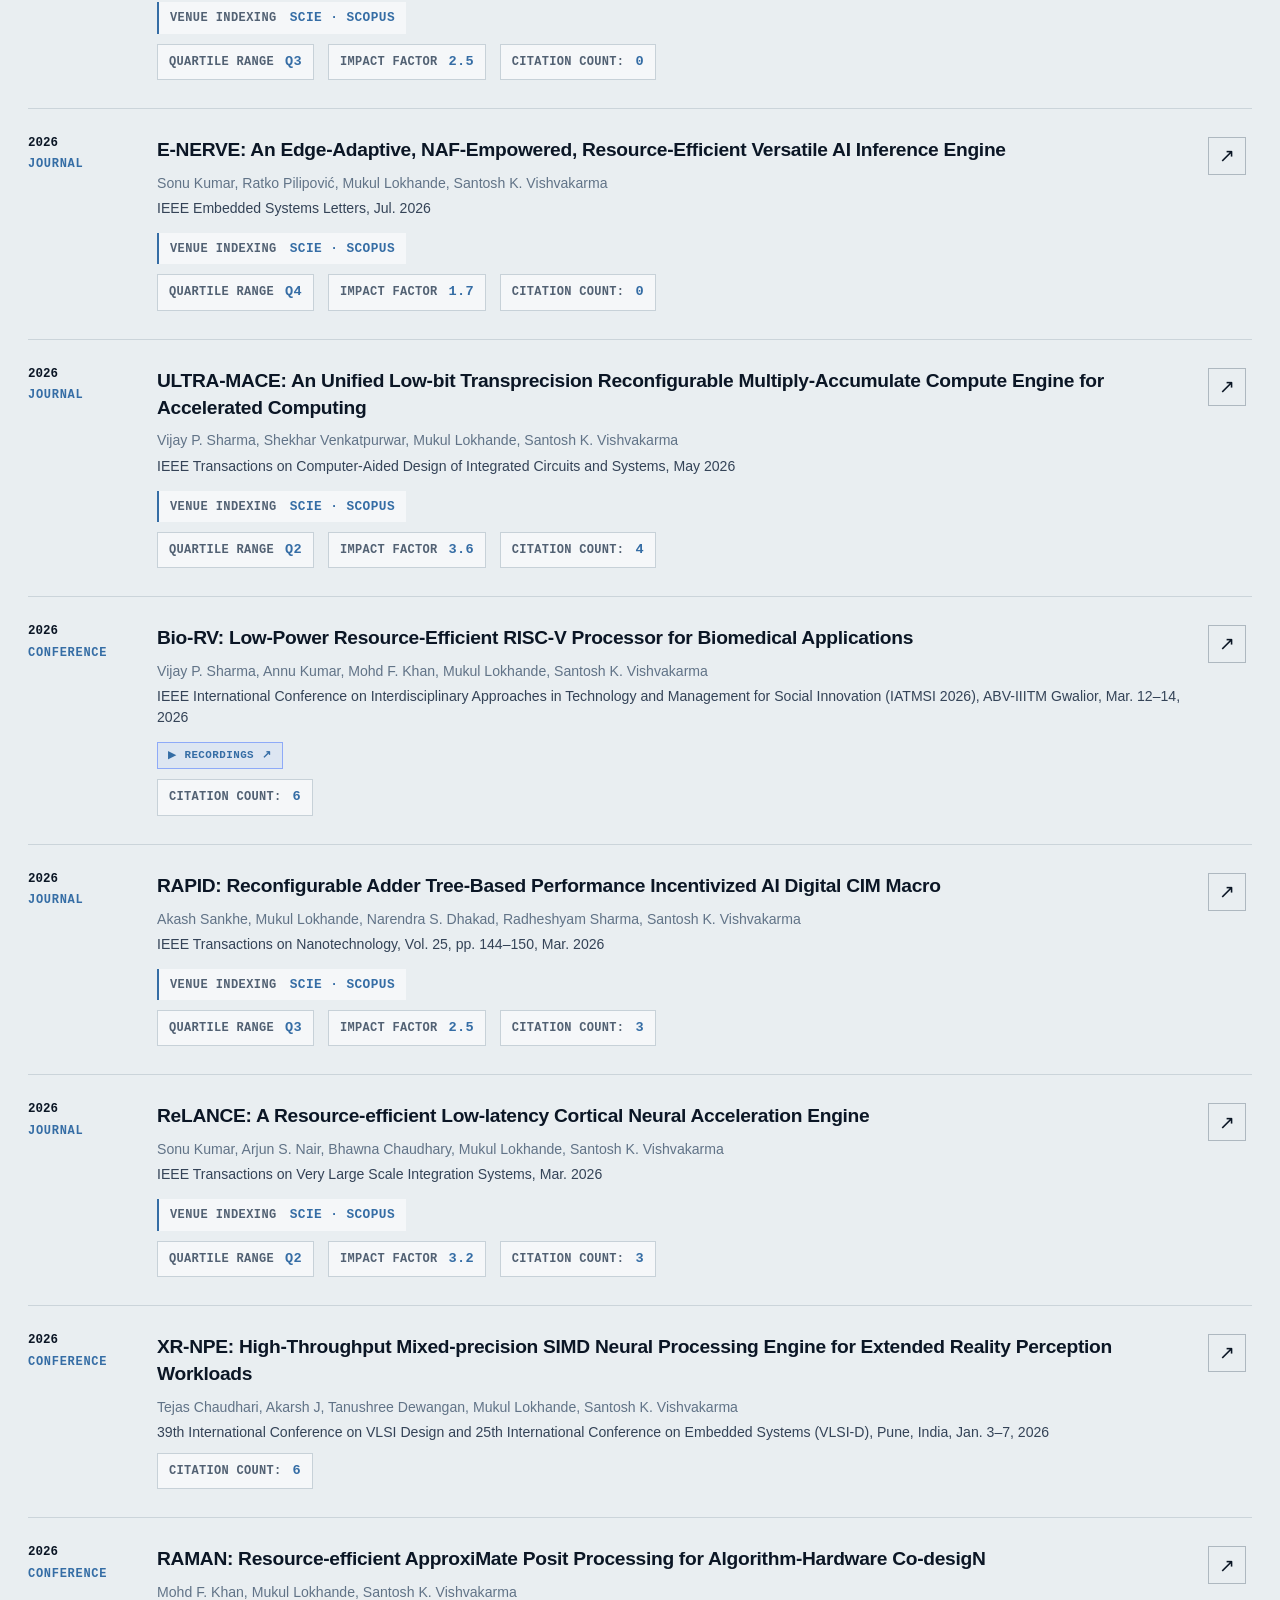
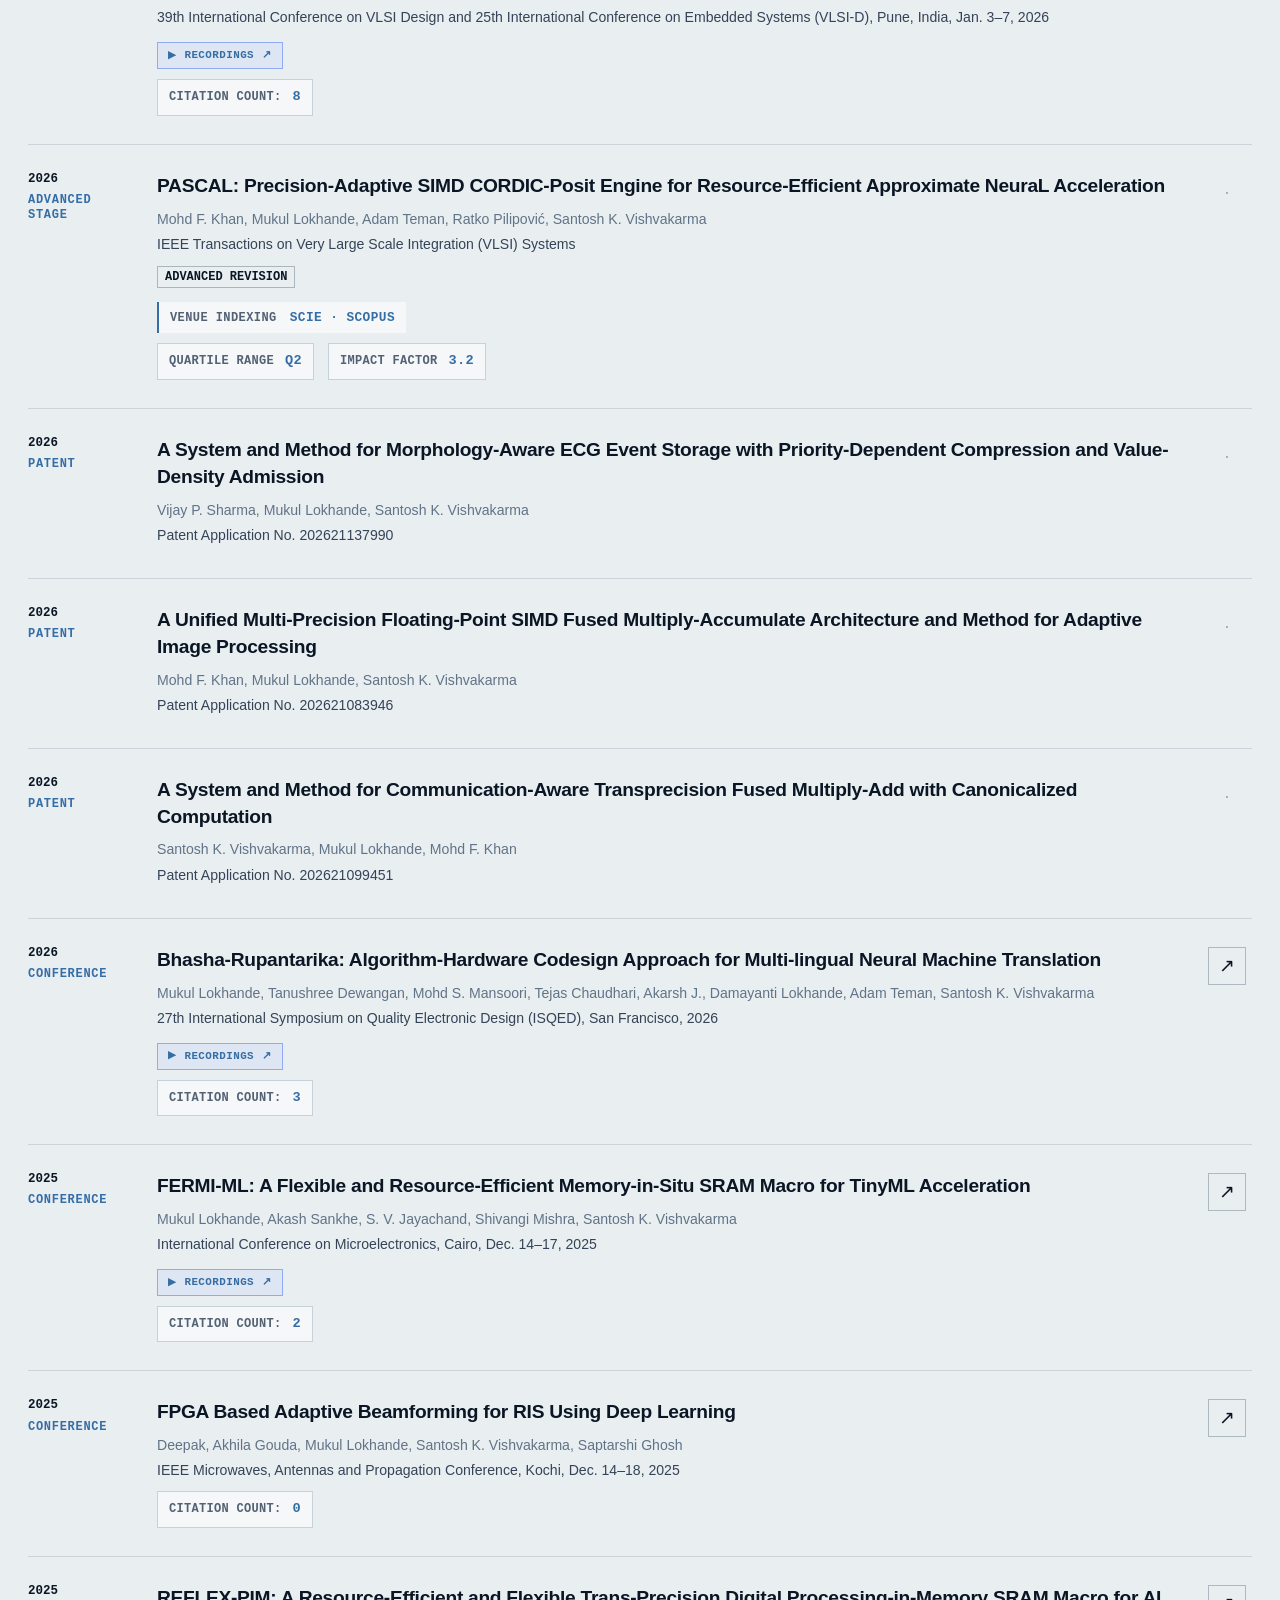
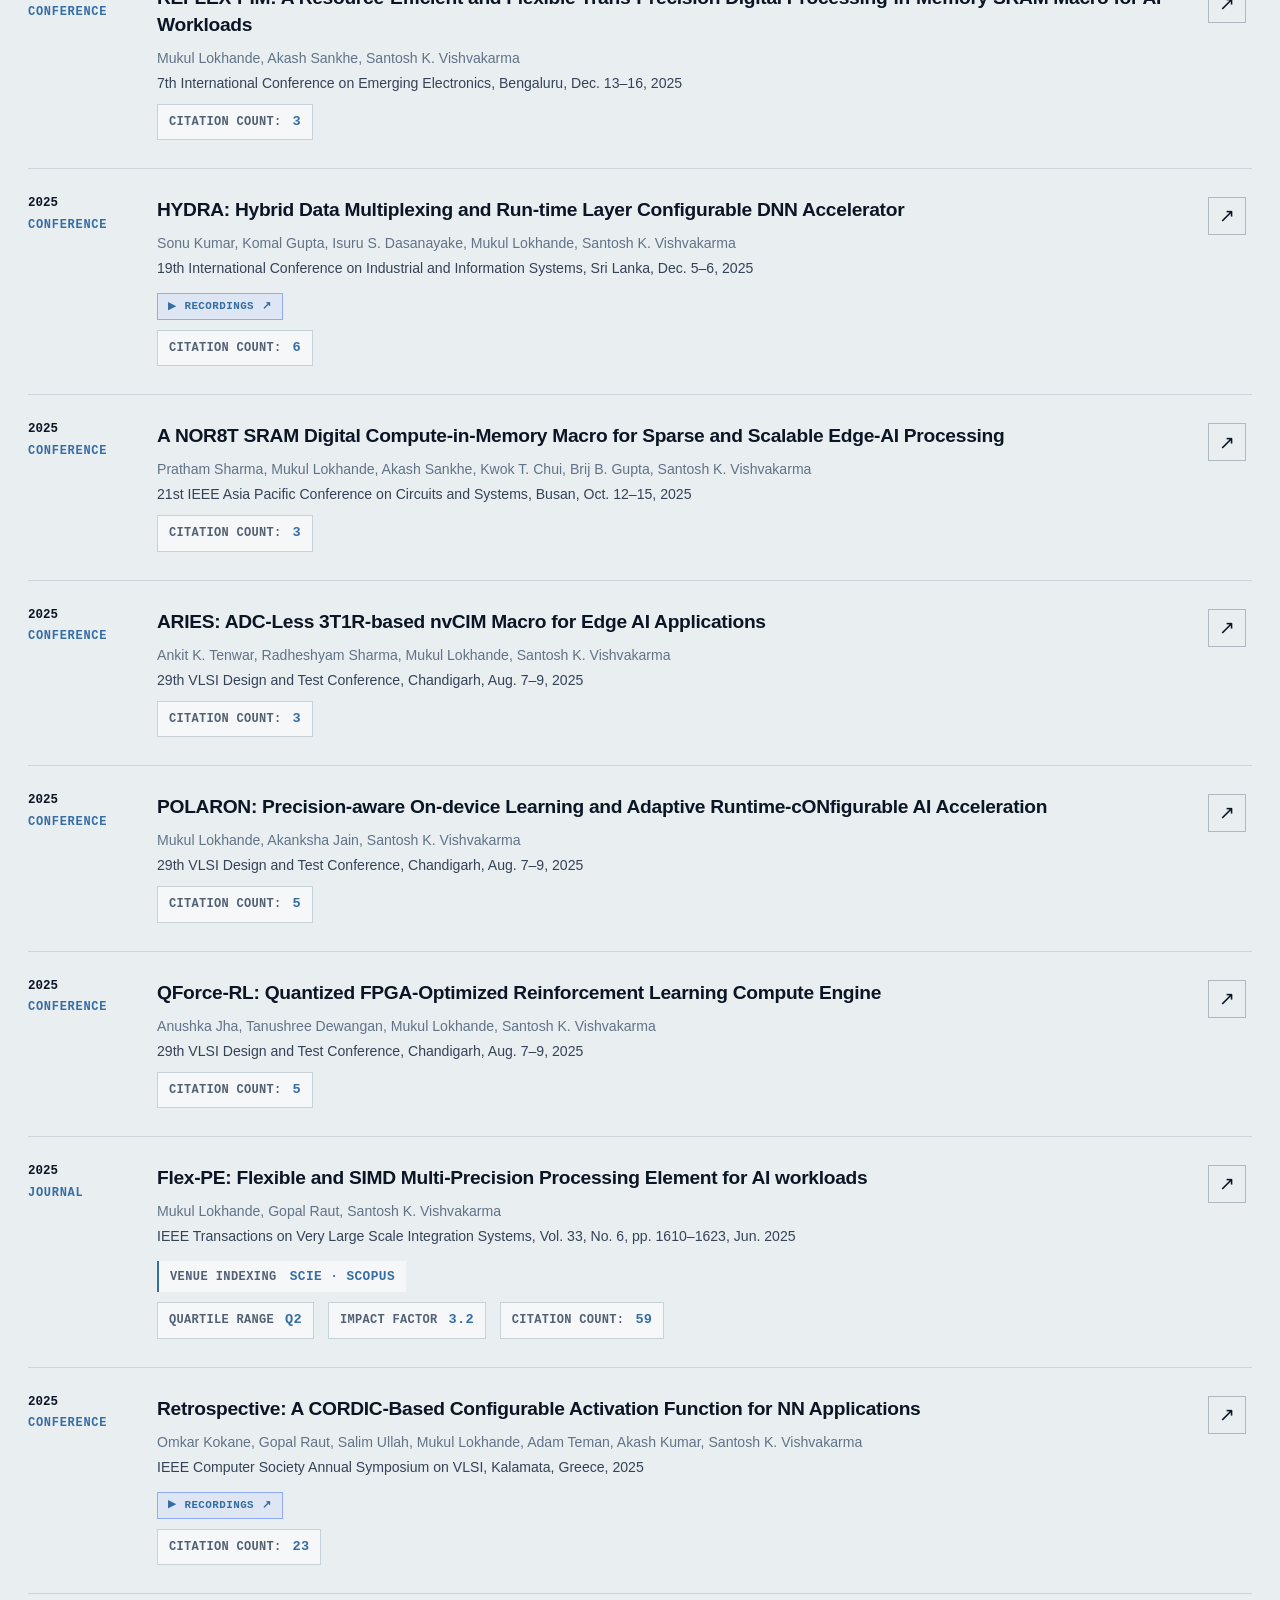
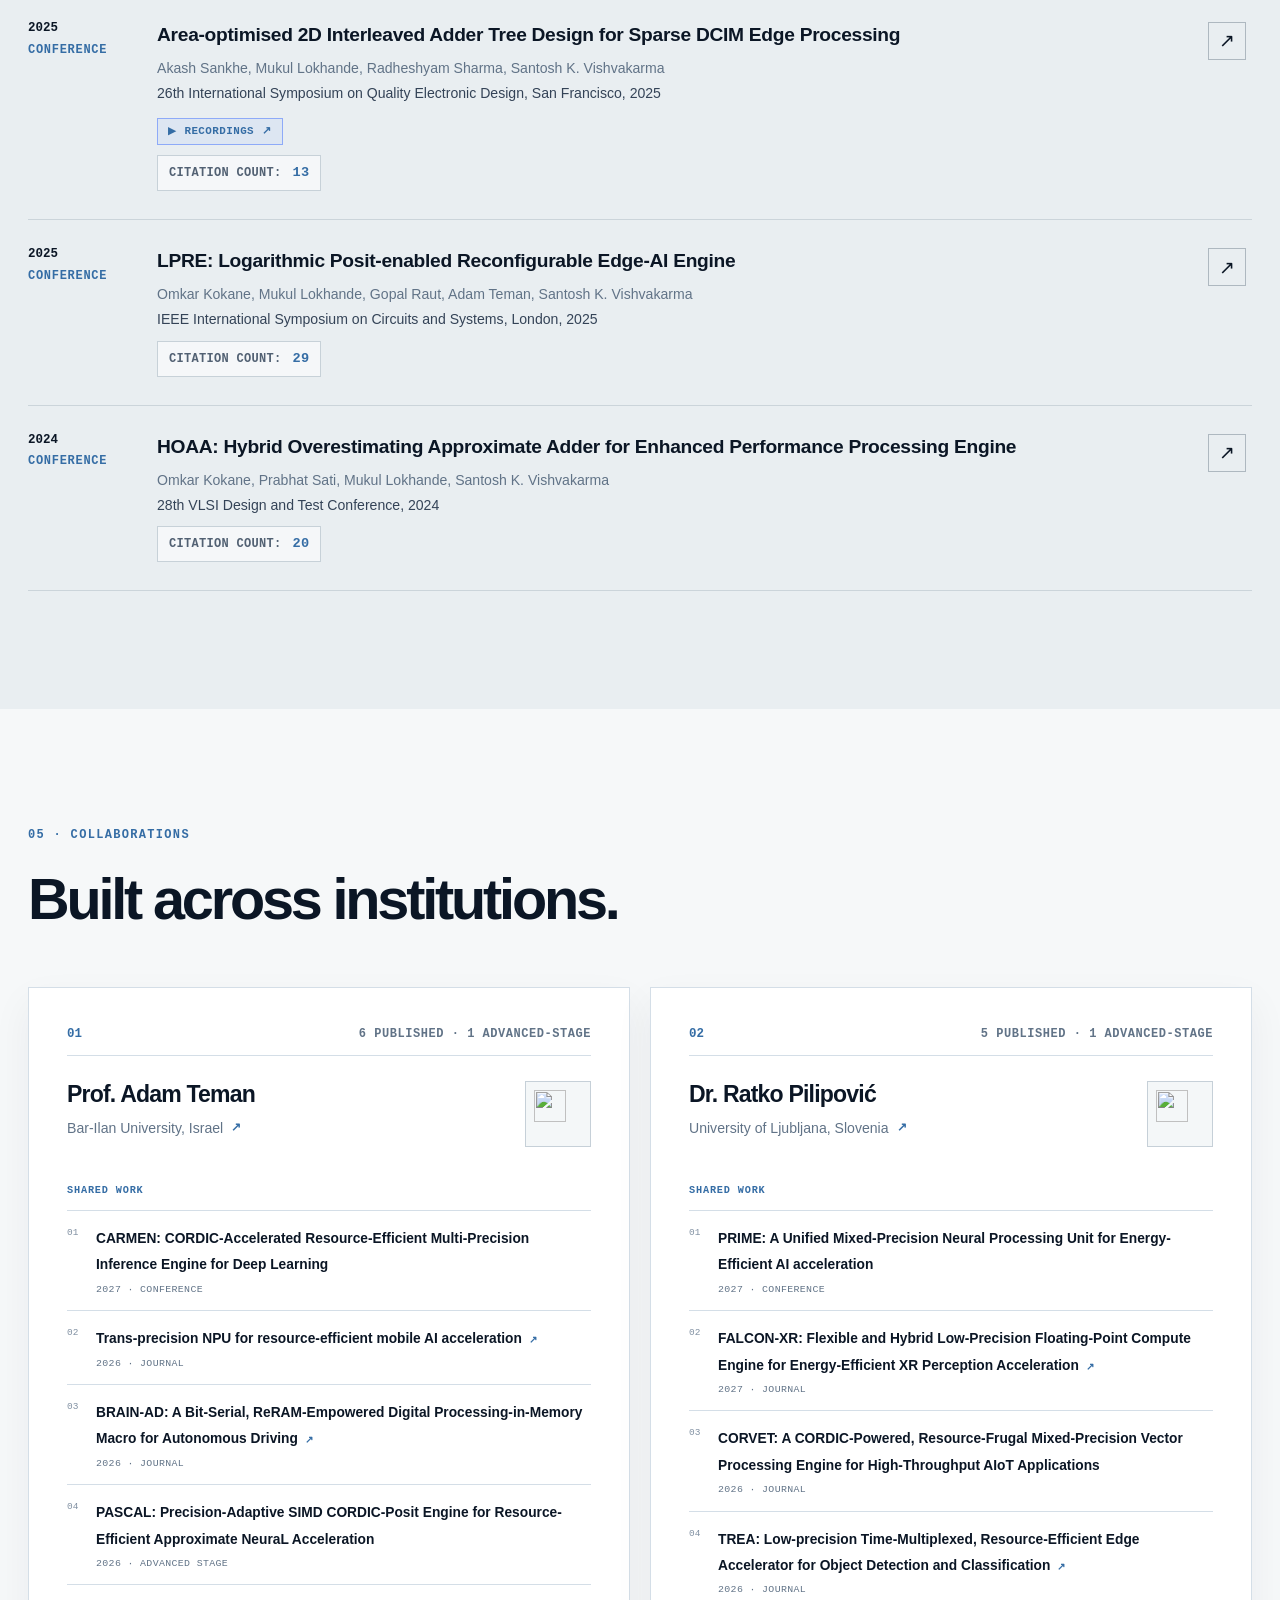
==== commit 7937ff40: "Sync Google Scholar metrics and homepage fallback" ====
--- a/index.html
+++ b/index.html
@@ -86,7 +86,7 @@
     </section>
 
     <section class="metrics-bar research-impact" aria-labelledby="impact-title">
-      <div class="impact-heading"><p>Research impact</p><h2 id="impact-title">Evidence in scholarship and silicon.</h2><a href="https://scholar.google.com/citations?user=qqAsAJ4AAAAJ&amp;hl=en&amp;oi=ao" target="_blank" rel="noreferrer">Google Scholar ↗</a><small class="scholar-sync-status" id="scholar-updated-at">Last synced 24 Nov 2026, 19:23 IST</small></div>
+      <div class="impact-heading"><p>Research impact</p><h2 id="impact-title">Evidence in scholarship and silicon.</h2><a href="https://scholar.google.com/citations?user=qqAsAJ4AAAAJ&amp;hl=en&amp;oi=ao" target="_blank" rel="noreferrer">Google Scholar ↗</a><small class="scholar-sync-status" id="scholar-updated-at">Last synced 25 Nov 2026, 18:38 IST</small></div>
       <div><strong id="paper-total">37</strong><span>research papers</span><small id="paper-breakdown">11 journals · 26 conferences</small></div>
       <div><strong id="citation-total">206</strong><span>citations</span><small>Google Scholar</small></div>
       <div><strong id="h-index-total">6</strong><span>h-index</span><small>Google Scholar</small></div>
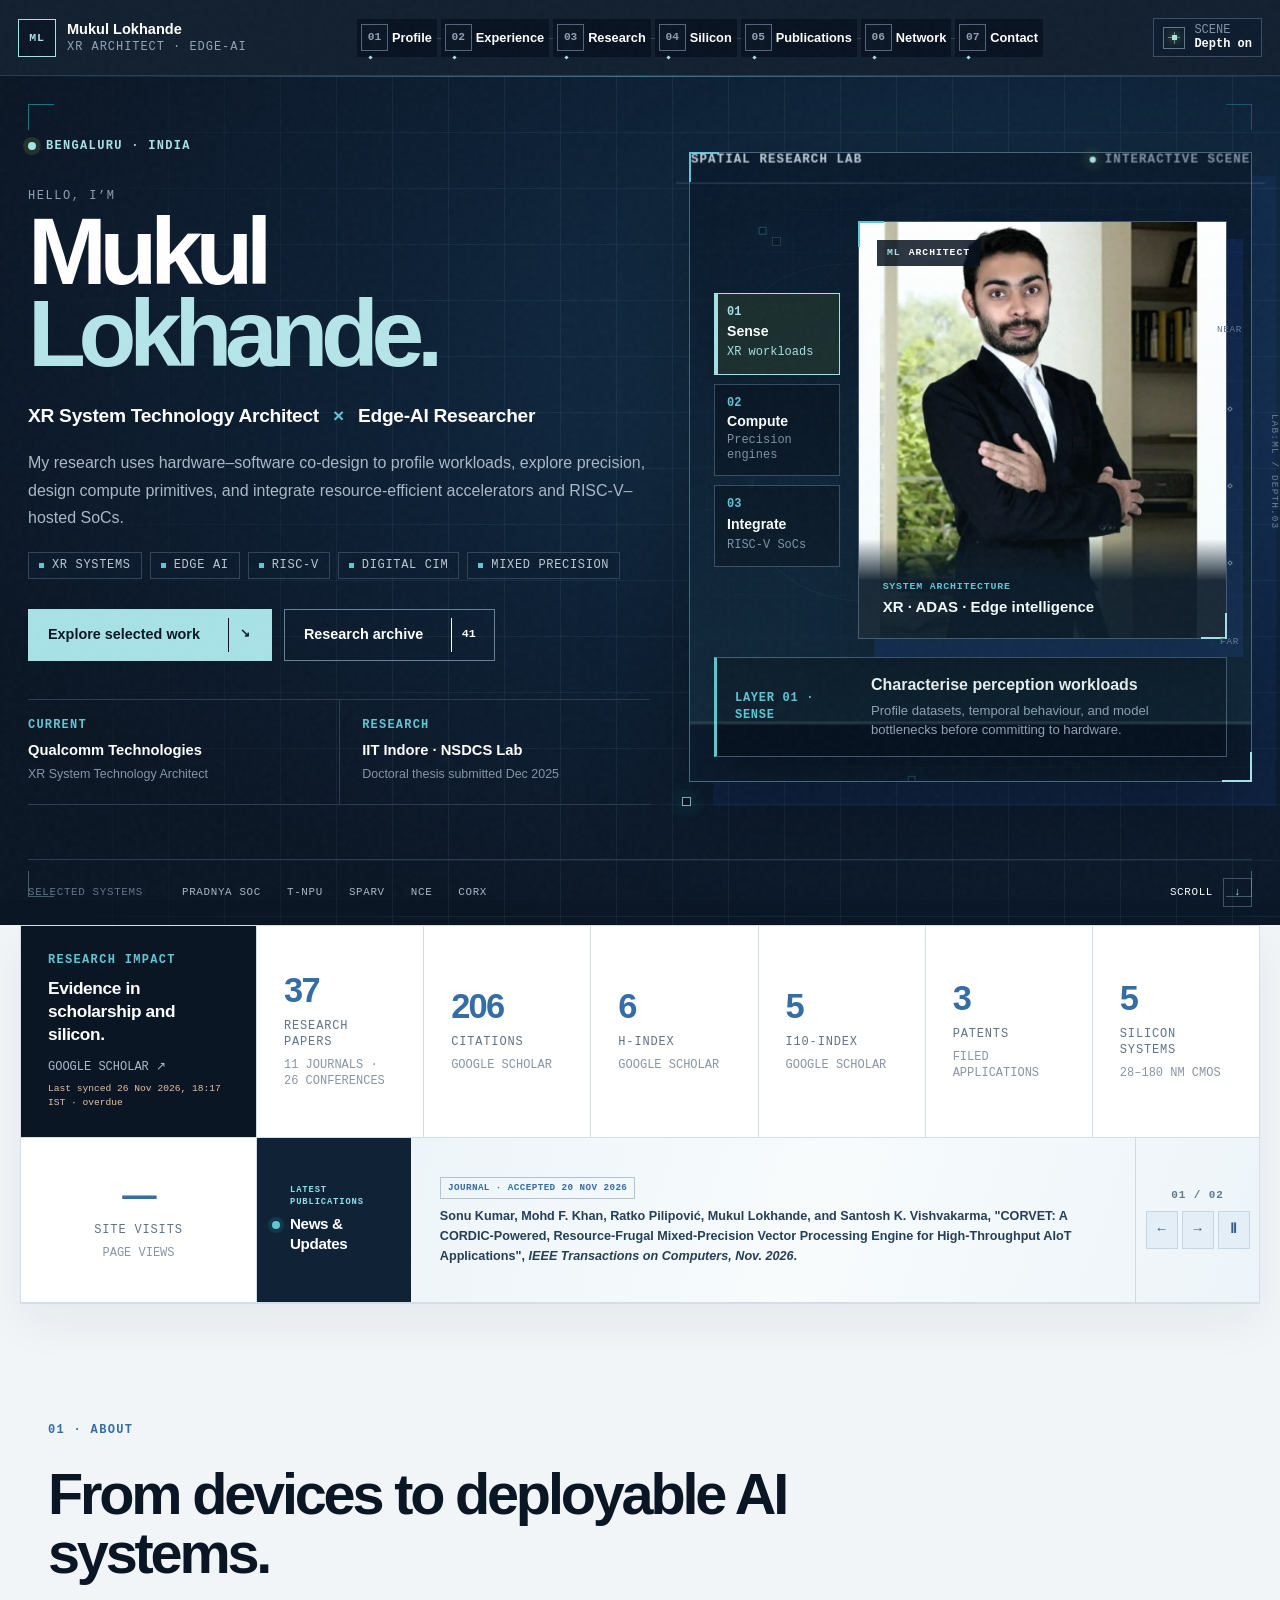
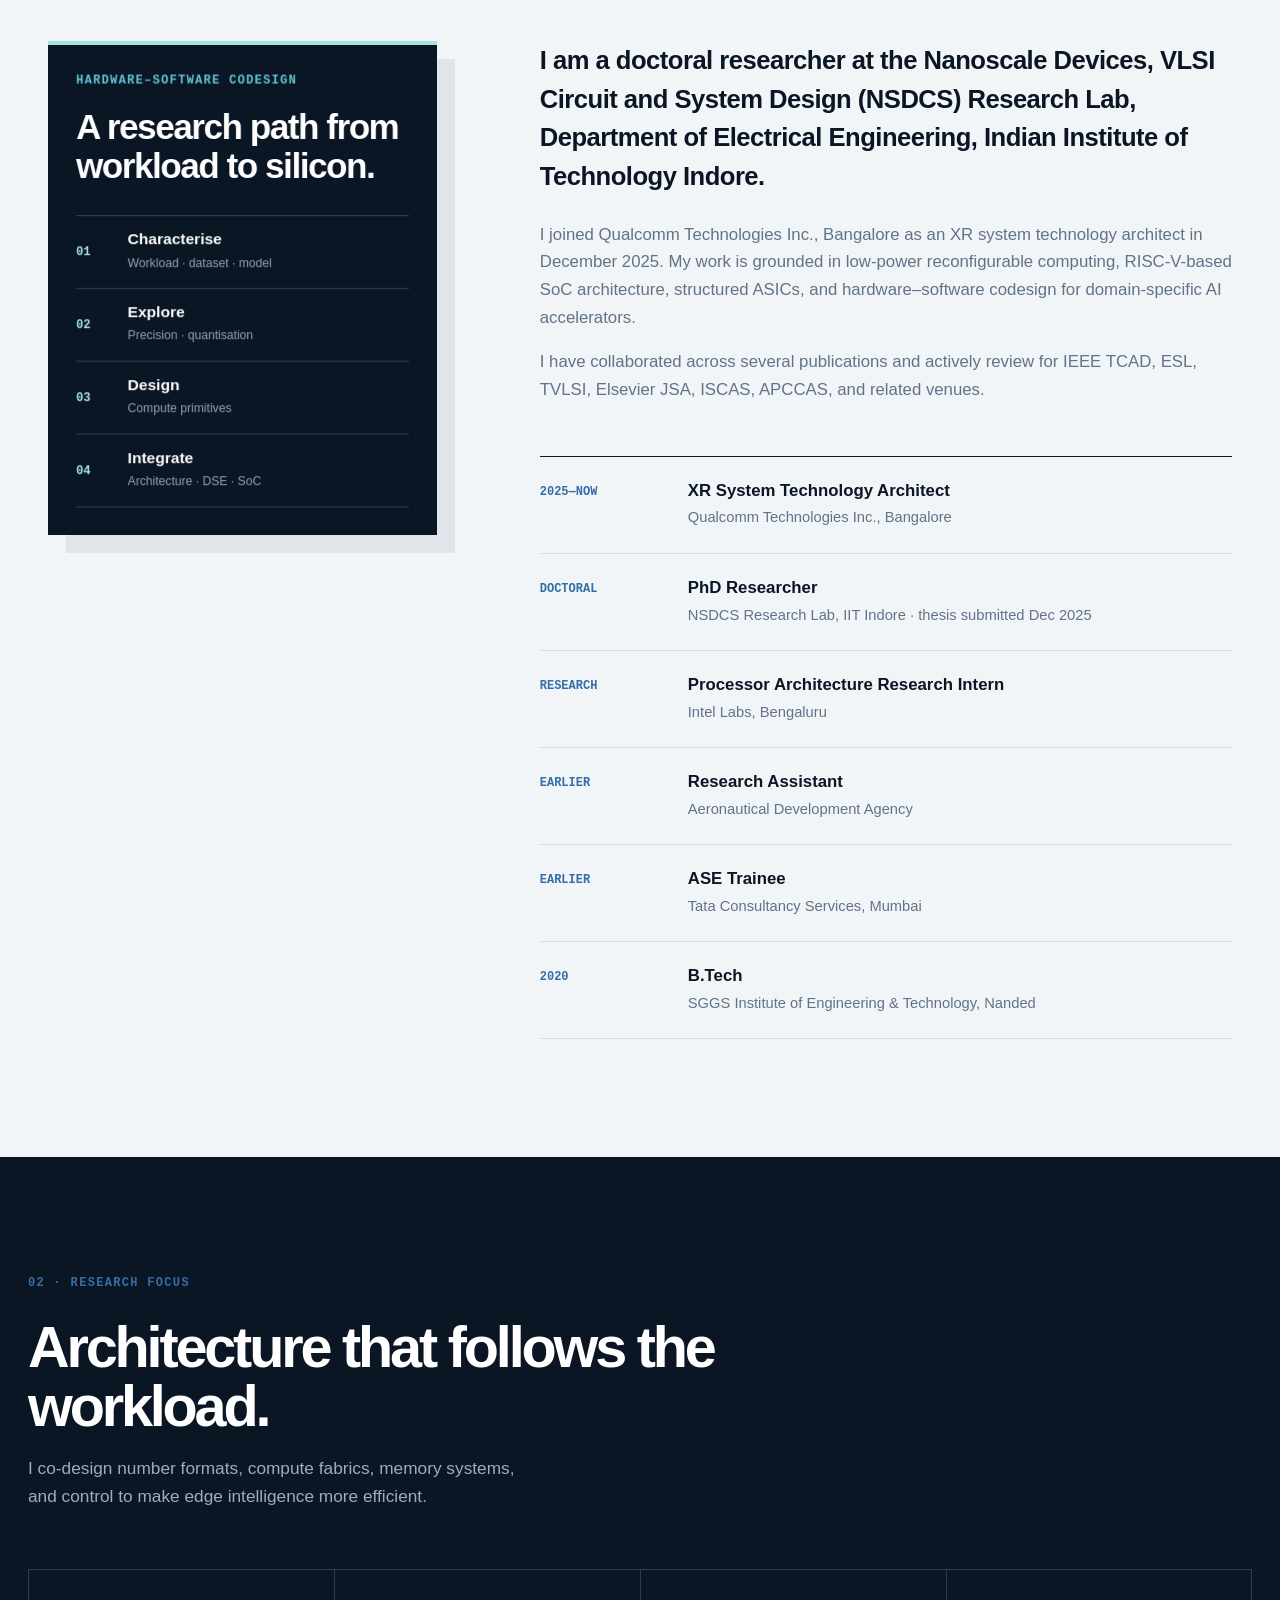
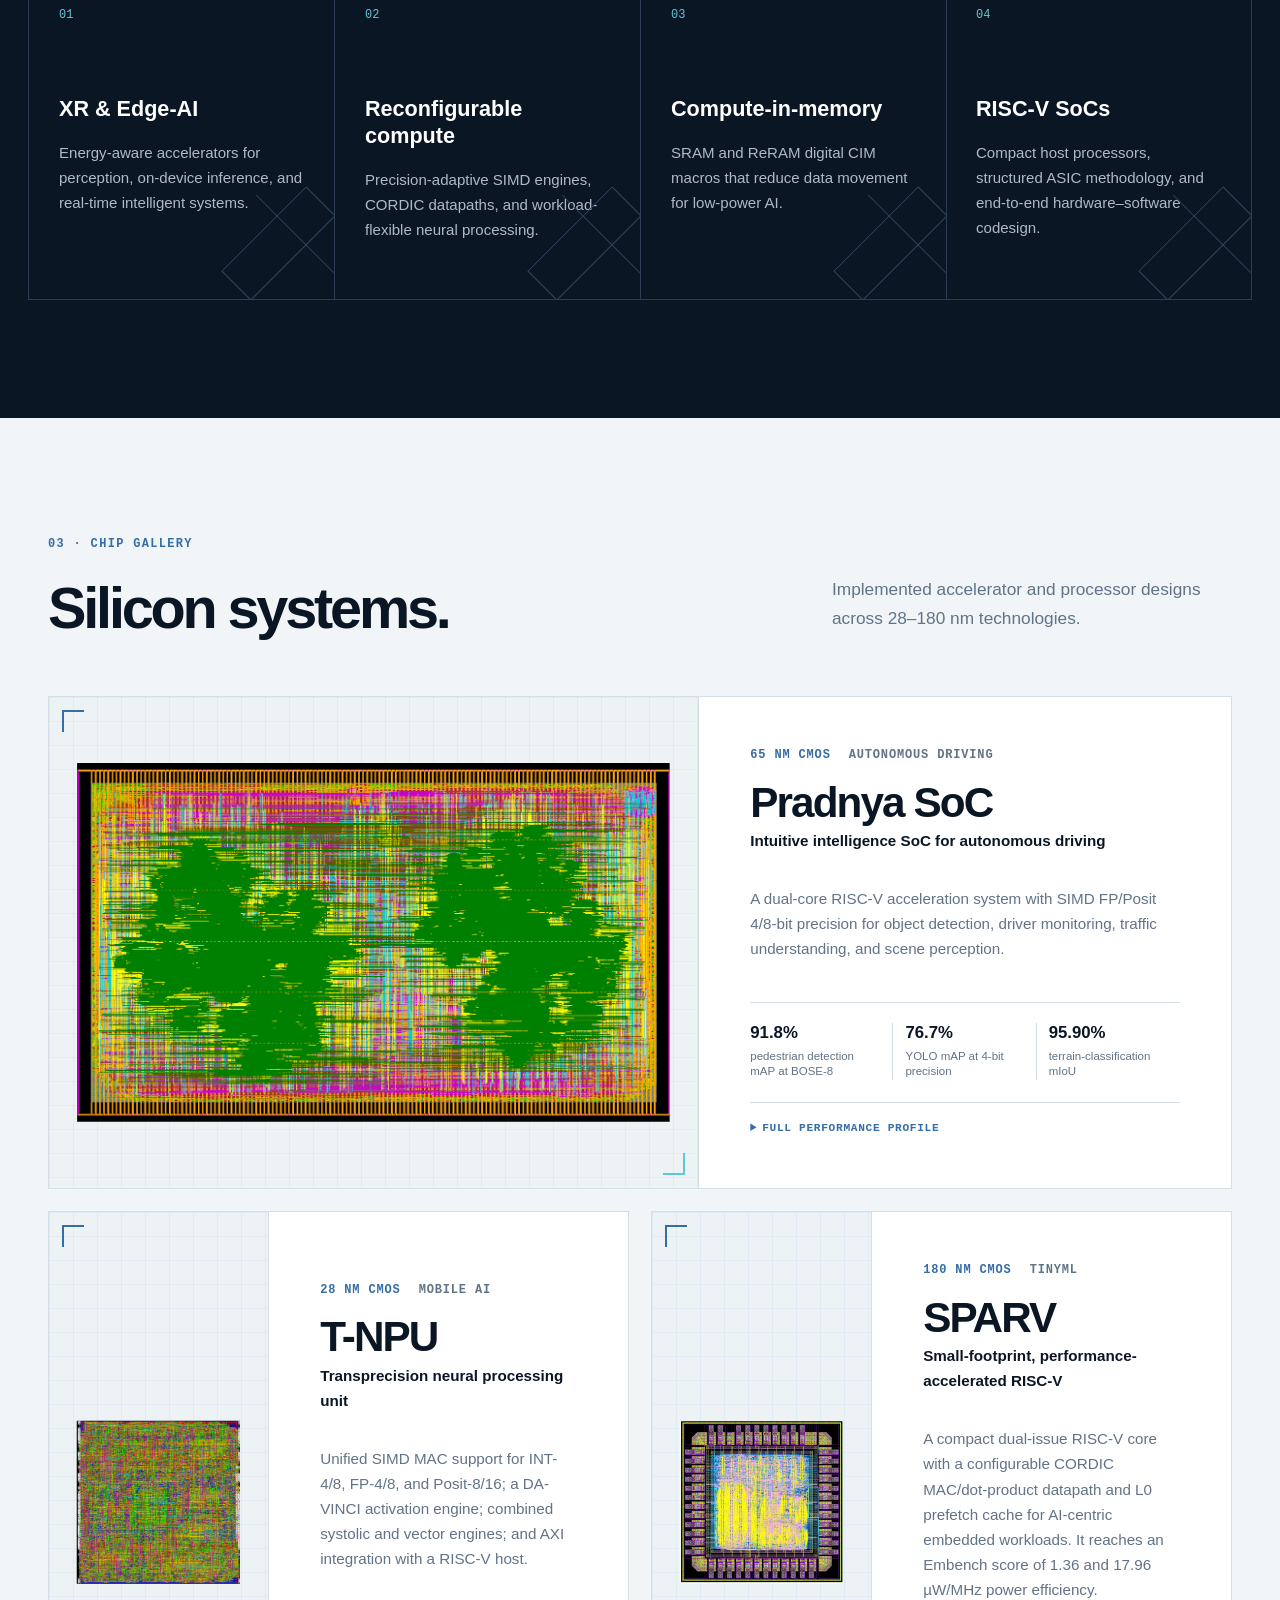
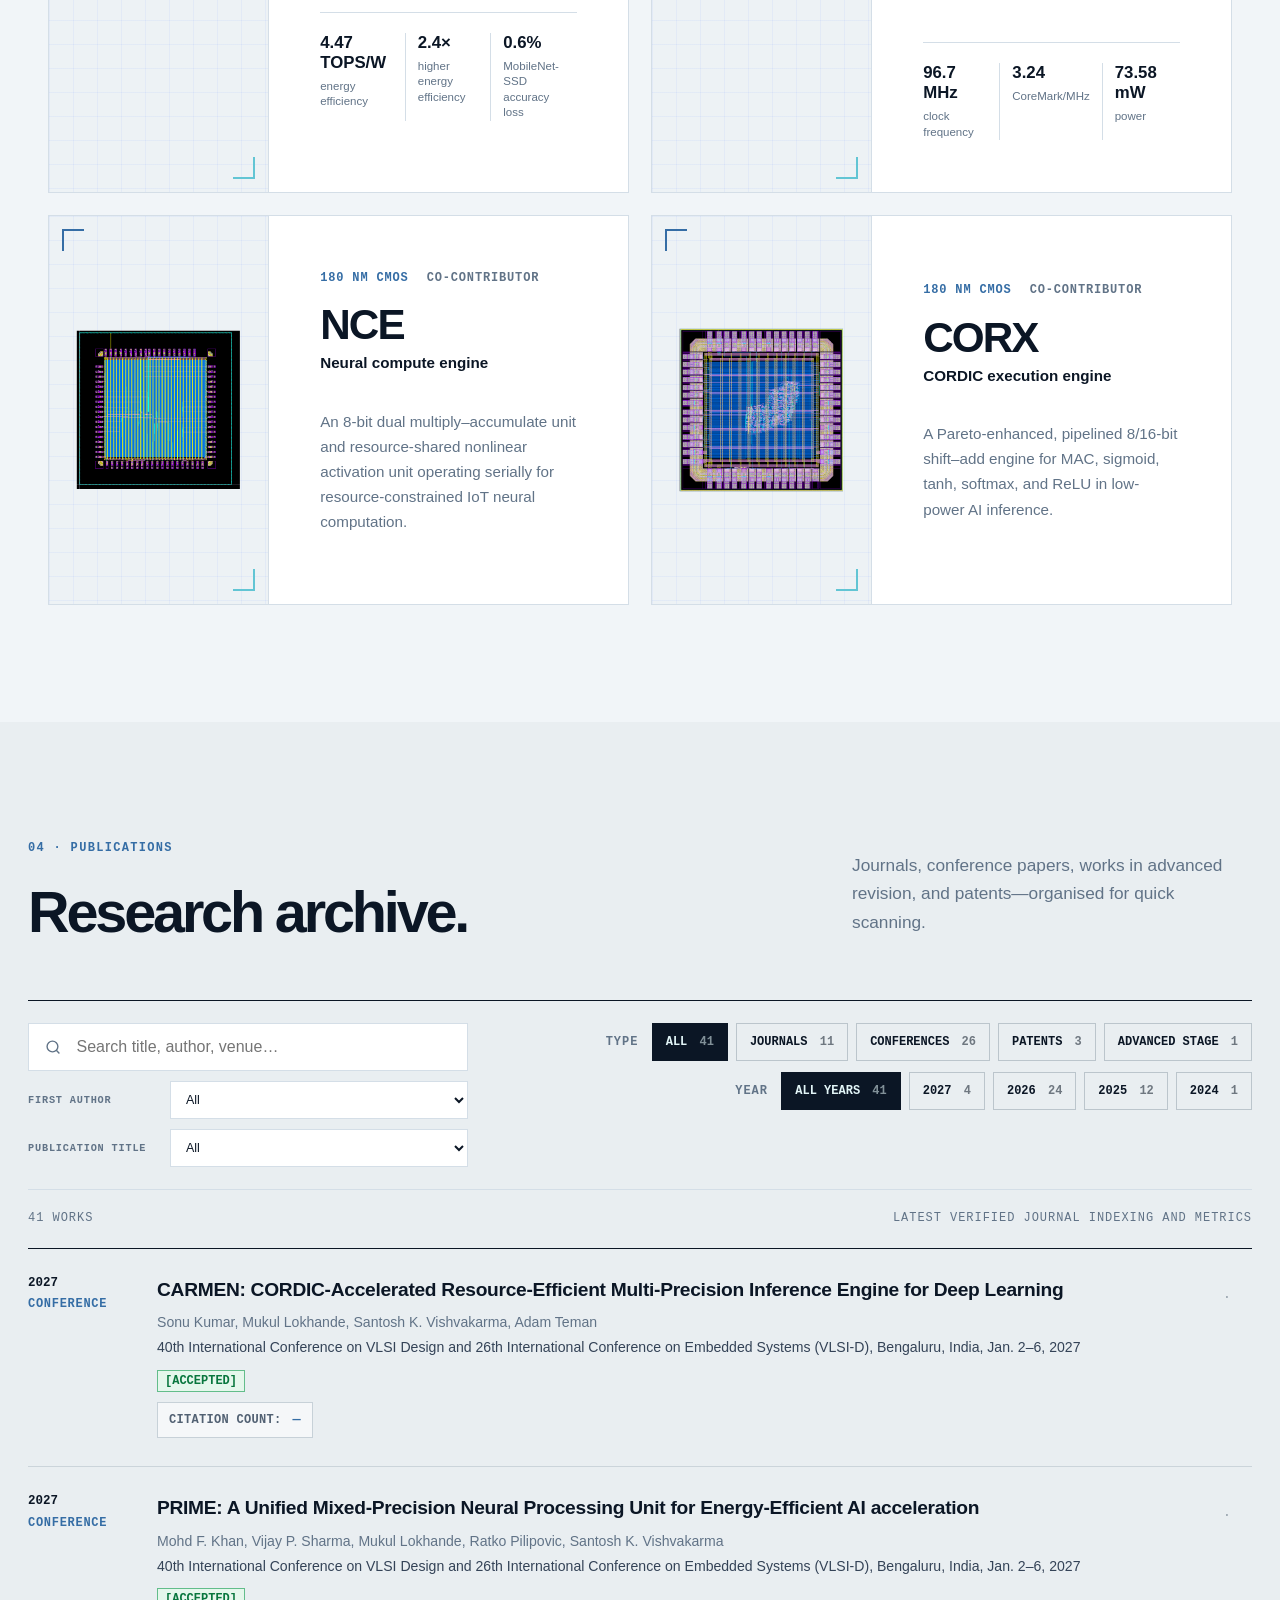
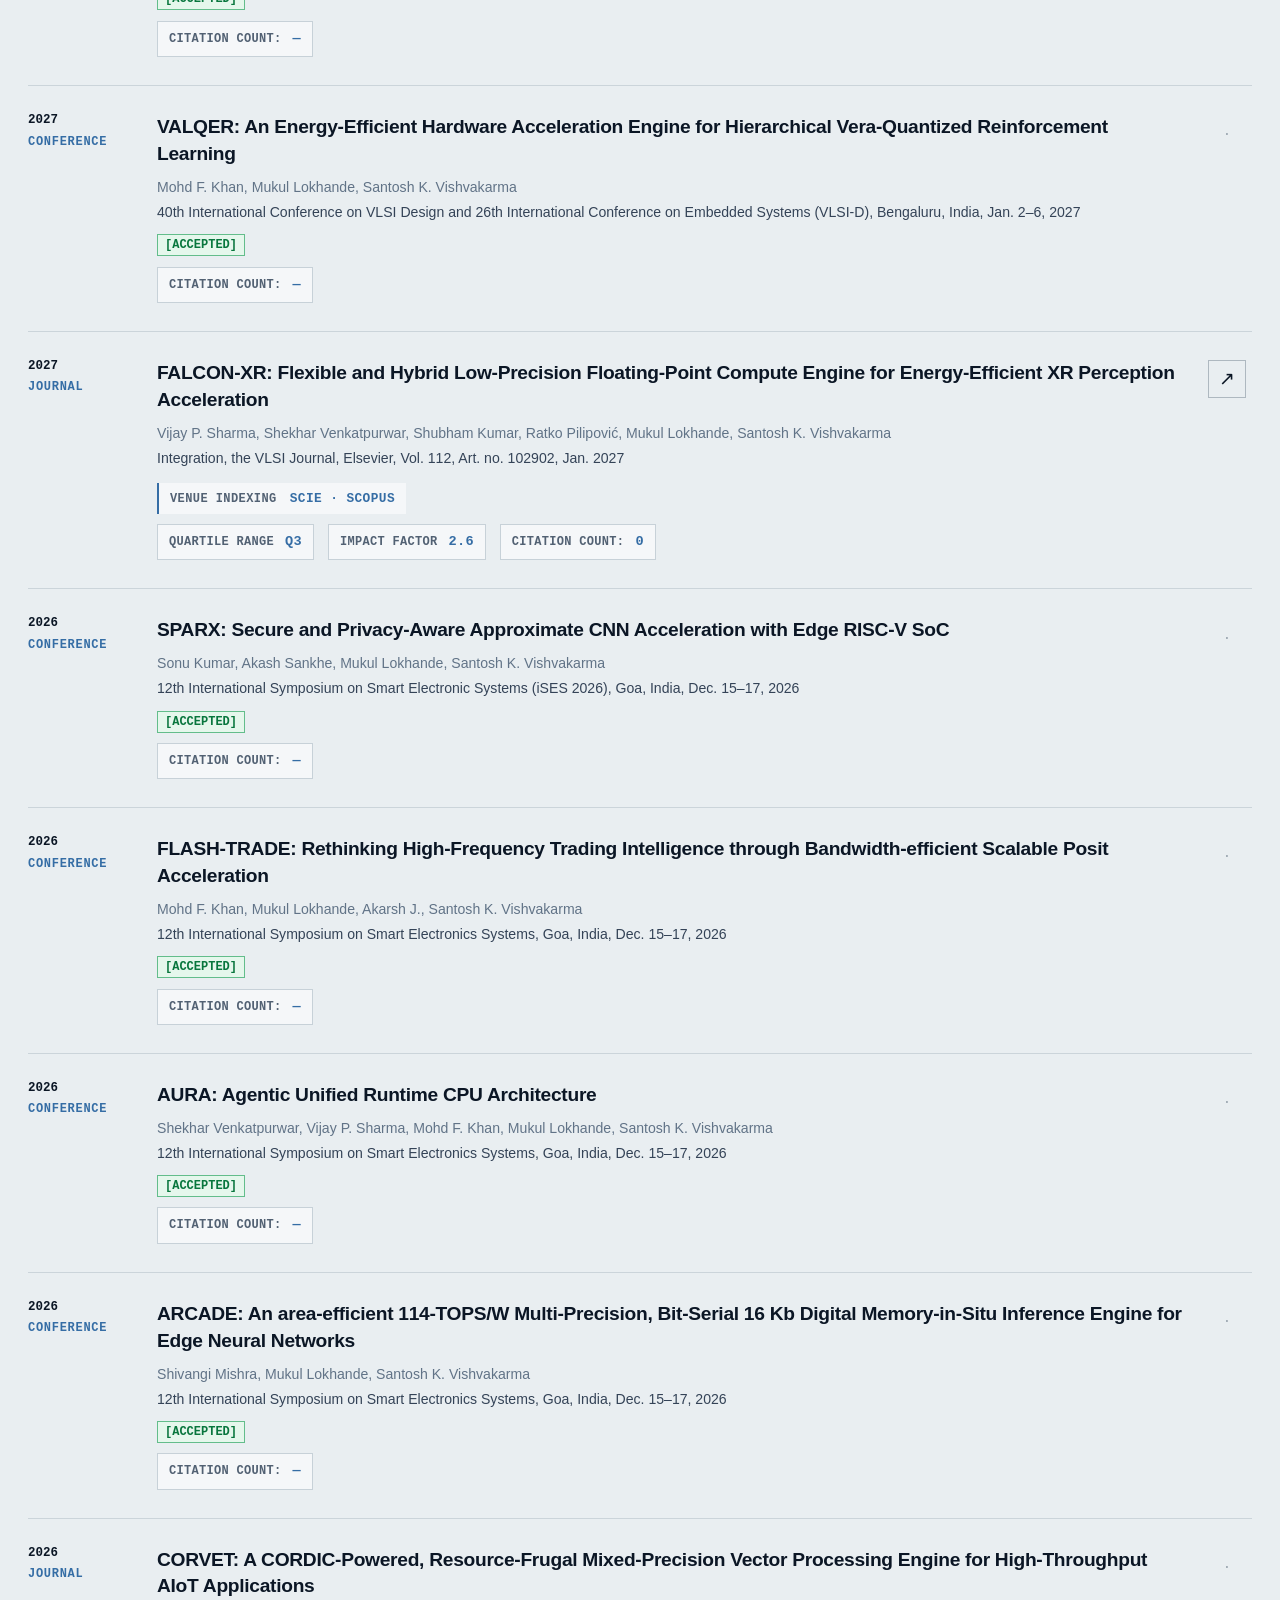
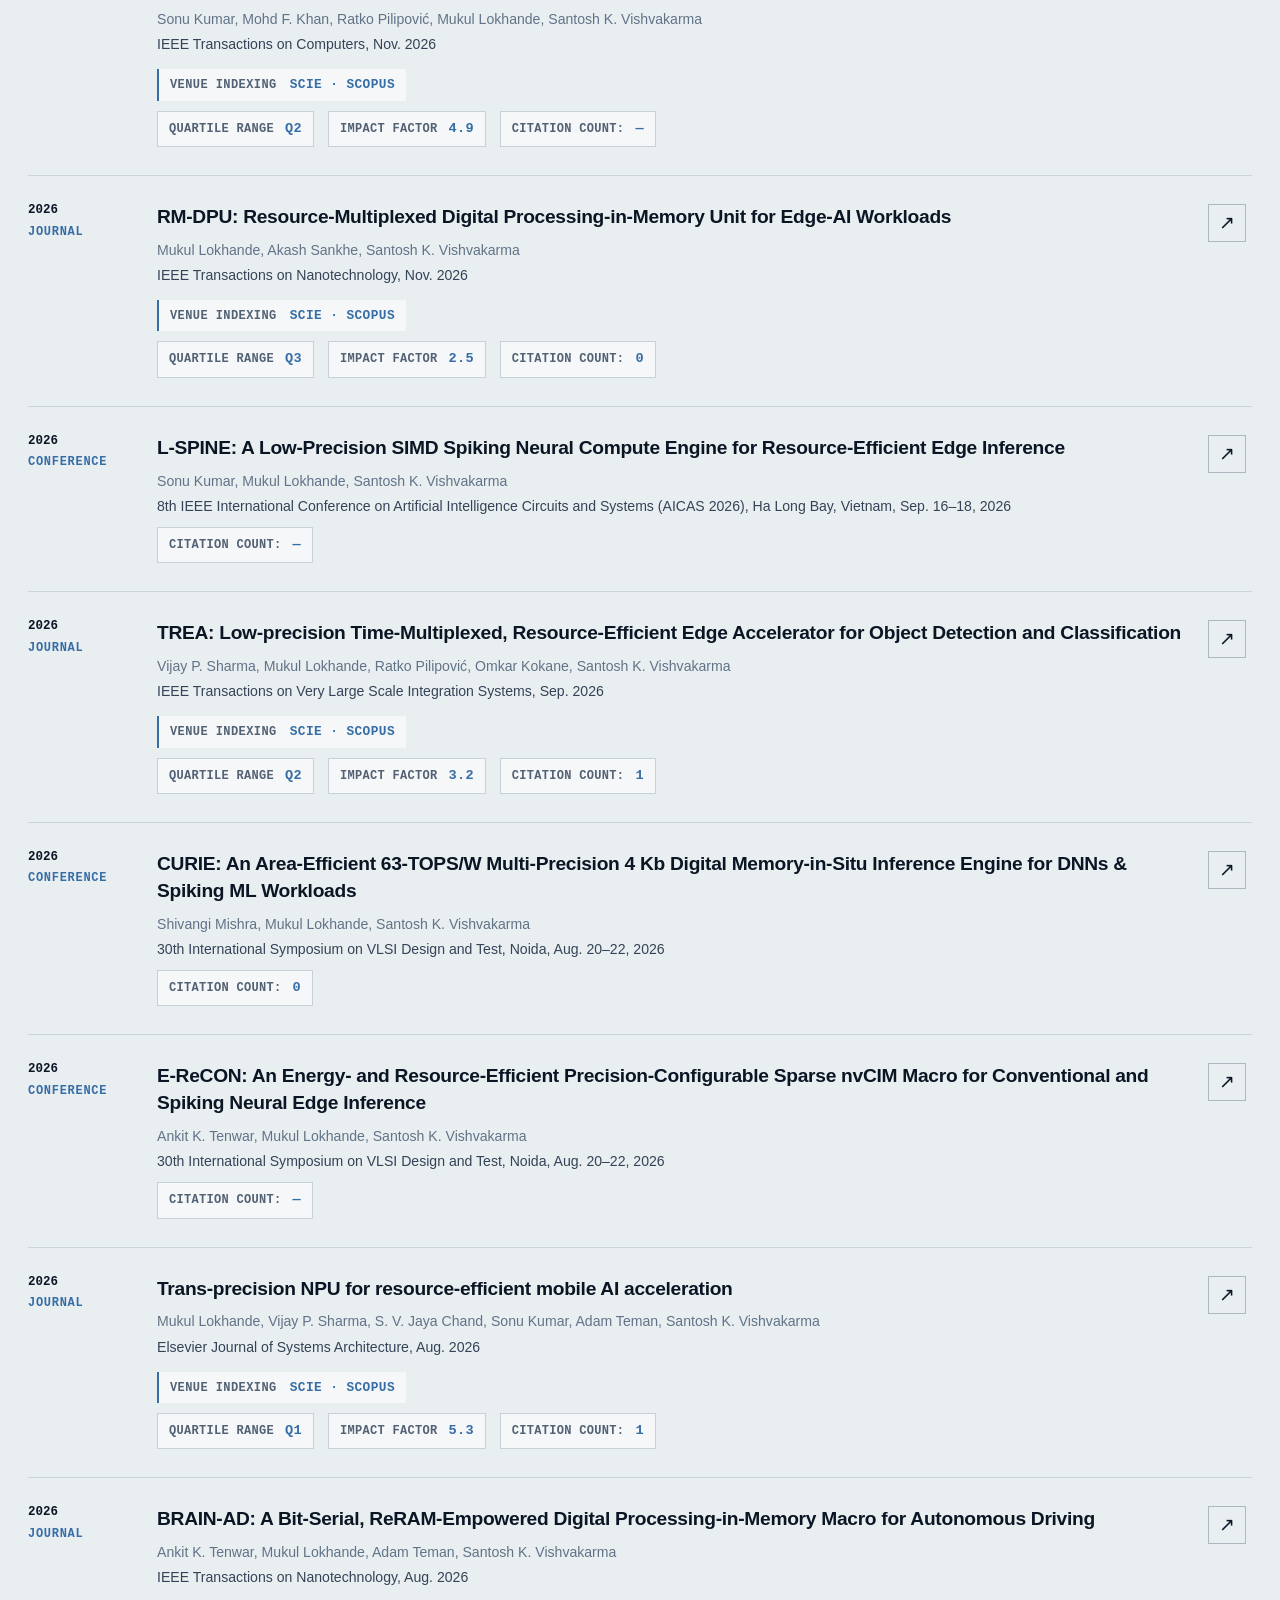
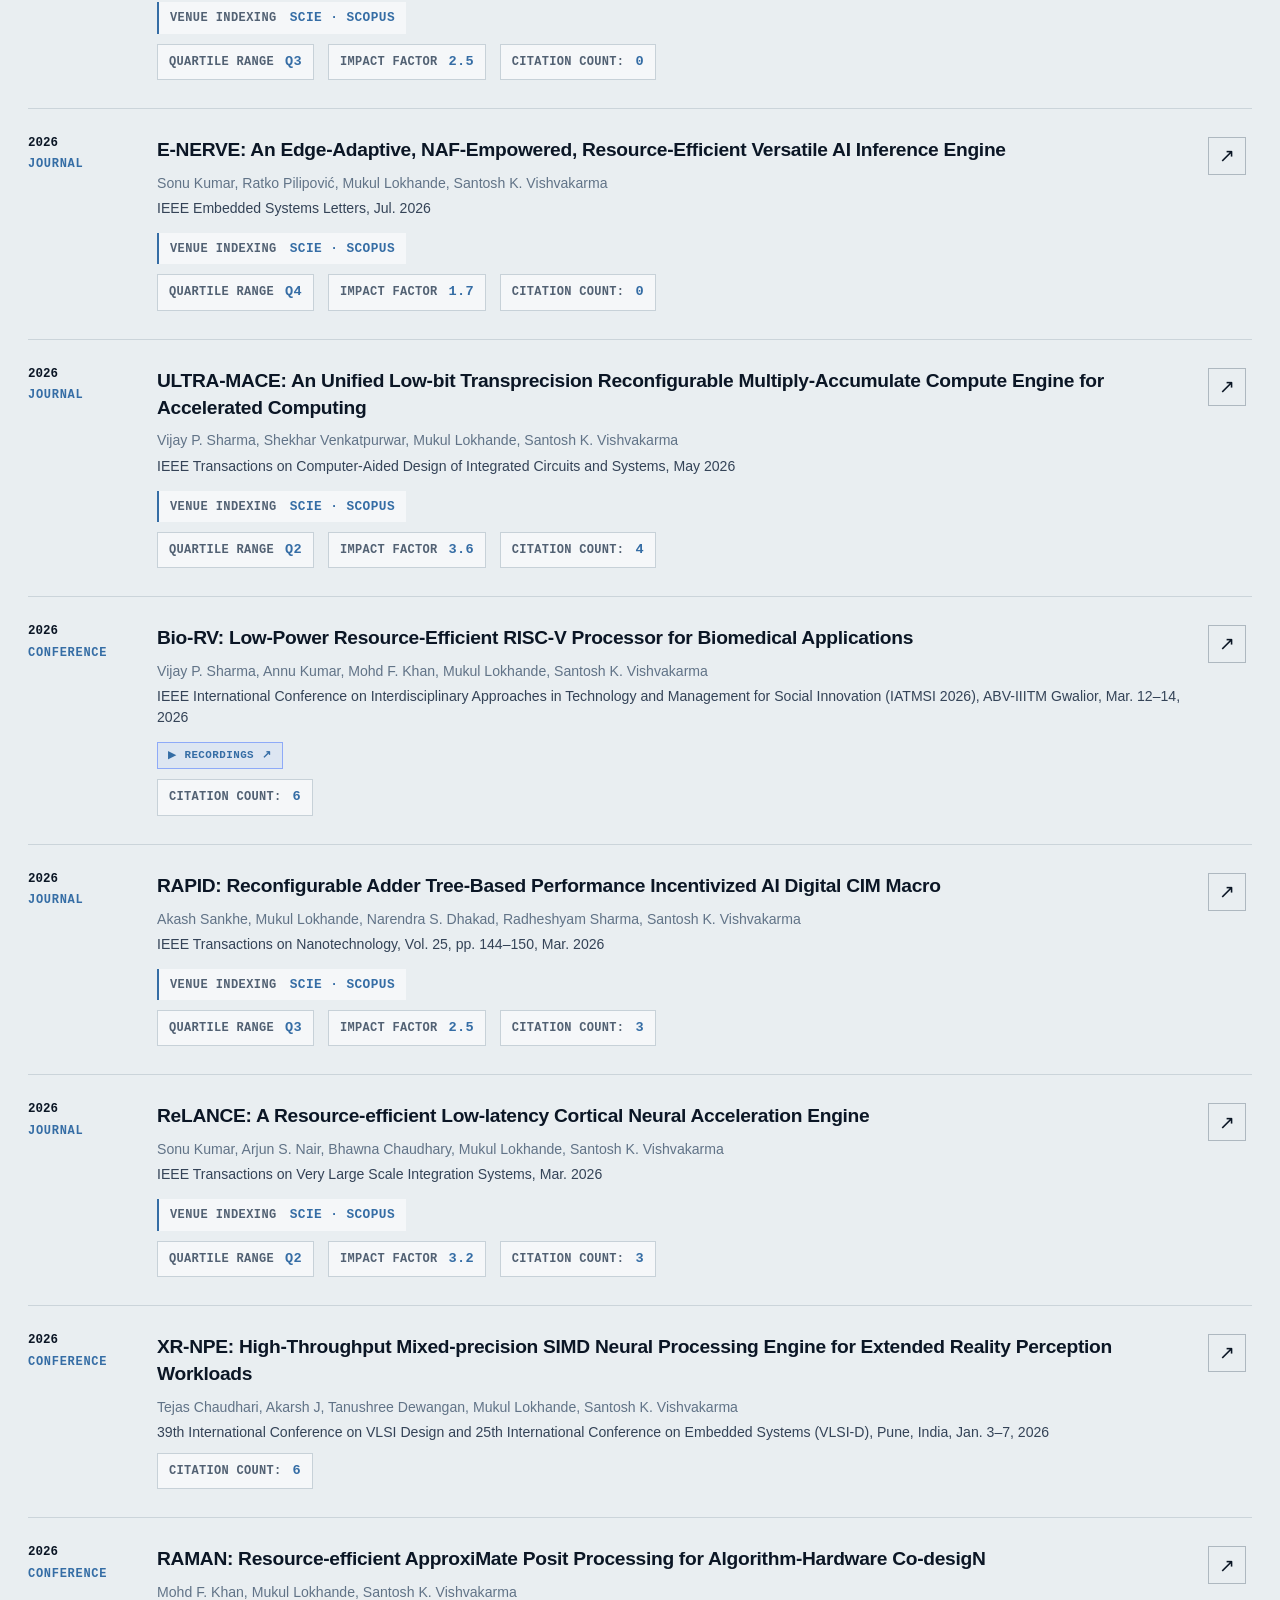
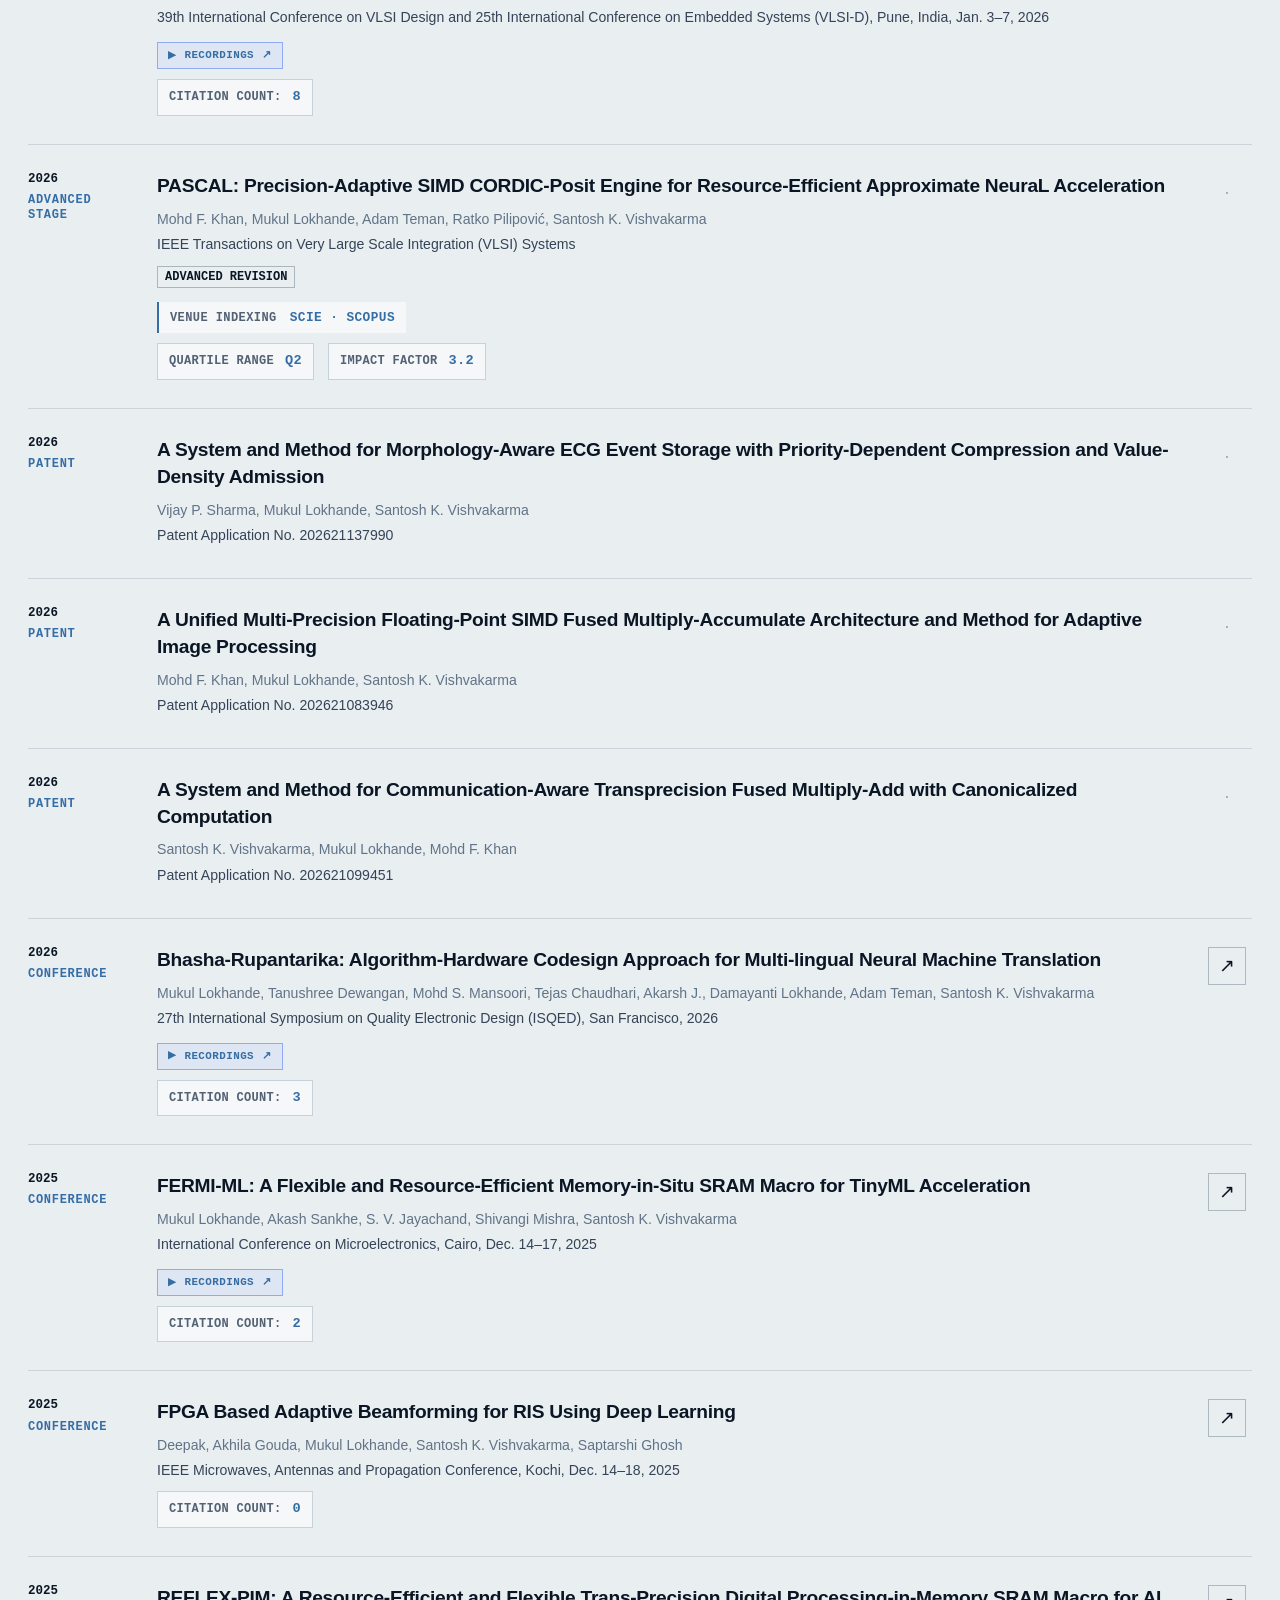
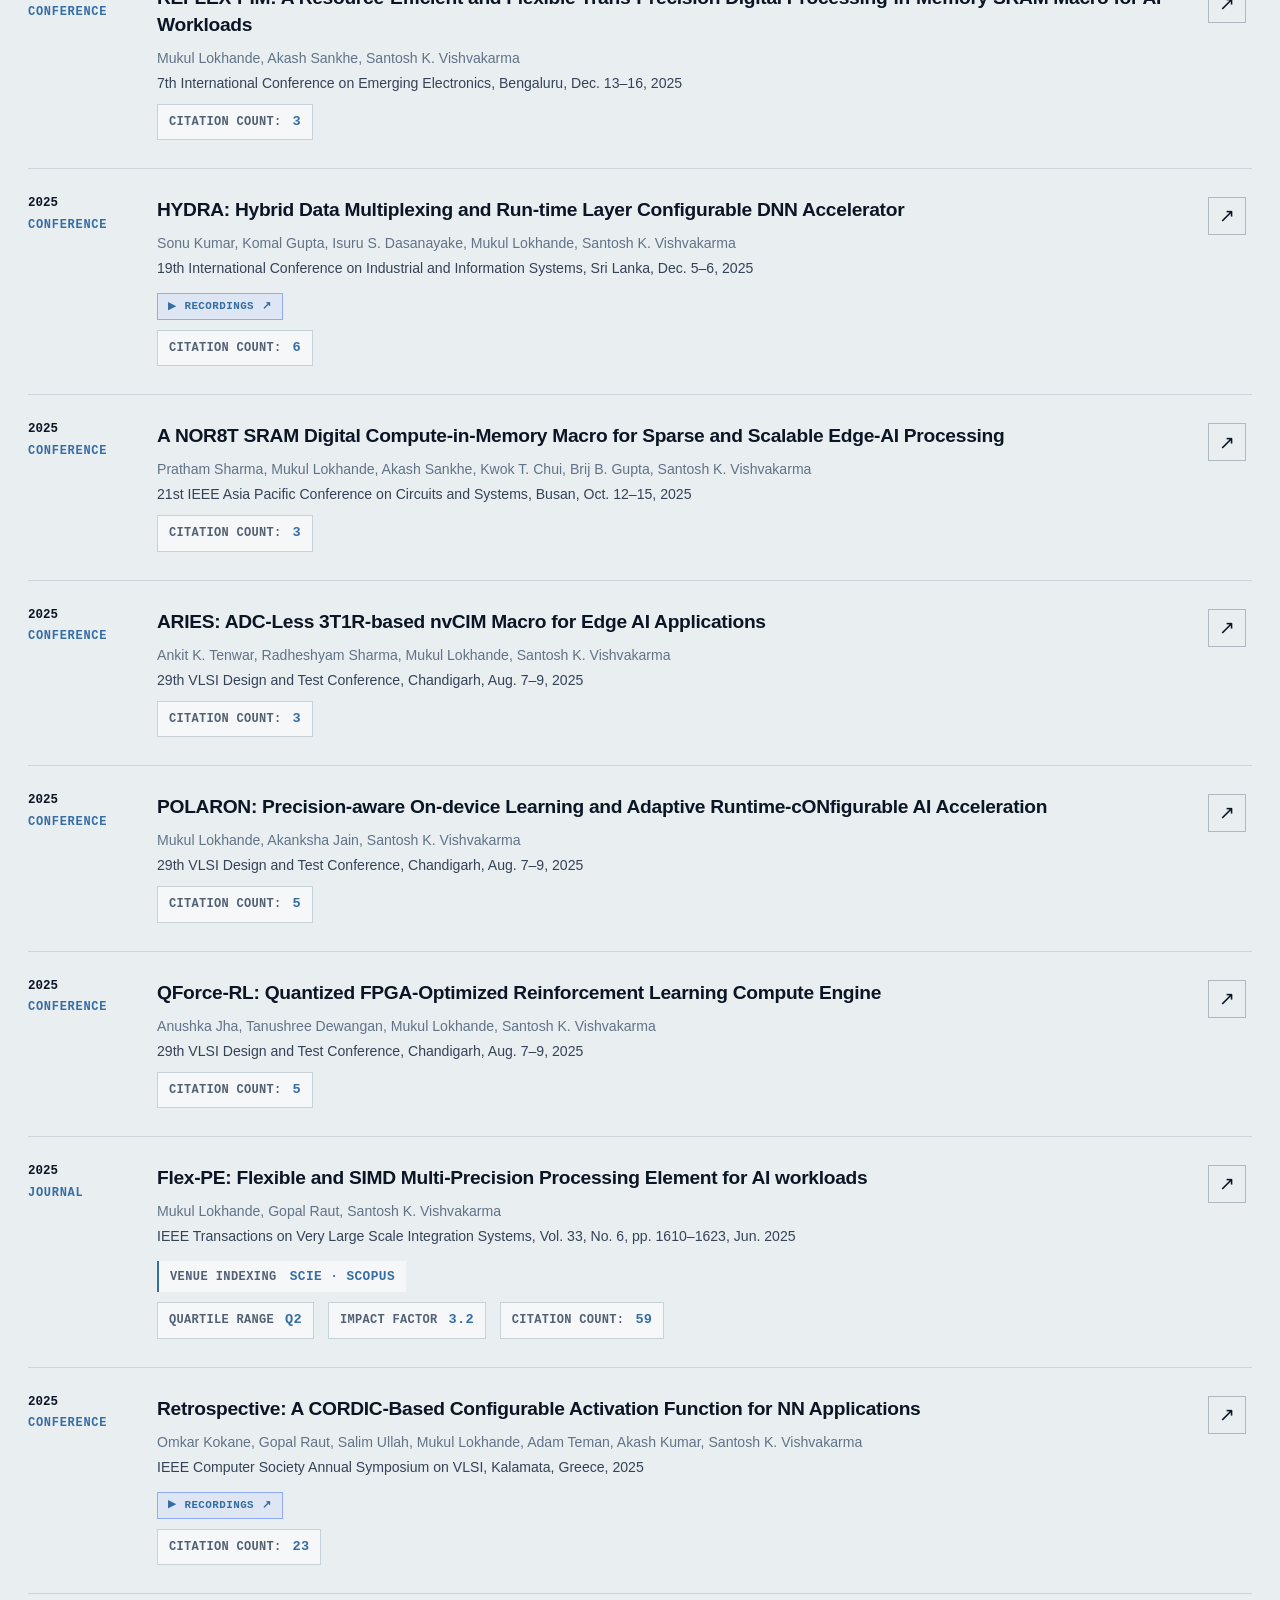
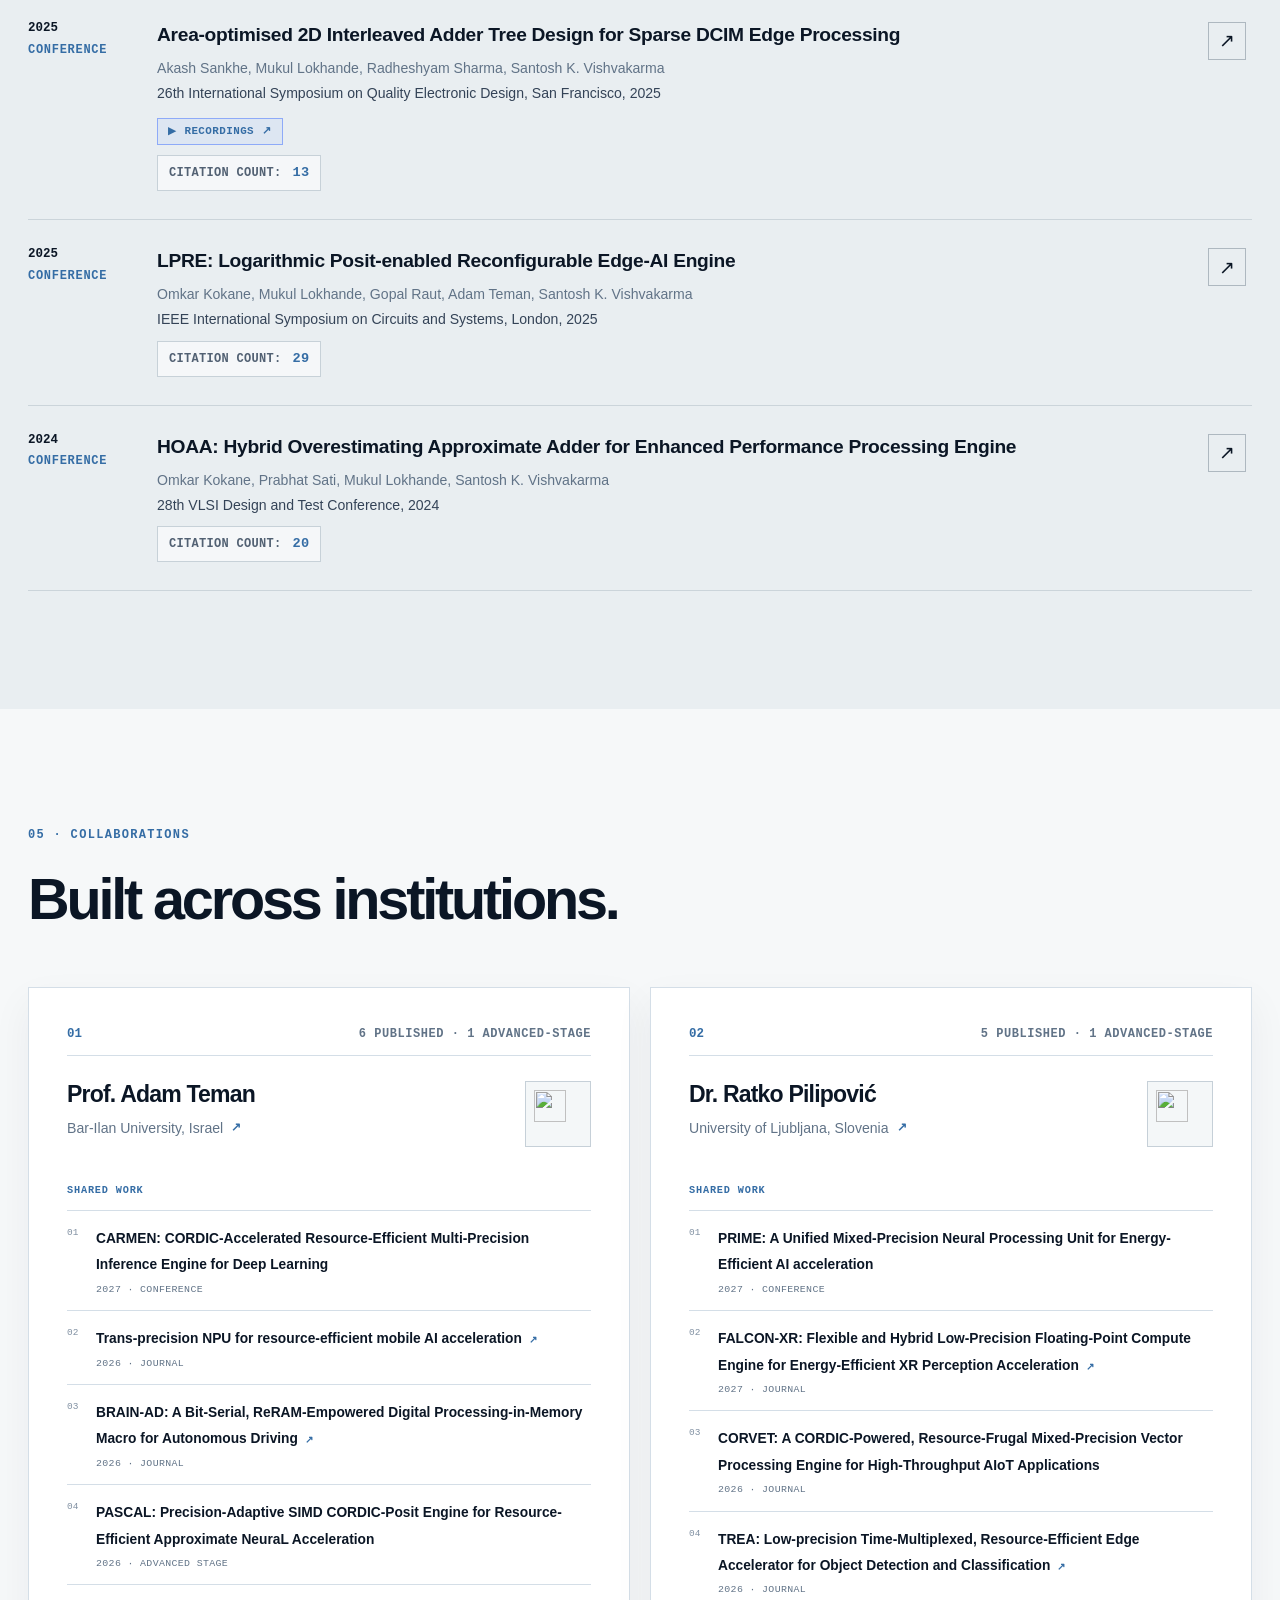
==== commit dd320700: "Sync Google Scholar metrics and homepage fallback" ====
--- a/index.html
+++ b/index.html
@@ -86,7 +86,7 @@
     </section>
 
     <section class="metrics-bar research-impact" aria-labelledby="impact-title">
-      <div class="impact-heading"><p>Research impact</p><h2 id="impact-title">Evidence in scholarship and silicon.</h2><a href="https://scholar.google.com/citations?user=qqAsAJ4AAAAJ&amp;hl=en&amp;oi=ao" target="_blank" rel="noreferrer">Google Scholar ↗</a><small class="scholar-sync-status" id="scholar-updated-at">Last synced 25 Nov 2026, 18:38 IST</small></div>
+      <div class="impact-heading"><p>Research impact</p><h2 id="impact-title">Evidence in scholarship and silicon.</h2><a href="https://scholar.google.com/citations?user=qqAsAJ4AAAAJ&amp;hl=en&amp;oi=ao" target="_blank" rel="noreferrer">Google Scholar ↗</a><small class="scholar-sync-status" id="scholar-updated-at">Last synced 26 Nov 2026, 18:17 IST</small></div>
       <div><strong id="paper-total">37</strong><span>research papers</span><small id="paper-breakdown">11 journals · 26 conferences</small></div>
       <div><strong id="citation-total">206</strong><span>citations</span><small>Google Scholar</small></div>
       <div><strong id="h-index-total">6</strong><span>h-index</span><small>Google Scholar</small></div>
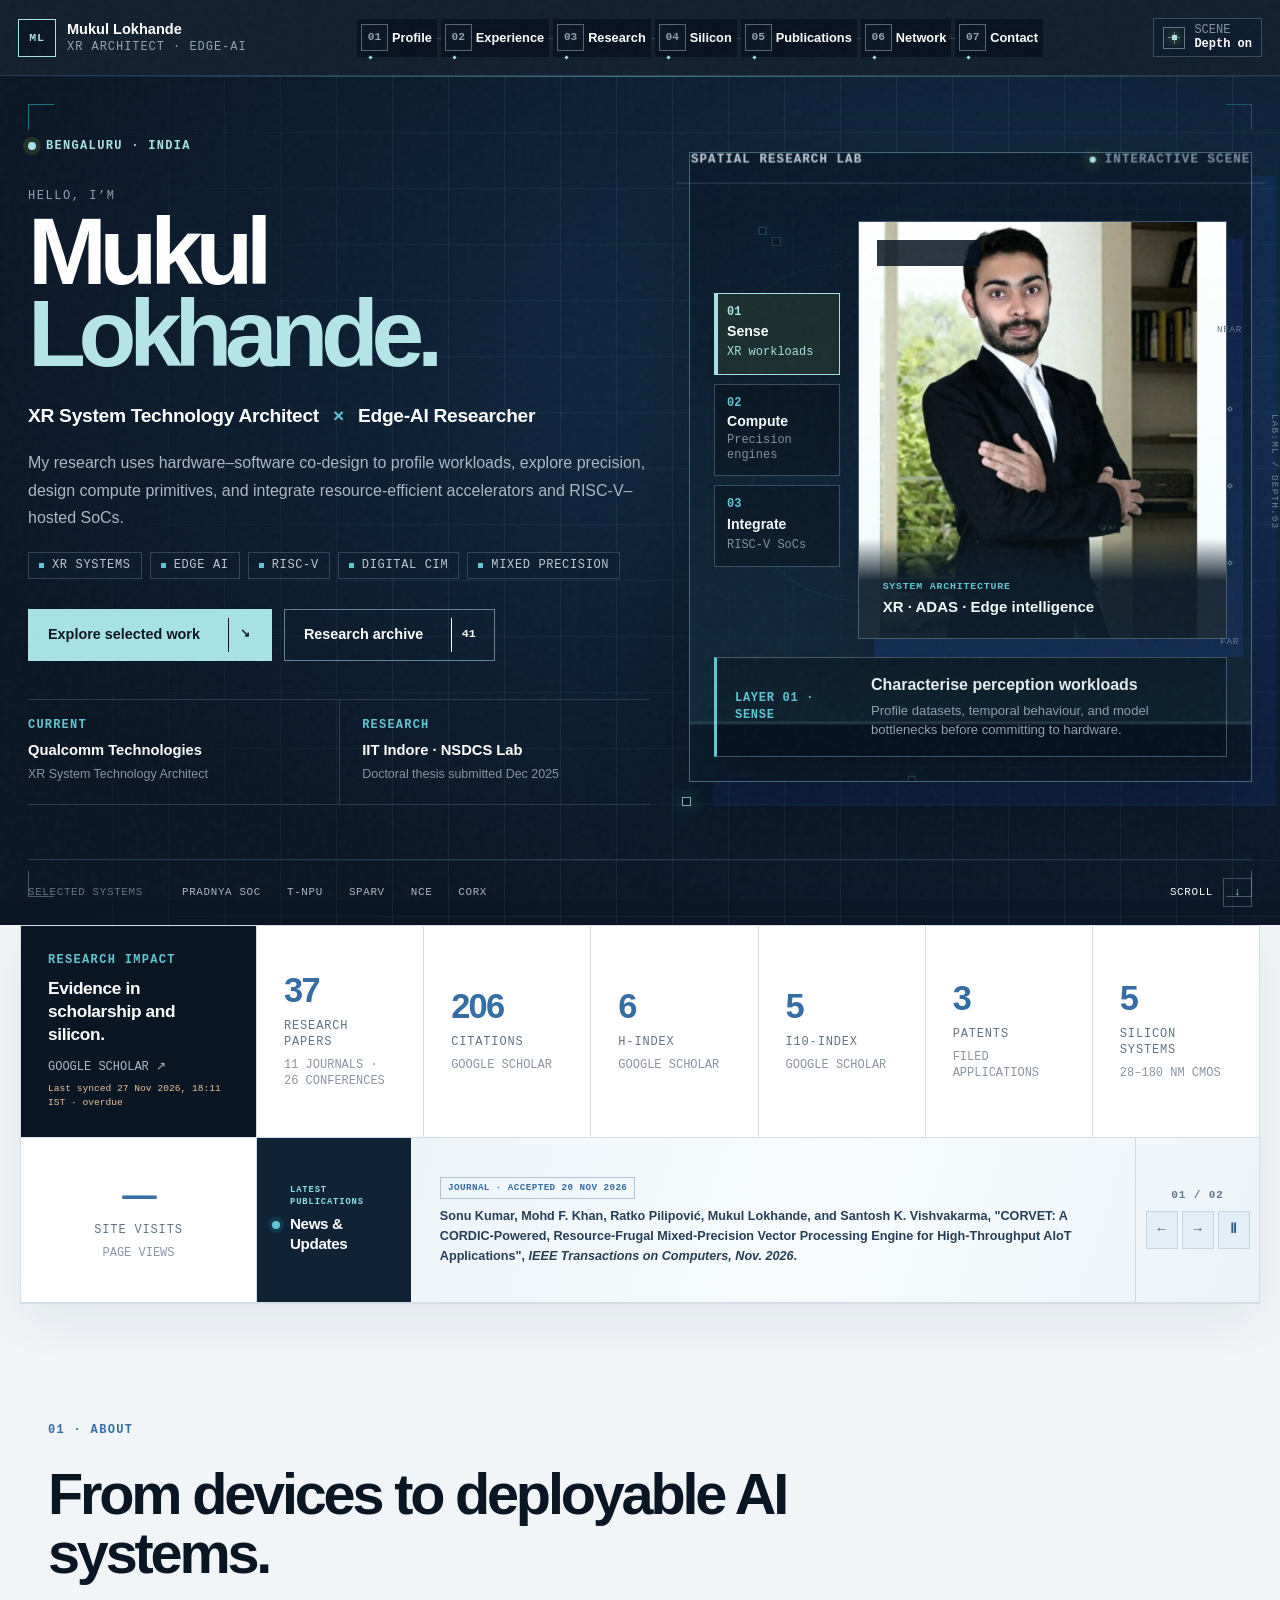
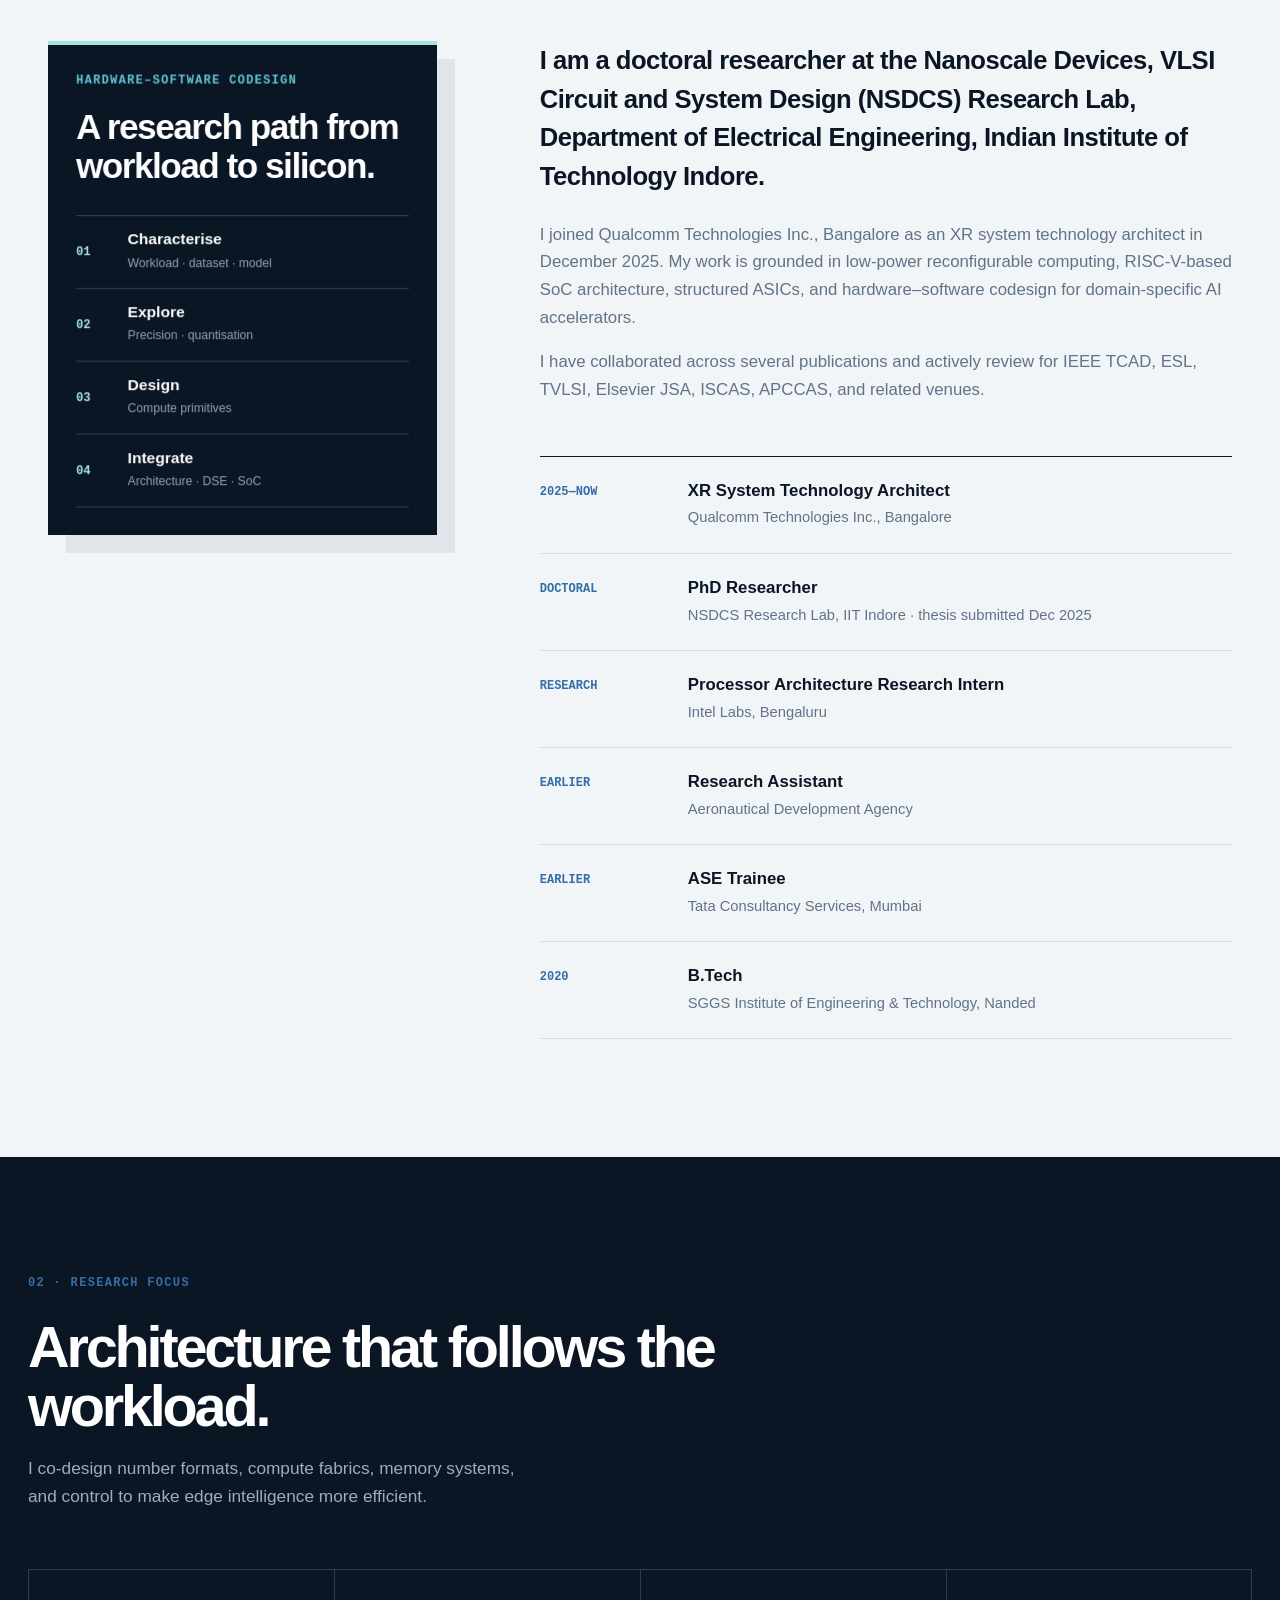
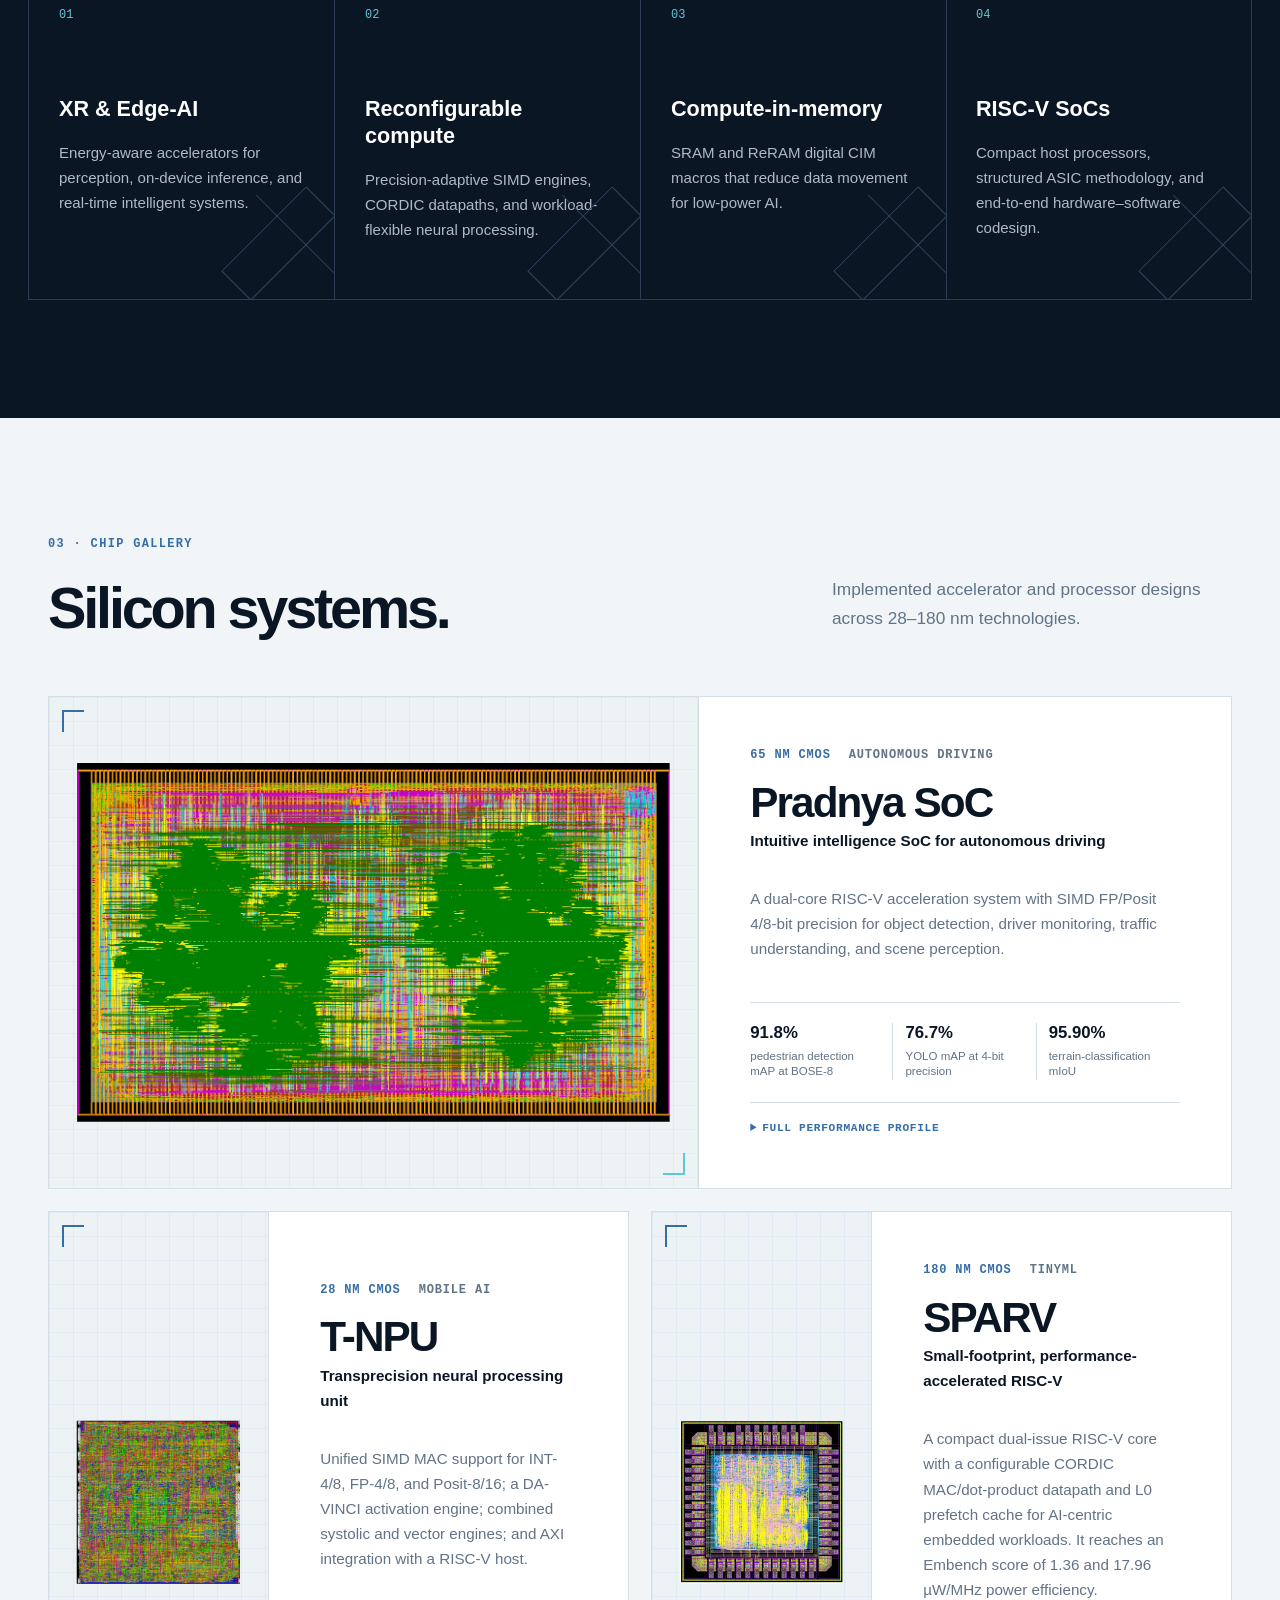
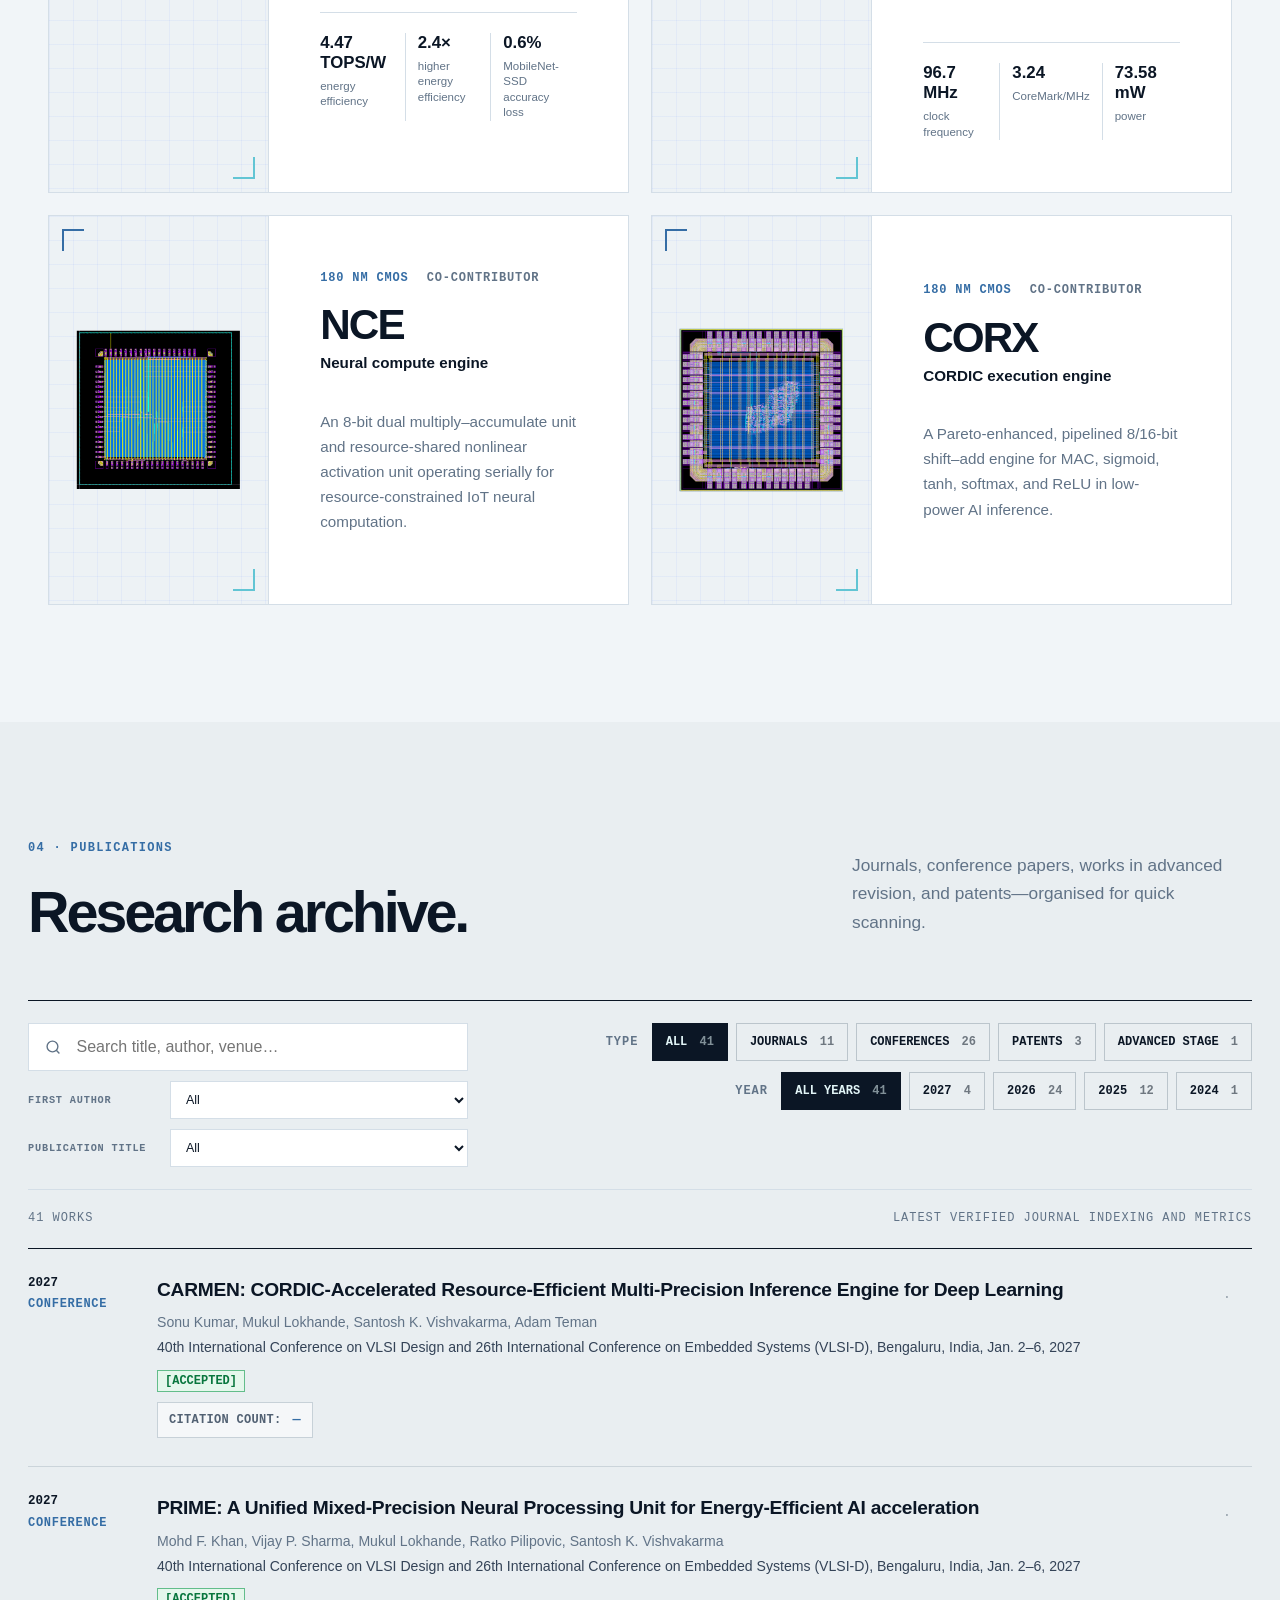
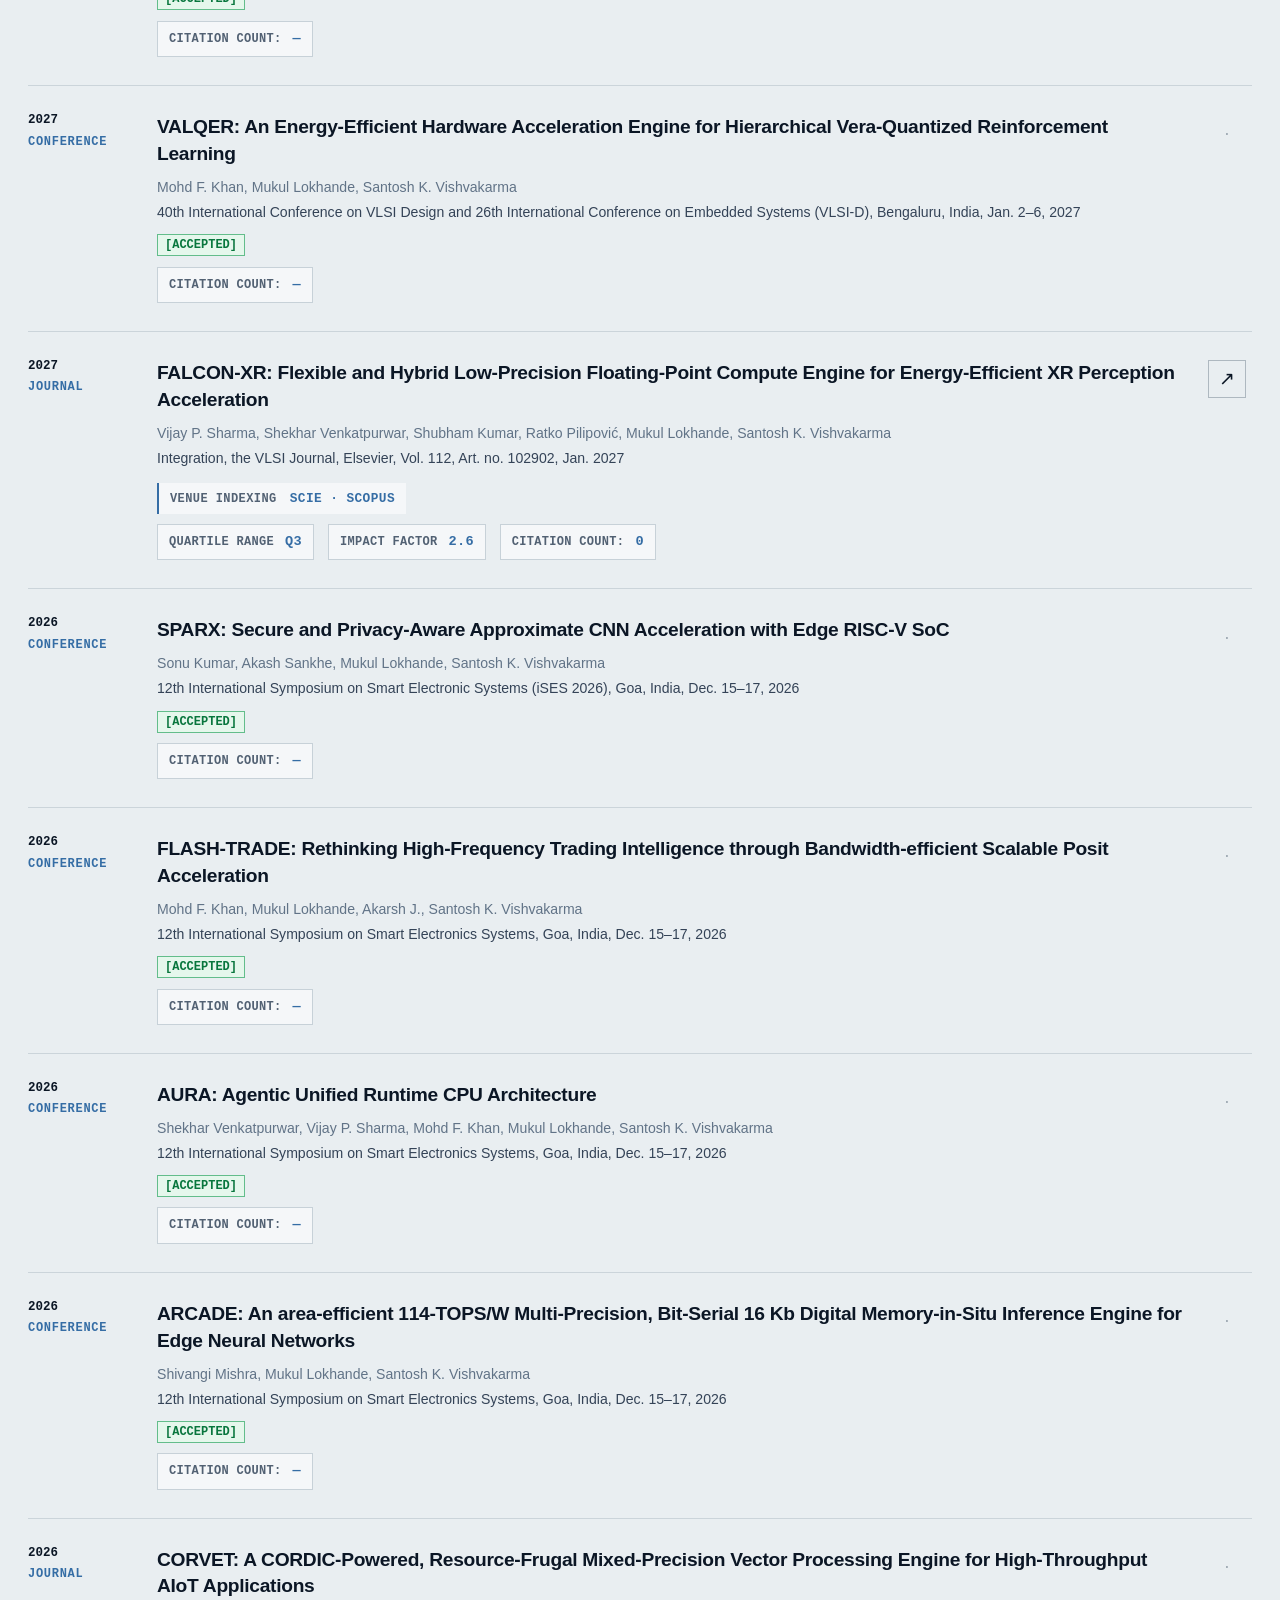
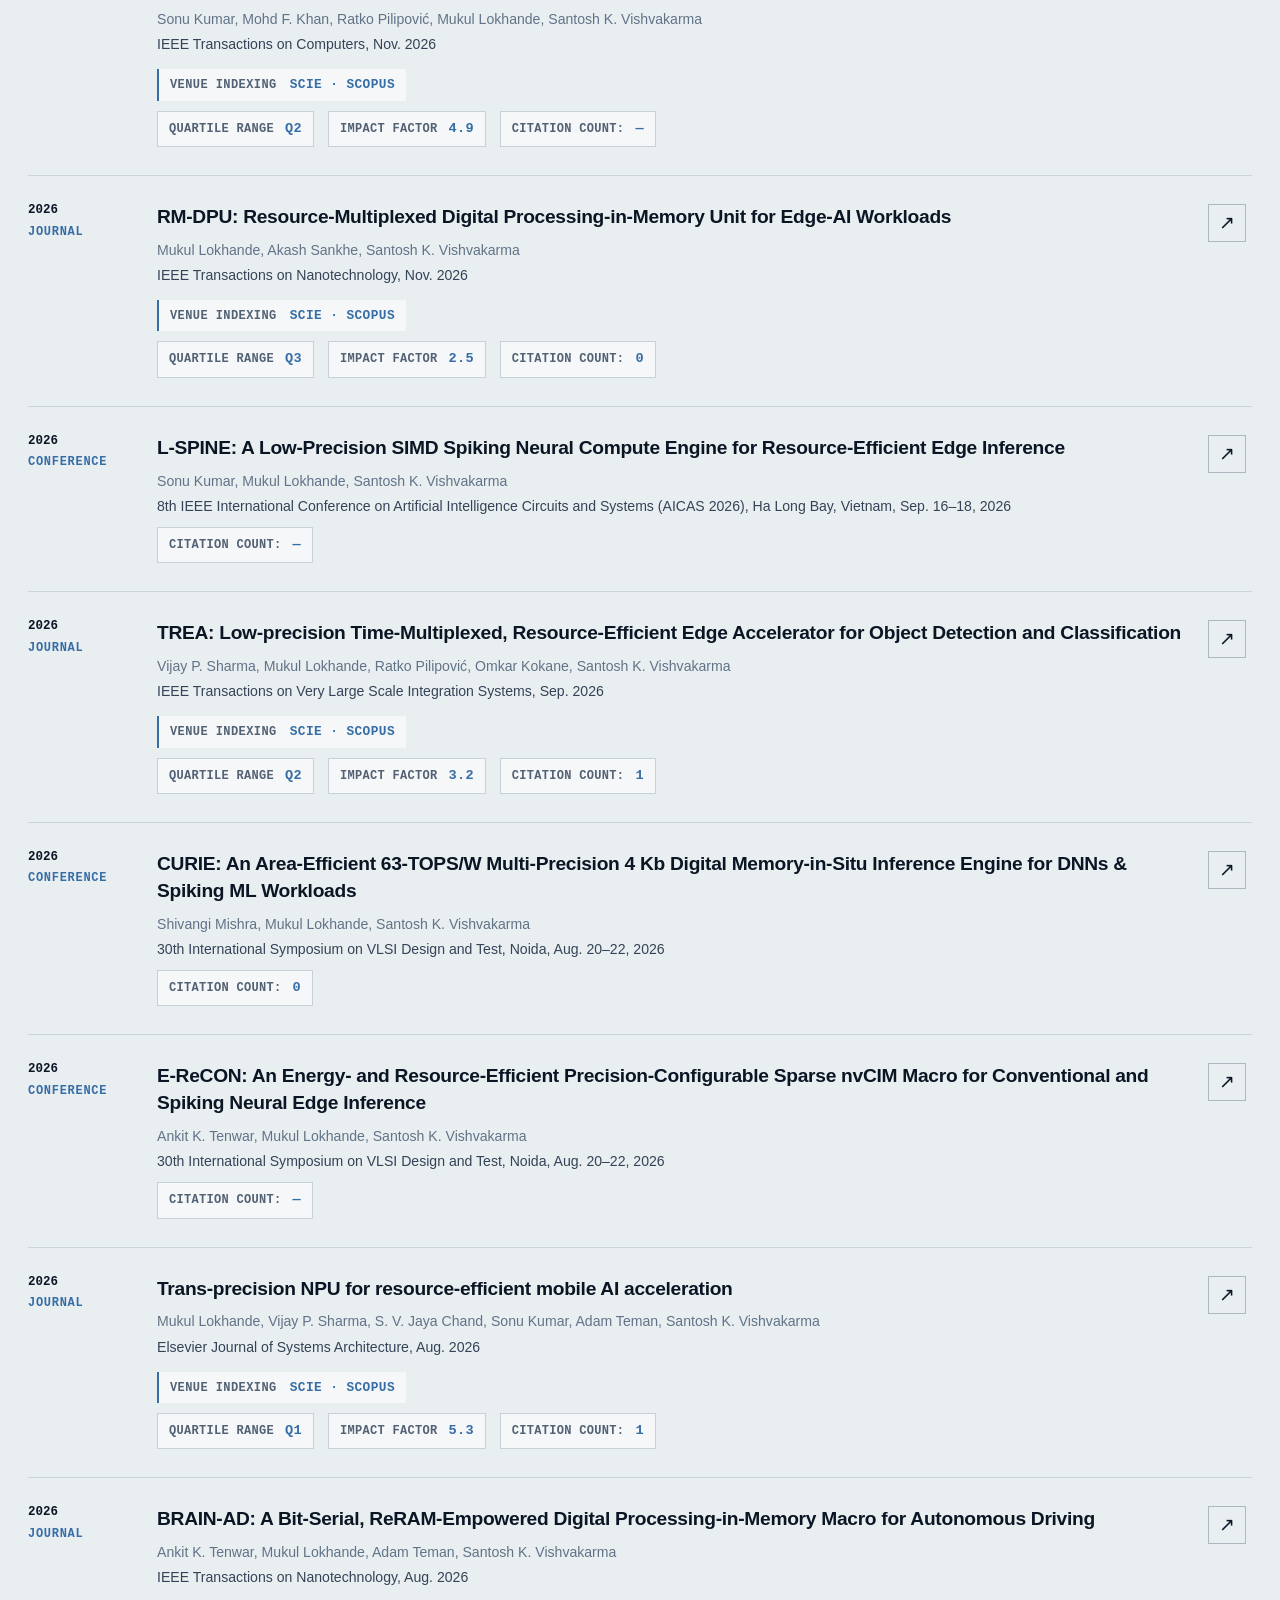
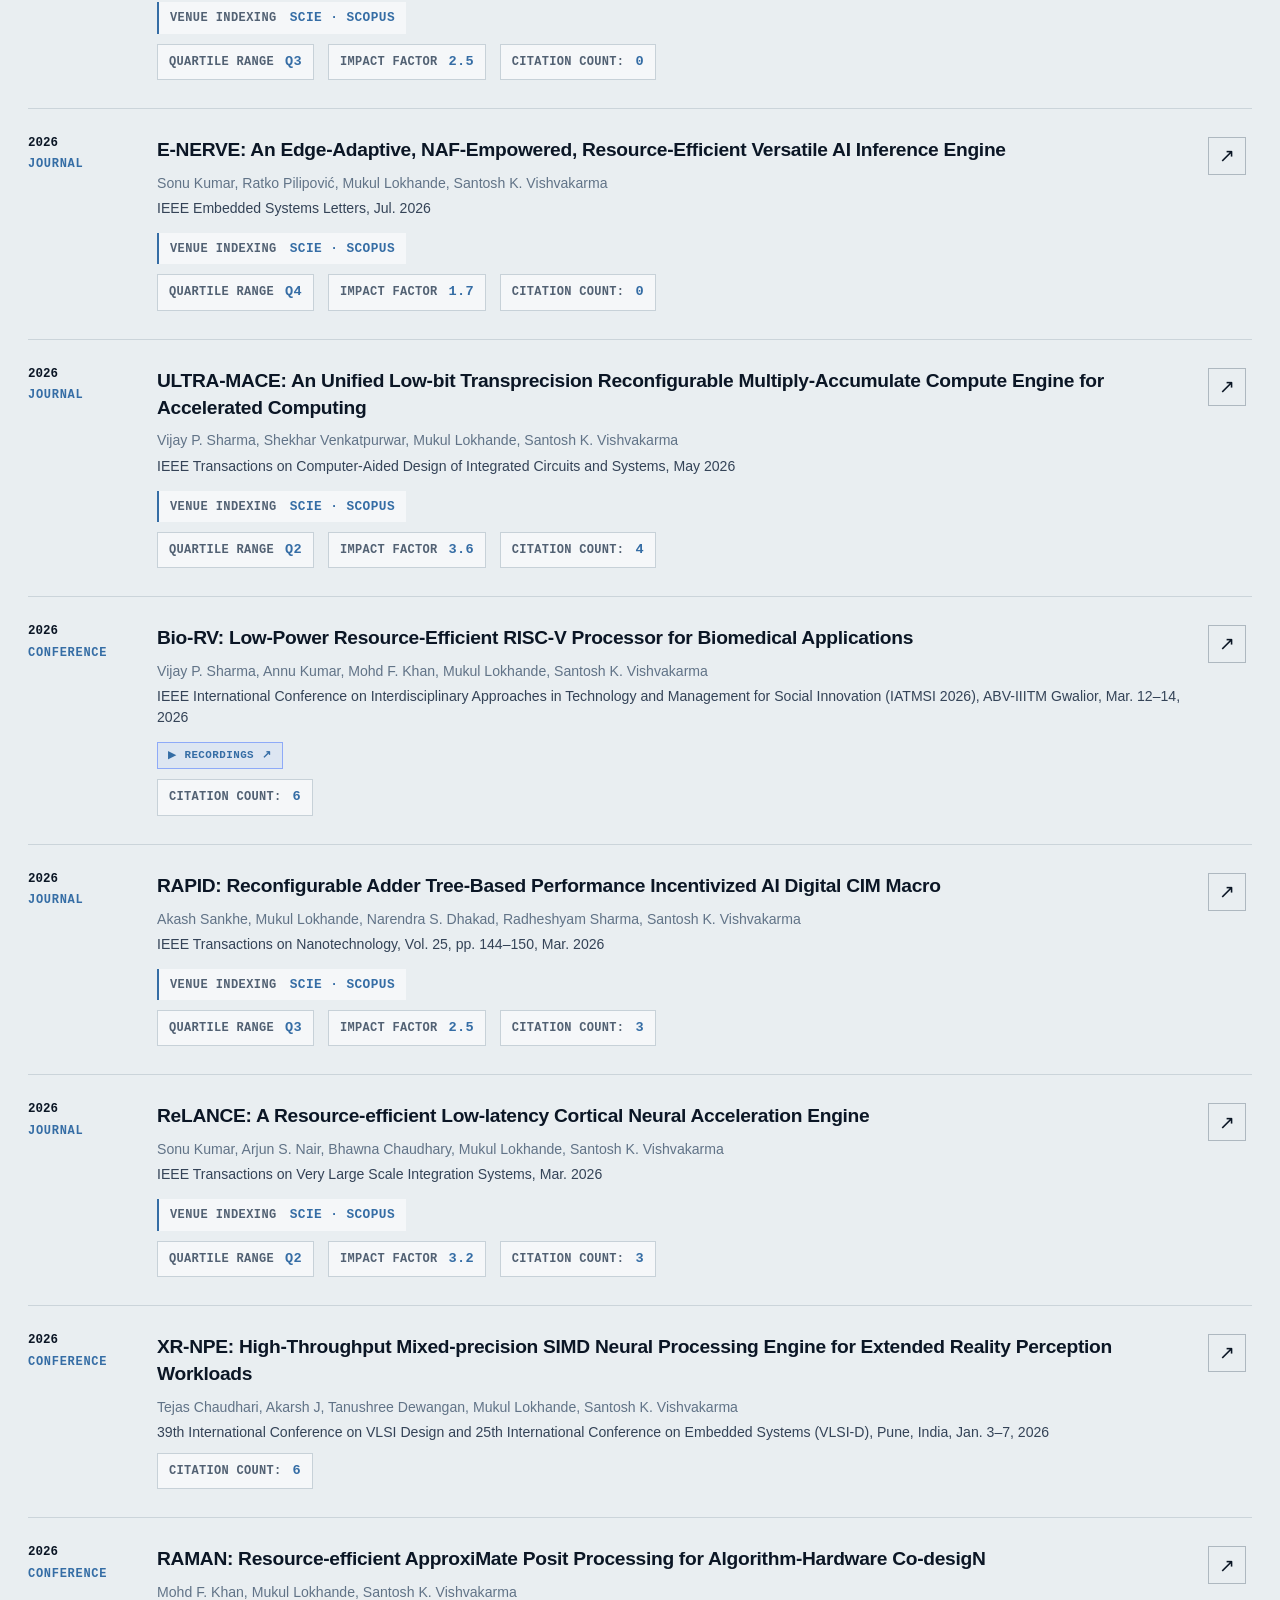
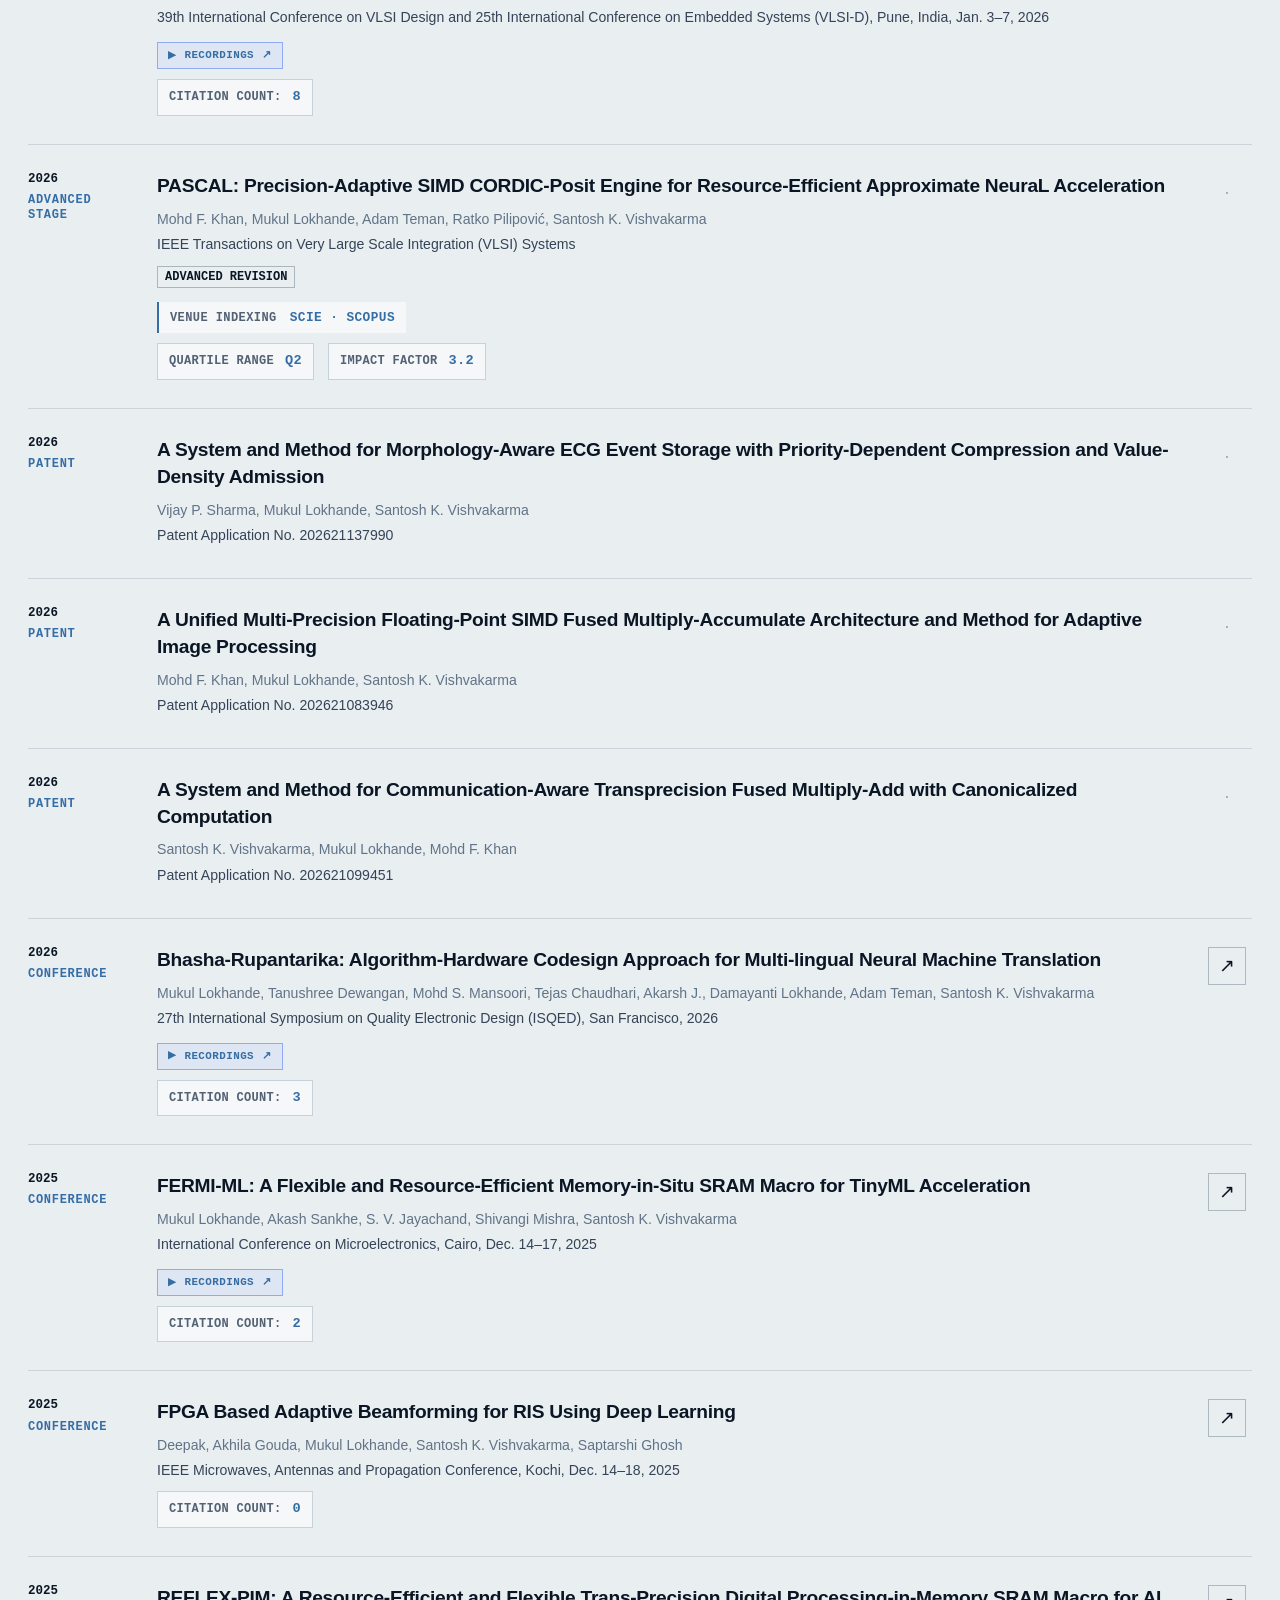
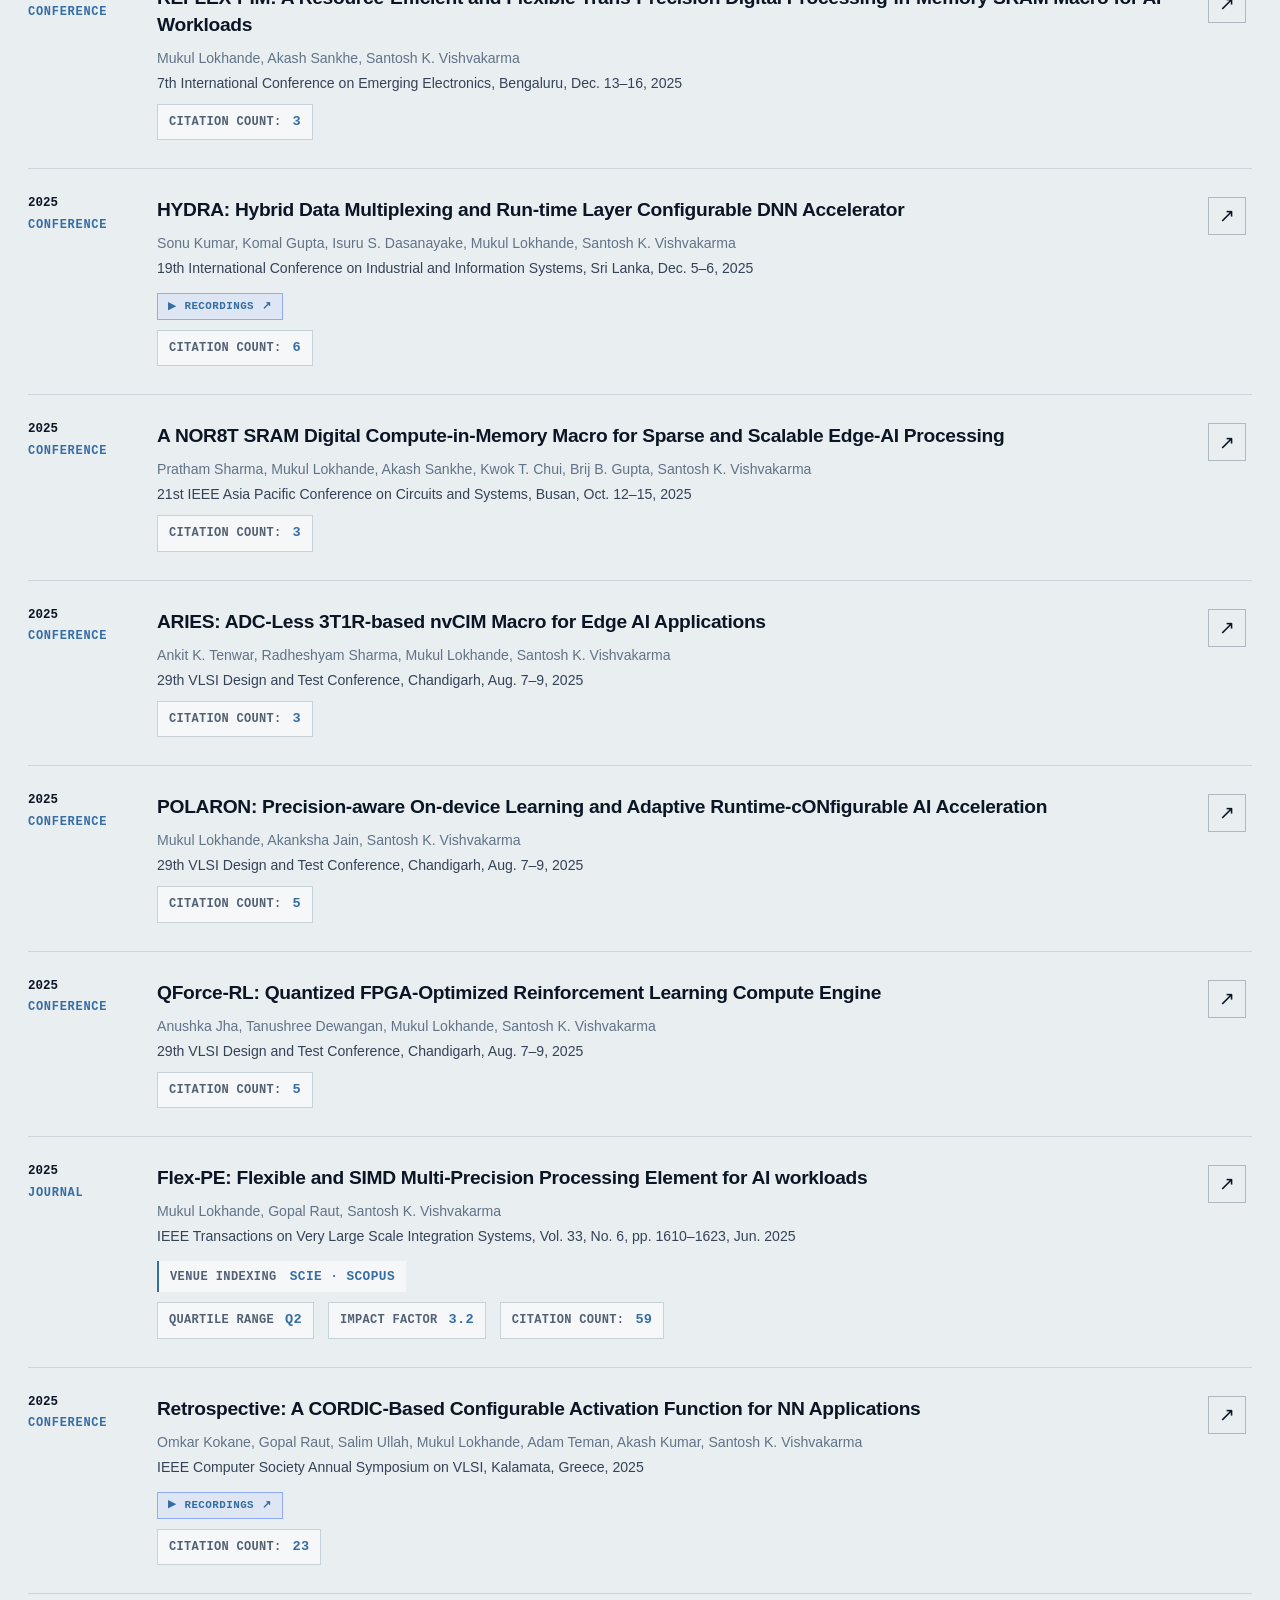
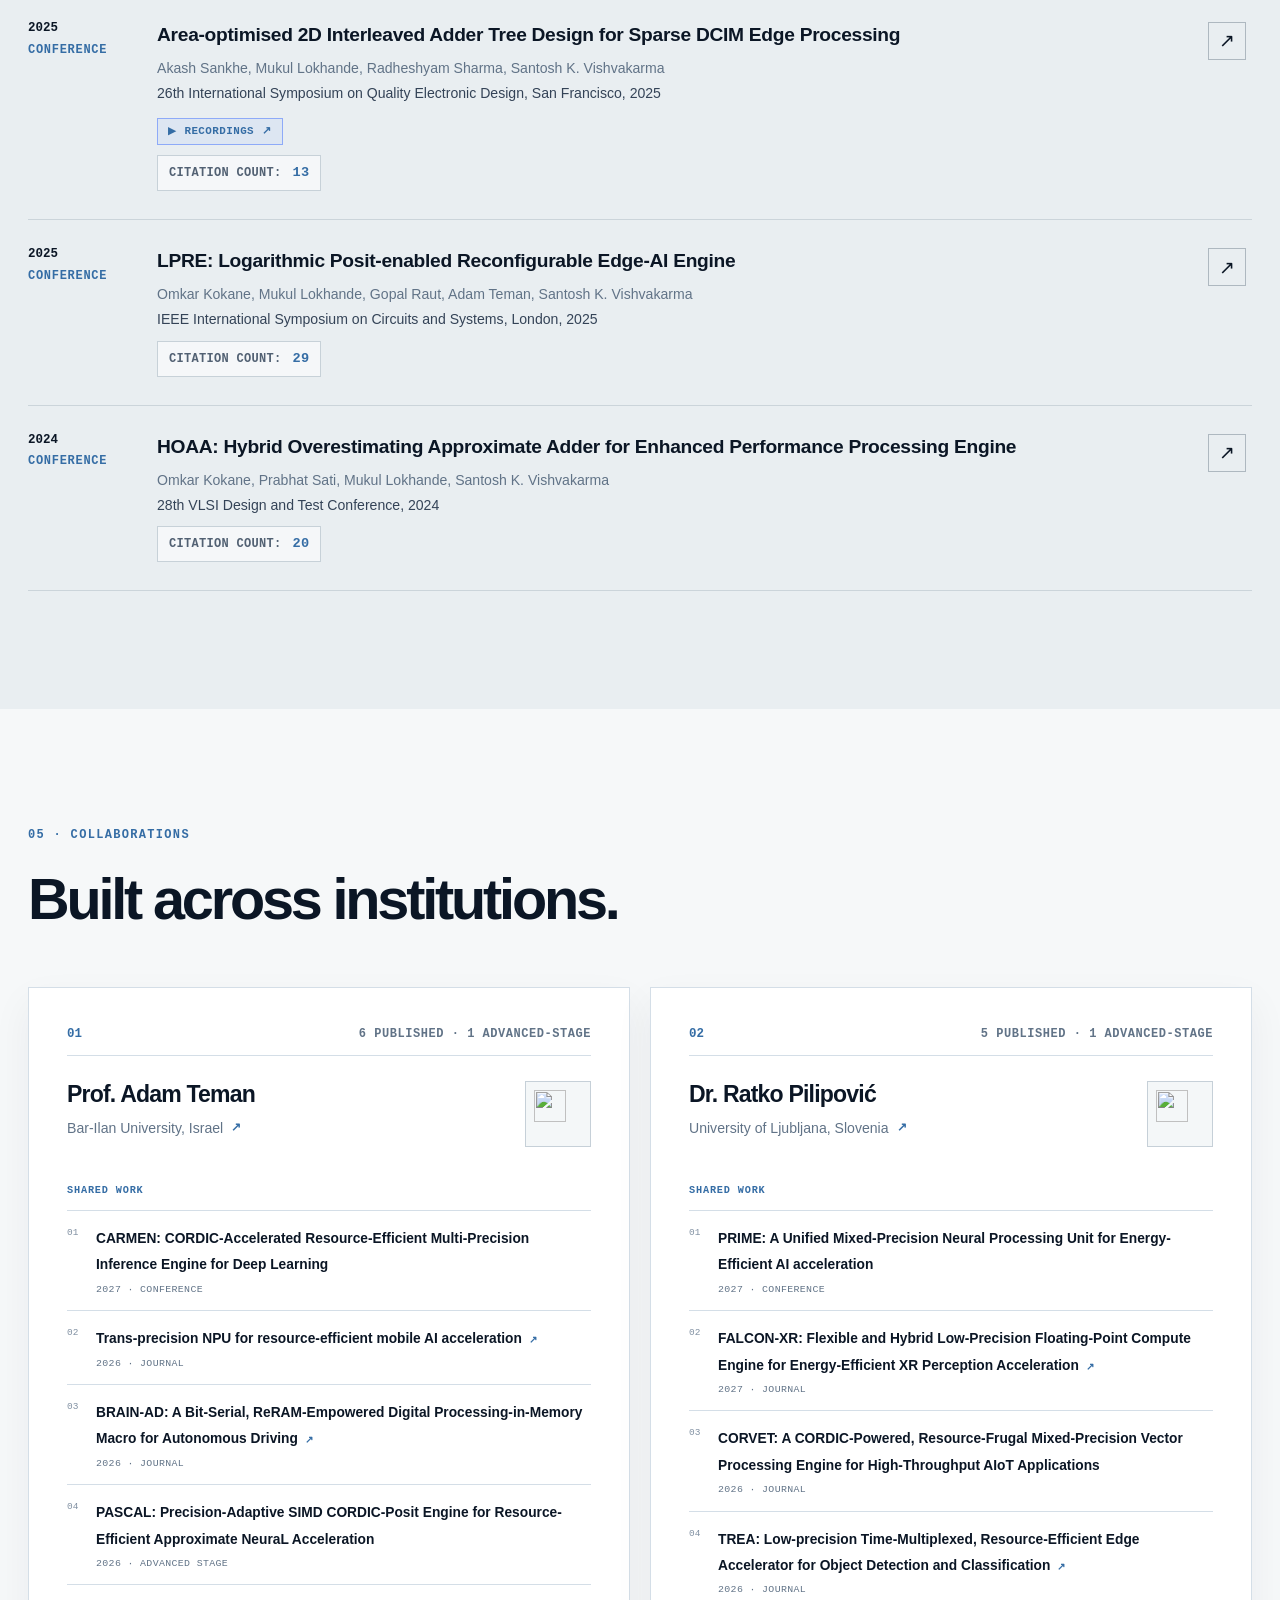
==== commit 605d5800: "Sync Google Scholar metrics and homepage fallback" ====
--- a/index.html
+++ b/index.html
@@ -86,7 +86,7 @@
     </section>
 
     <section class="metrics-bar research-impact" aria-labelledby="impact-title">
-      <div class="impact-heading"><p>Research impact</p><h2 id="impact-title">Evidence in scholarship and silicon.</h2><a href="https://scholar.google.com/citations?user=qqAsAJ4AAAAJ&amp;hl=en&amp;oi=ao" target="_blank" rel="noreferrer">Google Scholar ↗</a><small class="scholar-sync-status" id="scholar-updated-at">Last synced 26 Nov 2026, 18:17 IST</small></div>
+      <div class="impact-heading"><p>Research impact</p><h2 id="impact-title">Evidence in scholarship and silicon.</h2><a href="https://scholar.google.com/citations?user=qqAsAJ4AAAAJ&amp;hl=en&amp;oi=ao" target="_blank" rel="noreferrer">Google Scholar ↗</a><small class="scholar-sync-status" id="scholar-updated-at">Last synced 27 Nov 2026, 18:11 IST</small></div>
       <div><strong id="paper-total">37</strong><span>research papers</span><small id="paper-breakdown">11 journals · 26 conferences</small></div>
       <div><strong id="citation-total">206</strong><span>citations</span><small>Google Scholar</small></div>
       <div><strong id="h-index-total">6</strong><span>h-index</span><small>Google Scholar</small></div>
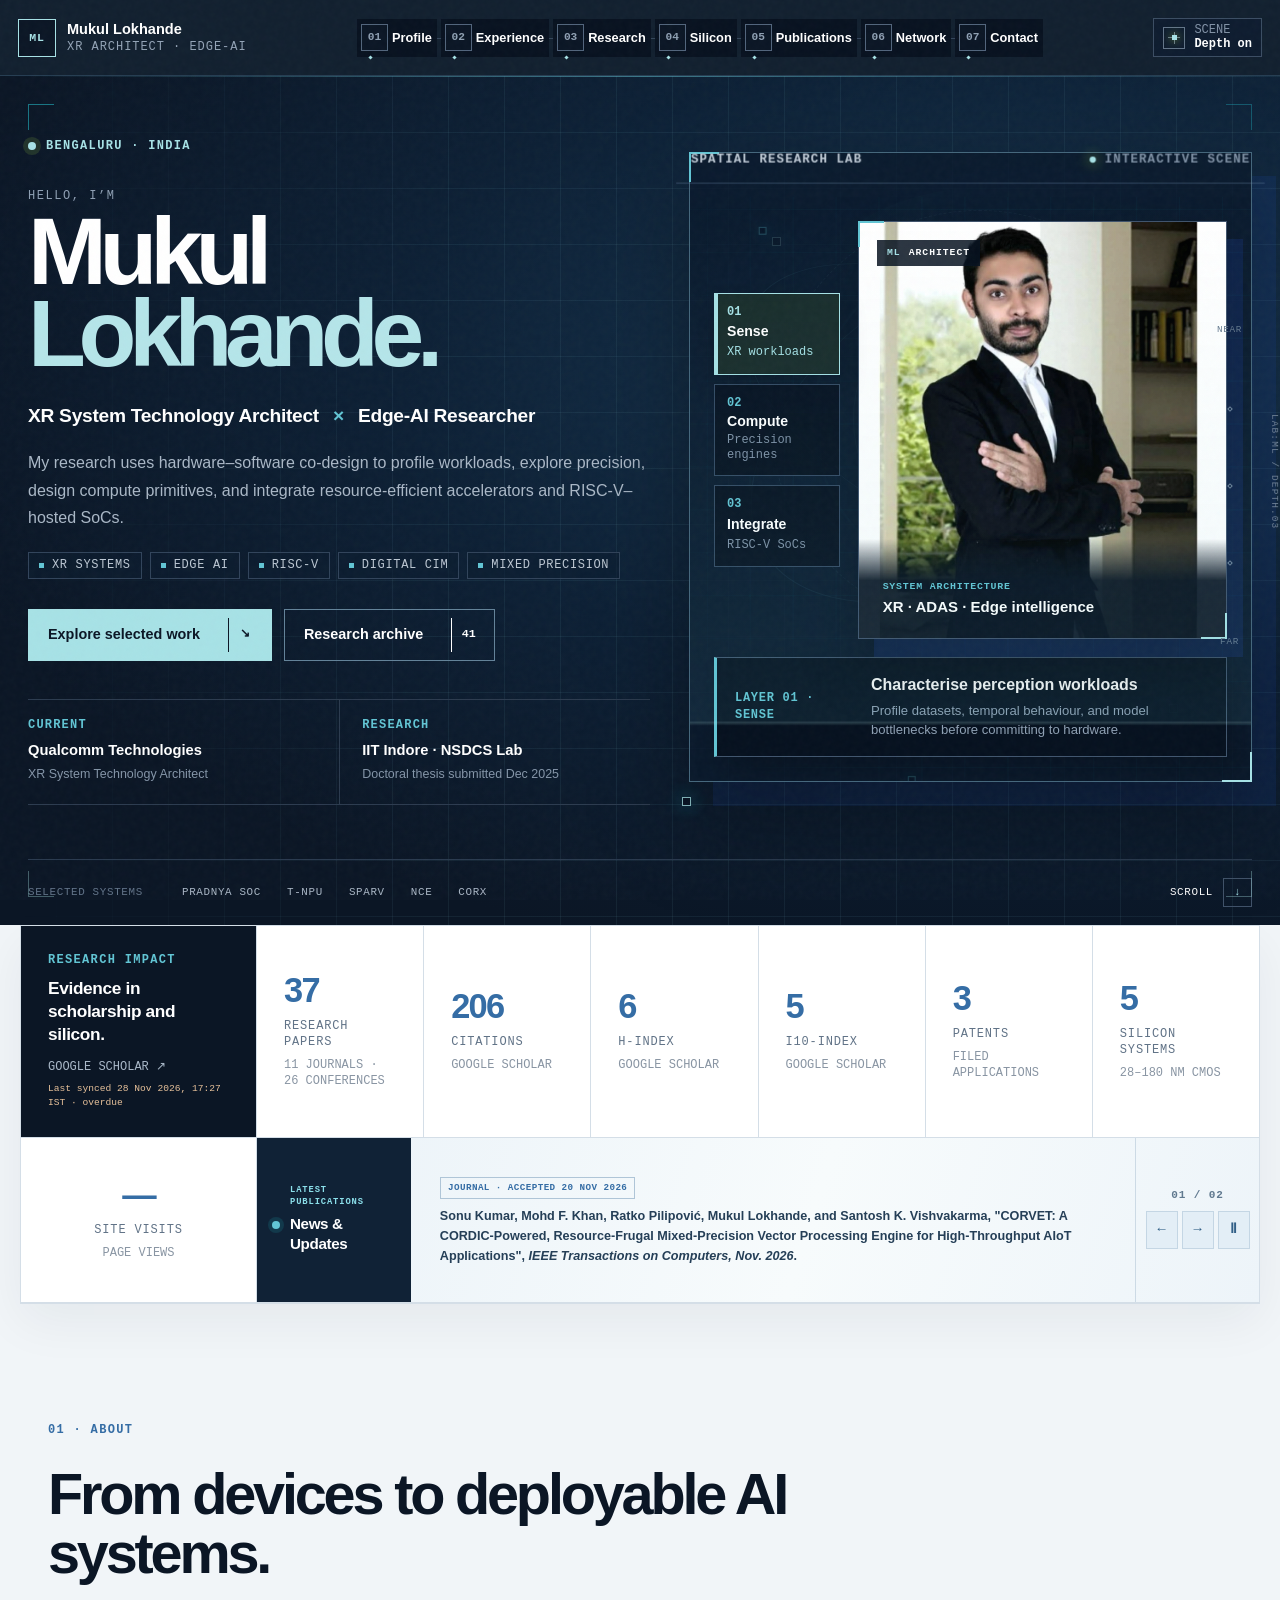
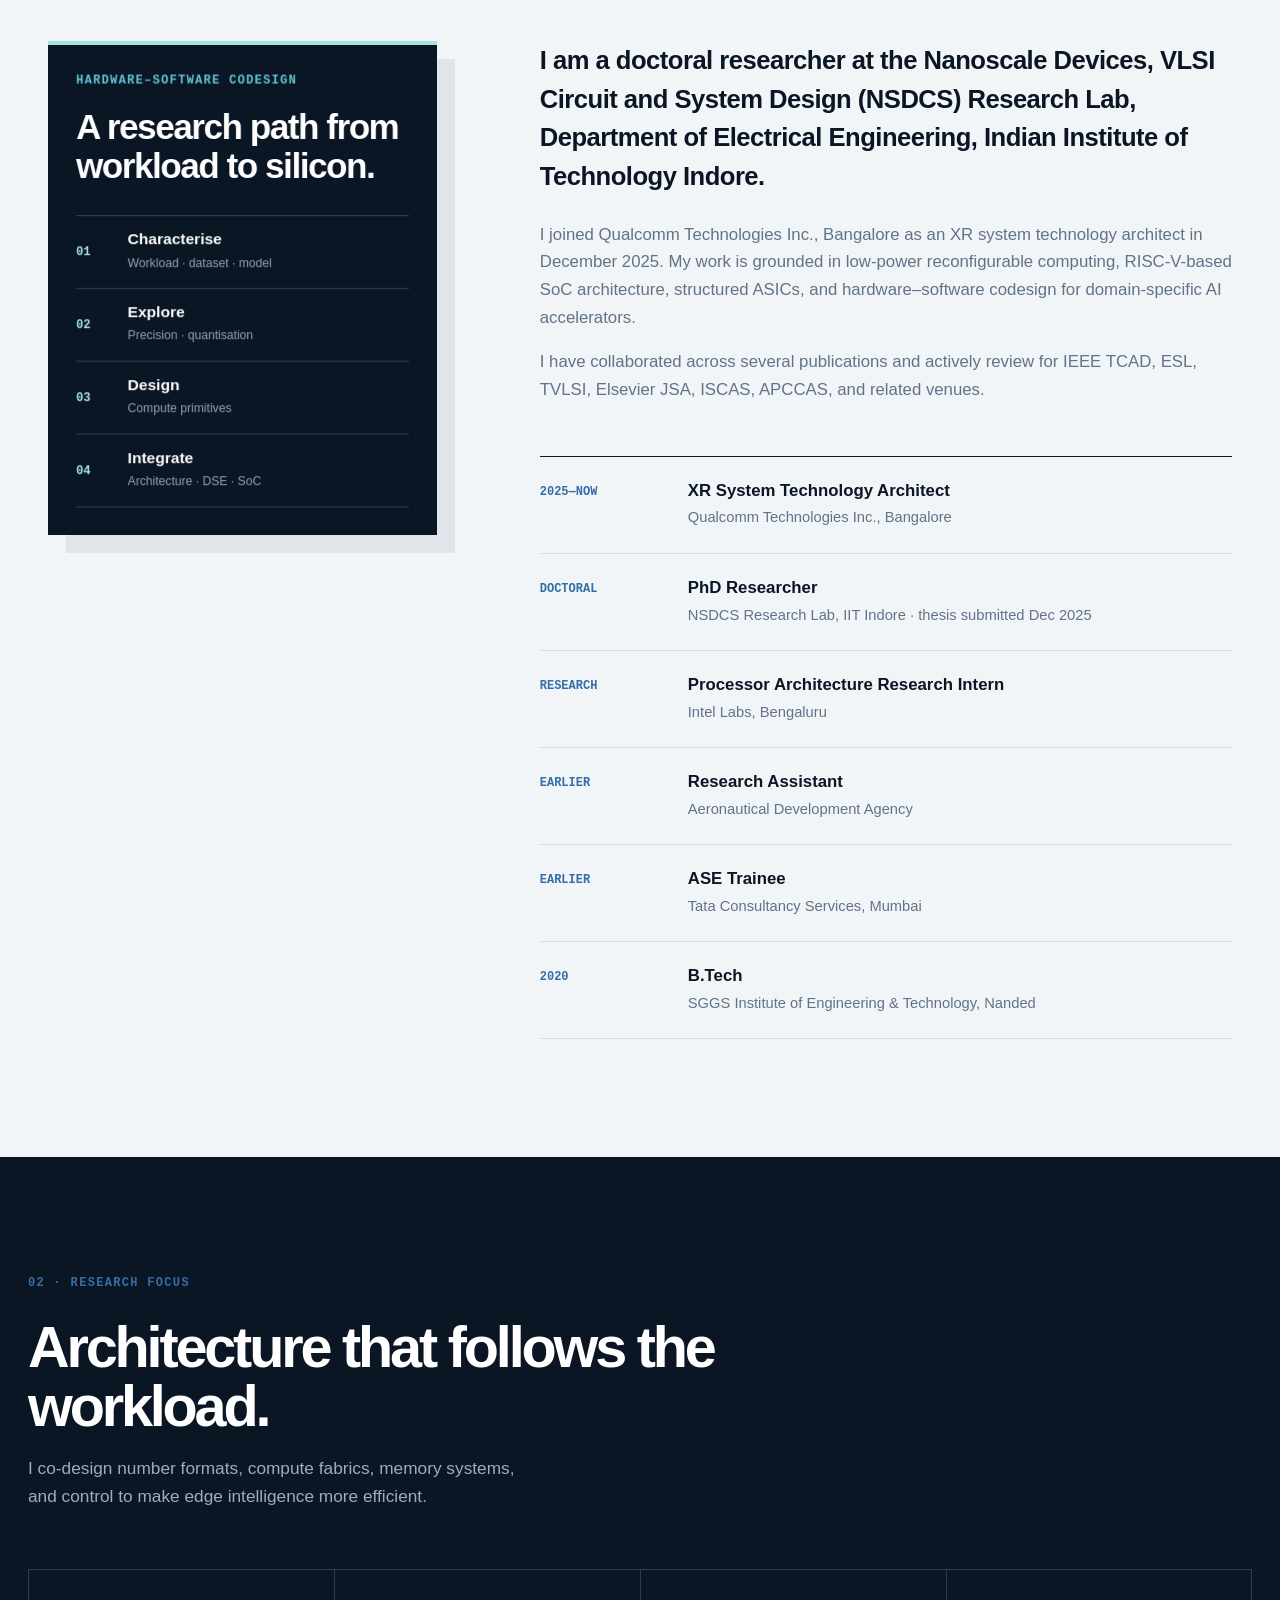
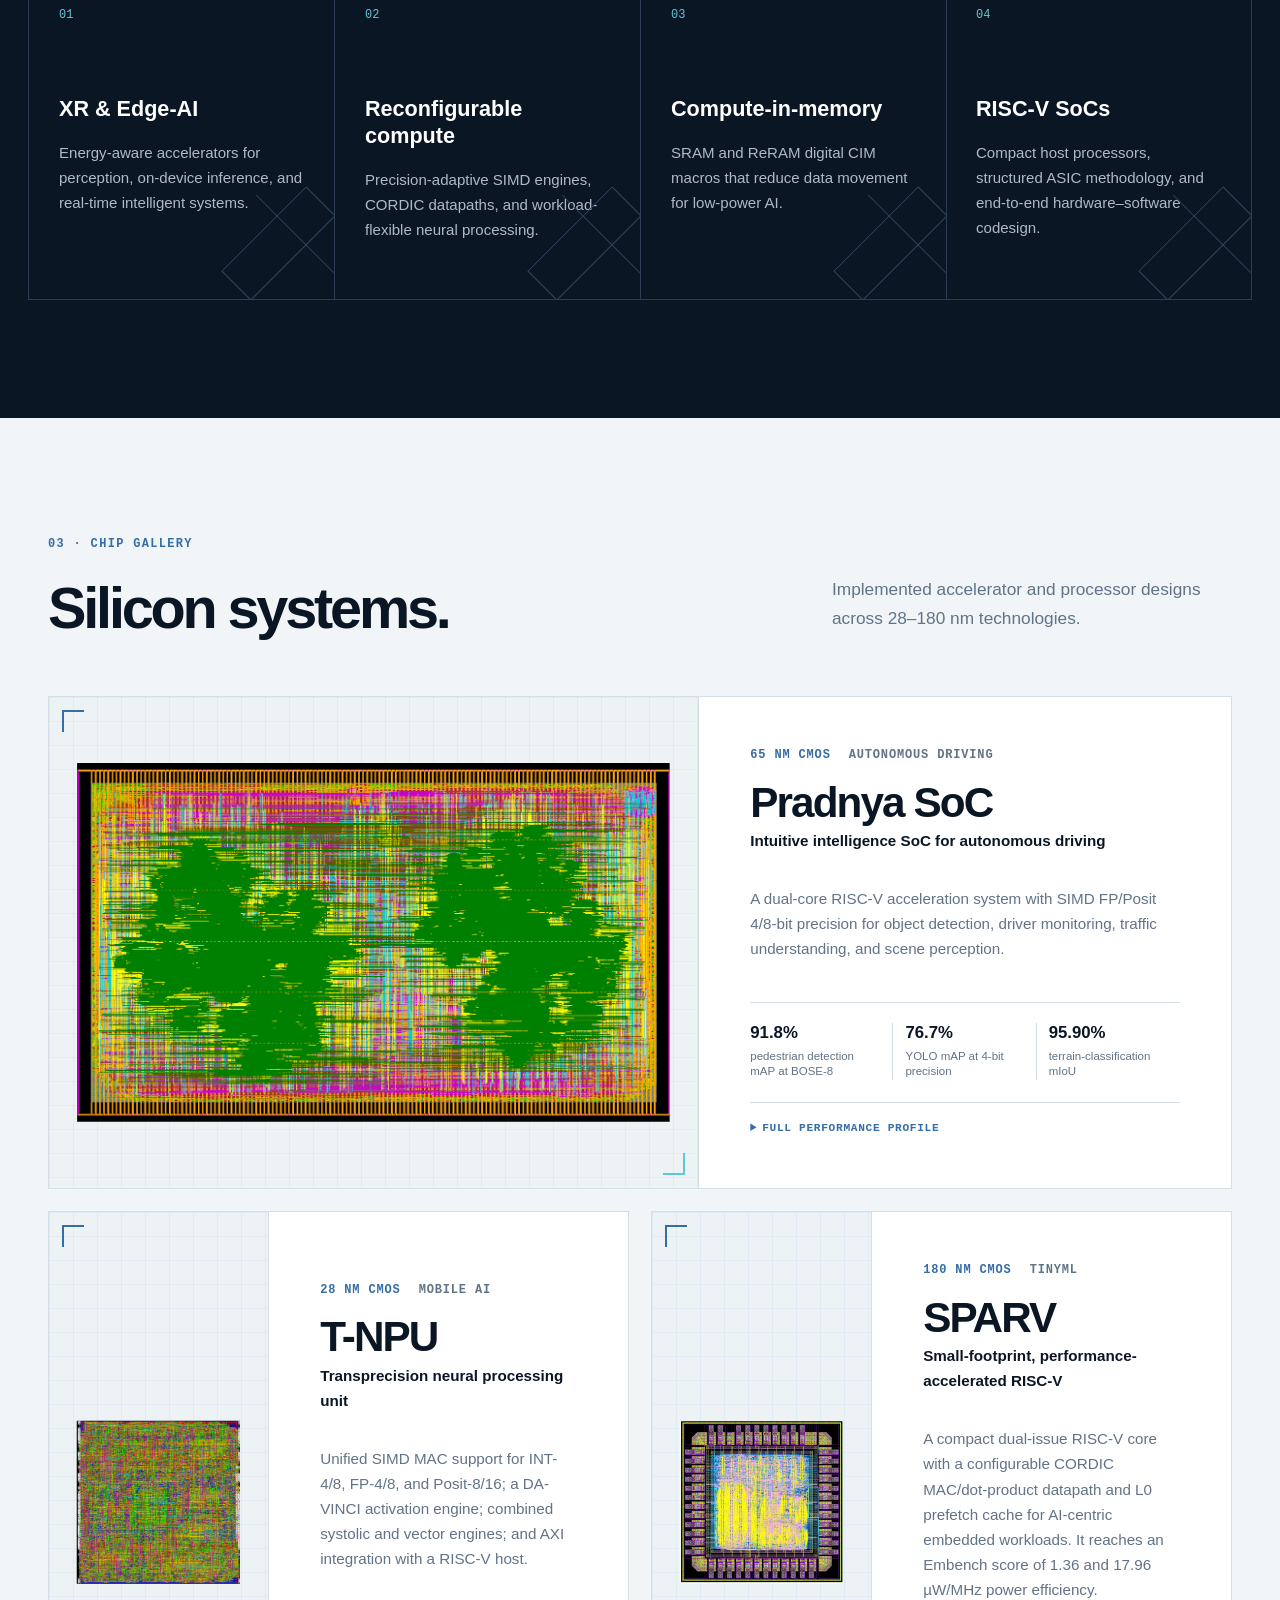
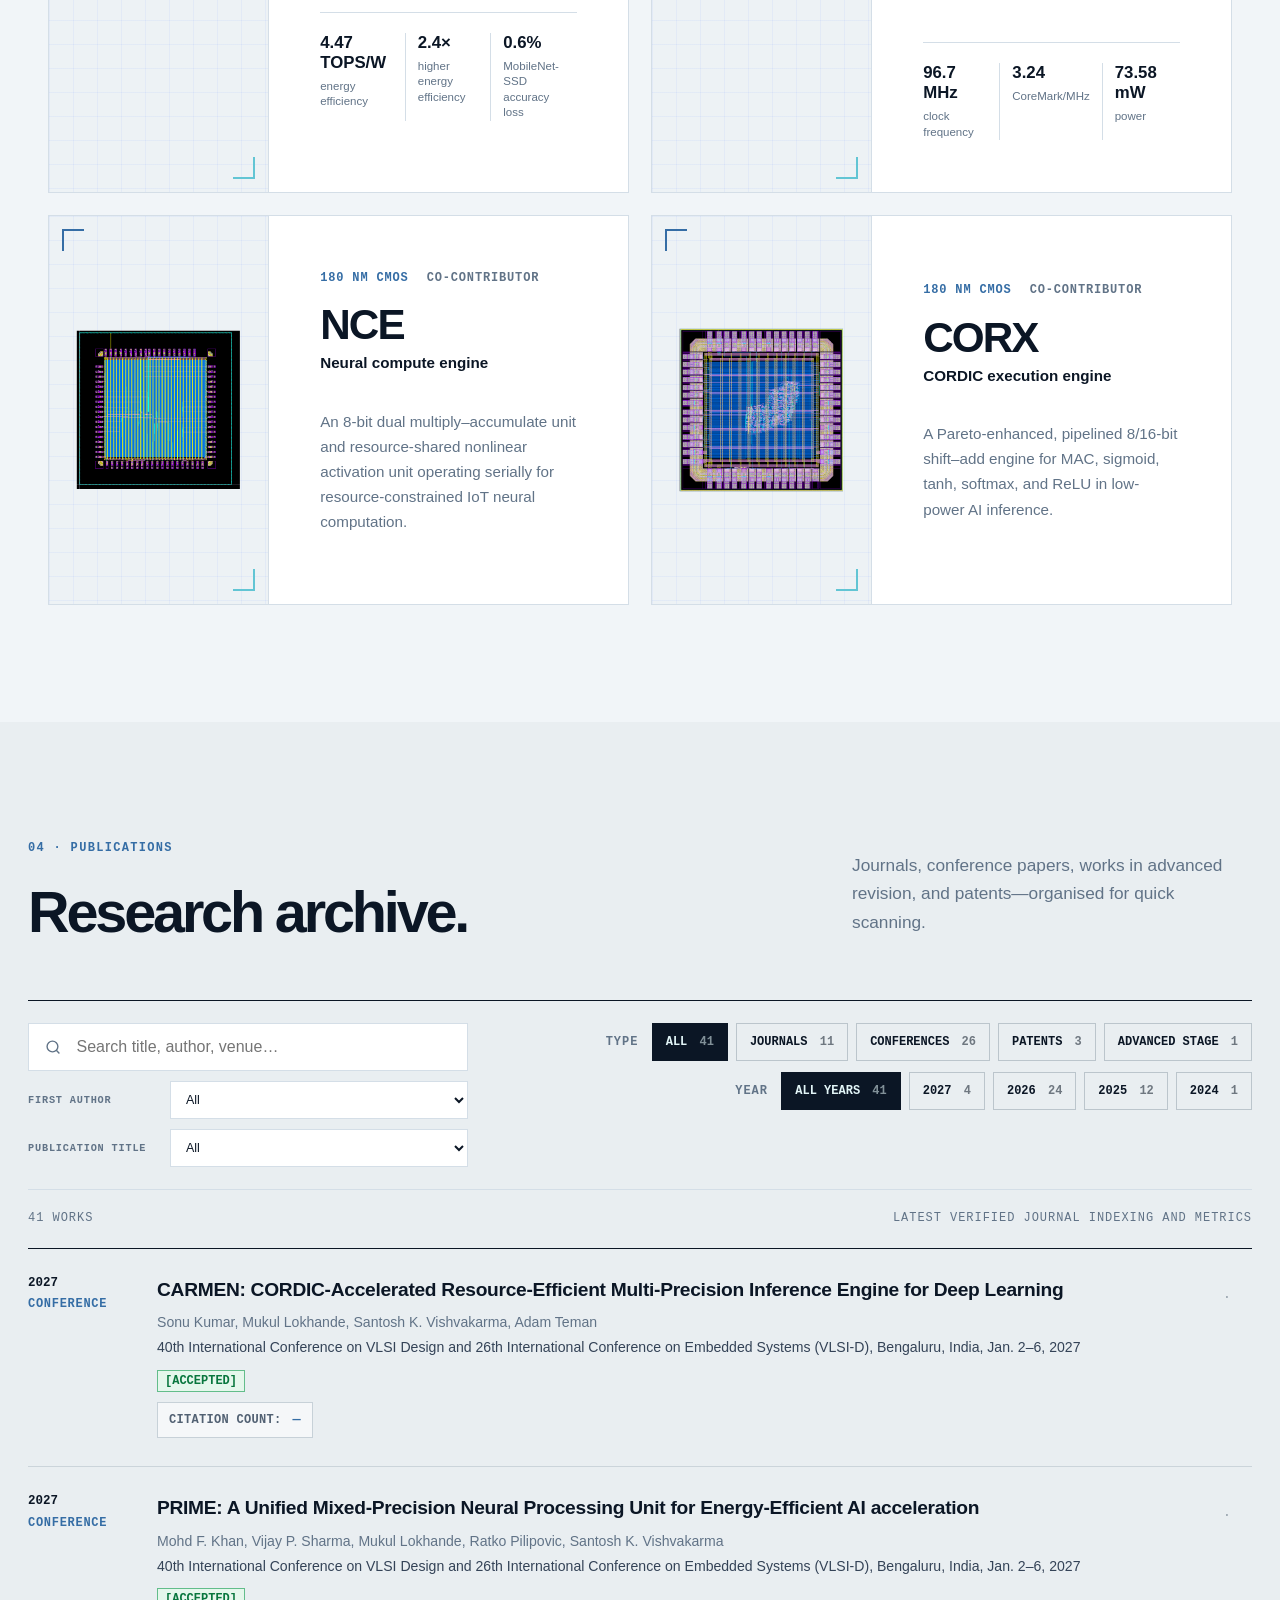
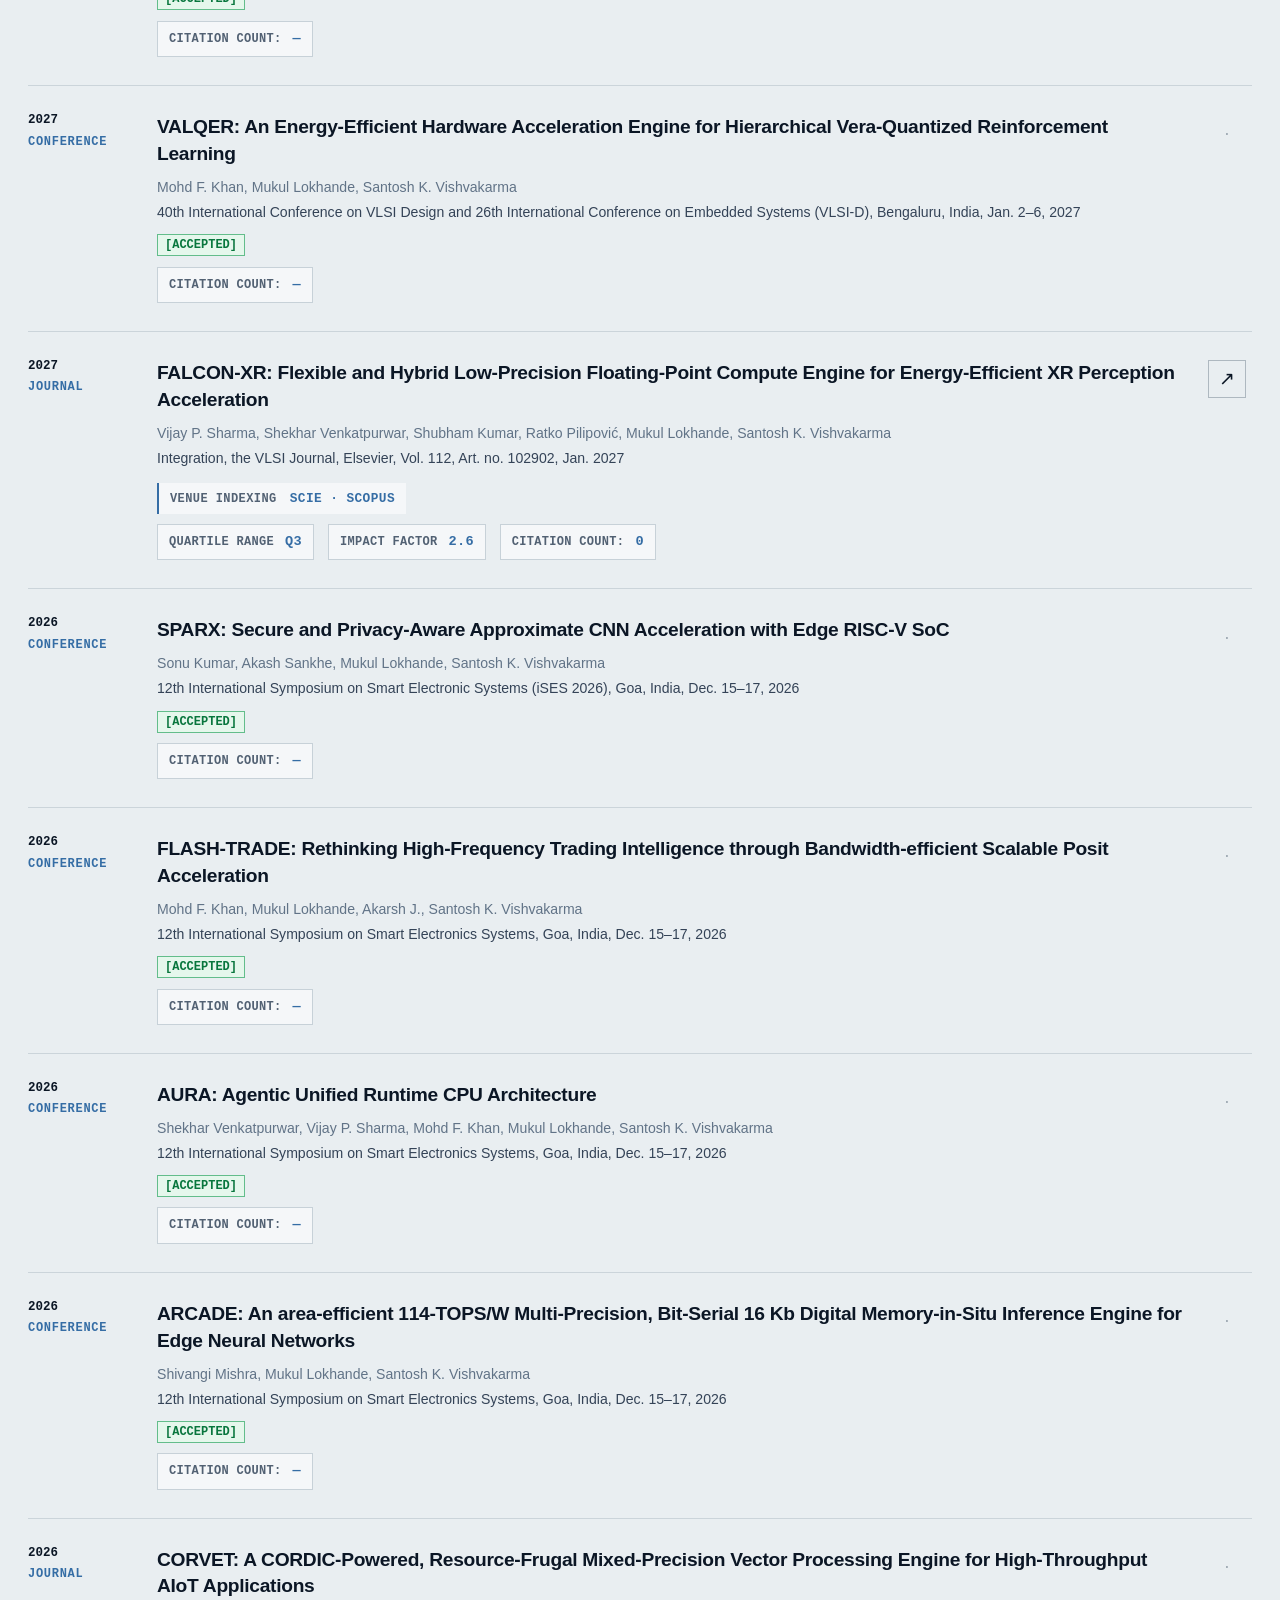
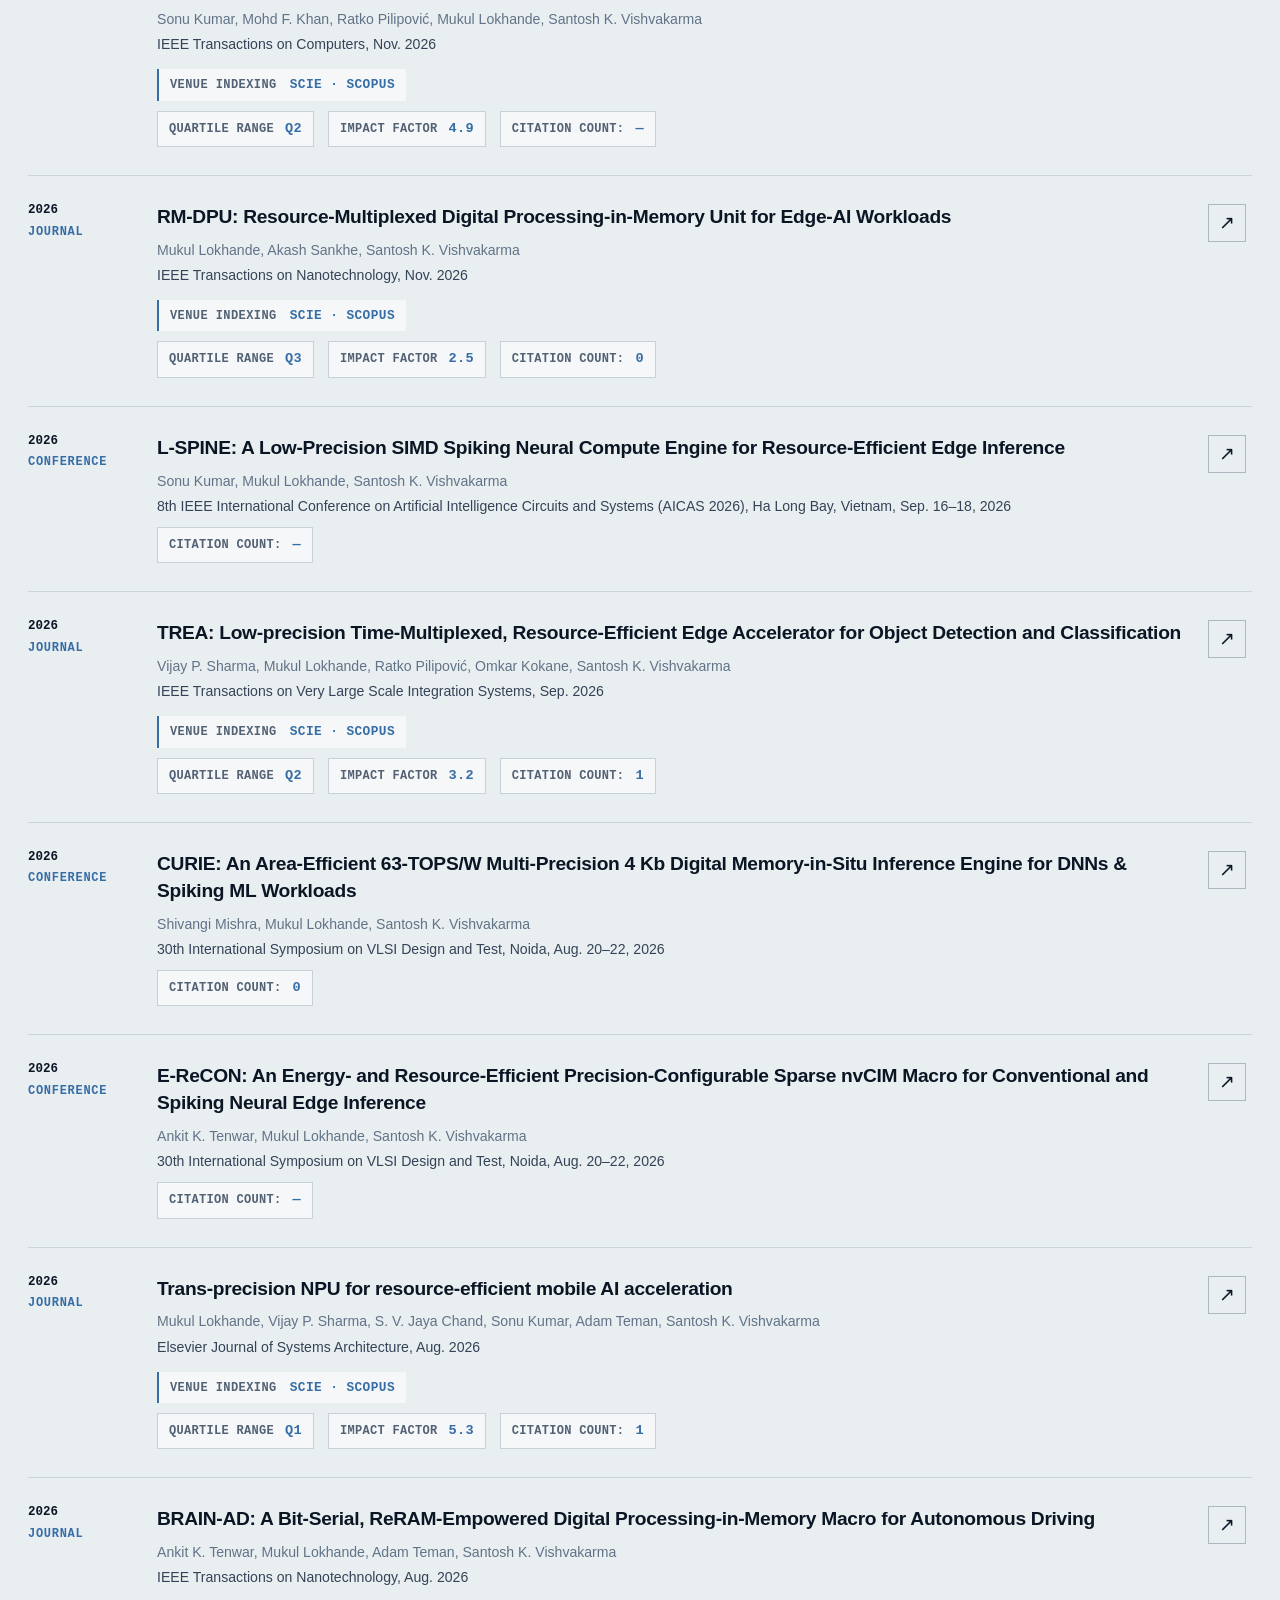
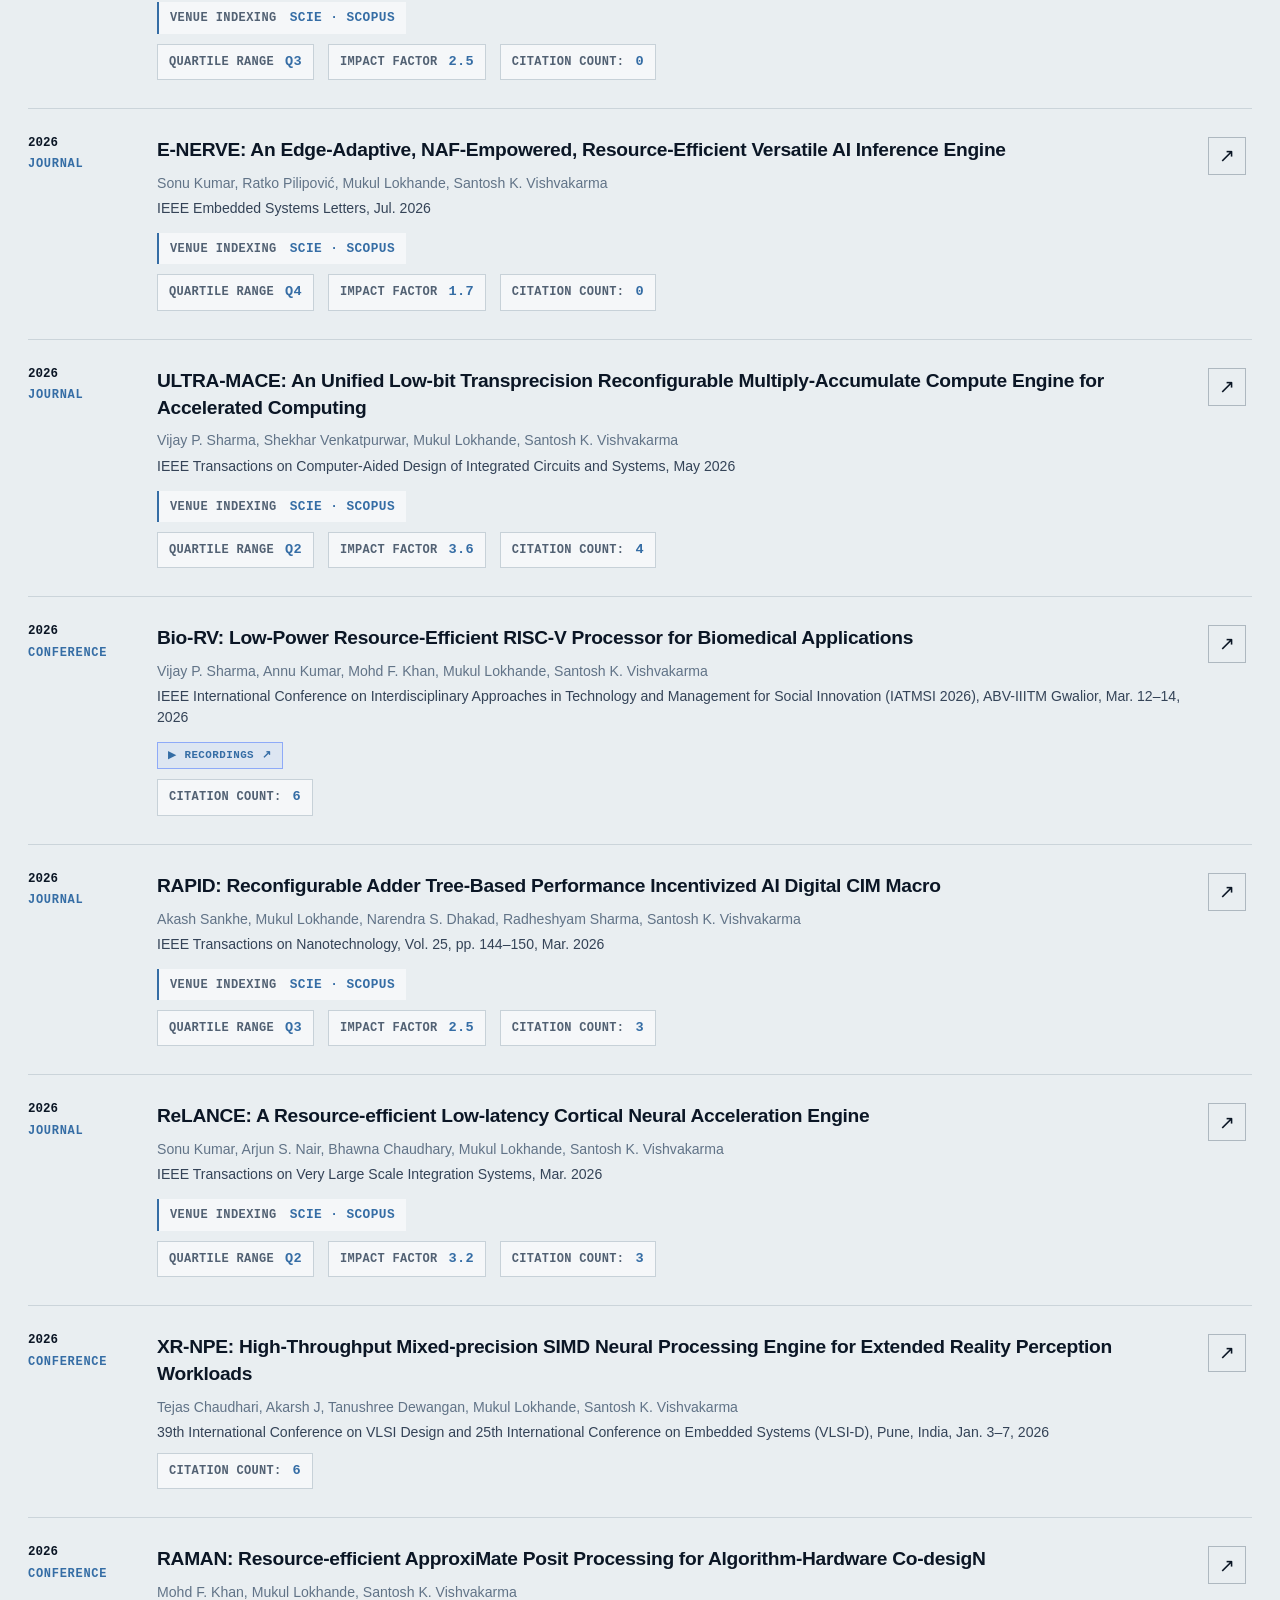
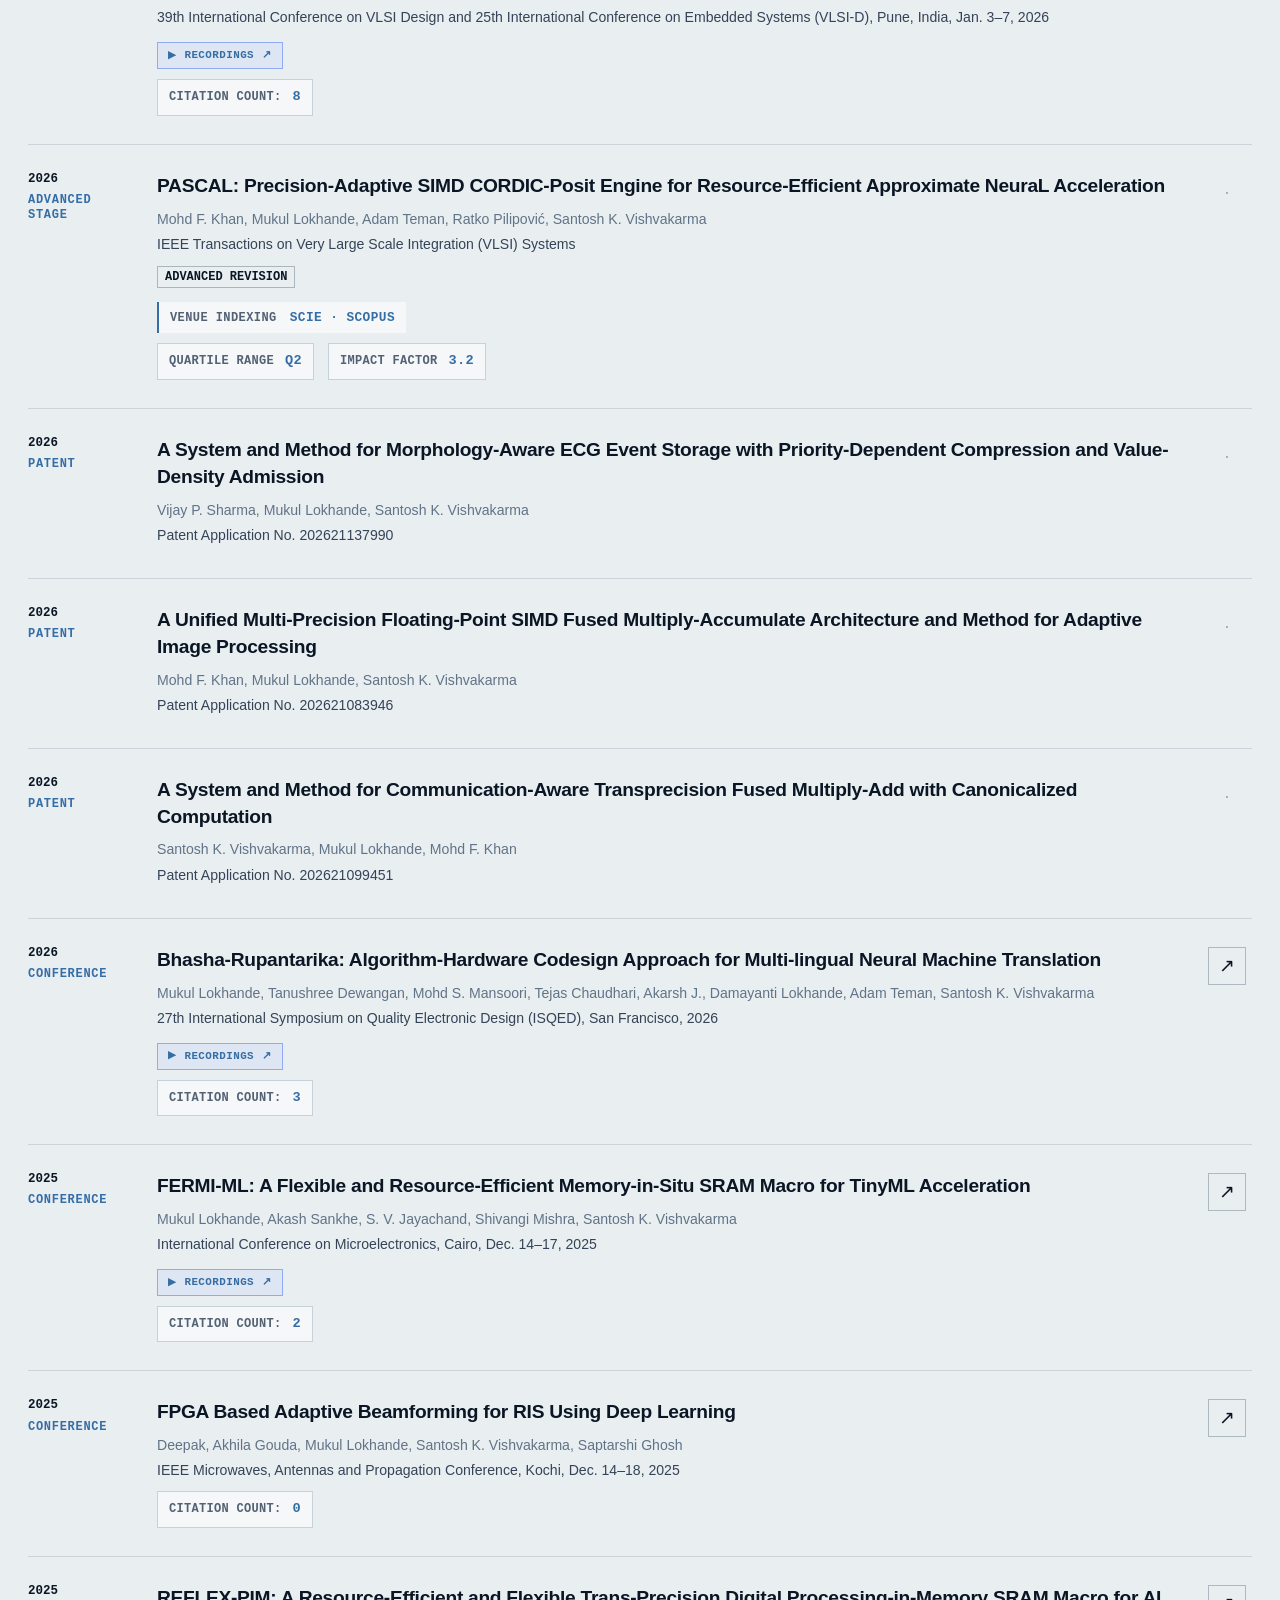
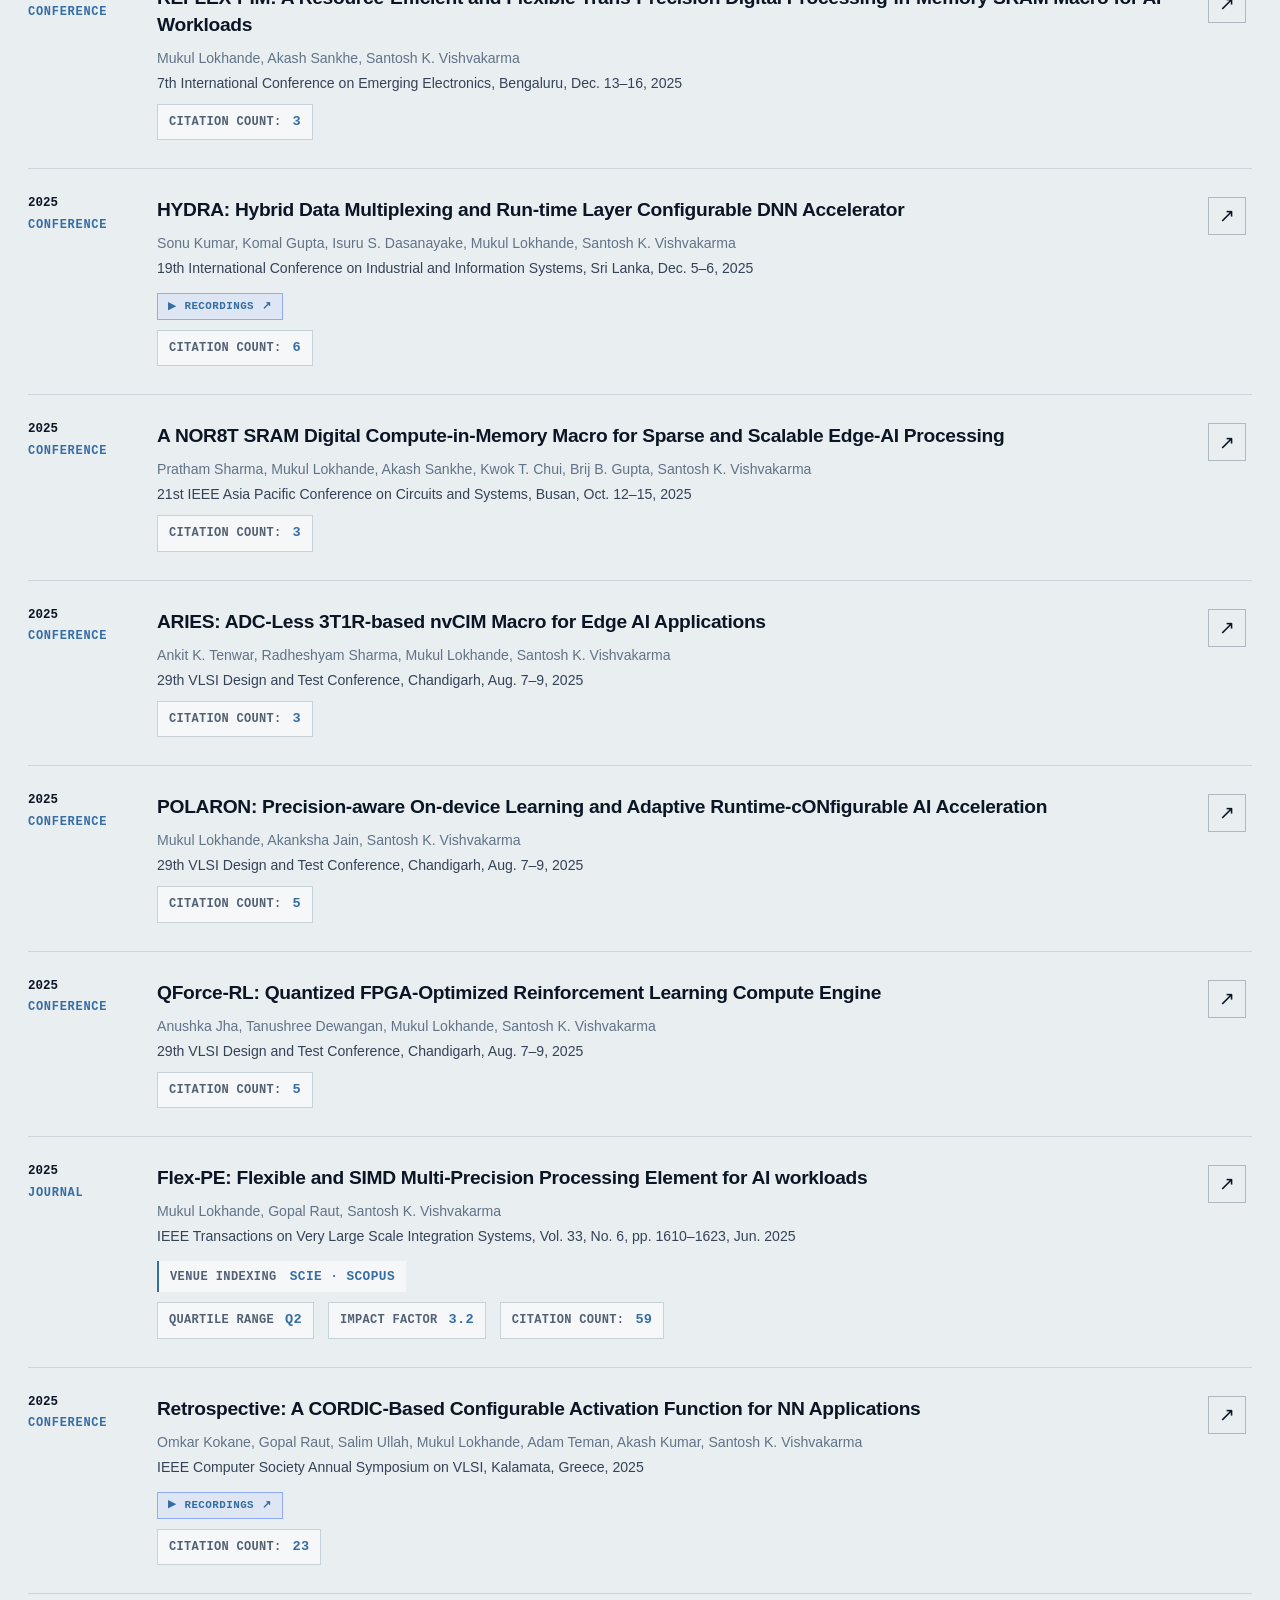
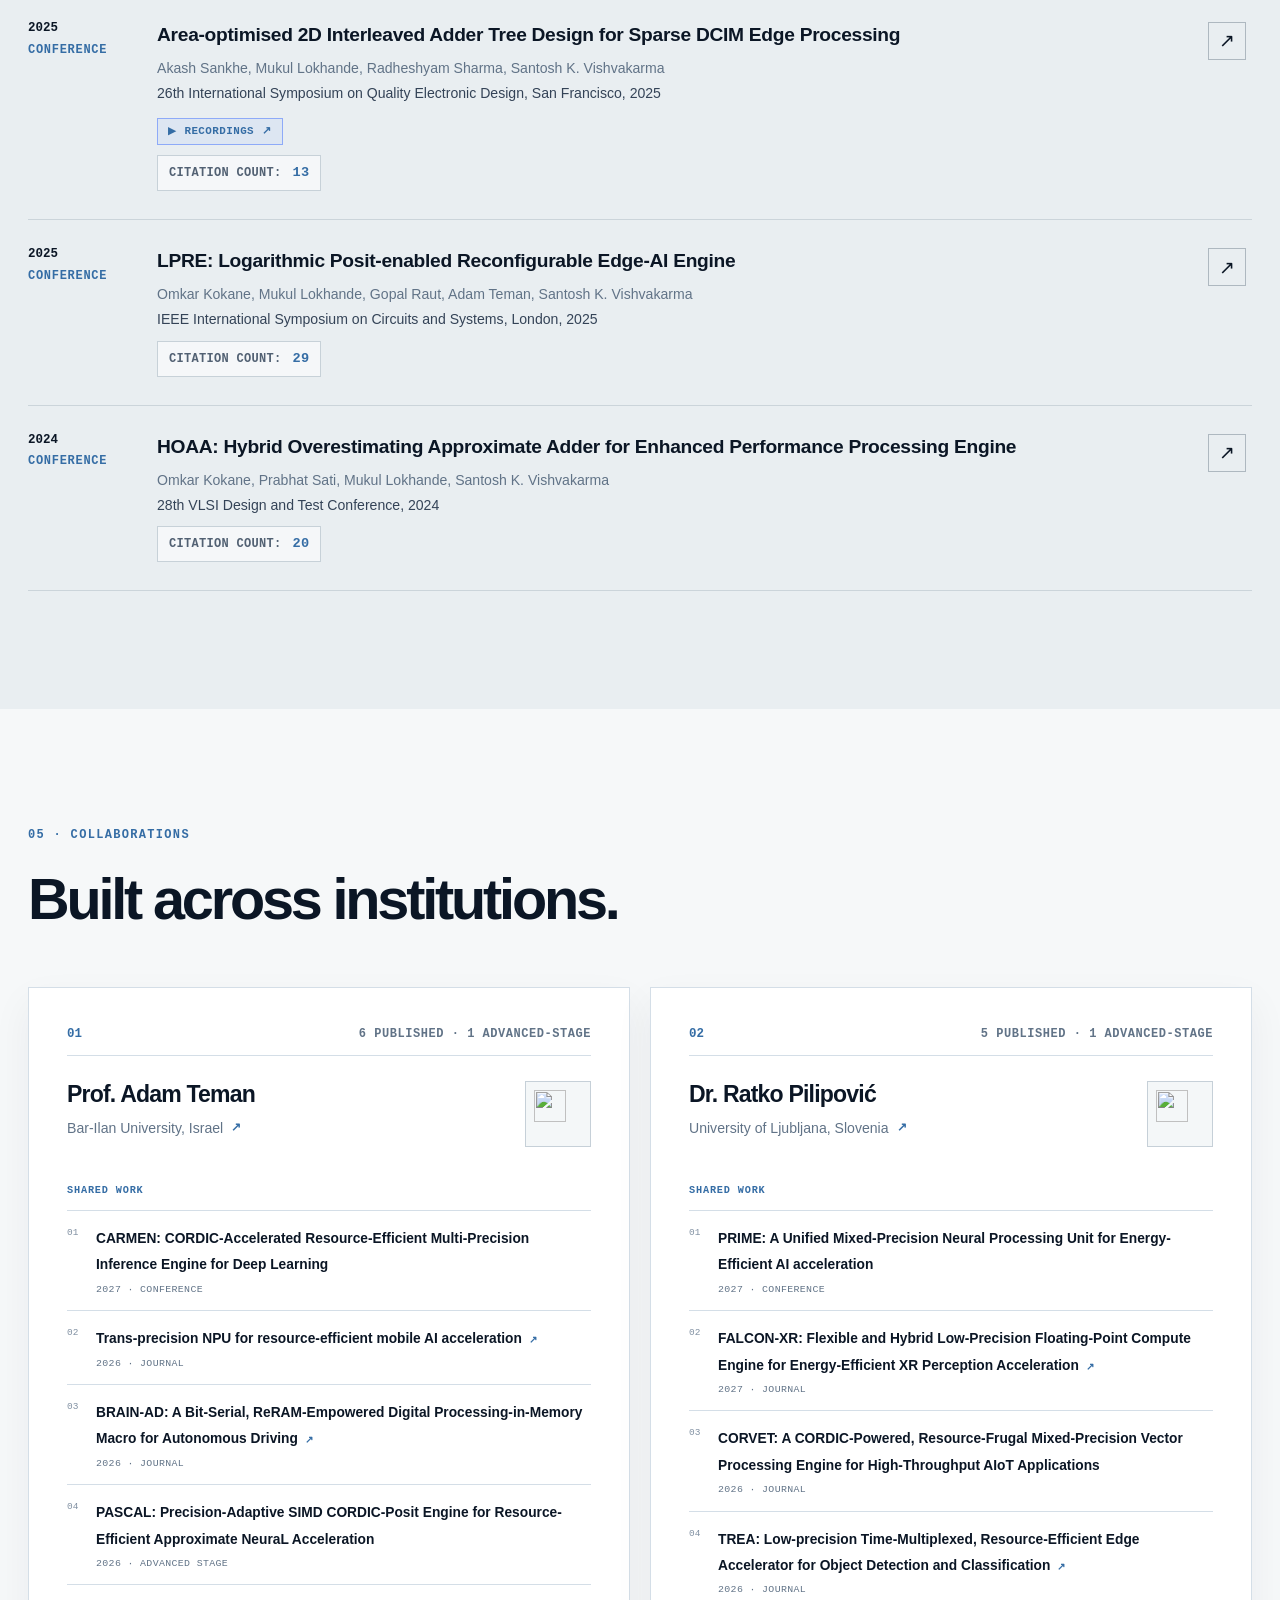
==== commit 665c45fd: "Sync Google Scholar metrics and homepage fallback" ====
--- a/index.html
+++ b/index.html
@@ -86,7 +86,7 @@
     </section>
 
     <section class="metrics-bar research-impact" aria-labelledby="impact-title">
-      <div class="impact-heading"><p>Research impact</p><h2 id="impact-title">Evidence in scholarship and silicon.</h2><a href="https://scholar.google.com/citations?user=qqAsAJ4AAAAJ&amp;hl=en&amp;oi=ao" target="_blank" rel="noreferrer">Google Scholar ↗</a><small class="scholar-sync-status" id="scholar-updated-at">Last synced 27 Nov 2026, 18:11 IST</small></div>
+      <div class="impact-heading"><p>Research impact</p><h2 id="impact-title">Evidence in scholarship and silicon.</h2><a href="https://scholar.google.com/citations?user=qqAsAJ4AAAAJ&amp;hl=en&amp;oi=ao" target="_blank" rel="noreferrer">Google Scholar ↗</a><small class="scholar-sync-status" id="scholar-updated-at">Last synced 28 Nov 2026, 17:27 IST</small></div>
       <div><strong id="paper-total">37</strong><span>research papers</span><small id="paper-breakdown">11 journals · 26 conferences</small></div>
       <div><strong id="citation-total">206</strong><span>citations</span><small>Google Scholar</small></div>
       <div><strong id="h-index-total">6</strong><span>h-index</span><small>Google Scholar</small></div>
